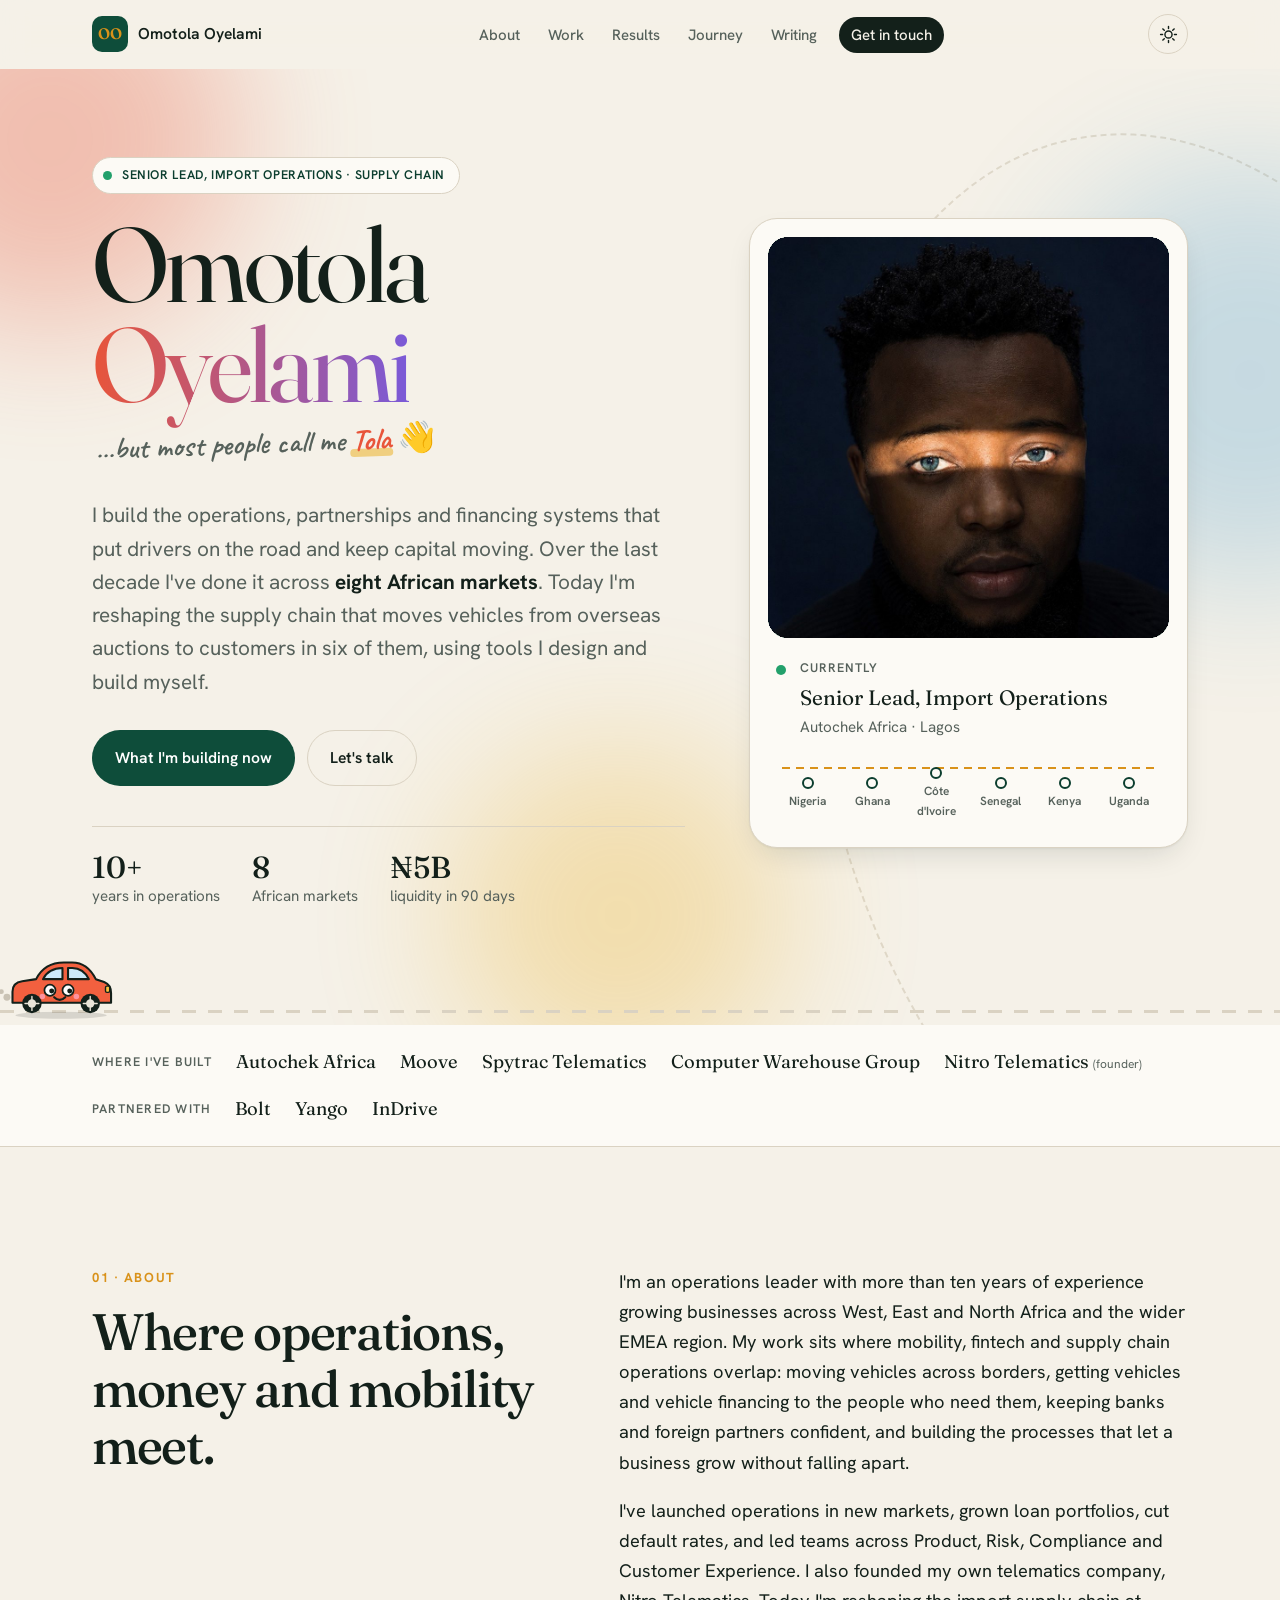
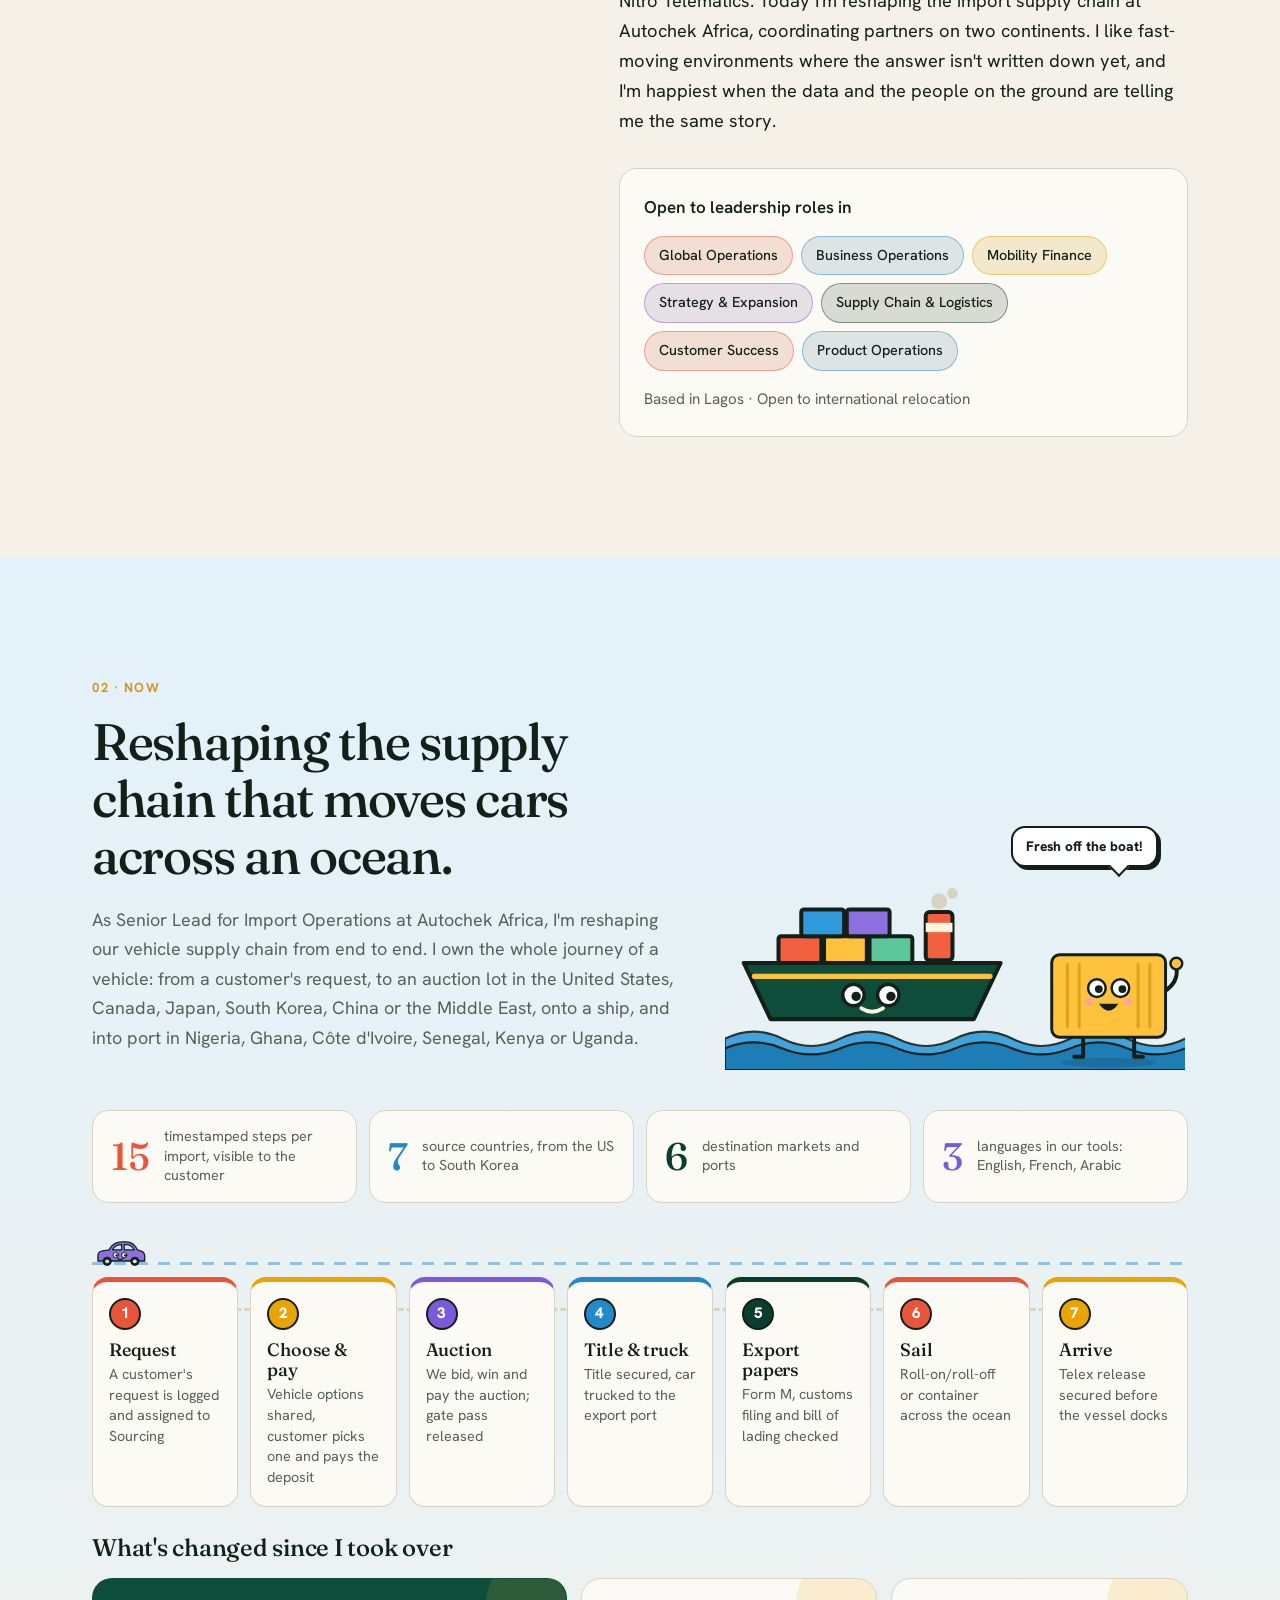
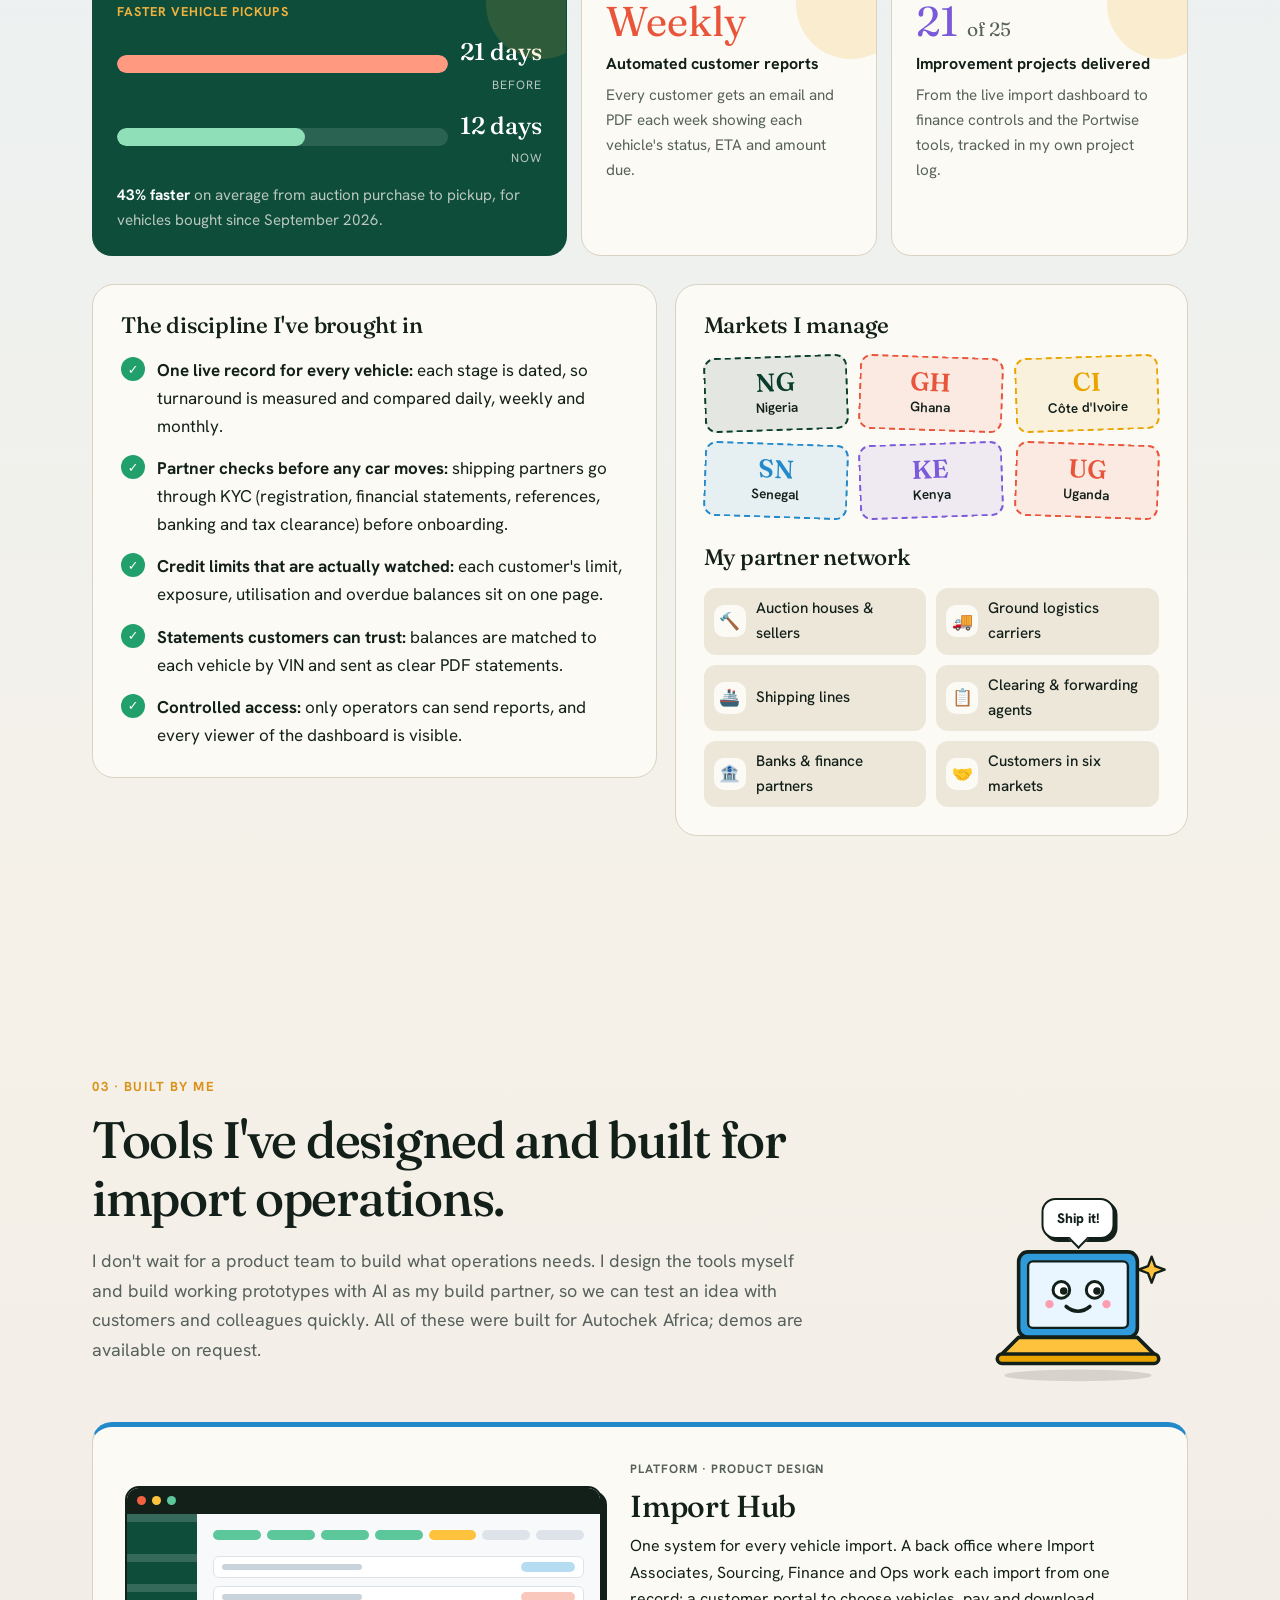
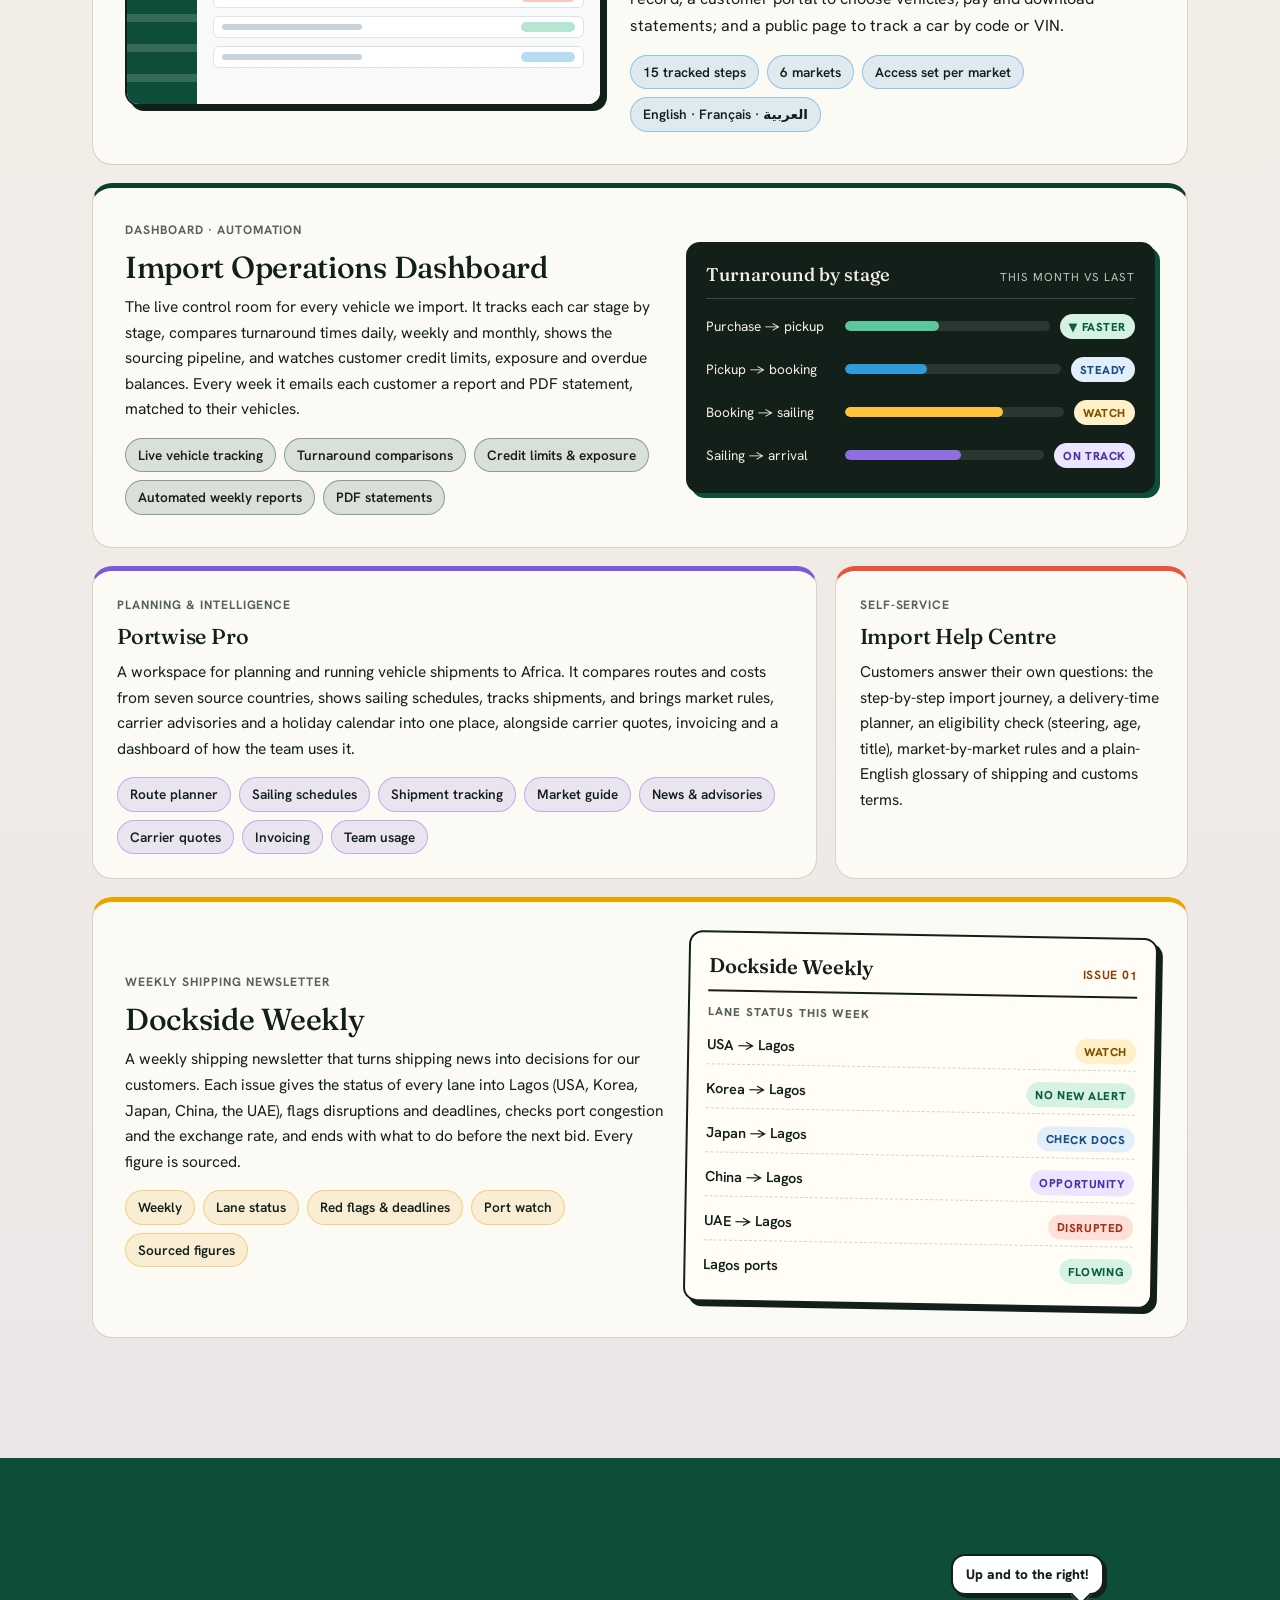
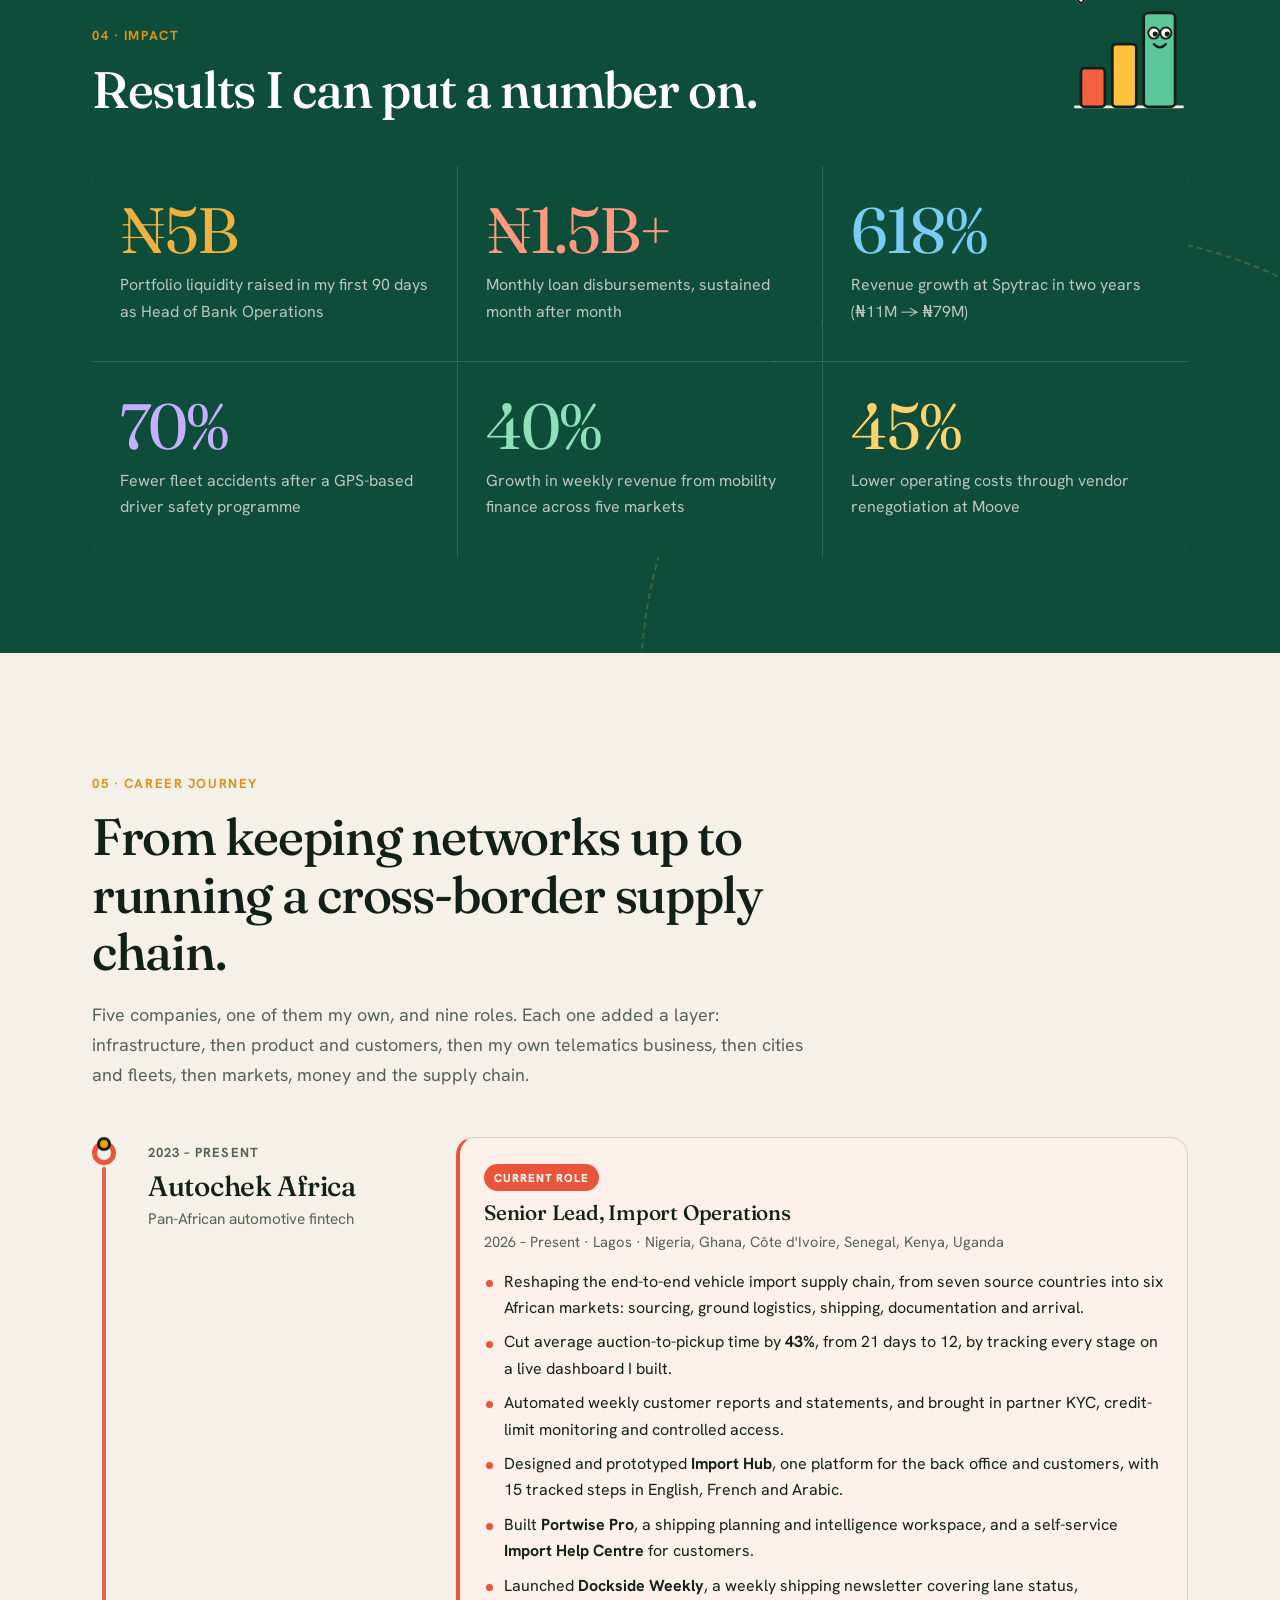
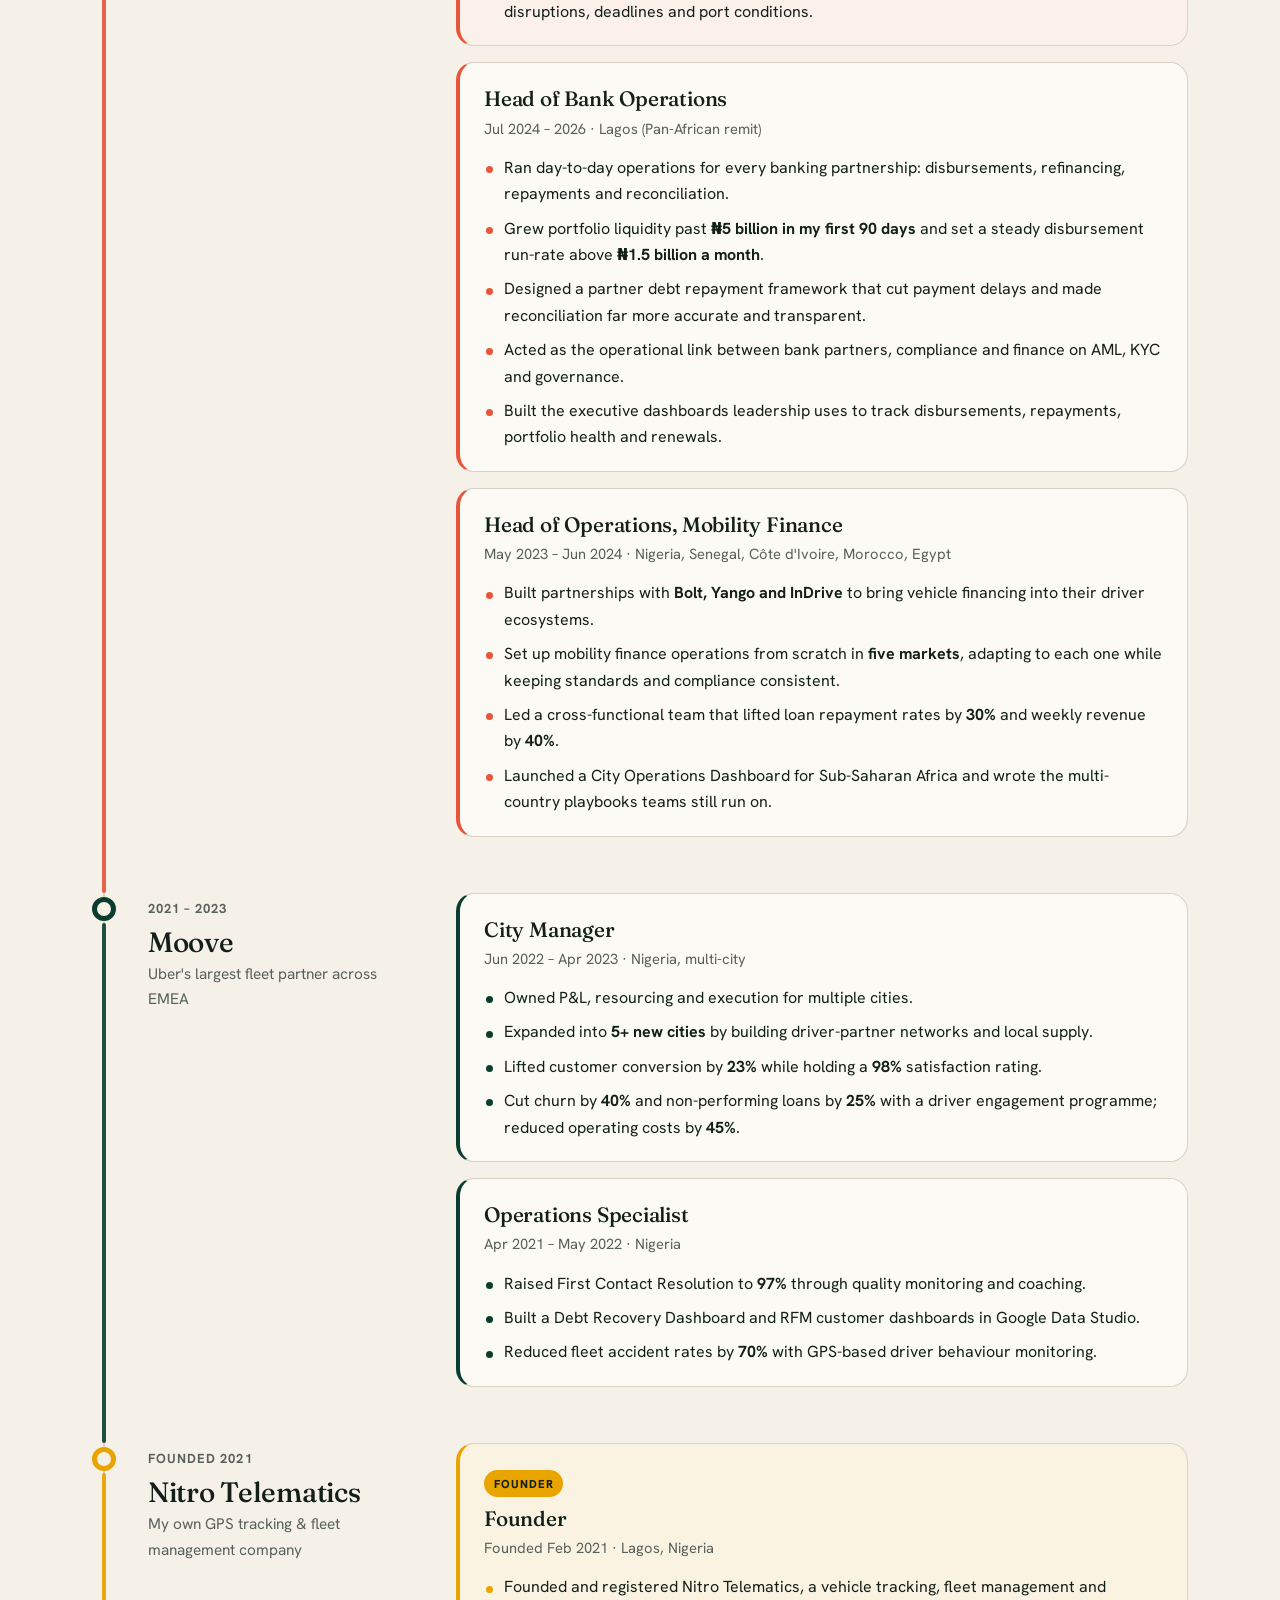
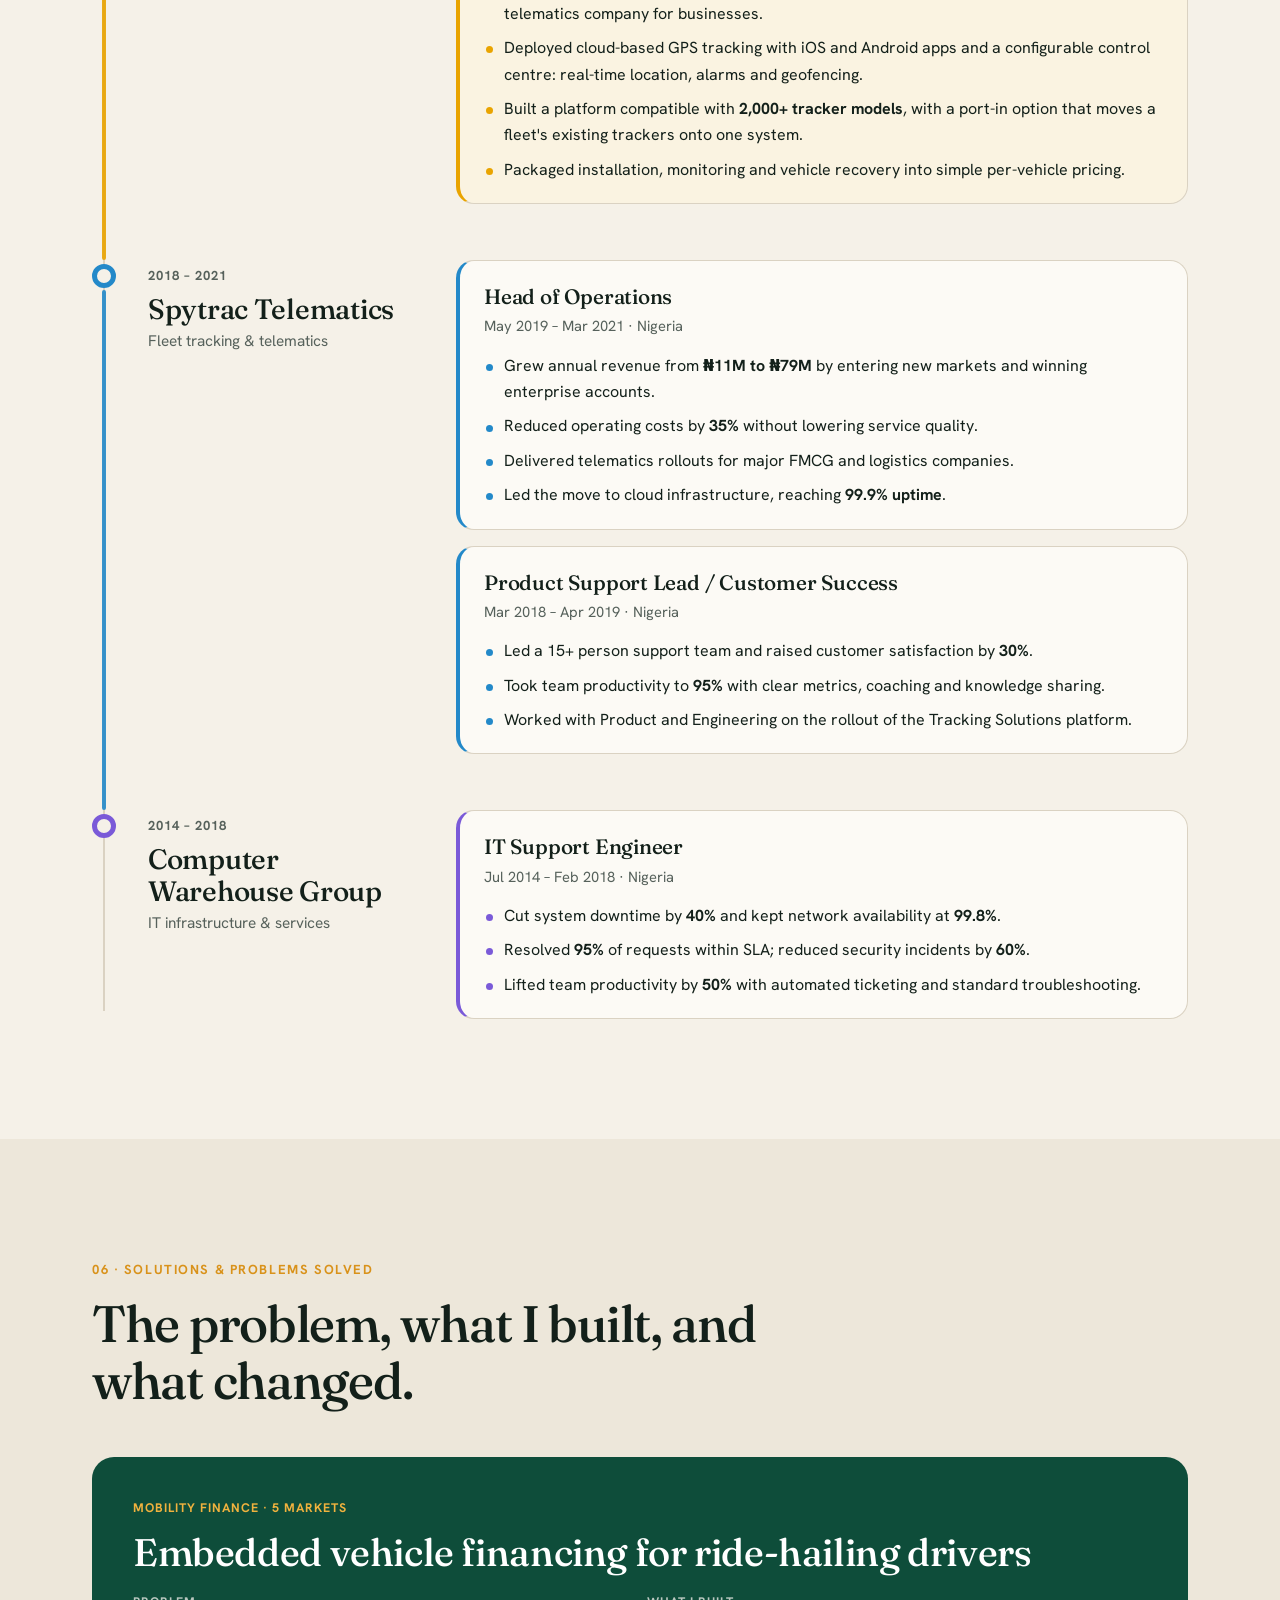
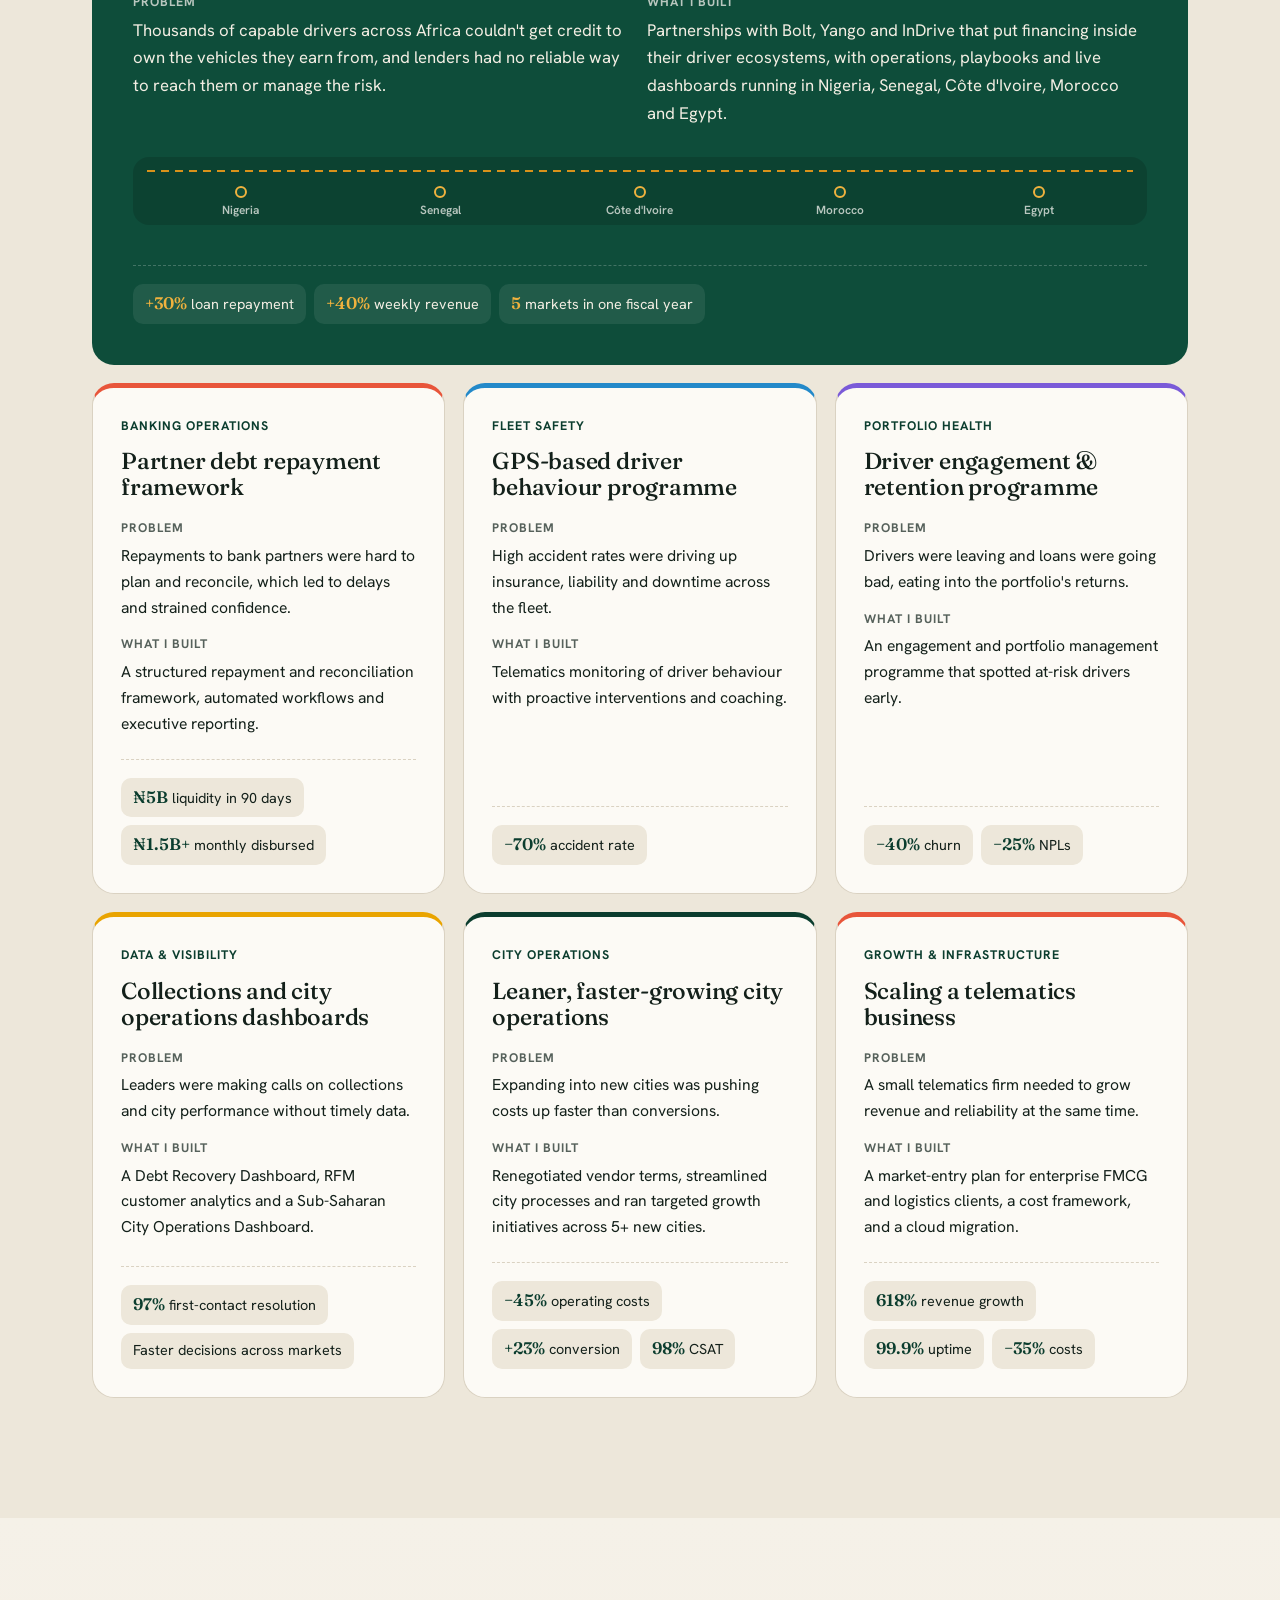
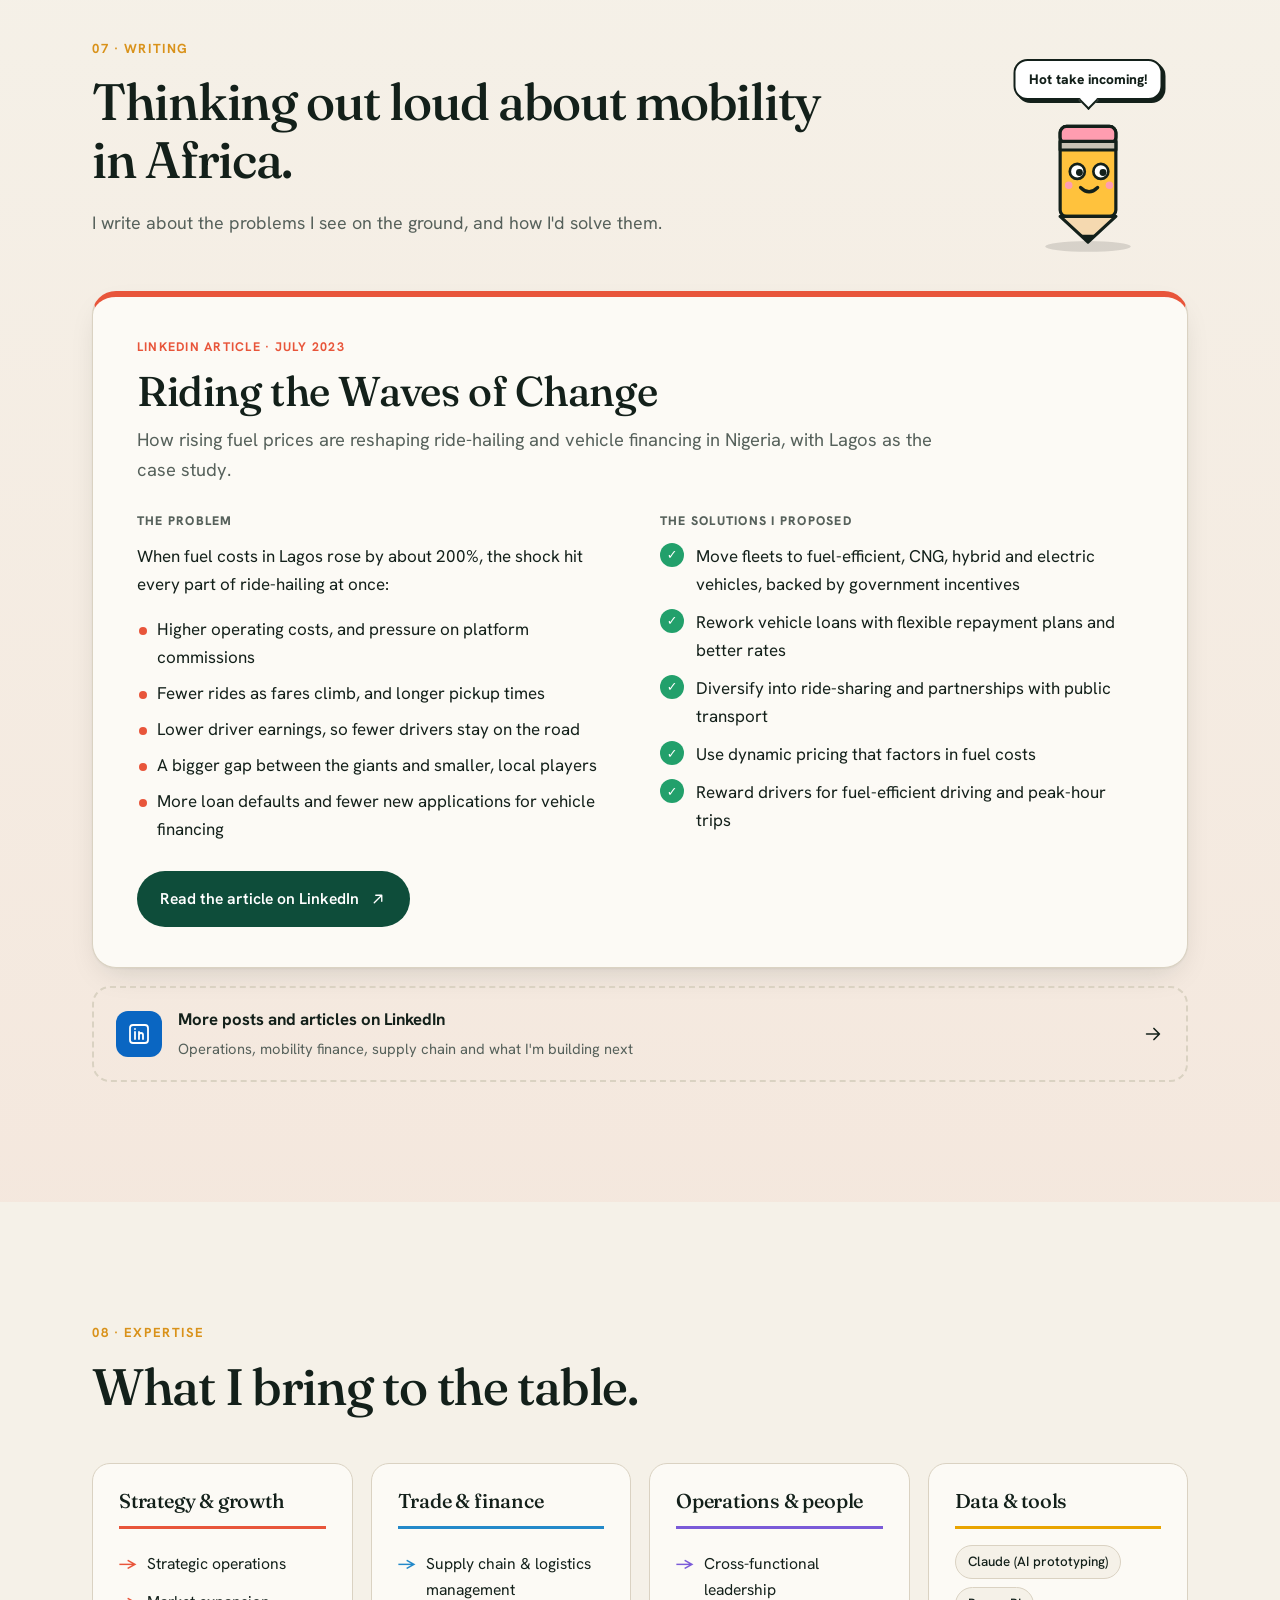
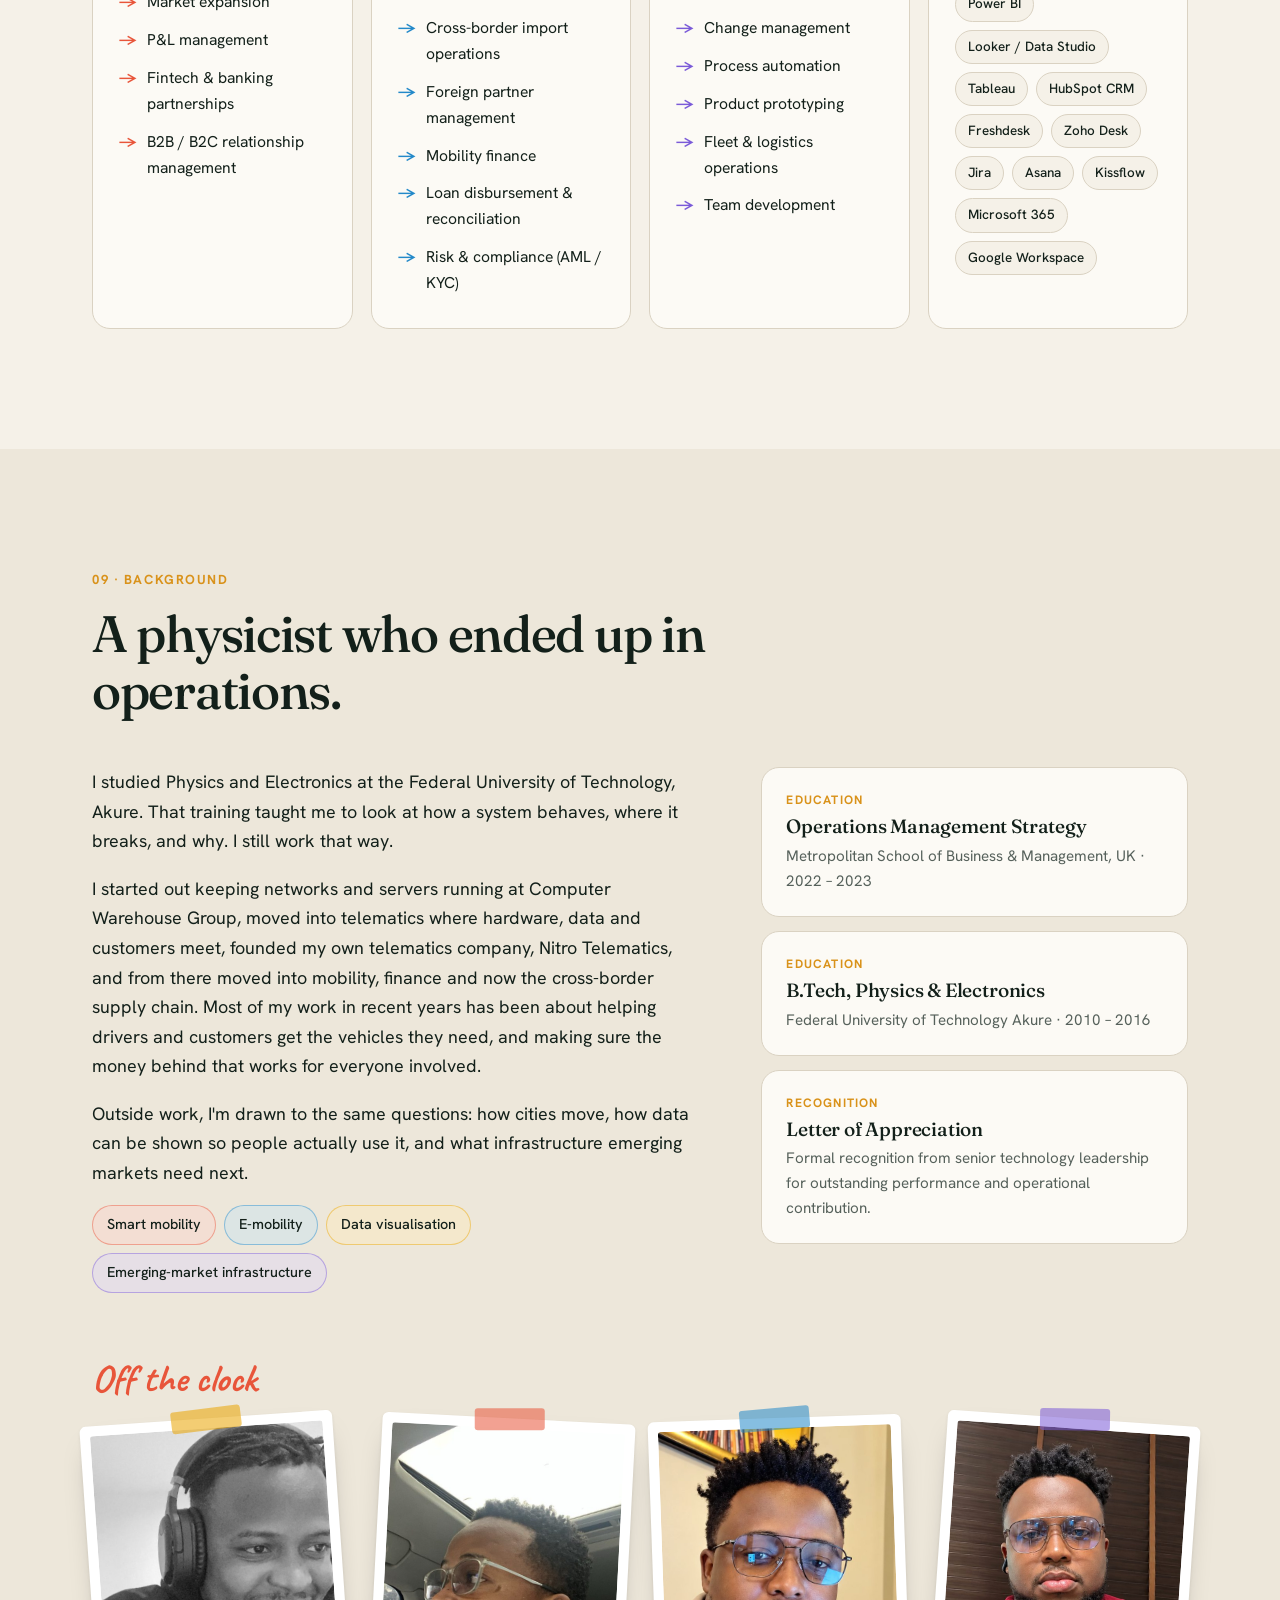
==== index.html @ c5e07f37 "Shorten top menu to five items Co-Authored-By: Claude Opus 5.5 <noreply@anthropic.com> Claude-Sessio" ====
<!doctype html>
<html lang="en">
<head>
  <meta charset="utf-8" />
  <meta name="viewport" content="width=device-width, initial-scale=1" />
  <title>Omotola (Tola) Oyelami | Operations & Mobility Finance Executive</title>
  <meta name="description" content="Omotola (Tola) Oyelami is reshaping the vehicle import supply chain across six African markets, and has spent 10+ years building operations, partnerships and mobility financing across eight African markets." />
  <meta name="author" content="Omotola Oyelami" />
  <link rel="canonical" href="https://www.tolaoyelami.org/" />
  <meta name="theme-color" content="#0E4D3A" />

  <!-- Social preview (LinkedIn, WhatsApp, X). If the site moves to a new address, update og:url and og:image. -->
  <meta property="og:type" content="profile" />
  <meta property="og:title" content="Omotola (Tola) Oyelami | Operations & Mobility Finance Executive" />
  <meta property="og:description" content="Senior Lead, Import Operations, reshaping the vehicle supply chain into Africa. Founder of Nitro Telematics. 10+ years across eight African markets." />
  <meta property="og:url" content="https://www.tolaoyelami.org/" />
  <meta property="og:image" content="https://www.tolaoyelami.org/assets/og-image.png" />
  <meta property="og:image:width" content="1200" />
  <meta property="og:image:height" content="630" />
  <meta name="twitter:card" content="summary_large_image" />

  <link rel="icon" href="assets/favicon.svg" type="image/svg+xml" />
  <link rel="preconnect" href="https://fonts.googleapis.com" />
  <link rel="preconnect" href="https://fonts.gstatic.com" crossorigin />
  <link href="https://fonts.googleapis.com/css2?family=Fraunces:opsz,wght@9..144,400;9..144,500;9..144,600&family=Hanken+Grotesk:wght@400;500;600;700;800&family=Caveat:wght@600;700&display=swap" rel="stylesheet" />
  <link rel="stylesheet" href="styles.css" />

  <script type="application/ld+json">
  {
    "@context": "https://schema.org",
    "@type": "Person",
    "name": "Omotola Oyelami",
    "alternateName": "Tola Oyelami",
    "jobTitle": "Senior Lead, Import Operations",
    "worksFor": { "@type": "Organization", "name": "Autochek Africa" },
    "address": { "@type": "PostalAddress", "addressLocality": "Lagos", "addressCountry": "NG" },
    "alumniOf": [
      { "@type": "CollegeOrUniversity", "name": "Federal University of Technology Akure" },
      { "@type": "EducationalOrganization", "name": "Metropolitan School of Business & Management, UK" }
    ],
    "sameAs": ["https://www.linkedin.com/in/tola-oyelami-4100b162"]
  }
  </script>
  <script>
    try { var t = localStorage.getItem('theme'); if (t) document.documentElement.setAttribute('data-theme', t); } catch (e) {}
  </script>
</head>
<body>
  <a class="skip" href="#main">Skip to content</a>

  <!-- ================= NAV ================= -->
  <header class="nav" id="top">
    <div class="progress" aria-hidden="true"><span id="progress"></span></div>
    <div class="wrap nav__inner">
      <a href="#top" class="brand" aria-label="Omotola Oyelami, back to top">
        <span class="brand__mark" aria-hidden="true">OO</span>
        <span class="brand__name">Omotola Oyelami</span>
      </a>
      <nav aria-label="Primary">
        <ul class="nav__links" id="navlinks">
          <li><a href="#about">About</a></li>
          <li><a href="#now">Work</a></li>
          <li><a href="#impact">Results</a></li>
          <li><a href="#journey">Journey</a></li>
          <li><a href="#writing">Writing</a></li>
          <li><a href="#contact" class="nav__cta">Get in touch</a></li>
        </ul>
      </nav>
      <div class="nav__tools">
        <button class="icon-btn" id="themeToggle" aria-label="Switch colour theme" title="Switch theme">
          <svg class="i-sun" viewBox="0 0 24 24" aria-hidden="true"><circle cx="12" cy="12" r="4.5"/><path d="M12 2v2.5M12 19.5V22M2 12h2.5M19.5 12H22M4.9 4.9l1.8 1.8M17.3 17.3l1.8 1.8M4.9 19.1l1.8-1.8M17.3 6.7l1.8-1.8"/></svg>
          <svg class="i-moon" viewBox="0 0 24 24" aria-hidden="true"><path d="M20 14.5A8.5 8.5 0 0 1 9.5 4a8.5 8.5 0 1 0 10.5 10.5z"/></svg>
        </button>
        <button class="icon-btn menu-btn" id="menuBtn" aria-label="Open menu" aria-expanded="false" aria-controls="navlinks">
          <svg viewBox="0 0 24 24" aria-hidden="true"><path d="M4 7h16M4 12h16M4 17h16"/></svg>
        </button>
      </div>
    </div>
  </header>

  <main id="main">
    <!-- ================= HERO ================= -->
    <section class="hero">
      <div class="blob blob--coral" aria-hidden="true"></div>
      <div class="blob blob--sky" aria-hidden="true"></div>
      <div class="blob blob--sun" aria-hidden="true"></div>

      <div class="wrap hero__grid">
        <div class="hero__copy">
          <p class="eyebrow reveal"><span class="eyebrow__dot"></span>Senior Lead, Import Operations · Supply Chain</p>
          <h1 class="hero__title reveal">Omotola<br /><span class="hero__title-accent">Oyelami</span></h1>
          <p class="nickname reveal" aria-label="Most people call me Tola">…but most people call me <b>Tola</b> <span class="wave-hand" aria-hidden="true">👋</span></p>
          <p class="hero__lead reveal">
            I build the operations, partnerships and financing systems that put drivers on the road
            and keep capital moving. Over the last decade I've done it across <strong>eight African markets</strong>.
            Today I'm reshaping the supply chain that moves vehicles from overseas auctions to customers in six of them, using tools I design and build myself.
          </p>
          <div class="hero__actions reveal">
            <a href="#now" class="btn btn--primary">What I'm building now</a>
            <a href="#contact" class="btn btn--ghost">Let's talk</a>
          </div>
          <ul class="hero__facts reveal" aria-label="At a glance">
            <li><strong>10+</strong> years in operations</li>
            <li><strong>8</strong> African markets</li>
            <li><strong>₦5B</strong> liquidity in 90 days</li>
          </ul>
        </div>

        <aside class="hero__card reveal" aria-label="Profile">
          <div class="portrait">
            <!-- Add your photo as assets/portrait.jpg (square, at least 800×800) and it shows here automatically. -->
            <img src="assets/portrait.jpg" alt="Portrait of Omotola Oyelami" width="800" height="800" onerror="this.remove()" />
            <span class="portrait__fallback" aria-hidden="true">OO</span>
          </div>
          <div class="now">
            <span class="now__dot" aria-hidden="true"></span>
            <div>
              <p class="now__label">Currently</p>
              <p class="now__role">Senior Lead, Import Operations</p>
              <p class="now__org">Autochek Africa · Lagos</p>
            </div>
          </div>
          <ul class="route-mini" aria-label="Import markets">
            <li>Nigeria</li><li>Ghana</li><li>Côte d'Ivoire</li><li>Senegal</li><li>Kenya</li><li>Uganda</li>
          </ul>
        </aside>
      </div>

      <!-- Road with a little car driving across -->
      <div class="road" aria-hidden="true">
        <div class="road__car">
          <svg class="char" viewBox="0 0 170 100">
            <ellipse cx="88" cy="94" rx="66" ry="5" fill="rgba(0,0,0,.12)"/>
            <g class="puff"><circle cx="10" cy="68" r="5" fill="#C9C2B4"/><circle cx="2" cy="60" r="3.5" fill="#C9C2B4"/></g>
            <path d="M18 76 V60 Q18 47 32 45 L52 42 Q64 18 92 18 H104 Q126 18 138 42 L150 46 Q160 50 160 62 V76 Z" fill="#F2603F" stroke="#13201A" stroke-width="3" stroke-linejoin="round"/>
            <path d="M62 42 Q70 26 90 26 V42 Z" fill="#CDEBFA" stroke="#13201A" stroke-width="3" stroke-linejoin="round"/>
            <path d="M98 42 V26 H104 Q120 26 128 42 Z" fill="#CDEBFA" stroke="#13201A" stroke-width="3" stroke-linejoin="round"/>
            <g class="eyes"><circle cx="72" cy="58" r="8" fill="#fff" stroke="#13201A" stroke-width="2.5"/><circle cx="74.5" cy="59" r="3.6" fill="#13201A"/><circle cx="98" cy="58" r="8" fill="#fff" stroke="#13201A" stroke-width="2.5"/><circle cx="100.5" cy="59" r="3.6" fill="#13201A"/></g>
            <path d="M78 68 Q86 76 94 68" stroke="#13201A" stroke-width="3" fill="none" stroke-linecap="round"/>
            <circle cx="61" cy="67" r="4" fill="#FF9DB0" opacity=".85"/><circle cx="110" cy="67" r="4" fill="#FF9DB0" opacity=".85"/>
            <rect x="152" y="52" width="6" height="9" rx="2" fill="#FFC23D" stroke="#13201A" stroke-width="2"/>
            <g class="wheel"><circle cx="46" cy="77" r="14" fill="#13201A"/><circle cx="46" cy="77" r="6" fill="#E9E4D8"/><path d="M46 67v20M36 77h20" stroke="#E9E4D8" stroke-width="2"/></g>
            <g class="wheel"><circle cx="130" cy="77" r="14" fill="#13201A"/><circle cx="130" cy="77" r="6" fill="#E9E4D8"/><path d="M130 67v20M120 77h20" stroke="#E9E4D8" stroke-width="2"/></g>
          </svg>
        </div>
      </div>
    </section>

    <!-- ================= WHERE I'VE WORKED ================= -->
    <section class="strip" aria-label="Organisations">
      <div class="wrap strip__inner">
        <div class="strip__group">
          <span class="strip__label">Where I've built</span>
          <ul class="strip__list">
            <li>Autochek Africa</li>
            <li>Moove</li>
            <li>Spytrac Telematics</li>
            <li>Computer Warehouse Group</li>
            <li>Nitro Telematics <small>(founder)</small></li>
          </ul>
        </div>
        <div class="strip__group">
          <span class="strip__label">Partnered with</span>
          <ul class="strip__list">
            <li>Bolt</li><li>Yango</li><li>InDrive</li>
          </ul>
        </div>
      </div>
    </section>

    <!-- ================= ABOUT ================= -->
    <section class="section" id="about">
      <div class="wrap about">
        <div class="section__head">
          <p class="kicker">01 · About</p>
          <h2 class="reveal">Where operations, money and mobility meet.</h2>
        </div>
        <div class="about__body">
          <p class="reveal">
            I'm an operations leader with more than ten years of experience growing businesses across
            West, East and North Africa and the wider EMEA region. My work sits where mobility, fintech
            and supply chain operations overlap: moving vehicles across borders, getting vehicles and
            vehicle financing to the people who need them, keeping banks and foreign partners confident, and building the processes that let
            a business grow without falling apart.
          </p>
          <p class="reveal">
            I've launched operations in new markets, grown loan portfolios, cut default rates, and led
            teams across Product, Risk, Compliance and Customer Experience. I also founded my own
            telematics company, Nitro Telematics. Today I'm reshaping the import supply chain at Autochek
            Africa, coordinating partners on two continents. I like fast-moving environments
            where the answer isn't written down yet, and I'm happiest when the data and the people on the
            ground are telling me the same story.
          </p>
          <div class="seeking reveal">
            <p class="seeking__title">Open to leadership roles in</p>
            <ul class="tags tags--colour">
              <li>Global Operations</li>
              <li>Business Operations</li>
              <li>Mobility Finance</li>
              <li>Strategy &amp; Expansion</li>
              <li>Supply Chain &amp; Logistics</li>
              <li>Customer Success</li>
              <li>Product Operations</li>
            </ul>
            <p class="seeking__note">Based in Lagos · Open to international relocation</p>
          </div>
        </div>
      </div>
    </section>

    <!-- ================= NOW: IMPORT OPERATIONS ================= -->
    <section class="section now-section" id="now">
      <div class="wrap">
        <div class="now-head">
          <div class="section__head">
            <p class="kicker">02 · Now</p>
            <h2 class="reveal">Reshaping the supply chain that moves cars across an ocean.</h2>
            <p class="section__intro reveal">
              As Senior Lead for Import Operations at Autochek Africa, I'm reshaping our vehicle supply chain
              from end to end. I own the whole journey of a vehicle: from a customer's request, to an auction lot in the United States, Canada, Japan, South Korea,
              China or the Middle East, onto a ship, and into port in Nigeria, Ghana, Côte d'Ivoire,
              Senegal, Kenya or Uganda.
            </p>
          </div>

          <!-- Ship + container characters -->
          <div class="harbour" aria-hidden="true">
            <div class="bubble bubble--harbour">Fresh off the boat!</div>
            <svg class="char ship" viewBox="0 0 220 120">
              <g class="smoke"><circle cx="160" cy="10" r="6" fill="#D8D2C4"/><circle cx="170" cy="4" r="4" fill="#D8D2C4"/></g>
              <rect x="150" y="18" width="20" height="36" rx="3" fill="#F2603F" stroke="#13201A" stroke-width="3"/>
              <rect x="150" y="26" width="20" height="7" fill="#FFF4DC"/>
              <rect x="40" y="36" width="32" height="20" rx="2" fill="#F2603F" stroke="#13201A" stroke-width="3"/>
              <rect x="74" y="36" width="32" height="20" rx="2" fill="#FFC23D" stroke="#13201A" stroke-width="3"/>
              <rect x="108" y="36" width="32" height="20" rx="2" fill="#5CC79A" stroke="#13201A" stroke-width="3"/>
              <rect x="57" y="16" width="32" height="20" rx="2" fill="#2F9BDB" stroke="#13201A" stroke-width="3"/>
              <rect x="91" y="16" width="32" height="20" rx="2" fill="#8E6FE0" stroke="#13201A" stroke-width="3"/>
              <path d="M14 56 H206 L186 98 H34 Z" fill="#0E4D3A" stroke="#13201A" stroke-width="3" stroke-linejoin="round"/>
              <path d="M22 66 H198" stroke="#FFC23D" stroke-width="4"/>
              <g class="eyes"><circle cx="96" cy="80" r="8" fill="#fff" stroke="#13201A" stroke-width="2.5"/><circle cx="98" cy="81" r="3.5" fill="#13201A"/><circle cx="122" cy="80" r="8" fill="#fff" stroke="#13201A" stroke-width="2.5"/><circle cx="124" cy="81" r="3.5" fill="#13201A"/></g>
              <path d="M102 90 Q110 95 118 90" stroke="#FFF4DC" stroke-width="3" fill="none" stroke-linecap="round"/>
            </svg>
            <svg class="waves" viewBox="0 0 440 40" preserveAspectRatio="none">
              <g class="wave wave--back"><path d="M0 14 Q27.5 2 55 14 T110 14 T165 14 T220 14 T275 14 T330 14 T385 14 T440 14 T495 14 T550 14 V40 H0 Z" fill="#2F9BDB" opacity=".9"/></g>
              <g class="wave wave--front"><path d="M0 22 Q27.5 12 55 22 T110 22 T165 22 T220 22 T275 22 T330 22 T385 22 T440 22 T495 22 T550 22 V40 H0 Z" fill="#1F7DB5"/></g>
            </svg>
            <svg class="char boxy" viewBox="0 0 150 130">
              <ellipse cx="72" cy="124" rx="48" ry="5" fill="rgba(0,0,0,.12)"/>
              <path d="M46 98 v20 h-9 M98 98 v20 h9" stroke="#13201A" stroke-width="4" stroke-linecap="round" stroke-linejoin="round" fill="none"/>
              <g class="wave-arm"><path d="M128 52 Q144 42 141 26" stroke="#13201A" stroke-width="4" fill="none" stroke-linecap="round"/><circle cx="141" cy="23" r="6" fill="#FFC23D" stroke="#13201A" stroke-width="2.5"/></g>
              <rect x="14" y="14" width="116" height="84" rx="8" fill="#FFC23D" stroke="#13201A" stroke-width="3"/>
              <path d="M30 24v64M42 24v64M102 24v64M114 24v64" stroke="#E0A21A" stroke-width="3"/>
              <g class="eyes"><circle cx="60" cy="48" r="9" fill="#fff" stroke="#13201A" stroke-width="2.5"/><circle cx="62" cy="49" r="4" fill="#13201A"/><circle cx="84" cy="48" r="9" fill="#fff" stroke="#13201A" stroke-width="2.5"/><circle cx="86" cy="49" r="4" fill="#13201A"/></g>
              <path d="M62 64 Q72 78 82 64 Z" fill="#13201A"/>
              <circle cx="52" cy="62" r="4" fill="#FF9DB0" opacity=".85"/><circle cx="92" cy="62" r="4" fill="#FF9DB0" opacity=".85"/>
            </svg>
          </div>
        </div>

        <ul class="now-stats">
          <li class="reveal"><b>15</b><span>timestamped steps per import, visible to the customer</span></li>
          <li class="reveal"><b>7</b><span>source countries, from the US to South Korea</span></li>
          <li class="reveal"><b>6</b><span>destination markets and ports</span></li>
          <li class="reveal"><b>3</b><span>languages in our tools: English, French, Arabic</span></li>
        </ul>

        <div class="pipe-road" aria-hidden="true">
          <div class="pipe-road__car">
            <svg class="char" viewBox="0 0 170 100">
              <path d="M18 76 V60 Q18 47 32 45 L52 42 Q64 18 92 18 H104 Q126 18 138 42 L150 46 Q160 50 160 62 V76 Z" fill="#8E6FE0" stroke="#13201A" stroke-width="4" stroke-linejoin="round"/>
              <path d="M62 42 Q70 26 90 26 V42 Z" fill="#CDEBFA" stroke="#13201A" stroke-width="3.5"/>
              <path d="M98 42 V26 H104 Q120 26 128 42 Z" fill="#CDEBFA" stroke="#13201A" stroke-width="3.5"/>
              <circle cx="72" cy="58" r="8" fill="#fff" stroke="#13201A" stroke-width="3"/><circle cx="74.5" cy="59" r="3.6" fill="#13201A"/>
              <circle cx="98" cy="58" r="8" fill="#fff" stroke="#13201A" stroke-width="3"/><circle cx="100.5" cy="59" r="3.6" fill="#13201A"/>
              <path d="M78 68 Q86 76 94 68" stroke="#13201A" stroke-width="3.5" fill="none" stroke-linecap="round"/>
              <g class="wheel"><circle cx="46" cy="77" r="14" fill="#13201A"/><circle cx="46" cy="77" r="6" fill="#E9E4D8"/></g>
              <g class="wheel"><circle cx="130" cy="77" r="14" fill="#13201A"/><circle cx="130" cy="77" r="6" fill="#E9E4D8"/></g>
            </svg>
          </div>
        </div>

        <!-- The pipeline -->
        <ol class="pipeline">
          <li class="pipe reveal" style="--c: var(--coral)"><span class="pipe__n">1</span><h3>Request</h3><p>A customer's request is logged and assigned to Sourcing</p></li>
          <li class="pipe reveal" style="--c: var(--sun)"><span class="pipe__n">2</span><h3>Choose &amp; pay</h3><p>Vehicle options shared, customer picks one and pays the deposit</p></li>
          <li class="pipe reveal" style="--c: var(--plum)"><span class="pipe__n">3</span><h3>Auction</h3><p>We bid, win and pay the auction; gate pass released</p></li>
          <li class="pipe reveal" style="--c: var(--sky)"><span class="pipe__n">4</span><h3>Title &amp; truck</h3><p>Title secured, car trucked to the export port</p></li>
          <li class="pipe reveal" style="--c: var(--green-ink)"><span class="pipe__n">5</span><h3>Export papers</h3><p>Form M, customs filing and bill of lading checked</p></li>
          <li class="pipe reveal" style="--c: var(--coral)"><span class="pipe__n">6</span><h3>Sail</h3><p>Roll-on/roll-off or container across the ocean</p></li>
          <li class="pipe reveal" style="--c: var(--sun)"><span class="pipe__n">7</span><h3>Arrive</h3><p>Telex release secured before the vessel docks</p></li>
        </ol>

        <div class="wins">
          <h3 class="wins__title reveal">What's changed since I took over</h3>
          <div class="wins__grid">
            <article class="win win--big reveal">
              <p class="win__label">Faster vehicle pickups</p>
              <div class="win__compare" aria-label="Average days from auction purchase to pickup: 21 days before, 12 days after">
                <div class="win__bar"><span class="win__bar-fill win__bar-fill--before" style="--w: 100%"></span><b>21 days</b><small>before</small></div>
                <div class="win__bar"><span class="win__bar-fill win__bar-fill--after" style="--w: 57%"></span><b>12 days</b><small>now</small></div>
              </div>
              <p class="win__note"><strong>43% faster</strong> on average from auction purchase to pickup, for vehicles bought since September 2026.</p>
            </article>
            <article class="win reveal">
              <p class="win__num">Weekly</p>
              <p class="win__label">Automated customer reports</p>
              <p class="win__note">Every customer gets an email and PDF each week showing each vehicle's status, ETA and amount due.</p>
            </article>
            <article class="win reveal">
              <p class="win__num">21 <span>of 25</span></p>
              <p class="win__label">Improvement projects delivered</p>
              <p class="win__note">From the live import dashboard to finance controls and the Portwise tools, tracked in my own project log.</p>
            </article>
          </div>
        </div>

        <div class="now-grid">
          <div class="now-card reveal">
<h3>The discipline I've brought in</h3>
            <ul class="checks">
              <li><strong>One live record for every vehicle:</strong> each stage is dated, so turnaround is measured and compared daily, weekly and monthly.</li>
              <li><strong>Partner checks before any car moves:</strong> shipping partners go through KYC (registration, financial statements, references, banking and tax clearance) before onboarding.</li>
              <li><strong>Credit limits that are actually watched:</strong> each customer's limit, exposure, utilisation and overdue balances sit on one page.</li>
              <li><strong>Statements customers can trust:</strong> balances are matched to each vehicle by VIN and sent as clear PDF statements.</li>
              <li><strong>Controlled access:</strong> only operators can send reports, and every viewer of the dashboard is visible.</li>
            </ul>
          </div>

          <div class="now-card reveal">
            <h3>Markets I manage</h3>
            <ul class="stamps">
              <li style="--c: var(--green-ink)"><b>NG</b>Nigeria</li>
              <li style="--c: var(--coral)"><b>GH</b>Ghana</li>
              <li style="--c: var(--sun)"><b>CI</b>Côte d'Ivoire</li>
              <li style="--c: var(--sky)"><b>SN</b>Senegal</li>
              <li style="--c: var(--plum)"><b>KE</b>Kenya</li>
              <li style="--c: var(--coral)"><b>UG</b>Uganda</li>
            </ul>
            <h3 class="now-card__sub">My partner network</h3>
            <ul class="partners">
              <li><span>🔨</span>Auction houses &amp; sellers</li>
              <li><span>🚚</span>Ground logistics carriers</li>
              <li><span>🚢</span>Shipping lines</li>
              <li><span>📋</span>Clearing &amp; forwarding agents</li>
              <li><span>🏦</span>Banks &amp; finance partners</li>
              <li><span>🤝</span>Customers in six markets</li>
            </ul>
          </div>
        </div>
      </div>
    </section>

    <!-- ================= BUILT BY ME ================= -->
    <section class="section built" id="built">
      <div class="wrap">
        <div class="built-head">
          <div class="section__head">
            <p class="kicker">03 · Built by me</p>
            <h2 class="reveal">Tools I've designed and built for import operations.</h2>
            <p class="section__intro reveal">
              I don't wait for a product team to build what operations needs. I design the tools myself and
              build working prototypes with AI as my build partner, so we can test an idea with customers and
              colleagues quickly. All of these were built for Autochek Africa; demos are available on request.
            </p>
          </div>
          <div class="laptop" aria-hidden="true">
            <div class="bubble">Ship it!</div>
            <svg class="char" viewBox="0 0 160 120">
              <ellipse cx="80" cy="114" rx="62" ry="5" fill="rgba(0,0,0,.12)"/>
              <rect x="30" y="10" width="100" height="72" rx="8" fill="#2F9BDB" stroke="#13201A" stroke-width="3"/>
              <rect x="38" y="18" width="84" height="56" rx="4" fill="#E9F6FF" stroke="#13201A" stroke-width="2"/>
              <g class="eyes"><circle cx="66" cy="42" r="7" fill="#fff" stroke="#13201A" stroke-width="2.5"/><circle cx="68" cy="43" r="3.2" fill="#13201A"/><circle cx="94" cy="42" r="7" fill="#fff" stroke="#13201A" stroke-width="2.5"/><circle cx="96" cy="43" r="3.2" fill="#13201A"/></g>
              <path d="M70 56 Q80 64 90 56" stroke="#13201A" stroke-width="3" fill="none" stroke-linecap="round"/>
              <circle cx="56" cy="54" r="3.5" fill="#FF9DB0"/><circle cx="104" cy="54" r="3.5" fill="#FF9DB0"/>
              <path d="M14 98 L30 82 H130 L146 98 Z" fill="#FFC23D" stroke="#13201A" stroke-width="3" stroke-linejoin="round"/>
              <rect x="12" y="96" width="136" height="8" rx="4" fill="#E9A400" stroke="#13201A" stroke-width="3"/>
              <g class="spark"><path d="M142 14 l3 8 8 3 -8 3 -3 8 -3 -8 -8 -3 8 -3 Z" fill="#FFC23D" stroke="#13201A" stroke-width="2"/></g>
            </svg>
          </div>
        </div>

        <div class="tools">
          <article class="tool tool--feature reveal" style="--c: var(--sky)">
            <div class="tool__thumb" aria-hidden="true">
              <div class="mock">
                <div class="mock__bar"><i></i><i></i><i></i></div>
                <div class="mock__body mock__body--hub">
                  <div class="mock__side"></div>
                  <div class="mock__main">
                    <div class="mock__steps"><b></b><b></b><b></b><b></b><b class="on"></b><b class="todo"></b><b class="todo"></b></div>
                    <div class="mock__rows"><span></span><span></span><span></span><span></span></div>
                  </div>
                </div>
              </div>
            </div>
            <div class="tool__body">
              <p class="tool__tag">Platform · Product design</p>
              <h3>Import Hub</h3>
              <p>One system for every vehicle import. A back office where Import Associates, Sourcing, Finance and Ops work each import from one record; a customer portal to choose vehicles, pay and download statements; and a public page to track a car by code or VIN.</p>
              <ul class="tool__chips"><li>15 tracked steps</li><li>6 markets</li><li>Access set per market</li><li>English · Français · العربية</li></ul>
            </div>
          </article>

          <article class="tool tool--dash reveal" style="--c: var(--green-ink)">
            <div class="tool__body">
              <p class="tool__tag">Dashboard · Automation</p>
              <h3>Import Operations Dashboard</h3>
              <p>The live control room for every vehicle we import. It tracks each car stage by stage, compares turnaround times daily, weekly and monthly, shows the sourcing pipeline, and watches customer credit limits, exposure and overdue balances. Every week it emails each customer a report and PDF statement, matched to their vehicles.</p>
              <ul class="tool__chips"><li>Live vehicle tracking</li><li>Turnaround comparisons</li><li>Credit limits &amp; exposure</li><li>Automated weekly reports</li><li>PDF statements</li></ul>
            </div>
            <div class="dash-mock" aria-hidden="true">
              <div class="dash-mock__head"><b>Turnaround by stage</b><span>This month vs last</span></div>
              <ul>
                <li><span>Purchase → pickup</span><i style="--w: 46%; --c2: #5CC79A"></i><em class="st st--ok">▼ faster</em></li>
                <li><span>Pickup → booking</span><i style="--w: 38%; --c2: #2F9BDB"></i><em class="st st--check">steady</em></li>
                <li><span>Booking → sailing</span><i style="--w: 72%; --c2: #FFC23D"></i><em class="st st--watch">watch</em></li>
                <li><span>Sailing → arrival</span><i style="--w: 58%; --c2: #8E6FE0"></i><em class="st st--opp">on track</em></li>
              </ul>
            </div>
          </article>

          <article class="tool tool--wide reveal" style="--c: var(--plum)">
            <p class="tool__tag">Planning &amp; intelligence</p>
            <h3>Portwise Pro</h3>
            <p>A workspace for planning and running vehicle shipments to Africa. It compares routes and costs from seven source countries, shows sailing schedules, tracks shipments, and brings market rules, carrier advisories and a holiday calendar into one place, alongside carrier quotes, invoicing and a dashboard of how the team uses it.</p>
            <ul class="tool__chips"><li>Route planner</li><li>Sailing schedules</li><li>Shipment tracking</li><li>Market guide</li><li>News &amp; advisories</li><li>Carrier quotes</li><li>Invoicing</li><li>Team usage</li></ul>
          </article>

          <article class="tool reveal" style="--c: var(--coral)">
            <p class="tool__tag">Self-service</p>
            <h3>Import Help Centre</h3>
            <p>Customers answer their own questions: the step-by-step import journey, a delivery-time planner, an eligibility check (steering, age, title), market-by-market rules and a plain-English glossary of shipping and customs terms.</p>
          </article>

          <article class="tool tool--news reveal" style="--c: var(--sun)">
            <div class="tool__body">
              <p class="tool__tag">Weekly shipping newsletter</p>
              <h3>Dockside Weekly</h3>
              <p>A weekly shipping newsletter that turns shipping news into decisions for our customers. Each issue gives the status of every lane into Lagos (USA, Korea, Japan, China, the UAE), flags disruptions and deadlines, checks port congestion and the exchange rate, and ends with what to do before the next bid. Every figure is sourced.</p>
              <ul class="tool__chips"><li>Weekly</li><li>Lane status</li><li>Red flags &amp; deadlines</li><li>Port watch</li><li>Sourced figures</li></ul>
            </div>
            <div class="news-mock" aria-hidden="true">
              <div class="news-mock__head"><b>Dockside Weekly</b><span>Issue 01</span></div>
              <p class="news-mock__kicker">Lane status this week</p>
              <ul>
                <li><span>USA → Lagos</span><em class="st st--watch">Watch</em></li>
                <li><span>Korea → Lagos</span><em class="st st--ok">No new alert</em></li>
                <li><span>Japan → Lagos</span><em class="st st--check">Check docs</em></li>
                <li><span>China → Lagos</span><em class="st st--opp">Opportunity</em></li>
                <li><span>UAE → Lagos</span><em class="st st--bad">Disrupted</em></li>
                <li><span>Lagos ports</span><em class="st st--ok">Flowing</em></li>
              </ul>
            </div>
          </article>
        </div>
      </div>
    </section>

    <!-- ================= IMPACT NUMBERS ================= -->
    <section class="impact" id="impact">
      <div class="wrap">
        <div class="impact__head">
          <div class="section__head section__head--light">
            <p class="kicker">04 · Impact</p>
            <h2 class="reveal">Results I can put a number on.</h2>
          </div>
          <div class="chartguy" aria-hidden="true">
            <div class="bubble">Up and to the right!</div>
            <svg class="char" viewBox="0 0 130 130">
              <path d="M8 118 H124" stroke="#F3EEE3" stroke-width="3" stroke-linecap="round"/>
              <rect class="bar bar--1" x="14" y="76" width="26" height="42" rx="4" fill="#F2603F" stroke="#13201A" stroke-width="3"/>
              <rect class="bar bar--2" x="48" y="50" width="26" height="68" rx="4" fill="#FFC23D" stroke="#13201A" stroke-width="3"/>
              <g class="bar bar--3">
                <rect x="82" y="16" width="34" height="102" rx="5" fill="#5CC79A" stroke="#13201A" stroke-width="3"/>
                <g class="eyes"><circle cx="93" cy="38" r="6" fill="#fff" stroke="#13201A" stroke-width="2"/><circle cx="94.5" cy="39" r="2.8" fill="#13201A"/><circle cx="106" cy="38" r="6" fill="#fff" stroke="#13201A" stroke-width="2"/><circle cx="107.5" cy="39" r="2.8" fill="#13201A"/></g>
                <path d="M93 50 Q99.5 57 106 50" stroke="#13201A" stroke-width="2.5" fill="none" stroke-linecap="round"/>
              </g>
            </svg>
          </div>
        </div>
        <ul class="stats">
          <li class="stat reveal">
            <span class="stat__num"><span data-prefix="₦" data-count="5" data-suffix="B">₦5B</span></span>
            <span class="stat__label">Portfolio liquidity raised in my first 90 days as Head of Bank Operations</span>
          </li>
          <li class="stat reveal">
            <span class="stat__num"><span data-prefix="₦" data-count="1.5" data-decimals="1" data-suffix="B+">₦1.5B+</span></span>
            <span class="stat__label">Monthly loan disbursements, sustained month after month</span>
          </li>
          <li class="stat reveal">
            <span class="stat__num"><span data-count="618" data-suffix="%">618%</span></span>
            <span class="stat__label">Revenue growth at Spytrac in two years (₦11M → ₦79M)</span>
          </li>
          <li class="stat reveal">
            <span class="stat__num"><span data-count="70" data-suffix="%">70%</span></span>
            <span class="stat__label">Fewer fleet accidents after a GPS-based driver safety programme</span>
          </li>
          <li class="stat reveal">
            <span class="stat__num"><span data-count="40" data-suffix="%">40%</span></span>
            <span class="stat__label">Growth in weekly revenue from mobility finance across five markets</span>
          </li>
          <li class="stat reveal">
            <span class="stat__num"><span data-count="45" data-suffix="%">45%</span></span>
            <span class="stat__label">Lower operating costs through vendor renegotiation at Moove</span>
          </li>
        </ul>
      </div>
    </section>

    <!-- ================= JOURNEY ================= -->
    <section class="section" id="journey">
      <div class="wrap">
        <div class="section__head">
          <p class="kicker">05 · Career journey</p>
          <h2 class="reveal">From keeping networks up to running a cross-border supply chain.</h2>
          <p class="section__intro reveal">Five companies, one of them my own, and nine roles. Each one added a layer: infrastructure, then product and customers, then my own telematics business, then cities and fleets, then markets, money and the supply chain.</p>
        </div>

        <ol class="route">
          <!-- Autochek -->
          <li class="stop" style="--c: var(--coral)">
            <div class="stop__company">
              <span class="stop__years">2023 – Present</span>
              <h3>Autochek Africa</h3>
              <p class="stop__desc">Pan-African automotive fintech</p>
            </div>
            <div class="stop__roles">
              <article class="role role--now reveal">
                <header>
                  <span class="role__badge">Current role</span>
                  <h4>Senior Lead, Import Operations</h4>
                  <p class="role__meta">2026 – Present · Lagos · Nigeria, Ghana, Côte d'Ivoire, Senegal, Kenya, Uganda</p>
                </header>
                <ul>
                  <li>Reshaping the end-to-end vehicle import supply chain, from seven source countries into six African markets: sourcing, ground logistics, shipping, documentation and arrival.</li>
                  <li>Cut average auction-to-pickup time by <strong>43%</strong>, from 21 days to 12, by tracking every stage on a live dashboard I built.</li>
                  <li>Automated weekly customer reports and statements, and brought in partner KYC, credit-limit monitoring and controlled access.</li>
                  <li>Designed and prototyped <strong>Import Hub</strong>, one platform for the back office and customers, with 15 tracked steps in English, French and Arabic.</li>
                  <li>Built <strong>Portwise Pro</strong>, a shipping planning and intelligence workspace, and a self-service <strong>Import Help Centre</strong> for customers.</li>
                  <li>Launched <strong>Dockside Weekly</strong>, a weekly shipping newsletter covering lane status, disruptions, deadlines and port conditions.</li>
                </ul>
              </article>
              <article class="role reveal">
                <header>
                  <h4>Head of Bank Operations</h4>
                  <p class="role__meta">Jul 2024 – 2026 · Lagos (Pan-African remit)</p>
                </header>
                <ul>
                  <li>Ran day-to-day operations for every banking partnership: disbursements, refinancing, repayments and reconciliation.</li>
                  <li>Grew portfolio liquidity past <strong>₦5 billion in my first 90 days</strong> and set a steady disbursement run-rate above <strong>₦1.5 billion a month</strong>.</li>
                  <li>Designed a partner debt repayment framework that cut payment delays and made reconciliation far more accurate and transparent.</li>
                  <li>Acted as the operational link between bank partners, compliance and finance on AML, KYC and governance.</li>
                  <li>Built the executive dashboards leadership uses to track disbursements, repayments, portfolio health and renewals.</li>
                </ul>
              </article>
              <article class="role reveal">
                <header>
                  <h4>Head of Operations, Mobility Finance</h4>
                  <p class="role__meta">May 2023 – Jun 2024 · Nigeria, Senegal, Côte d'Ivoire, Morocco, Egypt</p>
                </header>
                <ul>
                  <li>Built partnerships with <strong>Bolt, Yango and InDrive</strong> to bring vehicle financing into their driver ecosystems.</li>
                  <li>Set up mobility finance operations from scratch in <strong>five markets</strong>, adapting to each one while keeping standards and compliance consistent.</li>
                  <li>Led a cross-functional team that lifted loan repayment rates by <strong>30%</strong> and weekly revenue by <strong>40%</strong>.</li>
                  <li>Launched a City Operations Dashboard for Sub-Saharan Africa and wrote the multi-country playbooks teams still run on.</li>
                </ul>
              </article>
            </div>
          </li>

          <!-- Moove -->
          <li class="stop" style="--c: var(--green-ink)">
            <div class="stop__company">
              <span class="stop__years">2021 – 2023</span>
              <h3>Moove</h3>
              <p class="stop__desc">Uber's largest fleet partner across EMEA</p>
            </div>
            <div class="stop__roles">
              <article class="role reveal">
                <header>
                  <h4>City Manager</h4>
                  <p class="role__meta">Jun 2022 – Apr 2023 · Nigeria, multi-city</p>
                </header>
                <ul>
                  <li>Owned P&amp;L, resourcing and execution for multiple cities.</li>
                  <li>Expanded into <strong>5+ new cities</strong> by building driver-partner networks and local supply.</li>
                  <li>Lifted customer conversion by <strong>23%</strong> while holding a <strong>98%</strong> satisfaction rating.</li>
                  <li>Cut churn by <strong>40%</strong> and non-performing loans by <strong>25%</strong> with a driver engagement programme; reduced operating costs by <strong>45%</strong>.</li>
                </ul>
              </article>
              <article class="role reveal">
                <header>
                  <h4>Operations Specialist</h4>
                  <p class="role__meta">Apr 2021 – May 2022 · Nigeria</p>
                </header>
                <ul>
                  <li>Raised First Contact Resolution to <strong>97%</strong> through quality monitoring and coaching.</li>
                  <li>Built a Debt Recovery Dashboard and RFM customer dashboards in Google Data Studio.</li>
                  <li>Reduced fleet accident rates by <strong>70%</strong> with GPS-based driver behaviour monitoring.</li>
                </ul>
              </article>
            </div>
          </li>

          <!-- Nitro Telematics -->
          <li class="stop" style="--c: var(--sun)">
            <div class="stop__company">
              <span class="stop__years">Founded 2021</span>
              <h3>Nitro Telematics</h3>
              <p class="stop__desc">My own GPS tracking &amp; fleet management company</p>
            </div>
            <div class="stop__roles">
              <article class="role role--founder reveal">
                <header>
                  <span class="role__badge role__badge--founder">Founder</span>
                  <h4>Founder</h4>
                  <p class="role__meta">Founded Feb 2021 · Lagos, Nigeria</p>
                </header>
                <ul>
                  <li>Founded and registered Nitro Telematics, a vehicle tracking, fleet management and telematics company for businesses.</li>
                  <li>Deployed cloud-based GPS tracking with iOS and Android apps and a configurable control centre: real-time location, alarms and geofencing.</li>
                  <li>Built a platform compatible with <strong>2,000+ tracker models</strong>, with a port-in option that moves a fleet's existing trackers onto one system.</li>
                  <li>Packaged installation, monitoring and vehicle recovery into simple per-vehicle pricing.</li>
                </ul>
              </article>
            </div>
          </li>

          <!-- Spytrac -->
          <li class="stop" style="--c: var(--sky)">
            <div class="stop__company">
              <span class="stop__years">2018 – 2021</span>
              <h3>Spytrac Telematics</h3>
              <p class="stop__desc">Fleet tracking &amp; telematics</p>
            </div>
            <div class="stop__roles">
              <article class="role reveal">
                <header>
                  <h4>Head of Operations</h4>
                  <p class="role__meta">May 2019 – Mar 2021 · Nigeria</p>
                </header>
                <ul>
                  <li>Grew annual revenue from <strong>₦11M to ₦79M</strong> by entering new markets and winning enterprise accounts.</li>
                  <li>Reduced operating costs by <strong>35%</strong> without lowering service quality.</li>
                  <li>Delivered telematics rollouts for major FMCG and logistics companies.</li>
                  <li>Led the move to cloud infrastructure, reaching <strong>99.9% uptime</strong>.</li>
                </ul>
              </article>
              <article class="role reveal">
                <header>
                  <h4>Product Support Lead / Customer Success</h4>
                  <p class="role__meta">Mar 2018 – Apr 2019 · Nigeria</p>
                </header>
                <ul>
                  <li>Led a 15+ person support team and raised customer satisfaction by <strong>30%</strong>.</li>
                  <li>Took team productivity to <strong>95%</strong> with clear metrics, coaching and knowledge sharing.</li>
                  <li>Worked with Product and Engineering on the rollout of the Tracking Solutions platform.</li>
                </ul>
              </article>
            </div>
          </li>

          <!-- CWG -->
          <li class="stop" style="--c: var(--plum)">
            <div class="stop__company">
              <span class="stop__years">2014 – 2018</span>
              <h3>Computer Warehouse Group</h3>
              <p class="stop__desc">IT infrastructure &amp; services</p>
            </div>
            <div class="stop__roles">
              <article class="role reveal">
                <header>
                  <h4>IT Support Engineer</h4>
                  <p class="role__meta">Jul 2014 – Feb 2018 · Nigeria</p>
                </header>
                <ul>
                  <li>Cut system downtime by <strong>40%</strong> and kept network availability at <strong>99.8%</strong>.</li>
                  <li>Resolved <strong>95%</strong> of requests within SLA; reduced security incidents by <strong>60%</strong>.</li>
                  <li>Lifted team productivity by <strong>50%</strong> with automated ticketing and standard troubleshooting.</li>
                </ul>
              </article>
            </div>
          </li>
        </ol>
      </div>
    </section>

    <!-- ================= SOLUTIONS / CASE STUDIES ================= -->
    <section class="section section--tint" id="solutions">
      <div class="wrap">
        <div class="section__head">
          <p class="kicker">06 · Solutions &amp; problems solved</p>
          <h2 class="reveal">The problem, what I built, and what changed.</h2>
        </div>

        <div class="cases">
          <article class="case case--feature reveal">
            <p class="case__tag">Mobility finance · 5 markets</p>
            <h3>Embedded vehicle financing for ride-hailing drivers</h3>
            <dl>
              <div><dt>Problem</dt><dd>Thousands of capable drivers across Africa couldn't get credit to own the vehicles they earn from, and lenders had no reliable way to reach them or manage the risk.</dd></div>
              <div><dt>What I built</dt><dd>Partnerships with Bolt, Yango and InDrive that put financing inside their driver ecosystems, with operations, playbooks and live dashboards running in Nigeria, Senegal, Côte d'Ivoire, Morocco and Egypt.</dd></div>
            </dl>
            <ul class="route-mini case__route" aria-label="Markets">
              <li>Nigeria</li><li>Senegal</li><li>Côte d'Ivoire</li><li>Morocco</li><li>Egypt</li>
            </ul>
            <ul class="case__results">
              <li><strong>+30%</strong> loan repayment</li>
              <li><strong>+40%</strong> weekly revenue</li>
              <li><strong>5</strong> markets in one fiscal year</li>
            </ul>
          </article>

          <article class="case reveal" style="--c: var(--coral)">
            <p class="case__tag">Banking operations</p>
            <h3>Partner debt repayment framework</h3>
            <dl>
              <div><dt>Problem</dt><dd>Repayments to bank partners were hard to plan and reconcile, which led to delays and strained confidence.</dd></div>
              <div><dt>What I built</dt><dd>A structured repayment and reconciliation framework, automated workflows and executive reporting.</dd></div>
            </dl>
            <ul class="case__results">
              <li><strong>₦5B</strong> liquidity in 90 days</li>
              <li><strong>₦1.5B+</strong> monthly disbursed</li>
            </ul>
          </article>

          <article class="case reveal" style="--c: var(--sky)">
            <p class="case__tag">Fleet safety</p>
            <h3>GPS-based driver behaviour programme</h3>
            <dl>
              <div><dt>Problem</dt><dd>High accident rates were driving up insurance, liability and downtime across the fleet.</dd></div>
              <div><dt>What I built</dt><dd>Telematics monitoring of driver behaviour with proactive interventions and coaching.</dd></div>
            </dl>
            <ul class="case__results">
              <li><strong>−70%</strong> accident rate</li>
            </ul>
          </article>

          <article class="case reveal" style="--c: var(--plum)">
            <p class="case__tag">Portfolio health</p>
            <h3>Driver engagement &amp; retention programme</h3>
            <dl>
              <div><dt>Problem</dt><dd>Drivers were leaving and loans were going bad, eating into the portfolio's returns.</dd></div>
              <div><dt>What I built</dt><dd>An engagement and portfolio management programme that spotted at-risk drivers early.</dd></div>
            </dl>
            <ul class="case__results">
              <li><strong>−40%</strong> churn</li>
              <li><strong>−25%</strong> NPLs</li>
            </ul>
          </article>

          <article class="case reveal" style="--c: var(--sun)">
            <p class="case__tag">Data &amp; visibility</p>
            <h3>Collections and city operations dashboards</h3>
            <dl>
              <div><dt>Problem</dt><dd>Leaders were making calls on collections and city performance without timely data.</dd></div>
              <div><dt>What I built</dt><dd>A Debt Recovery Dashboard, RFM customer analytics and a Sub-Saharan City Operations Dashboard.</dd></div>
            </dl>
            <ul class="case__results">
              <li><strong>97%</strong> first-contact resolution</li>
              <li>Faster decisions across markets</li>
            </ul>
          </article>

          <article class="case reveal" style="--c: var(--green-ink)">
            <p class="case__tag">City operations</p>
            <h3>Leaner, faster-growing city operations</h3>
            <dl>
              <div><dt>Problem</dt><dd>Expanding into new cities was pushing costs up faster than conversions.</dd></div>
              <div><dt>What I built</dt><dd>Renegotiated vendor terms, streamlined city processes and ran targeted growth initiatives across 5+ new cities.</dd></div>
            </dl>
            <ul class="case__results">
              <li><strong>−45%</strong> operating costs</li>
              <li><strong>+23%</strong> conversion</li>
              <li><strong>98%</strong> CSAT</li>
            </ul>
          </article>

          <article class="case reveal" style="--c: var(--coral)">
            <p class="case__tag">Growth &amp; infrastructure</p>
            <h3>Scaling a telematics business</h3>
            <dl>
              <div><dt>Problem</dt><dd>A small telematics firm needed to grow revenue and reliability at the same time.</dd></div>
              <div><dt>What I built</dt><dd>A market-entry plan for enterprise FMCG and logistics clients, a cost framework, and a cloud migration.</dd></div>
            </dl>
            <ul class="case__results">
              <li><strong>618%</strong> revenue growth</li>
              <li><strong>99.9%</strong> uptime</li>
              <li><strong>−35%</strong> costs</li>
            </ul>
          </article>
        </div>
      </div>
    </section>

    <!-- ================= WRITING ================= -->
    <section class="section writing" id="writing">
      <div class="wrap">
        <div class="writing-head">
          <div class="section__head">
            <p class="kicker">07 · Writing</p>
            <h2 class="reveal">Thinking out loud about mobility in Africa.</h2>
            <p class="section__intro reveal">I write about the problems I see on the ground, and how I'd solve them.</p>
          </div>
          <div class="pencil" aria-hidden="true">
            <div class="bubble">Hot take incoming!</div>
            <svg class="char" viewBox="0 0 140 140">
              <ellipse cx="70" cy="132" rx="40" ry="5" fill="rgba(0,0,0,.12)"/>
              <g class="pencil__body">
                <rect x="44" y="20" width="52" height="84" rx="6" fill="#FFC23D" stroke="#13201A" stroke-width="3"/>
                <rect x="44" y="20" width="52" height="16" rx="6" fill="#FF9DB0" stroke="#13201A" stroke-width="3"/>
                <rect x="44" y="34" width="52" height="8" fill="#C9C2B4" stroke="#13201A" stroke-width="3"/>
                <path d="M44 104 L70 128 L96 104 Z" fill="#F5D9B0" stroke="#13201A" stroke-width="3" stroke-linejoin="round"/>
                <path d="M63 121 L70 128 L77 121 Z" fill="#13201A"/>
                <g class="eyes"><circle cx="60" cy="62" r="7" fill="#fff" stroke="#13201A" stroke-width="2.5"/><circle cx="62" cy="63" r="3.2" fill="#13201A"/><circle cx="82" cy="62" r="7" fill="#fff" stroke="#13201A" stroke-width="2.5"/><circle cx="84" cy="63" r="3.2" fill="#13201A"/></g>
                <path d="M63 77 Q71 85 79 77" stroke="#13201A" stroke-width="3" fill="none" stroke-linecap="round"/>
                <circle cx="52" cy="75" r="3.5" fill="#FF9DB0"/><circle cx="90" cy="75" r="3.5" fill="#FF9DB0"/>
              </g>
              <path class="pencil__line" d="M16 132 q14 -10 28 0 t28 0" stroke="#2F9BDB" stroke-width="3" fill="none" stroke-linecap="round"/>
            </svg>
          </div>
        </div>

        <article class="article reveal">
          <div class="article__main">
            <p class="article__tag">LinkedIn article · July 2023</p>
            <h3>Riding the Waves of Change</h3>
            <p class="article__dek">How rising fuel prices are reshaping ride-hailing and vehicle financing in Nigeria, with Lagos as the case study.</p>
            <div class="article__cols">
              <div>
                <p class="article__label">The problem</p>
                <p>When fuel costs in Lagos rose by about 200%, the shock hit every part of ride-hailing at once:</p>
                <ul>
                  <li>Higher operating costs, and pressure on platform commissions</li>
                  <li>Fewer rides as fares climb, and longer pickup times</li>
                  <li>Lower driver earnings, so fewer drivers stay on the road</li>
                  <li>A bigger gap between the giants and smaller, local players</li>
                  <li>More loan defaults and fewer new applications for vehicle financing</li>
                </ul>
              </div>
              <div>
                <p class="article__label">The solutions I proposed</p>
                <ul class="checks checks--small">
                  <li>Move fleets to fuel-efficient, CNG, hybrid and electric vehicles, backed by government incentives</li>
                  <li>Rework vehicle loans with flexible repayment plans and better rates</li>
                  <li>Diversify into ride-sharing and partnerships with public transport</li>
                  <li>Use dynamic pricing that factors in fuel costs</li>
                  <li>Reward drivers for fuel-efficient driving and peak-hour trips</li>
                </ul>
              </div>
            </div>
            <a class="btn btn--primary" href="https://www.linkedin.com/pulse/riding-waves-change-navigating-challenges-innovations-omotola-oyelami-fwyxf" target="_blank" rel="noopener">
              Read the article on LinkedIn
              <svg viewBox="0 0 24 24" aria-hidden="true"><path d="M7 17 17 7M9 7h8v8"/></svg>
            </a>
          </div>
        </article>

        <a class="more-posts reveal" href="https://www.linkedin.com/in/tola-oyelami-4100b162/recent-activity/all/" target="_blank" rel="noopener">
          <span class="more-posts__icon" aria-hidden="true"><svg viewBox="0 0 24 24"><rect x="3" y="3" width="18" height="18" rx="3"/><path d="M8 10v7M8 7v.01M12 17v-4a2 2 0 0 1 4 0v4M12 10v7"/></svg></span>
          <span><b>More posts and articles on LinkedIn</b><small>Operations, mobility finance, supply chain and what I'm building next</small></span>
          <svg class="more-posts__arrow" viewBox="0 0 24 24" aria-hidden="true"><path d="M5 12h14M13 6l6 6-6 6"/></svg>
        </a>
      </div>
    </section>

    <!-- ================= EXPERTISE ================= -->
    <section class="section" id="expertise">
      <div class="wrap expertise">
        <div class="section__head">
          <p class="kicker">08 · Expertise</p>
          <h2 class="reveal">What I bring to the table.</h2>
        </div>
        <div class="expertise__grid">
          <div class="skillset reveal" style="--c: var(--coral)">
            <h3>Strategy &amp; growth</h3>
            <ul><li>Strategic operations</li><li>Market expansion</li><li>P&amp;L management</li><li>Fintech &amp; banking partnerships</li><li>B2B / B2C relationship management</li></ul>
          </div>
          <div class="skillset reveal" style="--c: var(--sky)">
            <h3>Trade &amp; finance</h3>
            <ul><li>Supply chain &amp; logistics management</li><li>Cross-border import operations</li><li>Foreign partner management</li><li>Mobility finance</li><li>Loan disbursement &amp; reconciliation</li><li>Risk &amp; compliance (AML / KYC)</li></ul>
          </div>
          <div class="skillset reveal" style="--c: var(--plum)">
            <h3>Operations &amp; people</h3>
            <ul><li>Cross-functional leadership</li><li>Change management</li><li>Process automation</li><li>Product prototyping</li><li>Fleet &amp; logistics operations</li><li>Team development</li></ul>
          </div>
          <div class="skillset reveal" style="--c: var(--sun)">
            <h3>Data &amp; tools</h3>
            <ul class="tags tags--small">
              <li>Claude (AI prototyping)</li><li>Power BI</li><li>Looker / Data Studio</li><li>Tableau</li><li>HubSpot CRM</li><li>Freshdesk</li><li>Zoho Desk</li><li>Jira</li><li>Asana</li><li>Kissflow</li><li>Microsoft 365</li><li>Google Workspace</li>
            </ul>
          </div>
        </div>
      </div>
    </section>

    <!-- ================= BACKGROUND ================= -->
    <section class="section section--tint" id="background">
      <div class="wrap background">
        <div class="section__head">
          <p class="kicker">09 · Background</p>
          <h2 class="reveal">A physicist who ended up in operations.</h2>
        </div>
        <div class="background__grid">
          <div class="background__story">
            <p class="reveal">
              I studied Physics and Electronics at the Federal University of Technology, Akure. That
              training taught me to look at how a system behaves, where it breaks, and why. I still
              work that way.
            </p>
            <p class="reveal">
              I started out keeping networks and servers running at Computer Warehouse Group, moved
              into telematics where hardware, data and customers meet, founded my own telematics company,
              Nitro Telematics, and from there moved into mobility, finance and now the cross-border supply chain. Most of my work in recent years has been about helping
              drivers and customers get the vehicles they need, and making sure the money behind that
              works for everyone involved.
            </p>

            <!--
              FAMILY / PERSONAL: write a few sentences here and remove the comment markers.
              For example: who you share your life with, what home looks like, what keeps you grounded.
              <p class="reveal">...</p>
            -->

            <p class="reveal">
              Outside work, I'm drawn to the same questions: how cities move, how data can be shown
              so people actually use it, and what infrastructure emerging markets need next.
            </p>
            <ul class="tags tags--colour">
              <li>Smart mobility</li><li>E-mobility</li><li>Data visualisation</li><li>Emerging-market infrastructure</li>
            </ul>
          </div>

          <aside class="credentials">
            <div class="cred reveal">
              <p class="cred__type">Education</p>
              <h3>Operations Management Strategy</h3>
              <p>Metropolitan School of Business &amp; Management, UK · 2022 – 2023</p>
            </div>
            <div class="cred reveal">
              <p class="cred__type">Education</p>
              <h3>B.Tech, Physics &amp; Electronics</h3>
              <p>Federal University of Technology Akure · 2010 – 2016</p>
            </div>
            <div class="cred reveal">
              <p class="cred__type">Recognition</p>
              <h3>Letter of Appreciation</h3>
              <p>Formal recognition from senior technology leadership for outstanding performance and operational contribution.</p>
            </div>
          </aside>
        </div>

        <div class="snaps-wrap">
          <h3 class="snaps-title reveal">Off the clock</h3>
          <ul class="snaps">
            <li class="snap reveal" style="--r:-4deg; --t: var(--sun)">
              <img src="assets/snap-headphones.jpg" alt="Omotola smiling with headphones on" width="600" height="750" loading="lazy" />
              <span>Headphones on, spreadsheets open</span>
            </li>
            <li class="snap reveal" style="--r:3deg; --t: var(--coral)">
              <img src="assets/snap-car.jpg" alt="Omotola in a car, glancing sideways with a playful face" width="600" height="750" loading="lazy" />
              <span>Road-testing the merchandise</span>
            </li>
            <li class="snap reveal" style="--r:-2deg; --t: var(--sky)">
              <img src="assets/snap-home.jpg" alt="Omotola at home wearing glasses" width="600" height="750" loading="lazy" />
              <span>Weekend mode (mostly)</span>
            </li>
            <li class="snap reveal" style="--r:4deg; --t: var(--plum)">
              <img src="assets/snap-red.jpg" alt="Omotola in a red T-shirt and glasses" width="600" height="750" loading="lazy" />
              <span>Waiting on a telex release</span>
            </li>
          </ul>
        </div>
      </div>
    </section>

    <!-- ================= HOW I WORK ================= -->
    <section class="section" id="principles">
      <div class="wrap">
        <div class="section__head">
          <p class="kicker">10 · How I work</p>
          <h2 class="reveal">Four habits behind the numbers.</h2>
        </div>
        <ol class="principles">
          <li class="reveal" style="--c: var(--coral)"><h3>Start with the data</h3><p>Before I change anything I build the dashboard that shows what's actually happening. Most of my wins started as a chart someone hadn't seen yet.</p></li>
          <li class="reveal" style="--c: var(--sky)"><h3>Process before scale</h3><p>Playbooks, SOPs and clean reconciliation come first. They're how one market becomes six without the quality dropping.</p></li>
          <li class="reveal" style="--c: var(--plum)"><h3>Partners are relationships</h3><p>Banks, platforms and overseas partners stay when they trust you. I'm open with them, I bring the numbers, and I do what I said I'd do.</p></li>
          <li class="reveal" style="--c: var(--green-ink)"><h3>Teams over heroes</h3><p>The results here came from Product, Risk, Compliance, CX and field teams pulling in one direction. My job is to make that easy.</p></li>
        </ol>
      </div>
    </section>

    <!-- ================= CONTACT ================= -->
    <section class="contact" id="contact">
      <div class="wrap contact__inner">
        <div class="contact__car" aria-hidden="true">
          <div class="bubble">Don't be a stranger!</div>
          <svg class="char wiggle" viewBox="0 0 170 100">
            <ellipse cx="88" cy="94" rx="66" ry="5" fill="rgba(0,0,0,.2)"/>
            <path d="M18 76 V60 Q18 47 32 45 L52 42 Q64 18 92 18 H104 Q126 18 138 42 L150 46 Q160 50 160 62 V76 Z" fill="#FFC23D" stroke="#13201A" stroke-width="3" stroke-linejoin="round"/>
            <path d="M62 42 Q70 26 90 26 V42 Z" fill="#CDEBFA" stroke="#13201A" stroke-width="3" stroke-linejoin="round"/>
            <path d="M98 42 V26 H104 Q120 26 128 42 Z" fill="#CDEBFA" stroke="#13201A" stroke-width="3" stroke-linejoin="round"/>
            <g class="eyes"><circle cx="72" cy="58" r="8" fill="#fff" stroke="#13201A" stroke-width="2.5"/><circle cx="74.5" cy="58" r="3.6" fill="#13201A"/><circle cx="98" cy="58" r="8" fill="#fff" stroke="#13201A" stroke-width="2.5"/><circle cx="100.5" cy="58" r="3.6" fill="#13201A"/></g>
            <path d="M76 67 Q86 78 96 67 Z" fill="#13201A"/>
            <circle cx="61" cy="67" r="4" fill="#FF9DB0" opacity=".9"/><circle cx="110" cy="67" r="4" fill="#FF9DB0" opacity=".9"/>
            <rect x="152" y="52" width="6" height="9" rx="2" fill="#fff" stroke="#13201A" stroke-width="2"/>
            <circle cx="46" cy="77" r="14" fill="#13201A"/><circle cx="46" cy="77" r="6" fill="#E9E4D8"/>
            <circle cx="130" cy="77" r="14" fill="#13201A"/><circle cx="130" cy="77" r="6" fill="#E9E4D8"/>
          </svg>
        </div>
        <p class="kicker kicker--light">11 · Contact</p>
        <h2 class="reveal">Building something that needs to scale across markets?</h2>
        <p class="contact__lead reveal">I'm always glad to talk about operations, mobility finance, cross-border trade, or a role where I can help a team grow. The quickest way to reach me is email or LinkedIn.</p>
        <div class="contact__actions reveal">
          <a class="btn btn--amber" href="mailto:oyelamitola@gmail.com">
            <svg viewBox="0 0 24 24" aria-hidden="true"><rect x="3" y="5" width="18" height="14" rx="2"/><path d="m3 7 9 6 9-6"/></svg>
            oyelamitola@gmail.com
          </a>
          <a class="btn btn--outline-light" href="https://www.linkedin.com/in/tola-oyelami-4100b162" target="_blank" rel="noopener">
            <svg viewBox="0 0 24 24" aria-hidden="true"><rect x="3" y="3" width="18" height="18" rx="3"/><path d="M8 10v7M8 7v.01M12 17v-4a2 2 0 0 1 4 0v4M12 10v7"/></svg>
            Connect on LinkedIn
          </a>
        </div>
      </div>
    </section>
  </main>

  <footer class="footer">
    <div class="wrap footer__inner">
      <p>© <span id="year">2026</span> Omotola (Tola) Oyelami · Lagos, Nigeria</p>
      <a href="#top">Back to top ↑</a>
    </div>
  </footer>

  <script src="script.js" defer></script>
</body>
</html>
---- styles.css ----
/* ==========================================================
   Omotola Oyelami: personal site
   Colours live in :root. Change them there to restyle the site.
   ========================================================== */

:root {
  --bg: #F5F1E8;
  --surface: #FCFAF5;
  --tint: #EDE7DA;
  --ink: #13201A;
  --muted: #56615B;
  --line: #DAD2C2;
  --green: #0E4D3A;
  --green-ink: #0B3D2E;
  --amber: #D9921A;
  --teal: #2C7A7B;
  --slate: #6B7A86;
  --coral: #E8553A;
  --sky: #2389C9;
  --sun: #E9A400;
  --plum: #7A5AD8;
  --sky-tint: #E3F1FA;
  --on-dark: #F3EEE3;
  --on-dark-muted: #B9C7BF;
  --shadow: 0 1px 2px rgba(19, 32, 26, .05), 0 12px 32px -12px rgba(19, 32, 26, .18);

  --serif: "Fraunces", Georgia, "Times New Roman", serif;
  --sans: "Hanken Grotesk", system-ui, -apple-system, "Segoe UI", Roboto, sans-serif;
  --radius: 18px;
  --wrap: 1160px;
  color-scheme: light;
}

@media (prefers-color-scheme: dark) {
  :root:not([data-theme="light"]) {
    --bg: #0C1411;
    --surface: #121D19;
    --tint: #101915;
    --ink: #ECE7DC;
    --muted: #9DA9A2;
    --line: #23322C;
    --green: #0F3F31;
    --green-ink: #5CC79A;
    --amber: #F0B23E;
    --teal: #4FB3B3;
    --slate: #93A3AF;
    --coral: #FF7A5C;
    --sky: #5DB8F0;
    --sun: #FFC23D;
    --plum: #A98BFF;
    --sky-tint: #0D1C24;
    --shadow: 0 1px 2px rgba(0, 0, 0, .3), 0 16px 40px -16px rgba(0, 0, 0, .6);
    color-scheme: dark;
  }
}
:root[data-theme="dark"] {
  --bg: #0C1411;
  --surface: #121D19;
  --tint: #101915;
  --ink: #ECE7DC;
  --muted: #9DA9A2;
  --line: #23322C;
  --green: #0F3F31;
  --green-ink: #5CC79A;
  --amber: #F0B23E;
  --teal: #4FB3B3;
  --slate: #93A3AF;
  --coral: #FF7A5C;
  --sky: #5DB8F0;
  --sun: #FFC23D;
  --plum: #A98BFF;
  --sky-tint: #0D1C24;
  --shadow: 0 1px 2px rgba(0, 0, 0, .3), 0 16px 40px -16px rgba(0, 0, 0, .6);
  color-scheme: dark;
}

/* ---------- base ---------- */
*, *::before, *::after { box-sizing: border-box; }
html { scroll-behavior: smooth; scroll-padding-top: 84px; -webkit-text-size-adjust: 100%; }
body {
  margin: 0;
  background: var(--bg);
  color: var(--ink);
  font-family: var(--sans);
  font-size: 1.0625rem;
  line-height: 1.65;
  -webkit-font-smoothing: antialiased;
  overflow-x: hidden;
}
img { max-width: 100%; display: block; }
a { color: inherit; }
h1, h2, h3, h4 { font-family: var(--serif); font-weight: 500; line-height: 1.12; margin: 0; letter-spacing: -0.01em; }
p { margin: 0 0 1em; }
ul, ol { margin: 0; padding: 0; list-style: none; }
strong { font-weight: 700; }
svg { fill: none; stroke: currentColor; stroke-width: 1.8; stroke-linecap: round; stroke-linejoin: round; }
::selection { background: var(--amber); color: #13201A; }
:focus-visible { outline: 2px solid var(--amber); outline-offset: 3px; border-radius: 6px; }

.wrap { max-width: var(--wrap); margin: 0 auto; padding: 0 16px; }
@media (min-width: 720px) { .wrap { padding: 0 32px; } }

.skip { position: absolute; left: -999px; top: 8px; background: var(--ink); color: var(--bg); padding: 8px 14px; border-radius: 8px; z-index: 100; }
.skip:focus { left: 8px; }

/* ---------- nav ---------- */
.nav {
  position: sticky; top: 0; z-index: 50;
  background: color-mix(in srgb, var(--bg) 82%, transparent);
  backdrop-filter: saturate(1.4) blur(14px);
  -webkit-backdrop-filter: saturate(1.4) blur(14px);
  border-bottom: 1px solid transparent;
  transition: border-color .3s ease;
}
.nav.is-scrolled { border-bottom-color: var(--line); }
.nav__inner { display: flex; align-items: center; justify-content: space-between; height: 68px; gap: 16px; }
.brand { display: flex; align-items: center; gap: 10px; text-decoration: none; font-weight: 600; }
.brand__mark {
  display: grid; place-items: center; width: 36px; height: 36px; border-radius: 10px;
  background: var(--green); color: var(--amber); font-family: var(--serif); font-size: .95rem; letter-spacing: .02em;
}
.brand__name { font-size: .98rem; }
.nav__links { display: flex; align-items: center; gap: 4px; }
.nav__links a { text-decoration: none; font-size: .94rem; font-weight: 500; padding: 8px 12px; border-radius: 999px; color: var(--muted); transition: color .2s, background .2s; }
.nav__links a:hover { color: var(--ink); background: var(--tint); }
.nav__links a.nav__cta { color: var(--bg); background: var(--ink); margin-left: 6px; }
.nav__links a.nav__cta:hover { background: var(--green); color: #fff; }
.nav__tools { display: flex; gap: 6px; }
.icon-btn {
  width: 40px; height: 40px; display: grid; place-items: center; border-radius: 999px;
  border: 1px solid var(--line); background: transparent; color: var(--ink); cursor: pointer;
}
.icon-btn svg { width: 19px; height: 19px; }
.icon-btn:hover { background: var(--tint); }
.i-moon { display: none; }
:root[data-theme="dark"] .i-sun { display: none; }
:root[data-theme="dark"] .i-moon { display: block; }
@media (prefers-color-scheme: dark) {
  :root:not([data-theme="light"]) .i-sun { display: none; }
  :root:not([data-theme="light"]) .i-moon { display: block; }
}
.menu-btn { display: none; }

@media (max-width: 900px) {
  .brand__name { display: none; }
  .menu-btn { display: grid; }
  .nav__links {
    position: absolute; top: 68px; left: 0; right: 0;
    flex-direction: column; align-items: stretch; gap: 2px;
    padding: 12px 16px 20px; background: var(--bg); border-bottom: 1px solid var(--line);
    transform: translateY(-8px); opacity: 0; visibility: hidden; transition: all .2s ease;
  }
  .nav__links.is-open { transform: none; opacity: 1; visibility: visible; }
  .nav__links a { display: block; padding: 12px 14px; font-size: 1rem; }
  .nav__links a.nav__cta { margin: 8px 0 0; text-align: center; }
  .nav__inner { justify-content: space-between; }
}

/* ---------- buttons ---------- */
.btn {
  display: inline-flex; align-items: center; justify-content: center; gap: 10px;
  padding: 14px 22px; border-radius: 999px; font-weight: 600; font-size: .98rem;
  text-decoration: none; border: 1.5px solid transparent; transition: transform .2s, background .2s, color .2s, border-color .2s;
}
.btn svg { width: 19px; height: 19px; }
.btn:hover { transform: translateY(-2px); }
.btn--primary { background: var(--green); color: #fff; }
.btn--primary:hover { background: var(--ink); color: var(--bg); }
.btn--ghost { border-color: var(--line); color: var(--ink); }
.btn--ghost:hover { border-color: var(--ink); }
.btn--amber { background: var(--amber); color: #13201A; }
.btn--amber:hover { background: #fff; }
.btn--outline-light { border-color: rgba(255,255,255,.35); color: var(--on-dark); }
.btn--outline-light:hover { border-color: var(--on-dark); }

/* ---------- hero ---------- */
.hero { padding: 56px 0 72px; position: relative; overflow: hidden; }
.hero::before {
  /* road-line motif */
  content: ""; position: absolute; right: -22%; top: 6%; width: 58%; height: 120%;
  border: 2px dashed var(--line); border-radius: 50%; transform: rotate(-12deg); pointer-events: none; opacity: .8;
}
.hero__grid { display: grid; gap: 48px; align-items: center; position: relative; }
@media (min-width: 960px) { .hero__grid { grid-template-columns: 1.35fr 1fr; gap: 64px; } .hero { padding: 88px 0 104px; } }
.eyebrow { font-size: .86rem; letter-spacing: .08em; text-transform: uppercase; font-weight: 600; color: var(--green-ink); margin-bottom: 20px; }
.hero__title { font-size: clamp(3.2rem, 11vw, 6.6rem); line-height: .95; letter-spacing: -0.035em; font-weight: 400; margin-bottom: 28px; }
.hero__lead { font-size: clamp(1.1rem, 2.2vw, 1.3rem); color: var(--muted); max-width: 34em; line-height: 1.6; }
.hero__actions { display: flex; flex-wrap: wrap; gap: 12px; margin: 32px 0 40px; }
.hero__facts { display: flex; flex-wrap: wrap; gap: 12px 32px; padding-top: 24px; border-top: 1px solid var(--line); font-size: .95rem; color: var(--muted); }
.hero__facts strong { display: block; font-family: var(--serif); font-weight: 500; font-size: 1.9rem; color: var(--ink); line-height: 1.1; }

.hero__card {
  background: var(--surface); border: 1px solid var(--line); border-radius: 28px; padding: 18px;
  box-shadow: var(--shadow); max-width: 440px; width: 100%; justify-self: center;
}
.portrait {
  position: relative; aspect-ratio: 1 / 1; border-radius: 20px; overflow: hidden;
  background:
    radial-gradient(circle at 30% 25%, rgba(217,146,26,.35), transparent 55%),
    linear-gradient(150deg, #0E4D3A, #082A20);
  display: grid; place-items: center;
}
.portrait img { position: absolute; inset: 0; width: 100%; height: 100%; object-fit: cover; z-index: 1; }
.portrait__fallback { font-family: var(--serif); font-size: clamp(5rem, 18vw, 8.5rem); color: #F0B23E; letter-spacing: -.04em; opacity: .95; }
.now { display: flex; gap: 14px; align-items: flex-start; padding: 20px 8px 14px; }
.now__dot { width: 10px; height: 10px; border-radius: 50%; background: #22A06B; margin-top: 7px; flex: none; box-shadow: 0 0 0 0 rgba(34,160,107,.6); animation: pulse 2.4s infinite; }
@keyframes pulse { 0% { box-shadow: 0 0 0 0 rgba(34,160,107,.55); } 70% { box-shadow: 0 0 0 10px rgba(34,160,107,0); } 100% { box-shadow: 0 0 0 0 rgba(34,160,107,0); } }
.now__label { font-size: .78rem; letter-spacing: .08em; text-transform: uppercase; color: var(--muted); margin: 0; font-weight: 600; }
.now__role { font-family: var(--serif); font-size: 1.3rem; margin: 2px 0 0; }
.now__org { color: var(--muted); margin: 0; font-size: .95rem; }
.route-mini { display: flex; align-items: center; padding: 6px 8px 8px; position: relative; justify-content: space-between; }
.route-mini::before { content: ""; position: absolute; left: 14px; right: 14px; top: 13px; height: 2px; background: repeating-linear-gradient(90deg, var(--amber) 0 8px, transparent 8px 14px); }
.route-mini li { position: relative; padding-top: 22px; font-size: .74rem; font-weight: 600; color: var(--muted); text-align: center; flex: 1; }
.route-mini li::before { content: ""; position: absolute; top: 7px; left: 50%; transform: translateX(-50%); width: 12px; height: 12px; border-radius: 50%; background: var(--surface); border: 2.5px solid var(--green-ink); }

/* ---------- strip ---------- */
.strip { border-block: 1px solid var(--line); background: var(--surface); }
.strip__inner { display: flex; flex-wrap: wrap; align-items: center; justify-content: space-between; gap: 16px 40px; padding-block: 22px; }
.strip__group { display: flex; flex-wrap: wrap; align-items: center; gap: 10px 24px; }
.strip__label { font-size: .78rem; letter-spacing: .1em; text-transform: uppercase; color: var(--muted); font-weight: 600; }
.strip__list { display: flex; flex-wrap: wrap; gap: 8px 24px; font-family: var(--serif); font-size: 1.15rem; }
.strip__list li { white-space: nowrap; }
@media (max-width: 900px) { .strip__inner { flex-direction: column; align-items: flex-start; } }

/* ---------- sections ---------- */
.section { padding: 88px 0; }
@media (min-width: 960px) { .section { padding: 120px 0; } }
.section--tint { background: var(--tint); }
.section__head { margin-bottom: 48px; max-width: 760px; }
.section__head h2 { font-size: clamp(2rem, 5vw, 3.2rem); letter-spacing: -0.025em; }
.section__intro { color: var(--muted); font-size: 1.12rem; margin-top: 20px; max-width: 40em; }
.kicker { font-size: .82rem; letter-spacing: .12em; text-transform: uppercase; font-weight: 700; color: var(--amber); margin-bottom: 14px; }
.kicker--light { color: #F0B23E; }

/* about */
.about { display: grid; gap: 24px; }
@media (min-width: 960px) { .about { grid-template-columns: 1fr 1.25fr; gap: 72px; } .about .section__head { margin-bottom: 0; } }
.about__body > p { font-size: 1.14rem; }
.seeking { margin-top: 32px; padding: 24px; border-radius: var(--radius); background: var(--surface); border: 1px solid var(--line); }
.seeking__title { font-weight: 600; margin-bottom: 14px; }
.seeking__note { margin: 16px 0 0; color: var(--muted); font-size: .95rem; }
.tags { display: flex; flex-wrap: wrap; gap: 8px; }
.tags li { padding: 7px 14px; border-radius: 999px; border: 1px solid var(--line); font-size: .9rem; font-weight: 500; background: var(--bg); }
.tags--small li { font-size: .84rem; padding: 5px 12px; }

/* impact */
.impact { background: var(--green); color: var(--on-dark); padding: 96px 0; position: relative; overflow: hidden; }
.impact::after { content: ""; position: absolute; inset: auto -20% -60% auto; width: 70%; aspect-ratio: 1; border-radius: 50%; border: 2px dashed rgba(240,178,62,.22); pointer-events: none; }
.section__head--light h2 { color: #fff; }
.stats { display: grid; gap: 1px; background: rgba(255,255,255,.14); border-radius: var(--radius); overflow: hidden; grid-template-columns: 1fr; position: relative; z-index: 1; }
@media (min-width: 640px) { .stats { grid-template-columns: repeat(2, 1fr); } }
@media (min-width: 1000px) { .stats { grid-template-columns: repeat(3, 1fr); } }
.stat { background: var(--green); padding: 32px 28px 36px; display: flex; flex-direction: column; gap: 10px; }
.stat__num { font-family: var(--serif); font-size: clamp(2.8rem, 6vw, 4rem); line-height: 1; color: #F0B23E; letter-spacing: -0.03em; font-variant-numeric: tabular-nums; }
.stat__label { color: var(--on-dark-muted); font-size: 1rem; max-width: 24em; }

/* journey: route map */
.route { position: relative; }
.route::before { content: ""; position: absolute; left: 11px; top: 8px; bottom: 8px; width: 2px; background: var(--line); }
.stop { position: relative; padding-left: 44px; padding-bottom: 56px; display: grid; gap: 20px; }
.stop:last-child { padding-bottom: 0; }
.stop::before { /* station */
  content: ""; position: absolute; left: 0; top: 4px; width: 24px; height: 24px; border-radius: 50%;
  background: var(--bg); border: 5px solid var(--c);
}
.stop::after { /* coloured line segment */
  content: ""; position: absolute; left: 10px; top: 30px; bottom: 0; width: 4px; border-radius: 4px; background: var(--c); opacity: .9;
}
.stop:last-child::after { display: none; }
@media (min-width: 960px) {
  .stop { grid-template-columns: 260px 1fr; gap: 48px; padding-left: 56px; }
  .stop__company { position: sticky; top: 100px; align-self: start; }
}
.stop__years { font-size: .82rem; letter-spacing: .08em; text-transform: uppercase; font-weight: 700; color: var(--muted); }
.stop__company h3 { font-size: 1.75rem; margin: 6px 0 4px; }
.stop__desc { color: var(--muted); margin: 0; font-size: .96rem; }
.stop__roles { display: grid; gap: 16px; }
.role { background: var(--surface); border: 1px solid var(--line); border-radius: var(--radius); padding: 24px 24px 20px; border-left: 4px solid var(--c); }
.role h4 { font-size: 1.3rem; }
.role__meta { color: var(--muted); font-size: .92rem; margin: 6px 0 14px; }
.role ul { display: grid; gap: 8px; }
.role li { position: relative; padding-left: 20px; font-size: 1rem; }
.role li::before { content: ""; position: absolute; left: 2px; top: .7em; width: 7px; height: 7px; border-radius: 50%; background: var(--c); }

/* solutions / cases */
.cases { display: grid; gap: 18px; }
@media (min-width: 720px) { .cases { grid-template-columns: repeat(2, 1fr); } .case--feature { grid-column: 1 / -1; } }
@media (min-width: 1060px) { .cases { grid-template-columns: repeat(3, 1fr); } .case--feature { grid-column: 1 / -1; }
  .case--feature dl { grid-template-columns: 1fr 1fr; gap: 32px; } }
.case {
  background: var(--surface); border: 1px solid var(--line); border-radius: 22px; padding: 28px;
  display: flex; flex-direction: column; transition: transform .25s, box-shadow .25s;
}
.case:hover { transform: translateY(-4px); box-shadow: var(--shadow); }
.case__tag { font-size: .78rem; letter-spacing: .08em; text-transform: uppercase; font-weight: 700; color: var(--green-ink); margin-bottom: 12px; }
.case h3 { font-size: 1.45rem; margin-bottom: 18px; }
.case dl { margin: 0 0 22px; display: grid; gap: 14px; }
.case dt { font-size: .78rem; letter-spacing: .08em; text-transform: uppercase; color: var(--muted); font-weight: 700; }
.case dd { margin: 4px 0 0; font-size: .98rem; }
.case__results { margin-top: auto; display: flex; flex-wrap: wrap; gap: 8px; padding-top: 18px; border-top: 1px dashed var(--line); }
.case__results li { font-size: .9rem; background: var(--tint); padding: 6px 12px; border-radius: 10px; }
.case__results strong { color: var(--green-ink); font-family: var(--serif); font-weight: 600; font-size: 1.05rem; }
.case--feature { background: var(--green); color: var(--on-dark); border-color: transparent; }
.case--feature .case__tag { color: #F0B23E; }
.case--feature h3 { font-size: clamp(1.6rem, 3vw, 2.4rem); color: #fff; }
.case--feature dd { font-size: 1.05rem; }
.case--feature dt { color: var(--on-dark-muted); }
.case--feature .case__results { border-top-color: rgba(255,255,255,.22); }
.case--feature .case__results li { background: rgba(255,255,255,.08); }
.case--feature .case__results strong { color: #F0B23E; }
@media (min-width: 1060px) { .case--feature { padding: 40px; } .case--feature .case__results { margin-top: 12px; } }

/* expertise */
.expertise__grid { display: grid; gap: 18px; }
@media (min-width: 720px) { .expertise__grid { grid-template-columns: repeat(2, 1fr); } }
@media (min-width: 1060px) { .expertise__grid { grid-template-columns: repeat(4, 1fr); } }
.skillset { padding: 26px; border-radius: var(--radius); border: 1px solid var(--line); background: var(--surface); }
.skillset h3 { font-size: 1.25rem; margin-bottom: 16px; padding-bottom: 14px; border-bottom: 1px solid var(--line); }
.skillset > ul:not(.tags) li { padding: 6px 0; font-size: .98rem; display: flex; gap: 10px; align-items: baseline; }
.skillset > ul:not(.tags) li::before { content: "→"; color: var(--amber); font-weight: 700; }

/* background */
.background__grid { display: grid; gap: 40px; }
@media (min-width: 960px) { .background__grid { grid-template-columns: 1.4fr 1fr; gap: 72px; } }
.background__story p { font-size: 1.12rem; }
.background__story .tags { margin-top: 8px; }
.credentials { display: grid; gap: 14px; align-content: start; }
.cred { background: var(--surface); border: 1px solid var(--line); border-radius: var(--radius); padding: 22px 24px; }
.cred__type { font-size: .76rem; letter-spacing: .1em; text-transform: uppercase; color: var(--amber); font-weight: 700; margin-bottom: 6px; }
.cred h3 { font-size: 1.2rem; margin-bottom: 6px; }
.cred p:last-child { margin: 0; color: var(--muted); font-size: .95rem; }

/* principles */
.principles { display: grid; gap: 1px; background: var(--line); border: 1px solid var(--line); border-radius: var(--radius); overflow: hidden; counter-reset: p; }
@media (min-width: 720px) { .principles { grid-template-columns: repeat(2, 1fr); } }
@media (min-width: 1060px) { .principles { grid-template-columns: repeat(4, 1fr); } }
.principles li { background: var(--bg); padding: 30px 26px; counter-increment: p; }
.principles li::before { content: "0" counter(p); display: block; font-family: var(--serif); font-size: 2.4rem; color: var(--amber); line-height: 1; margin-bottom: 18px; }
.principles h3 { font-size: 1.3rem; margin-bottom: 10px; }
.principles p { color: var(--muted); margin: 0; font-size: .98rem; }

/* contact */
.contact { background: var(--green); color: var(--on-dark); padding: 104px 0; text-align: center; position: relative; overflow: hidden; }
.contact::before { content: ""; position: absolute; left: 50%; top: 50%; width: 900px; height: 900px; transform: translate(-50%, -50%); border-radius: 50%; border: 2px dashed rgba(240,178,62,.18); pointer-events: none; }
.contact__inner { position: relative; max-width: 820px; }
.contact h2 { font-size: clamp(2rem, 5.5vw, 3.5rem); color: #fff; letter-spacing: -0.025em; }
.contact__lead { color: var(--on-dark-muted); font-size: 1.15rem; margin: 22px auto 36px; max-width: 34em; }
.contact__actions { display: flex; flex-wrap: wrap; gap: 12px; justify-content: center; }
.contact__actions .btn { max-width: 100%; }
@media (max-width: 420px) { .contact__actions .btn { width: 100%; font-size: .92rem; padding: 14px 16px; } }

/* footer */
.footer { padding: 28px 0; border-top: 1px solid var(--line); font-size: .92rem; color: var(--muted); }
.footer__inner { display: flex; flex-wrap: wrap; justify-content: space-between; gap: 12px; }
.footer p { margin: 0; }
.footer a { text-decoration: none; }
.footer a:hover { color: var(--ink); }

/* ---------- reveal animation (only when JS is on and motion is allowed) ---------- */
.js .reveal { opacity: 0; transform: translateY(18px); transition: opacity .7s ease, transform .7s cubic-bezier(.2,.7,.2,1); }
.js .reveal.is-in { opacity: 1; transform: none; }
@media (prefers-reduced-motion: reduce) {
  html { scroll-behavior: auto; }
  .js .reveal { opacity: 1; transform: none; transition: none; }
  .now__dot { animation: none; }
  .btn:hover, .case:hover { transform: none; }
}

/* ---------- print: a clean one-pager if someone prints the site ---------- */
@media print {
  .nav, .hero__actions, .hero::before, .contact::before, .impact::after, .icon-btn, .footer a { display: none !important; }
  body { background: #fff; color: #000; font-size: 11pt; }
  .section, .impact, .contact, .hero { padding: 24px 0; background: #fff !important; color: #000 !important; }
  .stat, .case, .case--feature { background: #fff !important; color: #000 !important; break-inside: avoid; }
  .stat__num, .stat__label, .contact h2, .section__head--light h2 { color: #000 !important; }
  .js .reveal { opacity: 1 !important; transform: none !important; }
}

/* markets route inside the featured case */
.case__route { margin: 8px 0 28px; padding: 22px 8px 4px; border-radius: 16px; background: rgba(0,0,0,.14); }
.case__route li { color: var(--on-dark-muted); }
.case__route li::before { background: var(--green); border-color: #F0B23E; }

@media (max-width: 959px) { .hero::before { display: none; } }

/* ==========================================================
   Colour, characters & the "Now" section
   ========================================================== */

/* hero colour blobs */
.hero { padding-bottom: 0 !important; }
.hero__grid { margin-bottom: 24px; }
.blob { position: absolute; border-radius: 50%; filter: blur(70px); opacity: .32; pointer-events: none; }
.blob--coral { width: 380px; height: 380px; background: var(--coral); top: -120px; left: -140px; }
.blob--sky { width: 420px; height: 420px; background: var(--sky); top: 10%; right: -180px; opacity: .22; }
.blob--sun { width: 340px; height: 340px; background: var(--sun); bottom: -60px; left: 35%; opacity: .25; }
:root[data-theme="dark"] .blob { opacity: .14; }
@media (prefers-color-scheme: dark) { :root:not([data-theme="light"]) .blob { opacity: .14; } }

.eyebrow { display: inline-flex; align-items: center; gap: 10px; background: var(--surface); border: 1px solid var(--line); padding: 7px 14px 7px 10px; border-radius: 999px; letter-spacing: .05em; font-size: .78rem; }
.eyebrow__dot { width: 9px; height: 9px; border-radius: 50%; background: #22A06B; flex: none; animation: pulse 2.4s infinite; }
.hero__title-accent { background: linear-gradient(90deg, var(--coral), var(--plum)); -webkit-background-clip: text; background-clip: text; color: transparent; }
.hero__lead strong { color: var(--ink); }

/* characters: shared */
.char { display: block; width: 100%; height: auto; fill: none; stroke: none; overflow: visible; }
.bubble {
  position: absolute; z-index: 3; background: #fff; color: #13201A; font-weight: 800; font-size: .86rem;
  padding: 7px 13px; border-radius: 14px; border: 2.5px solid #13201A; box-shadow: 3px 3px 0 #13201A;
  white-space: nowrap; animation: float 3s ease-in-out infinite;
}
.bubble::after {
  content: ""; position: absolute; left: 22px; bottom: -9px; width: 14px; height: 14px; background: #fff;
  border-right: 2.5px solid #13201A; border-bottom: 2.5px solid #13201A; transform: rotate(45deg);
}

/* hero road + driving car */
.road { position: relative; height: 92px; }
.road::before { content: ""; position: absolute; left: 0; right: 0; bottom: 12px; border-bottom: 3px dashed var(--line); }
.road__car { position: absolute; left: 0; bottom: 6px; width: 118px; animation: drive 17s linear infinite; }

/* strip bottom border sits right under the road */
.strip { border-top: 0; }

/* colourful tags */
.tags--colour li { border-color: color-mix(in srgb, var(--c) 45%, transparent); background: color-mix(in srgb, var(--c) 12%, var(--bg)); }
.tags--colour li:nth-child(5n+1) { --c: var(--coral); }
.tags--colour li:nth-child(5n+2) { --c: var(--sky); }
.tags--colour li:nth-child(5n+3) { --c: var(--sun); }
.tags--colour li:nth-child(5n+4) { --c: var(--plum); }
.tags--colour li:nth-child(5n+5) { --c: var(--green-ink); }

/* ---------- NOW section ---------- */
.now-section { background: linear-gradient(180deg, var(--sky-tint), var(--bg)); position: relative; overflow: hidden; }
.now-head { display: grid; gap: 24px; align-items: end; margin-bottom: 40px; }
.now-head .section__head { margin-bottom: 0; }
@media (min-width: 960px) { .now-head { grid-template-columns: 1.25fr 1fr; gap: 48px; } }
.harbour { position: relative; height: 250px; max-width: 460px; width: 100%; justify-self: center; }
.harbour .ship { position: absolute; left: 0; bottom: 22px; width: 64%; animation: bob 3.4s ease-in-out infinite; transform-origin: 50% 90%; }
.harbour .waves { position: absolute; left: 0; right: 0; bottom: 0; width: 100%; height: 48px; }
.harbour .boxy { position: absolute; right: 0; bottom: 2px; width: 32%; animation: hop 2.6s ease-in-out infinite; }
.bubble--harbour { right: 6%; top: 6px; }
.bubble--harbour::after { left: auto; right: 30px; }

.pipeline { display: grid; gap: 12px; margin-bottom: 28px; counter-reset: none; position: relative; }
@media (min-width: 640px) { .pipeline { grid-template-columns: repeat(2, 1fr); } }
@media (min-width: 900px) { .pipeline { grid-template-columns: repeat(4, 1fr); } }
@media (min-width: 1100px) {
  .pipeline { grid-template-columns: repeat(7, 1fr); }
  .pipeline::before { content: ""; position: absolute; left: 4%; right: 4%; top: 31px; border-top: 3px dashed var(--line); z-index: 0; }
}
.pipe { position: relative; z-index: 1; background: var(--surface); border: 1px solid var(--line); border-top: 5px solid var(--c); border-radius: 16px; padding: 16px 16px 18px; }
.pipe__n { display: grid; place-items: center; width: 32px; height: 32px; border-radius: 50%; background: var(--c); color: #fff; font-weight: 800; font-size: .95rem; margin-bottom: 10px; border: 2.5px solid #13201A; }
.pipe h3 { font-size: 1.12rem; margin-bottom: 4px; }
.pipe p { margin: 0; font-size: .9rem; color: var(--muted); line-height: 1.45; }

.now-grid { display: grid; gap: 18px; }
@media (min-width: 960px) { .now-grid { grid-template-columns: 1.1fr 1fr; } }
.now-card { background: var(--surface); border: 1px solid var(--line); border-radius: 22px; padding: 28px; }
.now-card h3 { font-size: 1.4rem; margin-bottom: 18px; }
.now-card__sub { margin-top: 28px; }
.checks { display: grid; gap: 14px; }
.checks li { position: relative; padding-left: 36px; }
.checks li::before { content: "✓"; position: absolute; left: 0; top: 1px; width: 24px; height: 24px; border-radius: 50%; display: grid; place-items: center; background: #22A06B; color: #fff; font-weight: 800; font-size: .8rem; }
.stamps { display: grid; grid-template-columns: repeat(3, 1fr); gap: 12px; }
.stamps li {
  border: 2.5px dashed var(--c); border-radius: 12px; padding: 10px 8px; text-align: center; font-size: .85rem; font-weight: 600;
  background: color-mix(in srgb, var(--c) 10%, var(--surface)); transform: rotate(-2deg); transition: transform .25s;
}
.stamps li:nth-child(even) { transform: rotate(2deg); }
.stamps li:hover { transform: rotate(0) scale(1.06); }
.stamps b { display: block; font-family: var(--serif); font-size: 1.6rem; font-weight: 600; color: var(--c); line-height: 1.1; }
.partners { display: grid; grid-template-columns: repeat(auto-fit, minmax(190px, 1fr)); gap: 10px; }
.partners li { display: flex; align-items: center; gap: 10px; font-size: .95rem; font-weight: 500; padding: 8px 10px; border-radius: 12px; background: var(--tint); }
.partners span { width: 32px; height: 32px; display: grid; place-items: center; border-radius: 10px; background: var(--surface); font-size: 1.05rem; flex: none; }

/* ---------- impact: colourful numbers + chart character ---------- */
.impact__head { display: flex; justify-content: space-between; align-items: flex-end; gap: 24px; margin-bottom: 48px; }
.impact__head .section__head { margin-bottom: 0; }
.chartguy { position: relative; width: 120px; flex: none; margin-top: 44px; }
.chartguy .bubble { right: 70%; top: -44px; }
.chartguy .bubble::after { left: auto; right: 14px; }
@media (max-width: 640px) { .chartguy { width: 90px; } .chartguy .bubble { font-size: .76rem; right: 40%; } }
.stat:nth-child(6n+1) .stat__num { color: #F0B23E; }
.stat:nth-child(6n+2) .stat__num { color: #FF9A80; }
.stat:nth-child(6n+3) .stat__num { color: #7CCBF5; }
.stat:nth-child(6n+4) .stat__num { color: #C4B0FF; }
.stat:nth-child(6n+5) .stat__num { color: #8FE0B8; }
.stat:nth-child(6n+6) .stat__num { color: #FFD36B; }
.bar--1, .bar--2 { transform-box: fill-box; transform-origin: 50% 100%; animation: grow 2.4s ease-in-out infinite alternate; }
.bar--2 { animation-delay: .4s; }
.bar--3 { animation: hop 2.4s ease-in-out infinite; }

/* ---------- journey: current-role badge ---------- */
.role--now { background: color-mix(in srgb, var(--coral) 6%, var(--surface)); }
.role__badge { display: inline-block; font-size: .72rem; font-weight: 800; letter-spacing: .08em; text-transform: uppercase; color: #fff; background: var(--coral); padding: 4px 10px; border-radius: 999px; margin-bottom: 10px; }

/* ---------- colour accents on cards ---------- */
.case[style*="--c"] { border-top: 5px solid var(--c); }
.skillset h3 { border-bottom: 3px solid var(--c, var(--line)); }
.skillset > ul:not(.tags) li::before { color: var(--c, var(--amber)); }
.principles li::before { color: var(--c, var(--amber)); }

/* ---------- contact car ---------- */
.contact__car { position: relative; width: 150px; margin: 36px auto 28px; animation: hop 2.8s ease-in-out infinite; }
.contact__car .bubble { left: 50%; top: -48px; transform: translateX(-50%); animation: none; }
.contact__car .bubble::after { left: calc(50% - 7px); }
.contact__car:hover .wiggle { animation: wiggle .5s ease-in-out 2; }

/* ---------- animations ---------- */
.wheel { transform-box: fill-box; transform-origin: center; animation: spin .7s linear infinite; }
.puff { transform-box: fill-box; transform-origin: center; animation: puff 1s ease-out infinite; }
.smoke { transform-box: fill-box; transform-origin: center; animation: smoke 2.6s ease-out infinite; }
.eyes { transform-box: fill-box; transform-origin: center; animation: blink 5s infinite; }
.wave-arm { transform-box: view-box; transform-origin: 128px 52px; animation: wave .9s ease-in-out infinite alternate; }
@keyframes drive { from { transform: translateX(-160px); } to { transform: translateX(100vw); } }
@keyframes spin { to { transform: rotate(360deg); } }
@keyframes puff { 0% { opacity: .9; transform: translateX(0) scale(.8); } 100% { opacity: 0; transform: translateX(-14px) scale(1.5); } }
@keyframes smoke { 0% { opacity: .9; transform: translateY(0) scale(.8); } 100% { opacity: 0; transform: translateY(-16px) scale(1.6); } }
@keyframes blink { 0%, 92%, 100% { transform: scaleY(1); } 95% { transform: scaleY(.1); } }
@keyframes wave { from { transform: rotate(-14deg); } to { transform: rotate(16deg); } }
@keyframes bob { 0%, 100% { transform: translateY(0) rotate(0); } 50% { transform: translateY(-7px) rotate(-1.5deg); } }
@keyframes hop { 0%, 100% { transform: translateY(0); } 50% { transform: translateY(-7px); } }
@keyframes float { 0%, 100% { transform: translateY(0); } 50% { transform: translateY(-4px); } }
@keyframes grow { from { transform: scaleY(.72); } to { transform: scaleY(1); } }
@keyframes wiggle { 0%, 100% { transform: rotate(0); } 25% { transform: rotate(-5deg); } 75% { transform: rotate(5deg); } }

@media (prefers-reduced-motion: reduce) {
  .road__car, .wheel, .puff, .smoke, .eyes, .wave-arm, .harbour .ship, .harbour .boxy, .bubble,
  .bar--1, .bar--2, .bar--3, .contact__car, .contact__car:hover .wiggle, .eyebrow__dot { animation: none !important; }
  .road__car { left: 6%; }
}
@media print { .road, .harbour, .chartguy, .contact__car, .blob { display: none !important; } }
.now-grid { align-items: start; }
.contact__car { width: 180px; }

/* ---------- Now: mini stats ---------- */
.now-stats { display: grid; grid-template-columns: repeat(2, 1fr); gap: 12px; margin-bottom: 28px; }
@media (min-width: 900px) { .now-stats { grid-template-columns: repeat(4, 1fr); } }
.now-stats li { background: var(--surface); border: 1px solid var(--line); border-radius: 16px; padding: 16px 18px; display: flex; gap: 14px; align-items: center; }
.now-stats b { font-family: var(--serif); font-size: 2.4rem; line-height: 1; font-weight: 500; }
.now-stats li:nth-child(1) b { color: var(--coral); }
.now-stats li:nth-child(2) b { color: var(--sky); }
.now-stats li:nth-child(3) b { color: var(--green-ink); }
.now-stats li:nth-child(4) b { color: var(--plum); }
.now-stats span { font-size: .9rem; color: var(--muted); line-height: 1.35; }

/* ---------- Built by me ---------- */
.built { background: linear-gradient(180deg, var(--bg), color-mix(in srgb, var(--plum) 7%, var(--bg))); }
.built-head { display: grid; gap: 24px; align-items: end; margin-bottom: 40px; }
.built-head .section__head { margin-bottom: 0; }
@media (min-width: 960px) { .built-head { grid-template-columns: 1fr 220px; gap: 48px; } }
.laptop { position: relative; width: 190px; justify-self: center; margin-top: 40px; animation: hop 3s ease-in-out infinite; }
.laptop .bubble { left: 50%; top: -42px; transform: translateX(-50%); animation: none; }
.laptop .bubble::after { left: calc(50% - 7px); }
.spark { transform-box: fill-box; transform-origin: center; animation: twinkle 1.6s ease-in-out infinite; }
@keyframes twinkle { 0%, 100% { transform: scale(.7) rotate(0); opacity: .6; } 50% { transform: scale(1.1) rotate(20deg); opacity: 1; } }

.tools { display: grid; gap: 18px; }
@media (min-width: 720px) { .tools { grid-template-columns: repeat(2, 1fr); } .tool--feature { grid-column: 1 / -1; } }
@media (min-width: 1060px) { .tools { grid-template-columns: repeat(3, 1fr); } .tool--feature { grid-column: span 2; grid-row: span 2; } }
.tool { background: var(--surface); border: 1px solid var(--line); border-top: 5px solid var(--c); border-radius: 20px; padding: 24px; transition: transform .25s, box-shadow .25s; }
.tool:hover { transform: translateY(-4px); box-shadow: var(--shadow); }
.tool h3 { font-size: 1.35rem; margin-bottom: 10px; }
.tool p { font-size: .97rem; margin: 0; }
.tool__tag { font-size: .76rem !important; letter-spacing: .08em; text-transform: uppercase; font-weight: 700; color: var(--muted); margin-bottom: 10px !important; }
.tool--feature { display: grid; gap: 22px; align-content: start; }
.tool--feature h3 { font-size: clamp(1.6rem, 3vw, 2.2rem); }
.tool--feature .tool__body > p:not(.tool__tag) { font-size: 1.05rem; }
.tool__chips { display: flex; flex-wrap: wrap; gap: 8px; margin-top: 16px; }
.tool__chips li { font-size: .85rem; font-weight: 600; padding: 5px 12px; border-radius: 999px; background: color-mix(in srgb, var(--c) 14%, var(--surface)); border: 1px solid color-mix(in srgb, var(--c) 40%, transparent); }

/* mock app screenshot drawn in CSS */
.mock { border: 2.5px solid #13201A; border-radius: 14px; overflow: hidden; background: #fff; box-shadow: 5px 5px 0 #13201A; }
.mock__bar { height: 26px; background: #13201A; display: flex; gap: 6px; align-items: center; padding: 0 10px; }
.mock__bar i { width: 9px; height: 9px; border-radius: 50%; background: #F2603F; }
.mock__bar i:nth-child(2) { background: #FFC23D; } .mock__bar i:nth-child(3) { background: #5CC79A; }
.mock__body--hub { display: grid; grid-template-columns: 70px 1fr; min-height: 190px; }
.mock__side { background: #0E4D3A; background-image: repeating-linear-gradient(180deg, transparent 0 22px, rgba(255,255,255,.16) 22px 30px); background-position: 0 18px; }
.mock__main { padding: 16px; display: grid; gap: 16px; align-content: start; background: #F7F9FB; }
.mock__steps { display: flex; gap: 6px; align-items: center; }
.mock__steps b { flex: 1; height: 10px; border-radius: 5px; background: #5CC79A; }
.mock__steps b.on { background: #FFC23D; animation: float 1.6s ease-in-out infinite; }
.mock__steps b.todo { background: #DDE3E8; }
.mock__rows { display: grid; gap: 8px; }
.mock__rows span { height: 22px; border-radius: 6px; background: #fff; border: 1.5px solid #DDE3E8; position: relative; }
.mock__rows span::before { content: ""; position: absolute; left: 8px; top: 7px; width: 38%; height: 6px; border-radius: 3px; background: #C9D3DB; }
.mock__rows span::after { content: ""; position: absolute; right: 8px; top: 5px; width: 54px; height: 10px; border-radius: 5px; background: color-mix(in srgb, #2F9BDB 35%, #fff); }
.mock__rows span:nth-child(2)::after { background: color-mix(in srgb, #F2603F 35%, #fff); }
.mock__rows span:nth-child(3)::after { background: color-mix(in srgb, #5CC79A 45%, #fff); }

@media (prefers-reduced-motion: reduce) { .laptop, .spark, .mock__steps b.on { animation: none !important; } .tool:hover { transform: none; } }
@media print { .laptop { display: none !important; } }
@media (min-width: 1060px) {
  .tool--feature { grid-row: auto; grid-template-columns: 1.05fr 1fr; align-items: center; gap: 28px; }
  .tool--feature h3 { font-size: 1.9rem; }
  .tool--feature .tool__body > p:not(.tool__tag) { font-size: 1rem; }
}
/* portfolio with three platforms: Hub full width, Portwise Pro wide + Help Centre */
@media (min-width: 720px) { .tool--wide { grid-column: 1 / -1; } }
@media (min-width: 1060px) {
  .tool--feature { grid-column: 1 / -1; grid-template-columns: 1fr 1.1fr; padding: 32px; }
  .tool--wide { grid-column: span 2; }
}

/* newsletter card */
@media (min-width: 720px) { .tool--news { grid-column: 1 / -1; } }
.tool--news { display: grid; gap: 22px; align-items: center; }
@media (min-width: 900px) { .tool--news { grid-template-columns: 1.15fr 1fr; padding: 32px; } }
.tool--news h3 { font-size: clamp(1.5rem, 2.6vw, 1.9rem); }
.news-mock { background: #FFFDF6; color: #13201A; border: 2.5px solid #13201A; border-radius: 14px; box-shadow: 5px 5px 0 #13201A; padding: 16px 18px; transform: rotate(1deg); }
.news-mock__head { display: flex; justify-content: space-between; align-items: baseline; border-bottom: 2px solid #13201A; padding-bottom: 8px; margin-bottom: 10px; }
.news-mock__head b { font-family: var(--serif); font-size: 1.25rem; font-weight: 600; }
.news-mock__head span { font-size: .75rem; font-weight: 700; letter-spacing: .06em; text-transform: uppercase; color: #8A3D0B; }
.news-mock__kicker { font-size: .72rem !important; font-weight: 800; letter-spacing: .1em; text-transform: uppercase; color: #56615B; margin: 0 0 6px !important; }
.news-mock ul { display: grid; gap: 6px; }
.news-mock li { display: flex; justify-content: space-between; align-items: center; gap: 10px; font-size: .9rem; font-weight: 600; padding: 6px 0; border-bottom: 1px dashed #DAD2C2; }
.news-mock li:last-child { border-bottom: 0; }
.st { font-style: normal; font-size: .72rem; font-weight: 800; letter-spacing: .05em; text-transform: uppercase; padding: 3px 9px; border-radius: 999px; white-space: nowrap; }
.st--ok { background: #D6F2E4; color: #0B5D3B; }
.st--watch { background: #FFF0C7; color: #7A5200; }
.st--check { background: #E3EEFB; color: #164E86; }
.st--opp { background: #ECE5FF; color: #4B2FA8; }
.st--bad { background: #FFE0D9; color: #A3301A; }

/* ==========================================================
   Flow & motion
   ========================================================== */
/* scroll progress */
.progress { position: absolute; left: 0; right: 0; bottom: -1px; height: 3px; pointer-events: none; }
.progress span { display: block; height: 100%; width: 100%; transform-origin: 0 50%; transform: scaleX(0); background: linear-gradient(90deg, var(--coral), var(--sun), var(--sky), var(--plum)); }

/* drifting colour blobs and shimmering surname */
.blob--coral { animation: drift1 18s ease-in-out infinite alternate; }
.blob--sky { animation: drift2 22s ease-in-out infinite alternate; }
.blob--sun { animation: drift3 20s ease-in-out infinite alternate; }
@keyframes drift1 { to { transform: translate(120px, 60px) scale(1.15); } }
@keyframes drift2 { to { transform: translate(-90px, 80px) scale(.9); } }
@keyframes drift3 { to { transform: translate(-140px, -40px) scale(1.2); } }
.hero__title-accent { background-image: linear-gradient(90deg, var(--coral), var(--plum), var(--sky), var(--coral)); background-size: 300% 100%; animation: shimmer 9s linear infinite; }
@keyframes shimmer { to { background-position: 300% 0; } }

/* flowing dashed routes */
.route-mini::before { background-size: 14px 2px; animation: dashflow .9s linear infinite; }
@keyframes dashflow { to { background-position: 14px 0; } }
.road::before { border: 0; height: 3px; background: repeating-linear-gradient(90deg, var(--line) 0 14px, transparent 14px 26px); background-size: 26px 3px; animation: roadflow 1.2s linear infinite reverse; }
@keyframes roadflow { to { background-position: 26px 0; } }

/* ocean waves rolling */
.wave { animation: roll 4s linear infinite; }
.wave--front { animation-duration: 2.8s; animation-direction: reverse; }
@keyframes roll { from { transform: translateX(0); } to { transform: translateX(-110px); } }

/* little car on the import pipeline */
.pipe-road { position: relative; height: 40px; margin-bottom: 6px; }
.pipe-road::before { content: ""; position: absolute; left: 0; right: 0; bottom: 6px; height: 3px; background: repeating-linear-gradient(90deg, color-mix(in srgb, var(--sky) 45%, transparent) 0 12px, transparent 12px 22px); background-size: 22px 3px; animation: roadflow 1s linear infinite reverse; }
.pipe-road__car { position: absolute; bottom: 2px; left: 0; width: 56px; animation: pipecar 14s ease-in-out infinite; }
@keyframes pipecar {
  0% { left: 0; transform: scaleX(1); }
  46% { left: calc(100% - 56px); transform: scaleX(1); }
  50% { left: calc(100% - 56px); transform: scaleX(-1); }
  96% { left: 0; transform: scaleX(-1); }
  100% { left: 0; transform: scaleX(1); }
}
.pipe { transition: transform .25s; }
.pipe:hover { transform: translateY(-4px) rotate(-1deg); }
.pipe__n { animation: pop 2.8s ease-in-out infinite; }
.pipe:nth-child(2) .pipe__n { animation-delay: .4s; } .pipe:nth-child(3) .pipe__n { animation-delay: .8s; }
.pipe:nth-child(4) .pipe__n { animation-delay: 1.2s; } .pipe:nth-child(5) .pipe__n { animation-delay: 1.6s; }
.pipe:nth-child(6) .pipe__n { animation-delay: 2s; } .pipe:nth-child(7) .pipe__n { animation-delay: 2.4s; }
@keyframes pop { 0%, 80%, 100% { transform: scale(1); } 88% { transform: scale(1.25); } }

/* a glowing dot travels down the career route */
.route::after { content: ""; position: absolute; left: 5px; top: 0; width: 14px; height: 14px; border-radius: 50%; background: var(--sun); border: 3px solid #13201A; animation: travel 10s ease-in-out infinite; z-index: 2; }
@keyframes travel { 0% { top: 0; } 100% { top: calc(100% - 14px); } }
@media (min-width: 960px) { .route::after { left: 5px; } }

/* Import Hub mock: progress moves along the steps */
.mock__steps b { animation: stepfill 7s linear infinite; }
.mock__steps b:nth-child(1) { animation-delay: 0s; } .mock__steps b:nth-child(2) { animation-delay: .5s; }
.mock__steps b:nth-child(3) { animation-delay: 1s; } .mock__steps b:nth-child(4) { animation-delay: 1.5s; }
.mock__steps b:nth-child(5) { animation-delay: 2s; } .mock__steps b:nth-child(6) { animation-delay: 2.5s; }
.mock__steps b:nth-child(7) { animation-delay: 3s; }
@keyframes stepfill { 0% { background: #DDE3E8; } 6%, 80% { background: #5CC79A; } 90%, 100% { background: #DDE3E8; } }
.mock__steps b.on, .mock__steps b.todo { animation: stepfill 7s linear infinite; }
.mock__steps b.on { animation-delay: 2s; } .mock__steps b.todo:nth-child(6) { animation-delay: 2.5s; } .mock__steps b.todo:nth-child(7) { animation-delay: 3s; }
.mock__rows span { overflow: hidden; }
.mock__rows span:nth-child(odd)::before { animation: shimmerbar 2.4s ease-in-out infinite; }
@keyframes shimmerbar { 50% { width: 52%; } }

/* newsletter mock: statuses pulse one after another */
.news-mock { animation: sway 6s ease-in-out infinite; }
@keyframes sway { 0%, 100% { transform: rotate(1deg); } 50% { transform: rotate(-1deg) translateY(-3px); } }
.st { animation: pop 3.6s ease-in-out infinite; }
.news-mock li:nth-child(2) .st { animation-delay: .6s; } .news-mock li:nth-child(3) .st { animation-delay: 1.2s; }
.news-mock li:nth-child(4) .st { animation-delay: 1.8s; } .news-mock li:nth-child(5) .st { animation-delay: 2.4s; }
.news-mock li:nth-child(6) .st { animation-delay: 3s; }

/* stamps wobble on their own now and then */
.stamps li { animation: wobble 5s ease-in-out infinite; }
.stamps li:nth-child(2n) { animation-delay: 1.2s; } .stamps li:nth-child(3n) { animation-delay: 2.4s; }
@keyframes wobble { 0%, 85%, 100% { rotate: 0deg; } 90% { rotate: 4deg; } 95% { rotate: -3deg; } }

/* cards lift and tilt a touch on hover */
.now-stats li, .skillset, .cred { transition: transform .25s, box-shadow .25s; }
.now-stats li:hover, .skillset:hover, .cred:hover { transform: translateY(-4px); box-shadow: var(--shadow); }

/* staggered reveal (delay set in script.js) */
.js .reveal { transition-delay: var(--d, 0ms); }

@media (prefers-reduced-motion: reduce) {
  .blob, .hero__title-accent, .route-mini::before, .road::before, .wave, .pipe-road::before, .pipe-road__car, .pipe__n,
  .route::after, .mock__steps b, .mock__rows span::before, .news-mock, .st, .stamps li { animation: none !important; }
  .route::after { display: none; }
  .pipe:hover, .now-stats li:hover, .skillset:hover, .cred:hover { transform: none; }
}
@media print { .progress, .pipe-road, .route::after { display: none !important; } }

/* ---------- portrait + polaroid snaps ---------- */
.portrait img { transition: transform .6s ease; }
.hero__card:hover .portrait img { transform: scale(1.04); }

.snaps-wrap { margin-top: 64px; }
.snaps-title { font-family: "Caveat", var(--serif); font-size: 2.4rem; font-weight: 700; color: var(--coral); margin-bottom: 18px; transform: rotate(-2deg); display: inline-block; }
.snaps { display: grid; grid-template-columns: repeat(2, 1fr); gap: 22px 18px; }
@media (min-width: 900px) { .snaps { grid-template-columns: repeat(4, 1fr); gap: 28px; } }
.snap {
  position: relative; background: #fff; padding: 10px 10px 14px; border-radius: 6px;
  box-shadow: 0 2px 4px rgba(0,0,0,.08), 0 14px 30px -14px rgba(0,0,0,.35);
  transform: rotate(var(--r, 0deg)); transition: transform .35s cubic-bezier(.2,.7,.2,1), box-shadow .35s;
  animation: snapfloat 6s ease-in-out infinite;
}
.snap:nth-child(2) { animation-delay: -1.5s; } .snap:nth-child(3) { animation-delay: -3s; } .snap:nth-child(4) { animation-delay: -4.5s; }
@keyframes snapfloat { 0%, 100% { translate: 0 0; } 50% { translate: 0 -6px; } }
.snap::before { /* tape */
  content: ""; position: absolute; top: -10px; left: 50%; width: 70px; height: 22px; transform: translateX(-50%) rotate(-3deg);
  background: color-mix(in srgb, var(--t) 55%, transparent); border-radius: 3px; z-index: 1;
}
.snap img { width: 100%; height: auto; aspect-ratio: 4 / 5; object-fit: cover; border-radius: 3px; display: block; }
.snap span { display: block; font-family: "Caveat", cursive; font-size: 1.35rem; font-weight: 600; line-height: 1.15; color: #2B313B; text-align: center; margin-top: 10px; }
.snap:hover { transform: rotate(0deg) scale(1.05); z-index: 2; box-shadow: 0 4px 8px rgba(0,0,0,.1), 0 24px 44px -16px rgba(0,0,0,.45); }
.js .snap.reveal { transform: rotate(var(--r, 0deg)) translateY(18px); }
.js .snap.reveal.is-in { transform: rotate(var(--r, 0deg)); }
.js .snap.reveal.is-in:hover { transform: rotate(0deg) scale(1.05); }
@media (prefers-reduced-motion: reduce) { .snap { animation: none !important; } .snap:hover, .js .snap.reveal.is-in:hover { transform: rotate(var(--r, 0deg)); } .hero__card:hover .portrait img { transform: none; } }
@media print { .snaps-wrap { display: none; } }

/* ---------- Wins since taking over import operations ---------- */
.wins { margin: 8px 0 28px; }
.wins__title { font-size: 1.5rem; margin-bottom: 16px; }
.wins__grid { display: grid; gap: 14px; }
@media (min-width: 900px) { .wins__grid { grid-template-columns: 1.6fr 1fr 1fr; } }
.win { background: var(--surface); border: 1px solid var(--line); border-radius: 20px; padding: 22px 24px; position: relative; overflow: hidden; }
.win::after { content: ""; position: absolute; right: -30px; top: -30px; width: 110px; height: 110px; border-radius: 50%; background: color-mix(in srgb, var(--sun) 16%, transparent); }
.win--big { background: var(--green); color: var(--on-dark); border-color: transparent; }
.win--big::after { background: rgba(240,178,62,.14); }
.win__label { font-weight: 700; margin: 0 0 6px; font-size: 1rem; }
.win--big .win__label { color: #F0B23E; text-transform: uppercase; letter-spacing: .08em; font-size: .8rem; }
.win__num { font-family: var(--serif); font-size: 2.6rem; line-height: 1; margin: 0 0 8px; color: var(--coral); }
.win:nth-child(3) .win__num { color: var(--plum); }
.win__num span { font-size: 1.2rem; color: var(--muted); }
.win__note { margin: 0; font-size: .95rem; color: var(--muted); }
.win--big .win__note { color: var(--on-dark-muted); margin-top: 14px; }
.win--big .win__note strong { color: #fff; }
.win__compare { display: grid; gap: 10px; margin-top: 10px; }
.win__bar { display: grid; grid-template-columns: 1fr auto; align-items: center; gap: 4px 12px; position: relative; }
.win__bar b { font-family: var(--serif); font-size: 1.5rem; font-weight: 500; color: #fff; grid-column: 2; grid-row: 1; }
.win__bar small { grid-column: 2; grid-row: 2; font-size: .75rem; text-transform: uppercase; letter-spacing: .08em; color: var(--on-dark-muted); text-align: right; }
.win__bar-fill { grid-column: 1; grid-row: 1 / span 2; height: 18px; border-radius: 999px; background: rgba(255,255,255,.12); position: relative; overflow: hidden; }
.win__bar-fill::before { content: ""; position: absolute; inset: 0; width: var(--w); border-radius: 999px; transform-origin: 0 50%; }
.win__bar-fill--before::before { background: #FF9A80; }
.win__bar-fill--after::before { background: #8FE0B8; }
.js .win--big .win__bar-fill::before { transform: scaleX(0); transition: transform 1.4s cubic-bezier(.2,.7,.2,1) .3s; }
.js .win--big.is-in .win__bar-fill::before { transform: scaleX(1); }

/* ---------- dashboard card ---------- */
@media (min-width: 720px) { .tool--dash { grid-column: 1 / -1; } }
.tool--dash { display: grid; gap: 22px; align-items: center; }
@media (min-width: 900px) { .tool--dash { grid-template-columns: 1.15fr 1fr; padding: 32px; } }
.tool--dash h3 { font-size: clamp(1.5rem, 2.6vw, 1.9rem); }
.dash-mock { background: #13201A; color: #F3EEE3; border: 2.5px solid #13201A; border-radius: 14px; box-shadow: 5px 5px 0 #0E4D3A; padding: 16px 18px; }
.dash-mock__head { display: flex; justify-content: space-between; align-items: baseline; border-bottom: 1px solid rgba(255,255,255,.18); padding-bottom: 8px; margin-bottom: 8px; }
.dash-mock__head b { font-family: var(--serif); font-weight: 500; font-size: 1.15rem; }
.dash-mock__head span { font-size: .72rem; text-transform: uppercase; letter-spacing: .08em; color: #B9C7BF; }
.dash-mock ul { display: grid; gap: 4px; }
.dash-mock li { display: grid; grid-template-columns: 9.5em 1fr auto; gap: 10px; align-items: center; font-size: .85rem; padding: 7px 0; }
.dash-mock li i { height: 10px; border-radius: 999px; background: rgba(255,255,255,.1); position: relative; overflow: hidden; }
.dash-mock li i::before { content: ""; position: absolute; inset: 0; width: var(--w); background: var(--c2); border-radius: 999px; animation: barpulse 3.2s ease-in-out infinite; transform-origin: 0 50%; }
.dash-mock li:nth-child(2) i::before { animation-delay: .5s; } .dash-mock li:nth-child(3) i::before { animation-delay: 1s; } .dash-mock li:nth-child(4) i::before { animation-delay: 1.5s; }
@keyframes barpulse { 0%, 100% { transform: scaleX(1); } 50% { transform: scaleX(.86); } }
@media (max-width: 480px) { .dash-mock li { grid-template-columns: 1fr auto; } .dash-mock li i { grid-column: 1 / -1; grid-row: 2; } }
@media (prefers-reduced-motion: reduce) { .dash-mock li i::before { animation: none !important; } .js .win--big .win__bar-fill::before { transform: none; transition: none; } }

/* nickname note under the name */
.hero__title { margin-bottom: 10px; }
.nickname { font-family: "Caveat", cursive; font-size: clamp(1.5rem, 3vw, 1.9rem); font-weight: 600; color: var(--muted); margin: 0 0 24px 4px; transform: rotate(-2deg); transform-origin: left center; display: inline-block; }
.nickname b { color: var(--coral); font-weight: 700; position: relative; }
.nickname b::after { content: ""; position: absolute; left: -2px; right: -2px; bottom: 2px; height: 8px; background: color-mix(in srgb, var(--sun) 45%, transparent); z-index: -1; border-radius: 4px; }
.wave-hand { display: inline-block; transform-origin: 70% 70%; animation: wavehand 2.6s ease-in-out infinite; }
@keyframes wavehand { 0%, 60%, 100% { transform: rotate(0); } 10%, 30% { transform: rotate(16deg); } 20%, 40% { transform: rotate(-8deg); } }
.js .nickname.reveal { transform: rotate(-2deg) translateY(18px); }
.js .nickname.reveal.is-in { transform: rotate(-2deg); }
@media (prefers-reduced-motion: reduce) { .wave-hand { animation: none; } }

/* founder role */
.strip__list small { font-family: var(--sans); font-size: .75rem; color: var(--muted); }
.role--founder { background: color-mix(in srgb, var(--sun) 8%, var(--surface)); }
.role__badge--founder { background: var(--sun); color: #13201A; }

/* ---------- Writing ---------- */
.writing { background: linear-gradient(180deg, var(--bg), color-mix(in srgb, var(--coral) 6%, var(--bg))); }
.writing-head { display: grid; gap: 24px; align-items: end; margin-bottom: 36px; }
.writing-head .section__head { margin-bottom: 0; }
@media (min-width: 960px) { .writing-head { grid-template-columns: 1fr 200px; gap: 48px; } }
.pencil { position: relative; width: 150px; justify-self: center; margin-top: 44px; }
.pencil .bubble { left: 50%; top: -46px; transform: translateX(-50%); animation: none; }
.pencil .bubble::after { left: calc(50% - 7px); }
.pencil__body { transform-box: view-box; transform-origin: 70px 128px; animation: scribble 1.8s ease-in-out infinite; }
@keyframes scribble { 0%, 100% { transform: rotate(-6deg); } 50% { transform: rotate(6deg) translateX(4px); } }
.pencil__line { stroke-dasharray: 90; stroke-dashoffset: 90; animation: draw 1.8s ease-in-out infinite; }
@keyframes draw { 0% { stroke-dashoffset: 90; } 60%, 100% { stroke-dashoffset: 0; } }

.article { background: var(--surface); border: 1px solid var(--line); border-top: 6px solid var(--coral); border-radius: 24px; padding: 28px; box-shadow: var(--shadow); }
@media (min-width: 900px) { .article { padding: 40px 44px; } }
.article__tag { font-size: .78rem; letter-spacing: .1em; text-transform: uppercase; font-weight: 700; color: var(--coral); margin-bottom: 10px; }
.article h3 { font-size: clamp(1.8rem, 4vw, 2.6rem); margin-bottom: 10px; }
.article__dek { font-size: 1.15rem; color: var(--muted); max-width: 44em; margin-bottom: 26px; }
.article__cols { display: grid; gap: 24px; margin-bottom: 28px; }
@media (min-width: 900px) { .article__cols { grid-template-columns: 1fr 1fr; gap: 40px; } }
.article__label { font-size: .78rem; letter-spacing: .1em; text-transform: uppercase; font-weight: 800; color: var(--muted); margin-bottom: 10px; }
.article__cols ul:not(.checks) { display: grid; gap: 8px; }
.article__cols ul:not(.checks) li { position: relative; padding-left: 20px; }
.article__cols ul:not(.checks) li::before { content: ""; position: absolute; left: 2px; top: .7em; width: 8px; height: 8px; border-radius: 50%; background: var(--coral); }
.checks--small { gap: 10px; }
.article .btn svg { width: 18px; height: 18px; }
.more-posts { display: flex; align-items: center; gap: 16px; margin-top: 18px; padding: 18px 22px; border-radius: 18px; text-decoration: none; border: 2px dashed var(--line); transition: border-color .2s, transform .2s, background .2s; }
.more-posts:hover { border-color: var(--sky); background: var(--surface); transform: translateY(-2px); }
.more-posts__icon { width: 46px; height: 46px; border-radius: 12px; background: #0A66C2; color: #fff; display: grid; place-items: center; flex: none; }
.more-posts__icon svg { width: 24px; height: 24px; }
.more-posts b { display: block; font-size: 1.05rem; }
.more-posts small { color: var(--muted); font-size: .92rem; }
.more-posts__arrow { width: 22px; height: 22px; margin-left: auto; flex: none; transition: transform .2s; }
.more-posts:hover .more-posts__arrow { transform: translateX(4px); }
@media (max-width: 960px) { .nav__links a { padding: 8px 9px; } }
@media (prefers-reduced-motion: reduce) { .pencil__body, .pencil__line { animation: none !important; } .pencil__line { stroke-dashoffset: 0; } }
@media print { .pencil { display: none !important; } }
/* keep the menu on one line at laptop widths */
.nav__links a { white-space: nowrap; }
@media (max-width: 1000px) and (min-width: 901px) { .brand__name { display: none; } }
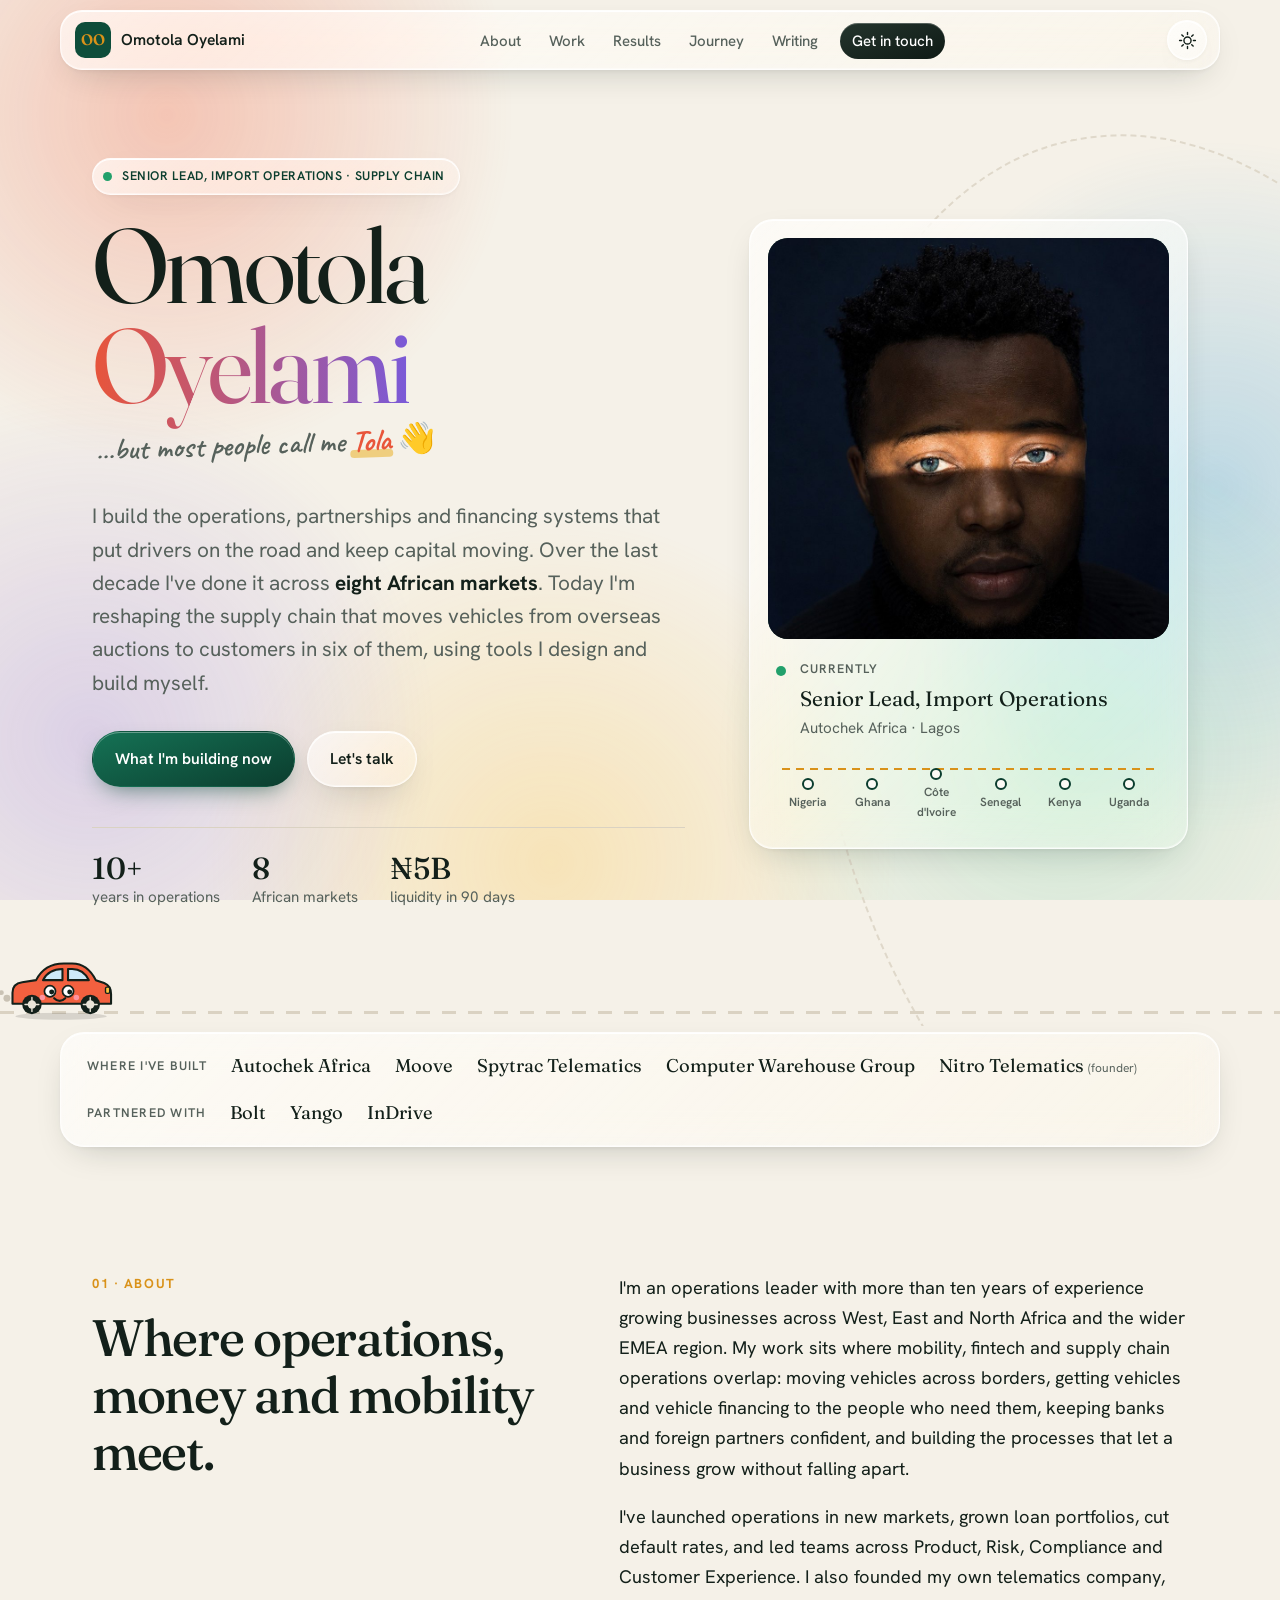
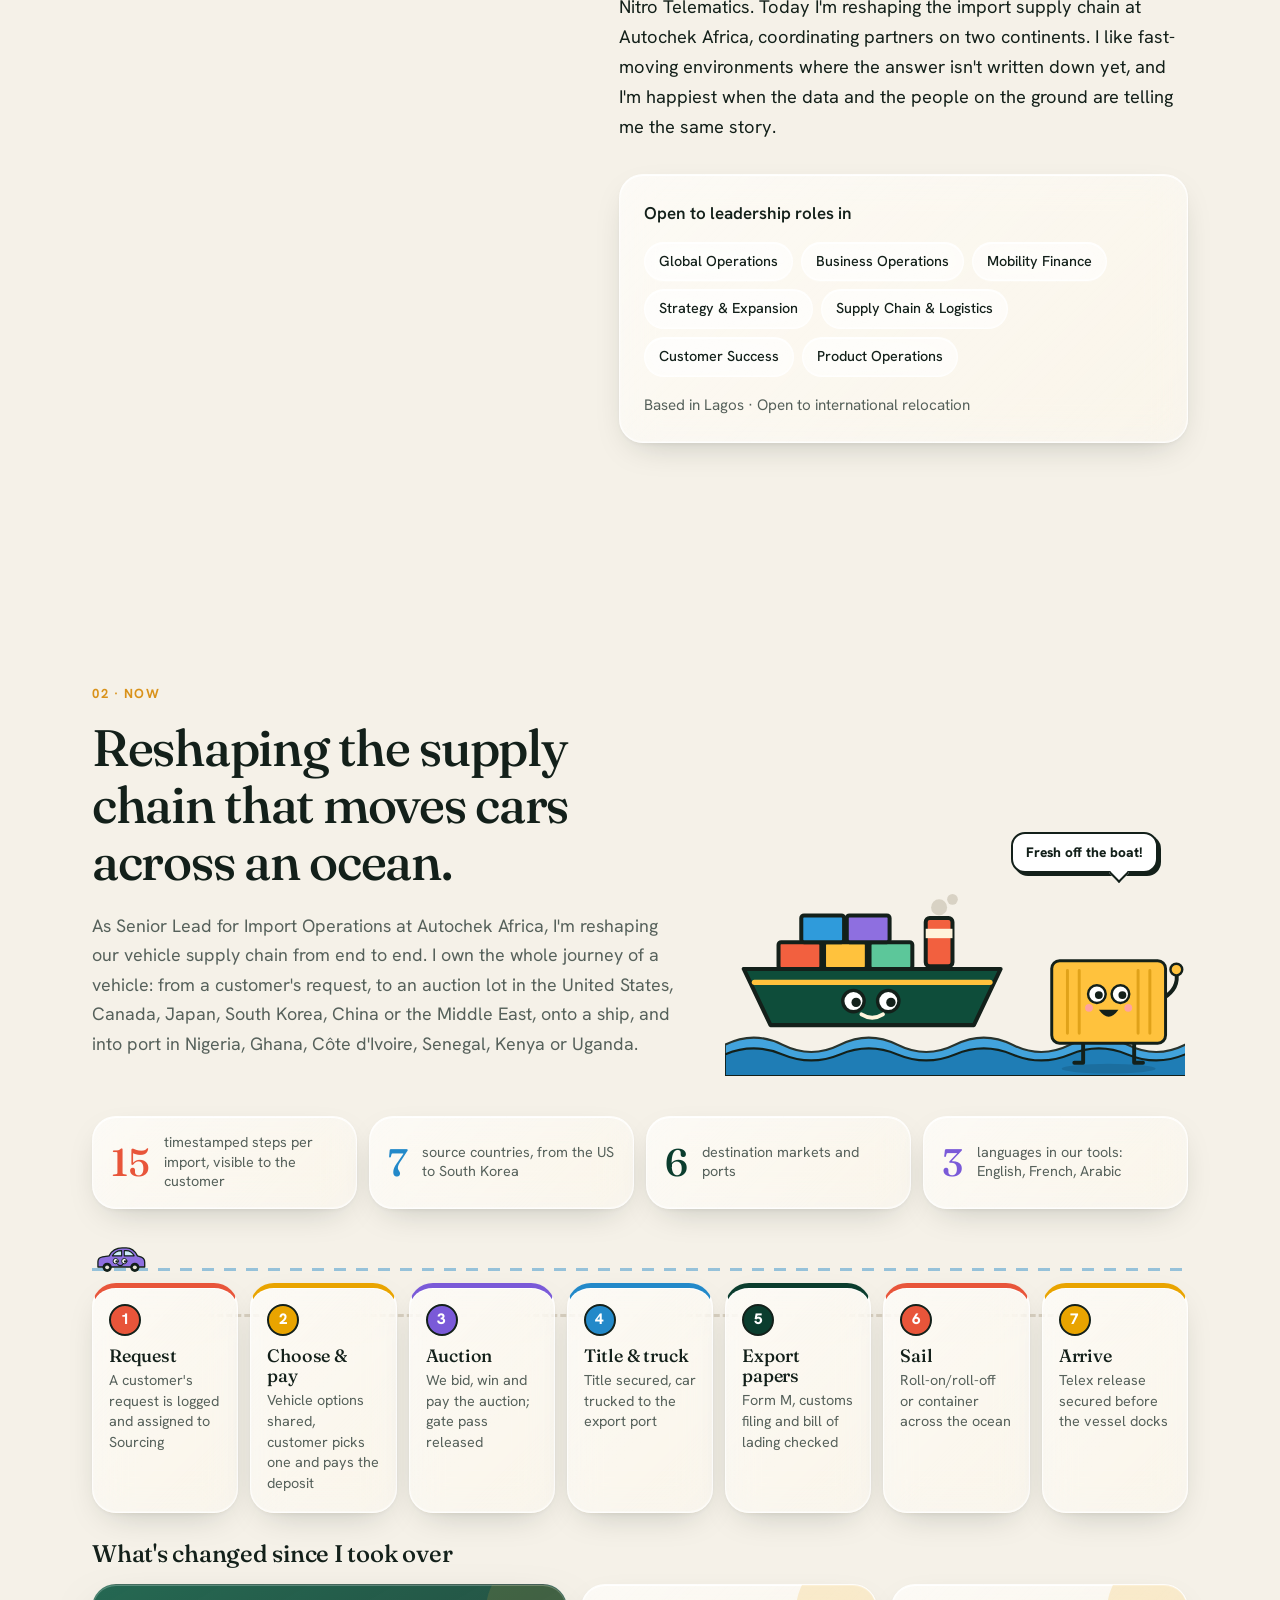
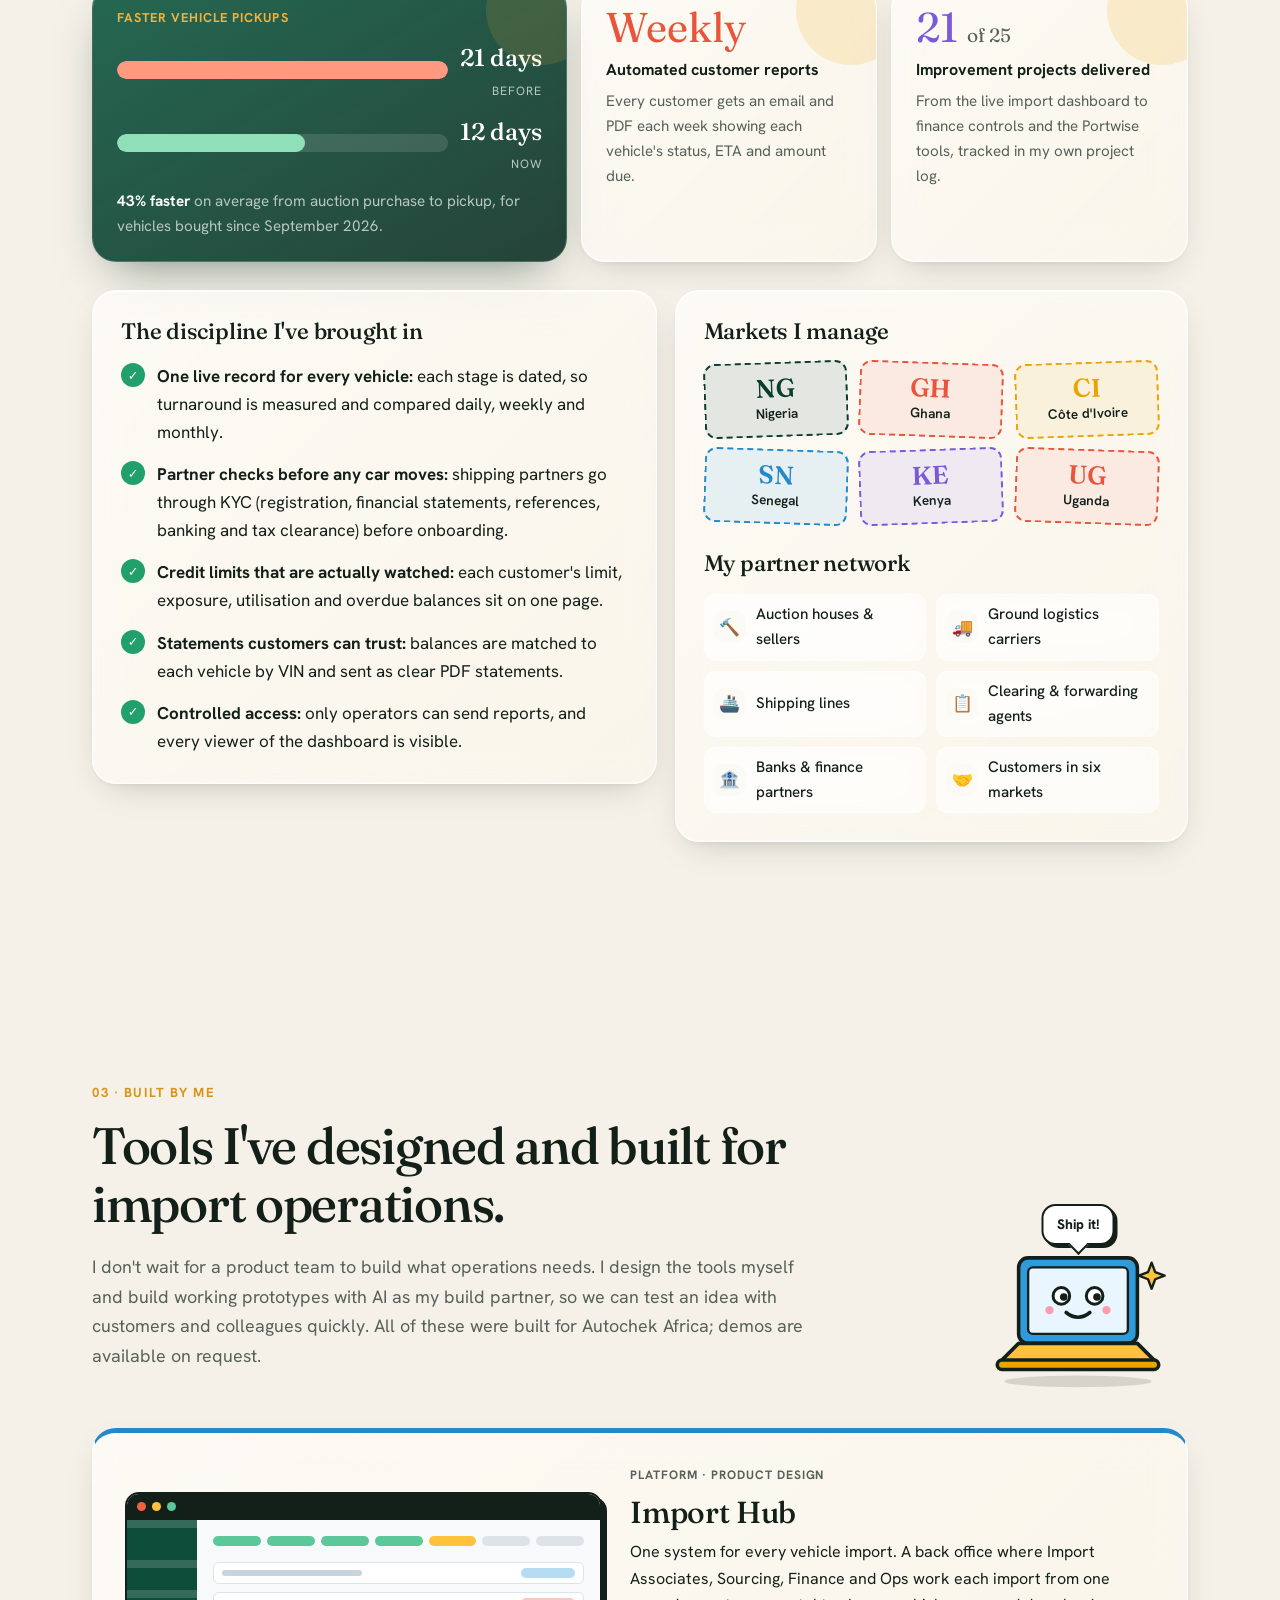
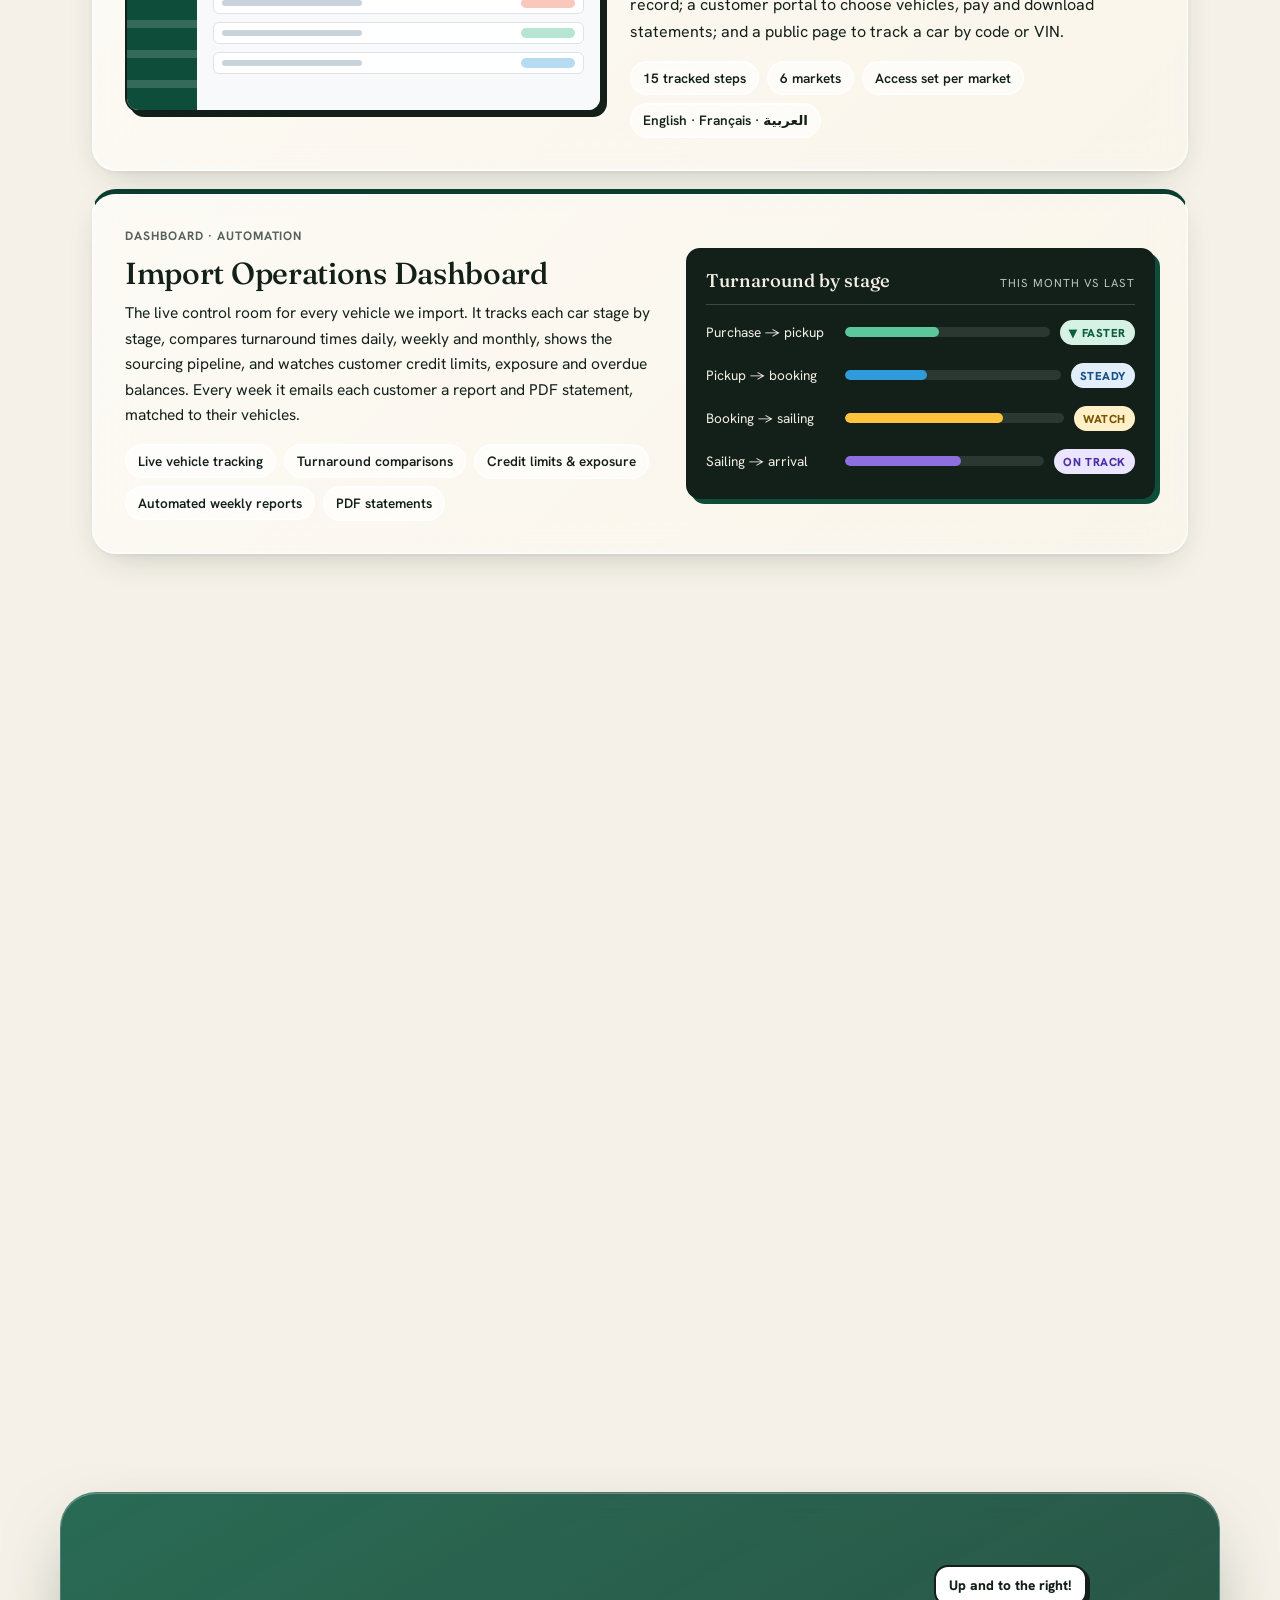
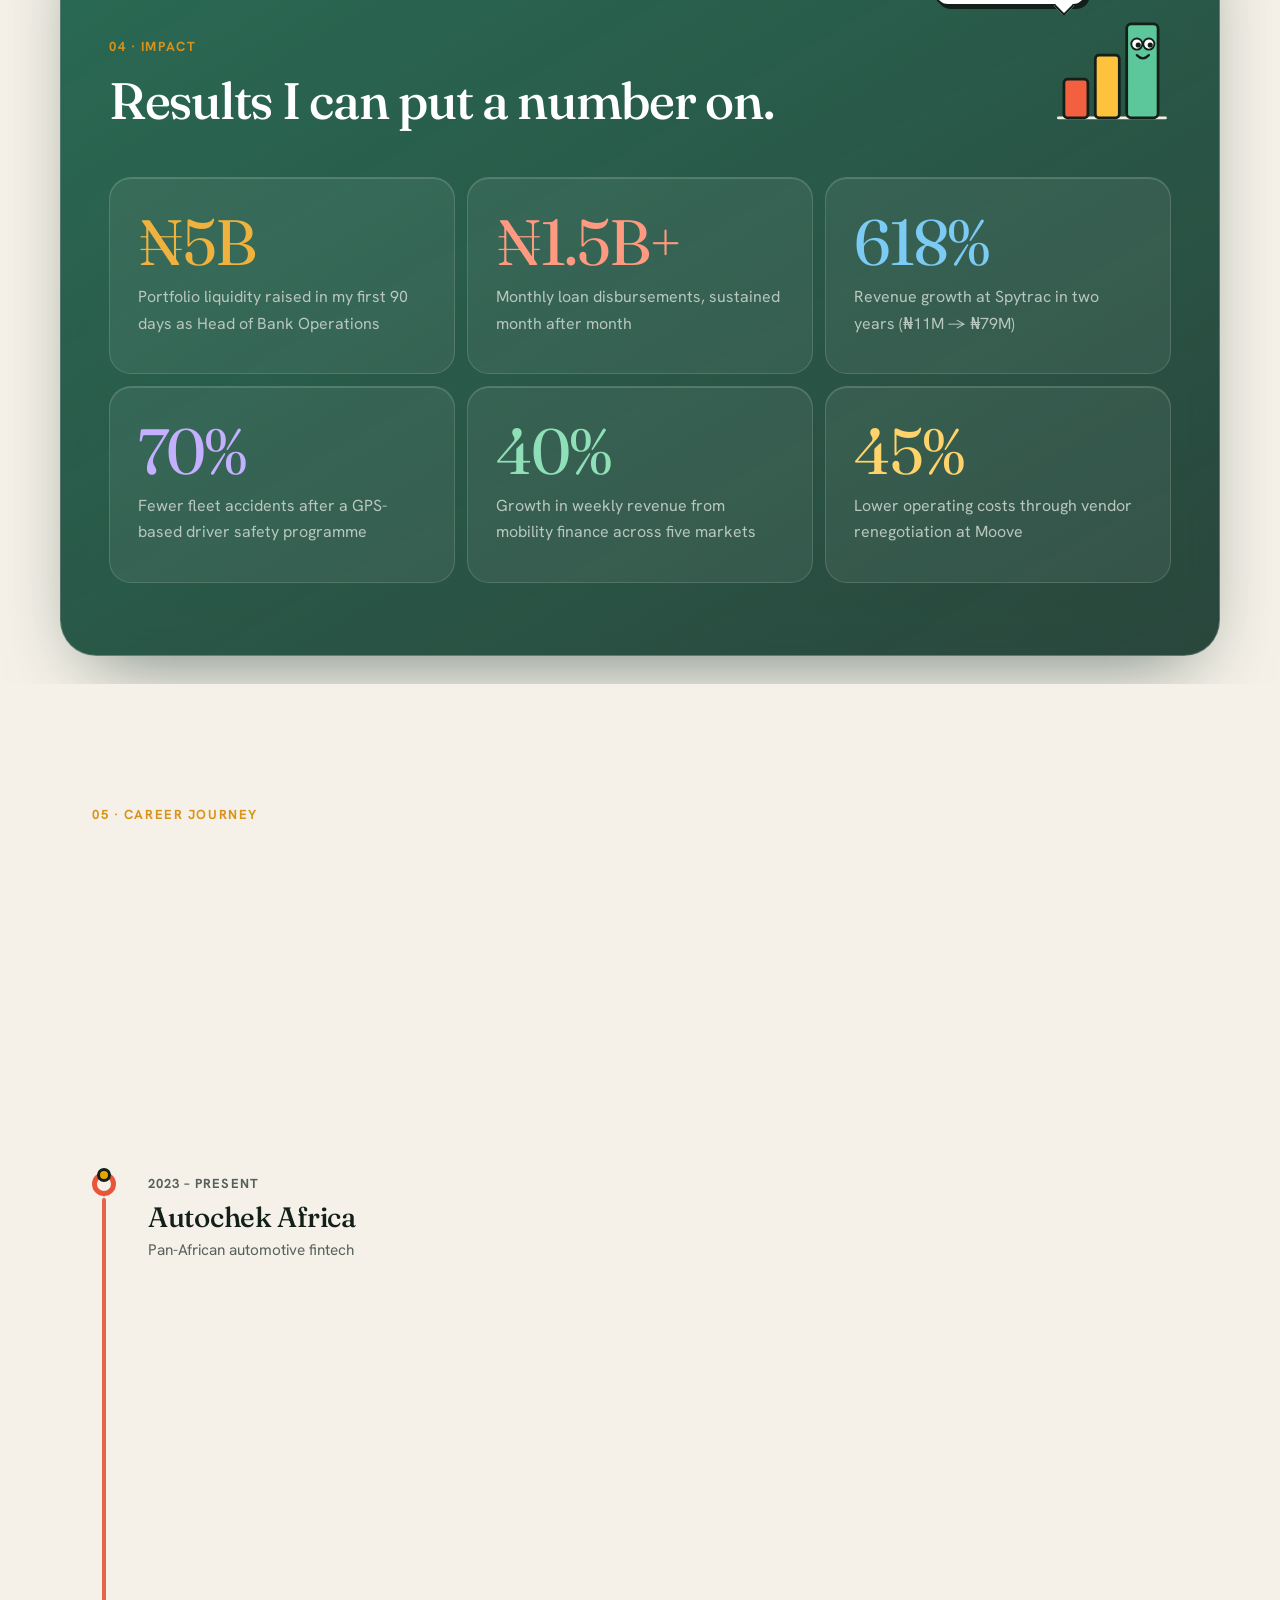
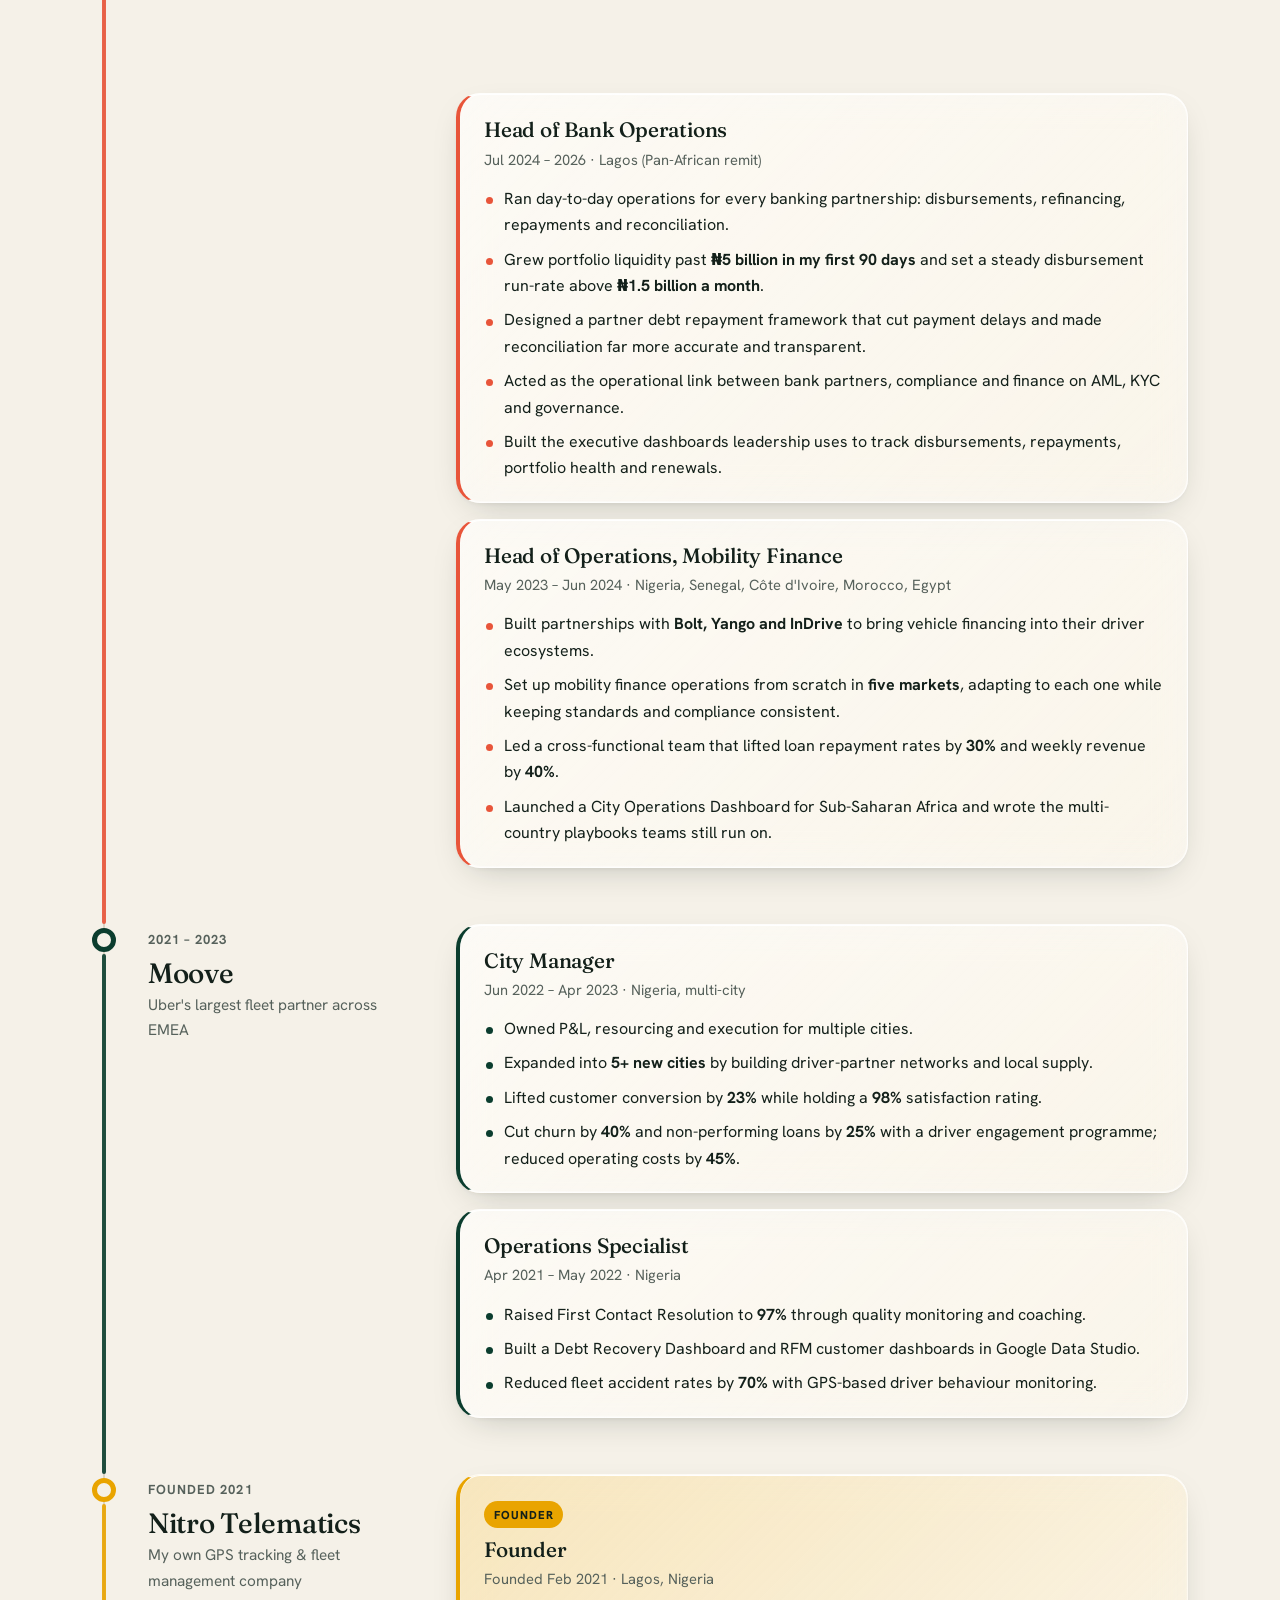
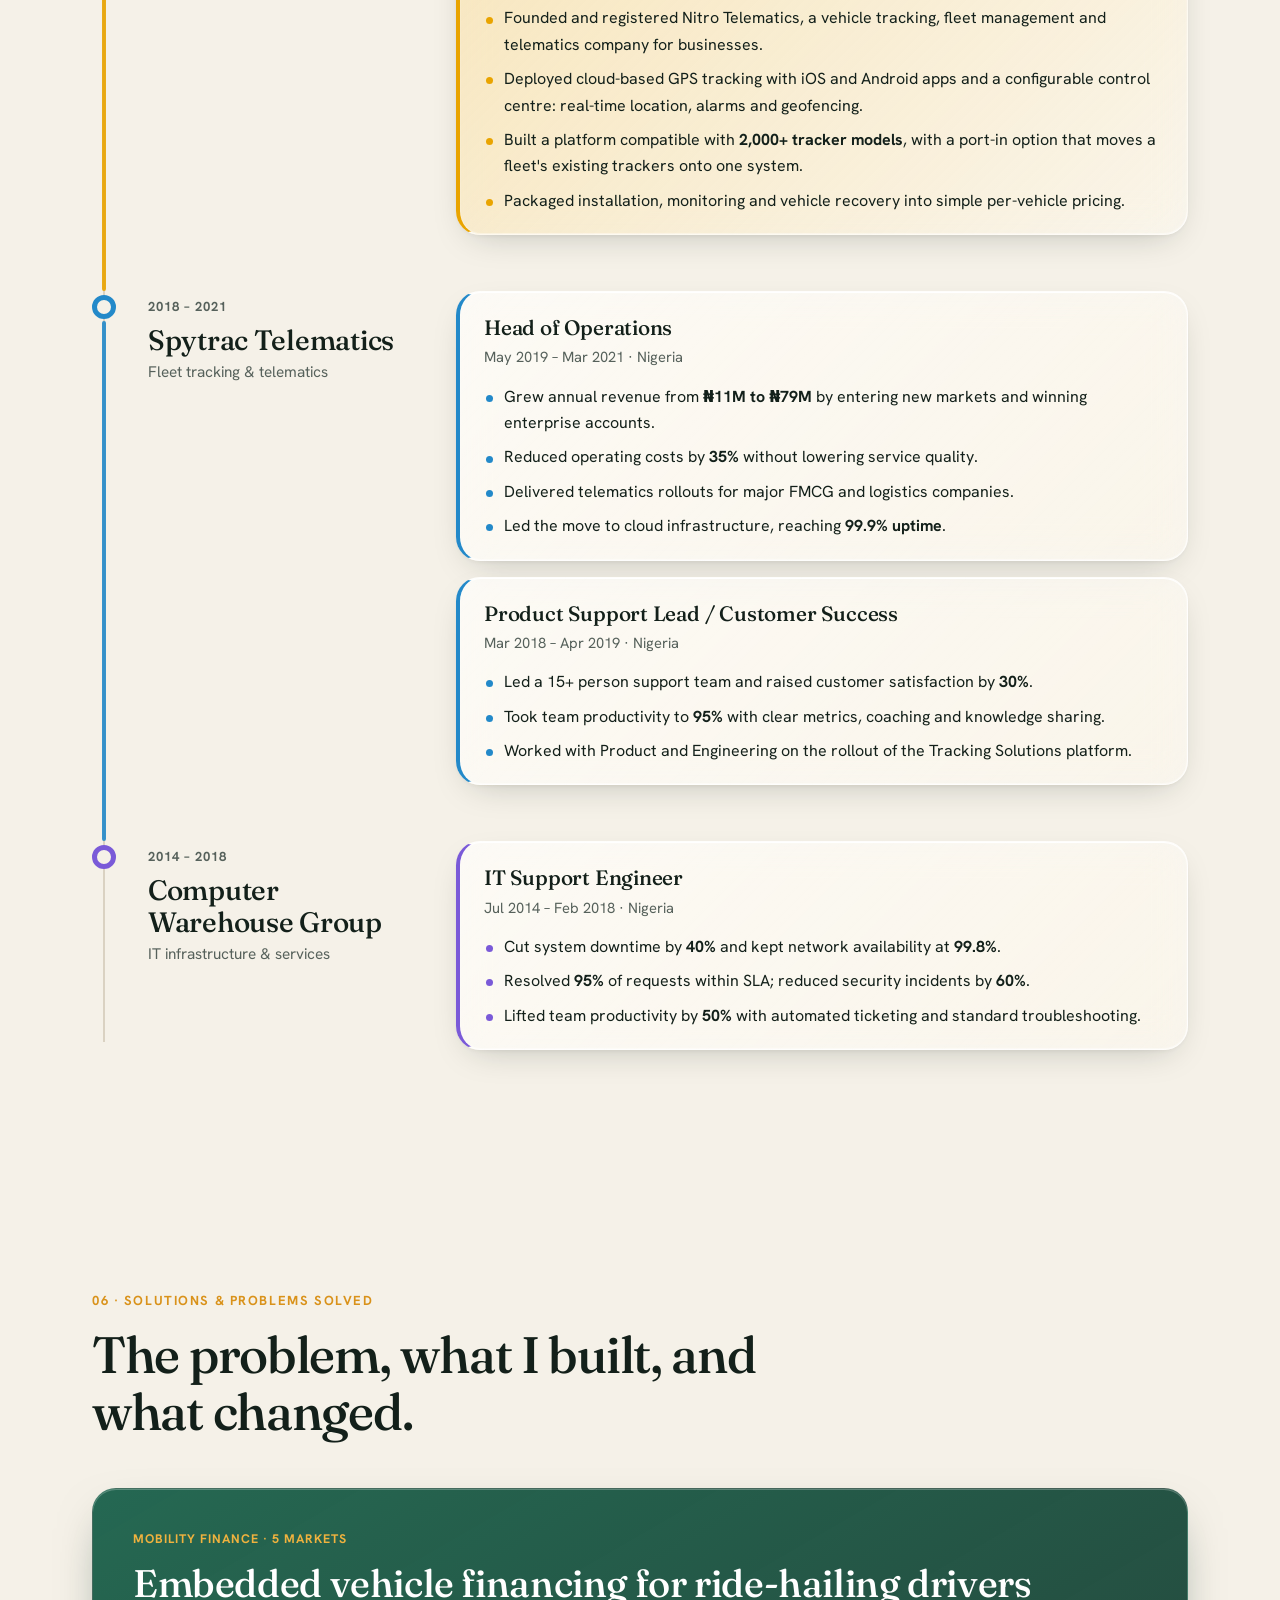
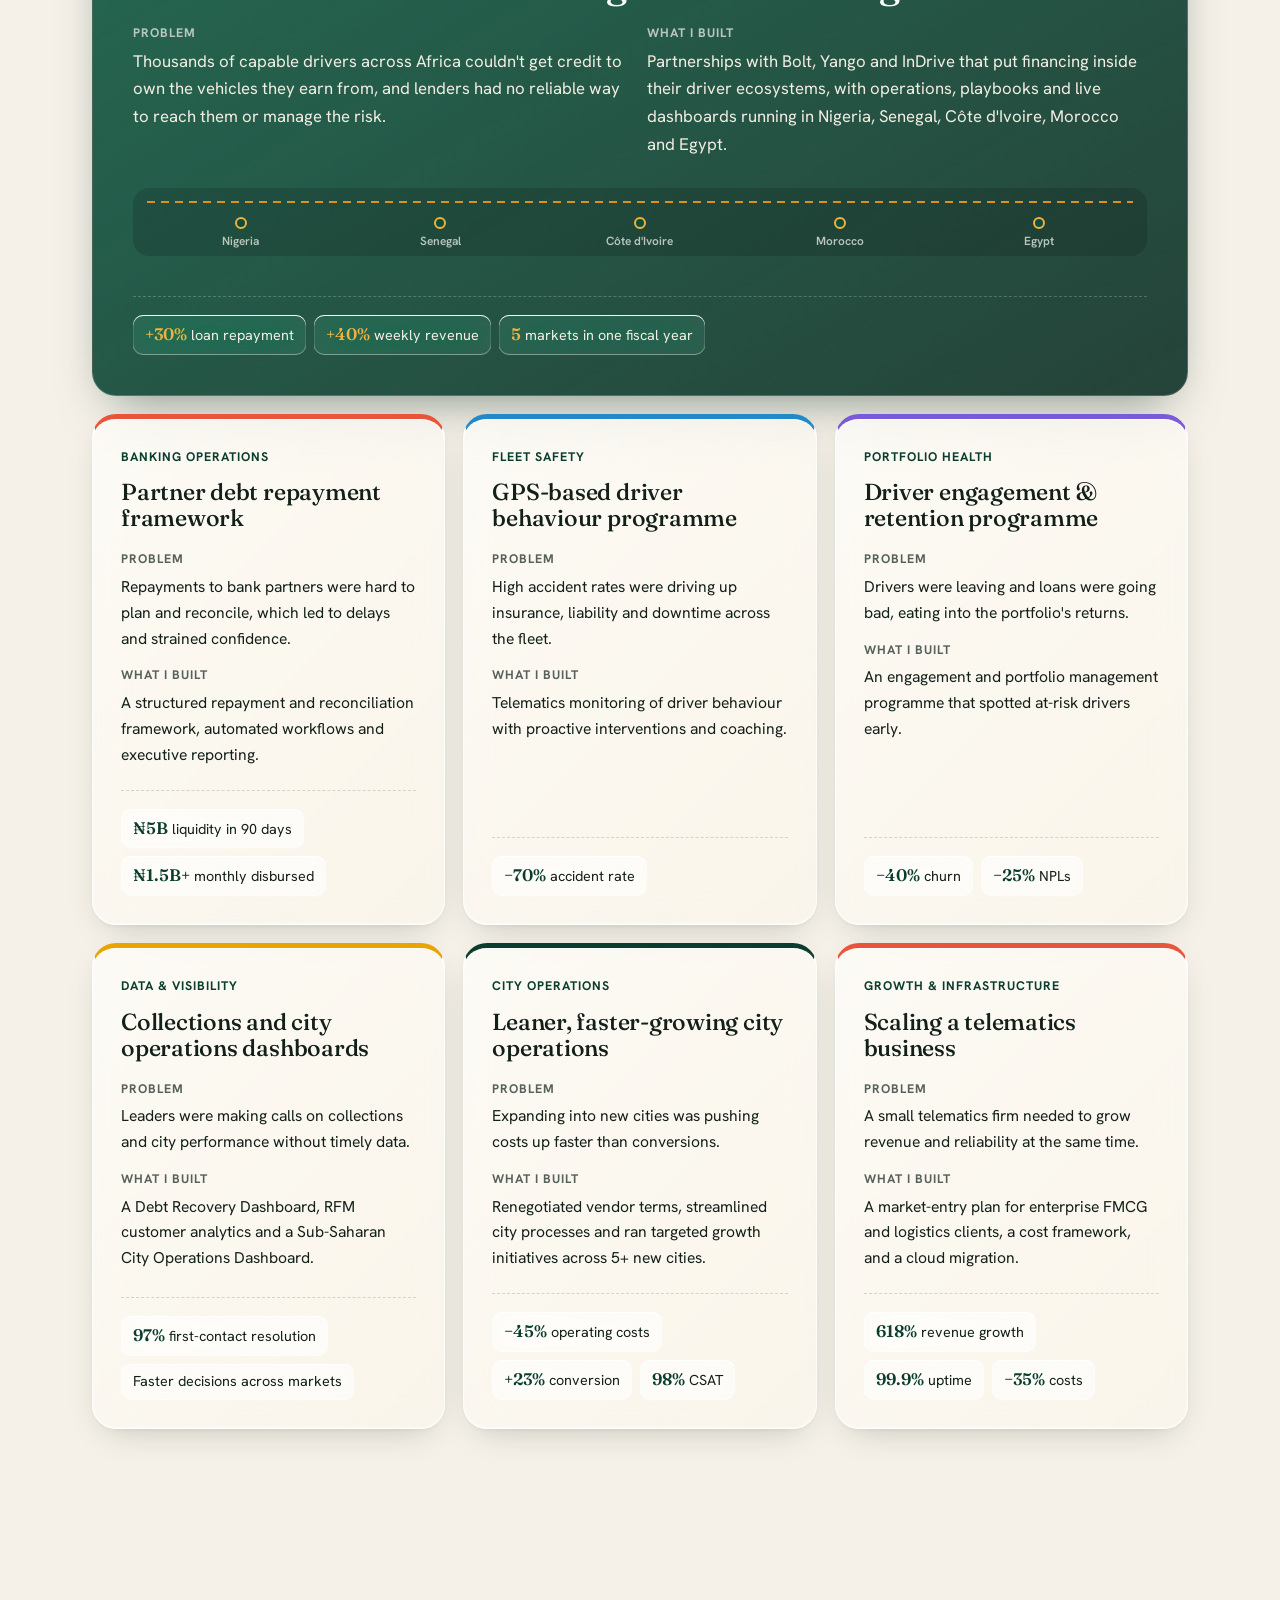
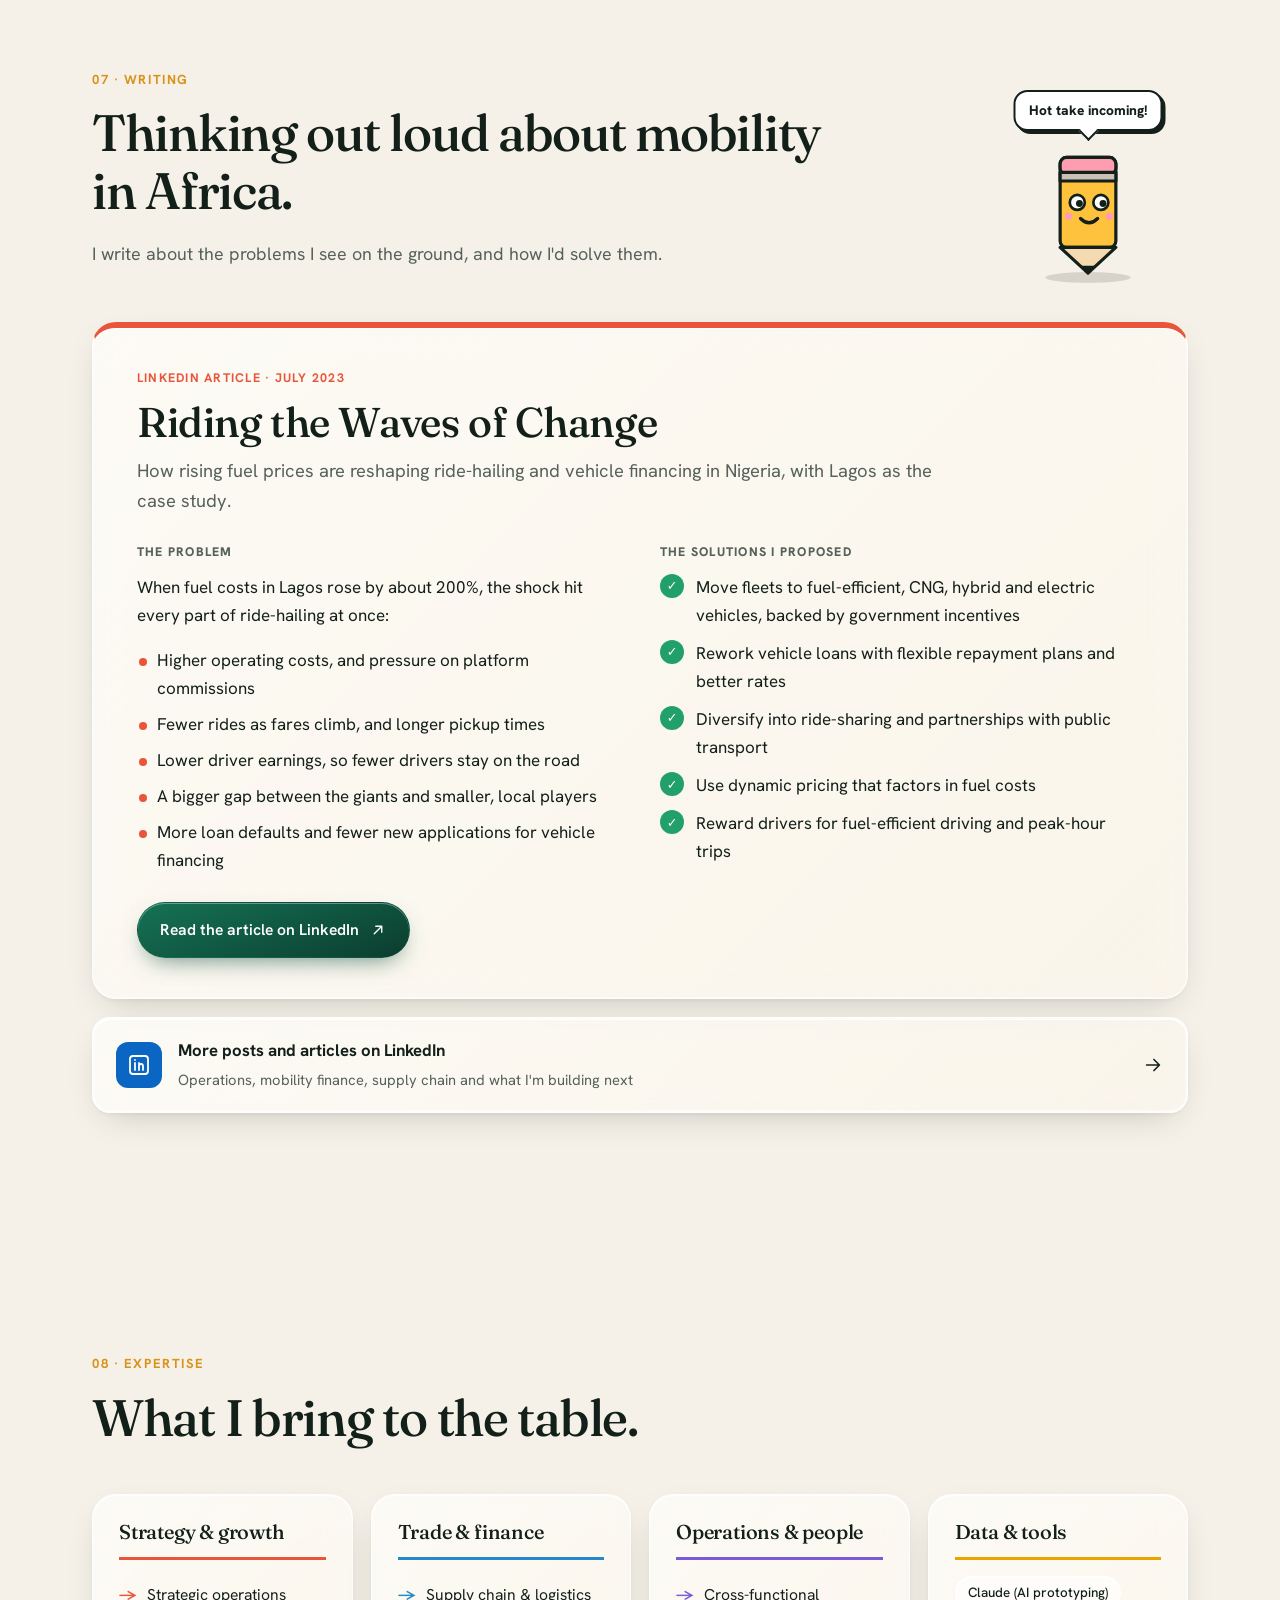
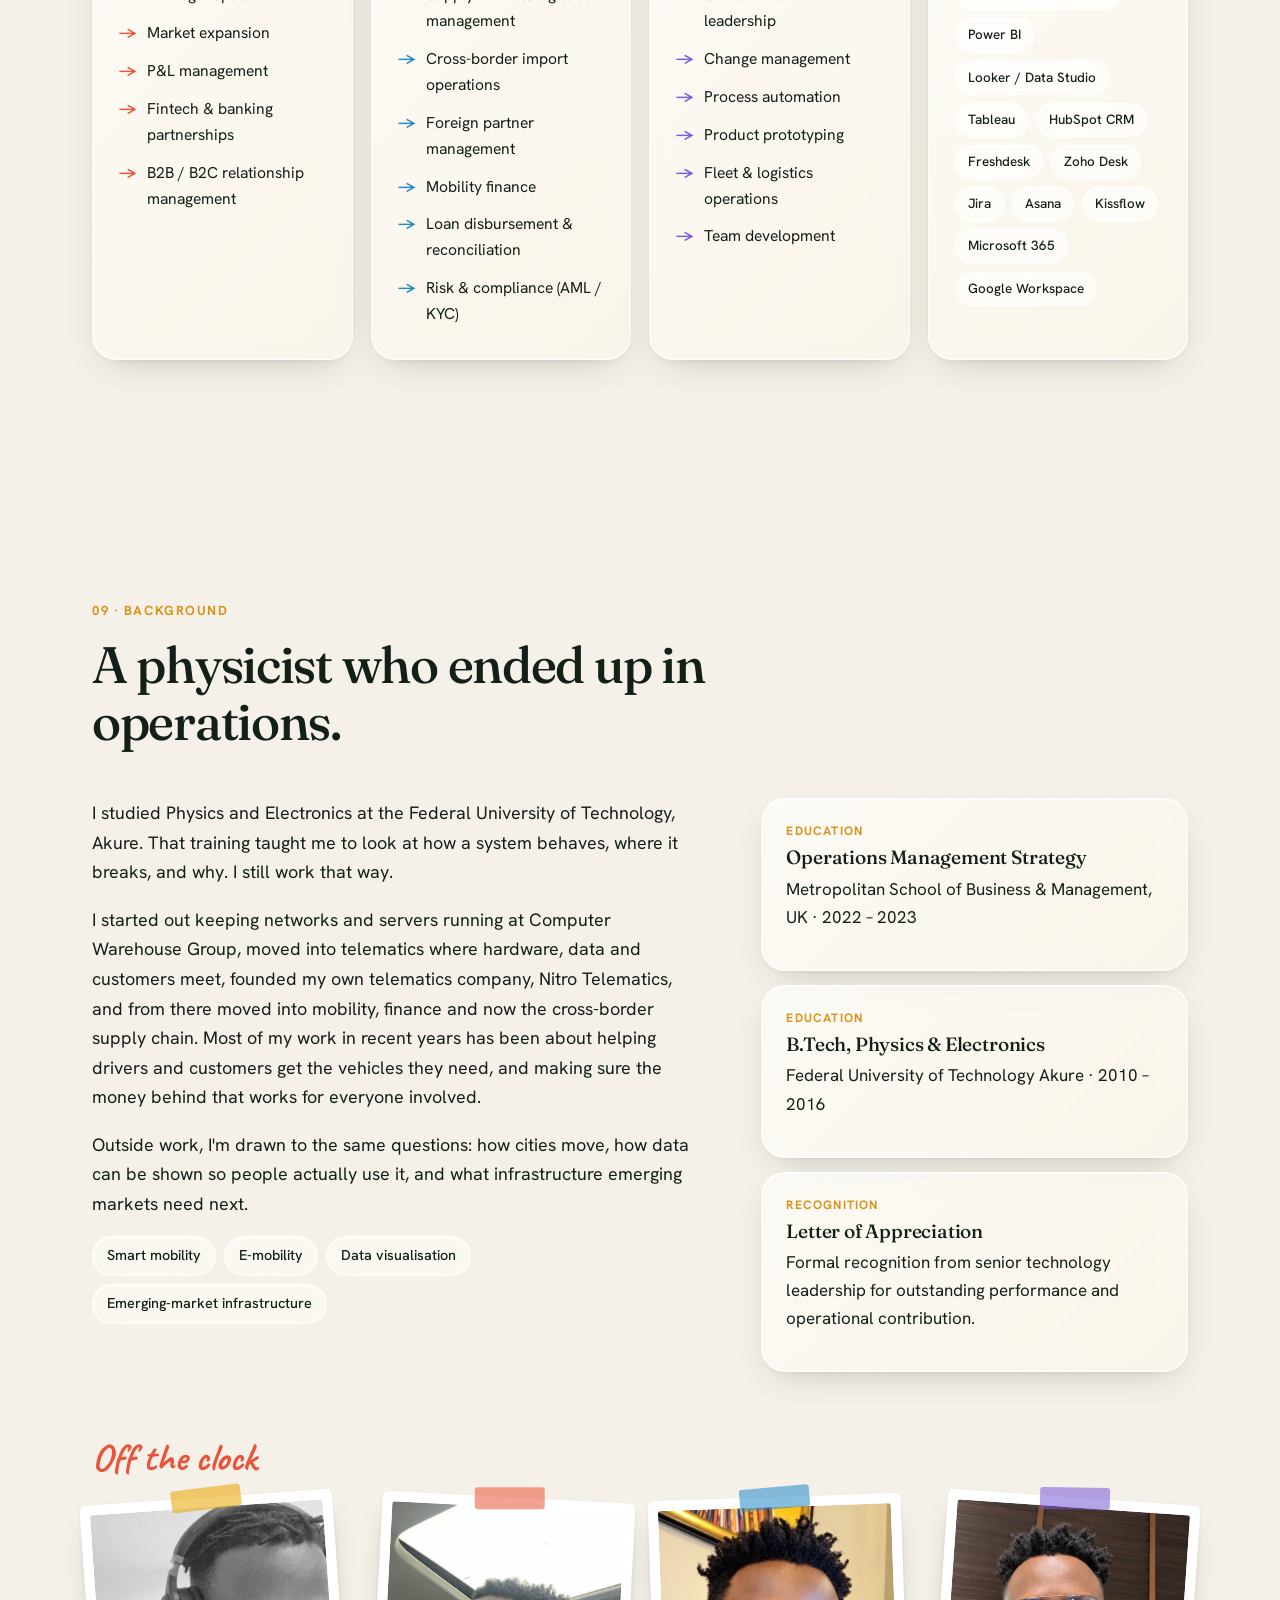
==== commit 1758c0a0: "Liquid glass redesign Frosted translucent cards, floating glass menu, moving colour backdrop, deep g" ====
--- a/index.html
+++ b/index.html
@@ -46,6 +46,8 @@
   </script>
 </head>
 <body>
+  <!-- Liquid glass backdrop: slow-moving colour that the glass surfaces blur -->
+  <div class="liquid-bg" aria-hidden="true"><i></i><i></i><i></i><i></i><i></i></div>
   <a class="skip" href="#main">Skip to content</a>
 
   <!-- ================= NAV ================= -->
--- a/styles.css
+++ b/styles.css
@@ -847,3 +847,144 @@
 /* keep the menu on one line at laptop widths */
 .nav__links a { white-space: nowrap; }
 @media (max-width: 1000px) and (min-width: 901px) { .brand__name { display: none; } }
+
+/* ==========================================================
+   LIQUID GLASS
+   Frosted, translucent surfaces over a slowly moving colour field.
+   ========================================================== */
+:root {
+  --glass-fill: linear-gradient(135deg, rgba(255,255,255,.66), rgba(255,255,255,.30));
+  --glass-border: rgba(255,255,255,.75);
+  --glass-shadow: 0 12px 36px -16px rgba(19,32,26,.28), 0 2px 6px -2px rgba(19,32,26,.08);
+  --glass-inset: inset 0 1px 0 rgba(255,255,255,.95), inset 0 -1px 0 rgba(255,255,255,.3), inset 0 0 0 1px rgba(255,255,255,.12);
+  --glass-blur: blur(18px) saturate(175%);
+  --glass-chip: rgba(255,255,255,.5);
+}
+@media (prefers-color-scheme: dark) {
+  :root:not([data-theme="light"]) {
+    --glass-fill: linear-gradient(135deg, rgba(46,66,59,.58), rgba(16,26,22,.38));
+    --glass-border: rgba(255,255,255,.13);
+    --glass-shadow: 0 14px 40px -16px rgba(0,0,0,.7);
+    --glass-inset: inset 0 1px 0 rgba(255,255,255,.16), inset 0 -1px 0 rgba(255,255,255,.04);
+    --glass-chip: rgba(255,255,255,.07);
+  }
+}
+:root[data-theme="dark"] {
+  --glass-fill: linear-gradient(135deg, rgba(46,66,59,.58), rgba(16,26,22,.38));
+  --glass-border: rgba(255,255,255,.13);
+  --glass-shadow: 0 14px 40px -16px rgba(0,0,0,.7);
+  --glass-inset: inset 0 1px 0 rgba(255,255,255,.16), inset 0 -1px 0 rgba(255,255,255,.04);
+  --glass-chip: rgba(255,255,255,.07);
+}
+
+/* colour field behind everything */
+.liquid-bg { position: fixed; inset: 0; z-index: -1; overflow: hidden; pointer-events: none; }
+.liquid-bg i { position: absolute; width: 62vmax; height: 62vmax; border-radius: 50%; opacity: .55; will-change: transform; }
+.liquid-bg i:nth-child(1) { background: radial-gradient(circle, rgba(242,96,63,.55), transparent 62%); top: -22vmax; left: -18vmax; animation: lq1 26s ease-in-out infinite alternate; }
+.liquid-bg i:nth-child(2) { background: radial-gradient(circle, rgba(47,155,219,.5), transparent 62%); top: 10vh; right: -26vmax; animation: lq2 30s ease-in-out infinite alternate; }
+.liquid-bg i:nth-child(3) { background: radial-gradient(circle, rgba(255,194,61,.5), transparent 62%); bottom: -28vmax; left: 12vw; animation: lq3 28s ease-in-out infinite alternate; }
+.liquid-bg i:nth-child(4) { background: radial-gradient(circle, rgba(142,111,224,.45), transparent 62%); top: 38vh; left: -24vmax; animation: lq4 34s ease-in-out infinite alternate; }
+.liquid-bg i:nth-child(5) { background: radial-gradient(circle, rgba(92,199,154,.45), transparent 62%); bottom: -20vmax; right: -14vmax; animation: lq5 24s ease-in-out infinite alternate; }
+@keyframes lq1 { to { transform: translate(22vw, 18vh) scale(1.15); } }
+@keyframes lq2 { to { transform: translate(-26vw, 22vh) scale(.9); } }
+@keyframes lq3 { to { transform: translate(24vw, -26vh) scale(1.2); } }
+@keyframes lq4 { to { transform: translate(30vw, -12vh) scale(1.1); } }
+@keyframes lq5 { to { transform: translate(-30vw, -20vh) scale(.95); } }
+:root[data-theme="dark"] .liquid-bg i { opacity: .32; }
+@media (prefers-color-scheme: dark) { :root:not([data-theme="light"]) .liquid-bg i { opacity: .32; } }
+.blob { display: none; }
+
+/* let the colour through the page */
+.section--tint, .now-section, .built, .writing { background: transparent; }
+
+/* ---------- the glass recipe ---------- */
+.hero__card, .seeking, .role, .case:not(.case--feature), .tool, .skillset, .cred, .now-card, .pipe,
+.now-stats li, .win:not(.win--big), .article, .more-posts, .principles li, .eyebrow, .strip__inner,
+.icon-btn, .btn--ghost, .partners li, .tags li, .tool__chips li, .case__results li {
+  background: var(--glass-fill);
+  border-color: var(--glass-border);
+  -webkit-backdrop-filter: var(--glass-blur);
+  backdrop-filter: var(--glass-blur);
+  box-shadow: var(--glass-shadow), var(--glass-inset);
+}
+.tags li, .tool__chips li, .case__results li, .partners li { background: var(--glass-chip); box-shadow: var(--glass-inset); }
+.hero__card, .seeking, .role, .case, .tool, .skillset, .cred, .now-card, .pipe, .now-stats li, .win, .article { border-radius: 24px; }
+
+/* keep the colour accents on top of the glass */
+.role { border-left-color: var(--c); }
+.case[style*="--c"], .tool, .pipe { border-top-color: var(--c); }
+.article { border-top-color: var(--coral); }
+.more-posts { border-style: solid; }
+.role--now { background: linear-gradient(135deg, color-mix(in srgb, var(--coral) 16%, rgba(255,255,255,.55)), rgba(255,255,255,.28)); }
+.role--founder { background: linear-gradient(135deg, color-mix(in srgb, var(--sun) 22%, rgba(255,255,255,.55)), rgba(255,255,255,.28)); }
+:root[data-theme="dark"] .role--now, :root[data-theme="dark"] .role--founder { background: var(--glass-fill); }
+@media (prefers-color-scheme: dark) { :root:not([data-theme="light"]) .role--now, :root:not([data-theme="light"]) .role--founder { background: var(--glass-fill); } }
+
+/* principles become separate glass tiles */
+.principles { background: transparent; border: 0; gap: 14px; overflow: visible; }
+.principles li { border: 1px solid var(--glass-border); }
+
+/* glass strip of companies */
+.strip { background: transparent; border: 0; padding: 6px 0; }
+.strip__inner { border: 1px solid var(--glass-border); border-radius: 24px; width: min(var(--wrap), calc(100% - 20px)); padding: 18px 26px; }
+
+/* ---------- floating glass menu ---------- */
+.nav { background: transparent !important; -webkit-backdrop-filter: none; backdrop-filter: none; border-bottom: 0 !important; padding-top: 10px; }
+.nav__inner {
+  width: min(var(--wrap), calc(100% - 20px)); height: 60px; padding: 0 10px 0 12px; border-radius: 22px;
+  background: var(--glass-fill); border: 1px solid var(--glass-border);
+  -webkit-backdrop-filter: blur(22px) saturate(180%); backdrop-filter: blur(22px) saturate(180%);
+  box-shadow: var(--glass-shadow), var(--glass-inset);
+}
+@media (min-width: 720px) { .nav__inner { padding: 0 12px 0 14px; } }
+.nav__links a:hover { background: rgba(255,255,255,.45); }
+.progress { position: fixed; top: 0; bottom: auto; height: 3px; z-index: 70; }
+@media (max-width: 900px) {
+  .nav__links { top: 78px; left: 10px; right: 10px; border-radius: 22px; border: 1px solid var(--glass-border);
+    background: var(--glass-fill); -webkit-backdrop-filter: blur(24px) saturate(180%); backdrop-filter: blur(24px) saturate(180%);
+    box-shadow: var(--glass-shadow), var(--glass-inset); }
+}
+html { scroll-padding-top: 90px; }
+
+/* ---------- liquid buttons ---------- */
+.btn { position: relative; overflow: hidden; isolation: isolate; }
+.btn::after { content: ""; position: absolute; inset: 0; z-index: -1; pointer-events: none;
+  background: linear-gradient(115deg, transparent 30%, rgba(255,255,255,.55) 50%, transparent 70%);
+  transform: translateX(-130%); transition: transform .8s cubic-bezier(.2,.7,.2,1); }
+.btn:hover::after { transform: translateX(130%); }
+.btn--primary { background: linear-gradient(160deg, #157255, #0B3D2E); box-shadow: 0 10px 24px -10px rgba(14,77,58,.7), inset 0 1px 0 rgba(255,255,255,.35); }
+.btn--amber { background: linear-gradient(160deg, #FFD36B, #E9A400); box-shadow: 0 10px 24px -10px rgba(233,164,0,.7), inset 0 1px 0 rgba(255,255,255,.6); }
+.btn--outline-light { background: rgba(255,255,255,.1); -webkit-backdrop-filter: blur(12px); backdrop-filter: blur(12px); border-color: rgba(255,255,255,.35); box-shadow: inset 0 1px 0 rgba(255,255,255,.3); }
+.nav__links a.nav__cta { background: linear-gradient(160deg, #24352D, #0F1A15); color: #fff; box-shadow: inset 0 1px 0 rgba(255,255,255,.25); }
+
+/* ---------- dark green glass panels: Results and Contact ---------- */
+.impact, .contact { background: transparent; padding: 28px 0; }
+.impact::after { display: none; }
+.impact > .wrap, .contact > .wrap {
+  width: min(var(--wrap), calc(100% - 20px)); border-radius: 36px; padding: 56px 22px;
+  background: linear-gradient(150deg, rgba(18,92,69,.9), rgba(8,42,32,.86));
+  -webkit-backdrop-filter: blur(22px) saturate(160%); backdrop-filter: blur(22px) saturate(160%);
+  border: 1px solid rgba(255,255,255,.2);
+  box-shadow: 0 30px 80px -30px rgba(8,42,32,.6), inset 0 1px 0 rgba(255,255,255,.28);
+  position: relative; overflow: hidden;
+}
+@media (min-width: 720px) { .impact > .wrap, .contact > .wrap { padding: 72px 48px; } }
+.contact > .wrap { max-width: var(--wrap); }
+.contact__inner { max-width: none; }
+.contact__inner > h2, .contact__inner > .contact__lead { max-width: 820px; margin-left: auto; margin-right: auto; }
+.stats { background: transparent; gap: 12px; overflow: visible; }
+.stat { background: rgba(255,255,255,.06); border: 1px solid rgba(255,255,255,.14); border-radius: 22px; box-shadow: inset 0 1px 0 rgba(255,255,255,.16); }
+.case--feature, .win--big { background: linear-gradient(150deg, rgba(18,92,69,.92), rgba(8,42,32,.88)); box-shadow: 0 20px 50px -20px rgba(8,42,32,.55), inset 0 1px 0 rgba(255,255,255,.25); border: 1px solid rgba(255,255,255,.15); }
+
+/* ---------- glare that follows the pointer (added by script.js) ---------- */
+.glare-host { position: relative; overflow: hidden; }
+.glare { position: absolute; inset: 0; border-radius: inherit; pointer-events: none; z-index: 1; opacity: 0; transition: opacity .35s;
+  background: radial-gradient(380px circle at var(--mx, 50%) var(--my, 0%), rgba(255,255,255,.32), transparent 45%); mix-blend-mode: soft-light; }
+.glare-host:hover .glare { opacity: 1; }
+
+/* older browsers without backdrop-filter: make glass more solid so text stays readable */
+@supports not ((backdrop-filter: blur(1px)) or (-webkit-backdrop-filter: blur(1px))) {
+  :root { --glass-fill: linear-gradient(135deg, rgba(255,255,255,.92), rgba(255,255,255,.82)); }
+}
+@media (prefers-reduced-motion: reduce) { .liquid-bg i { animation: none !important; } .btn::after { display: none; } }
+@media print { .liquid-bg { display: none; } }
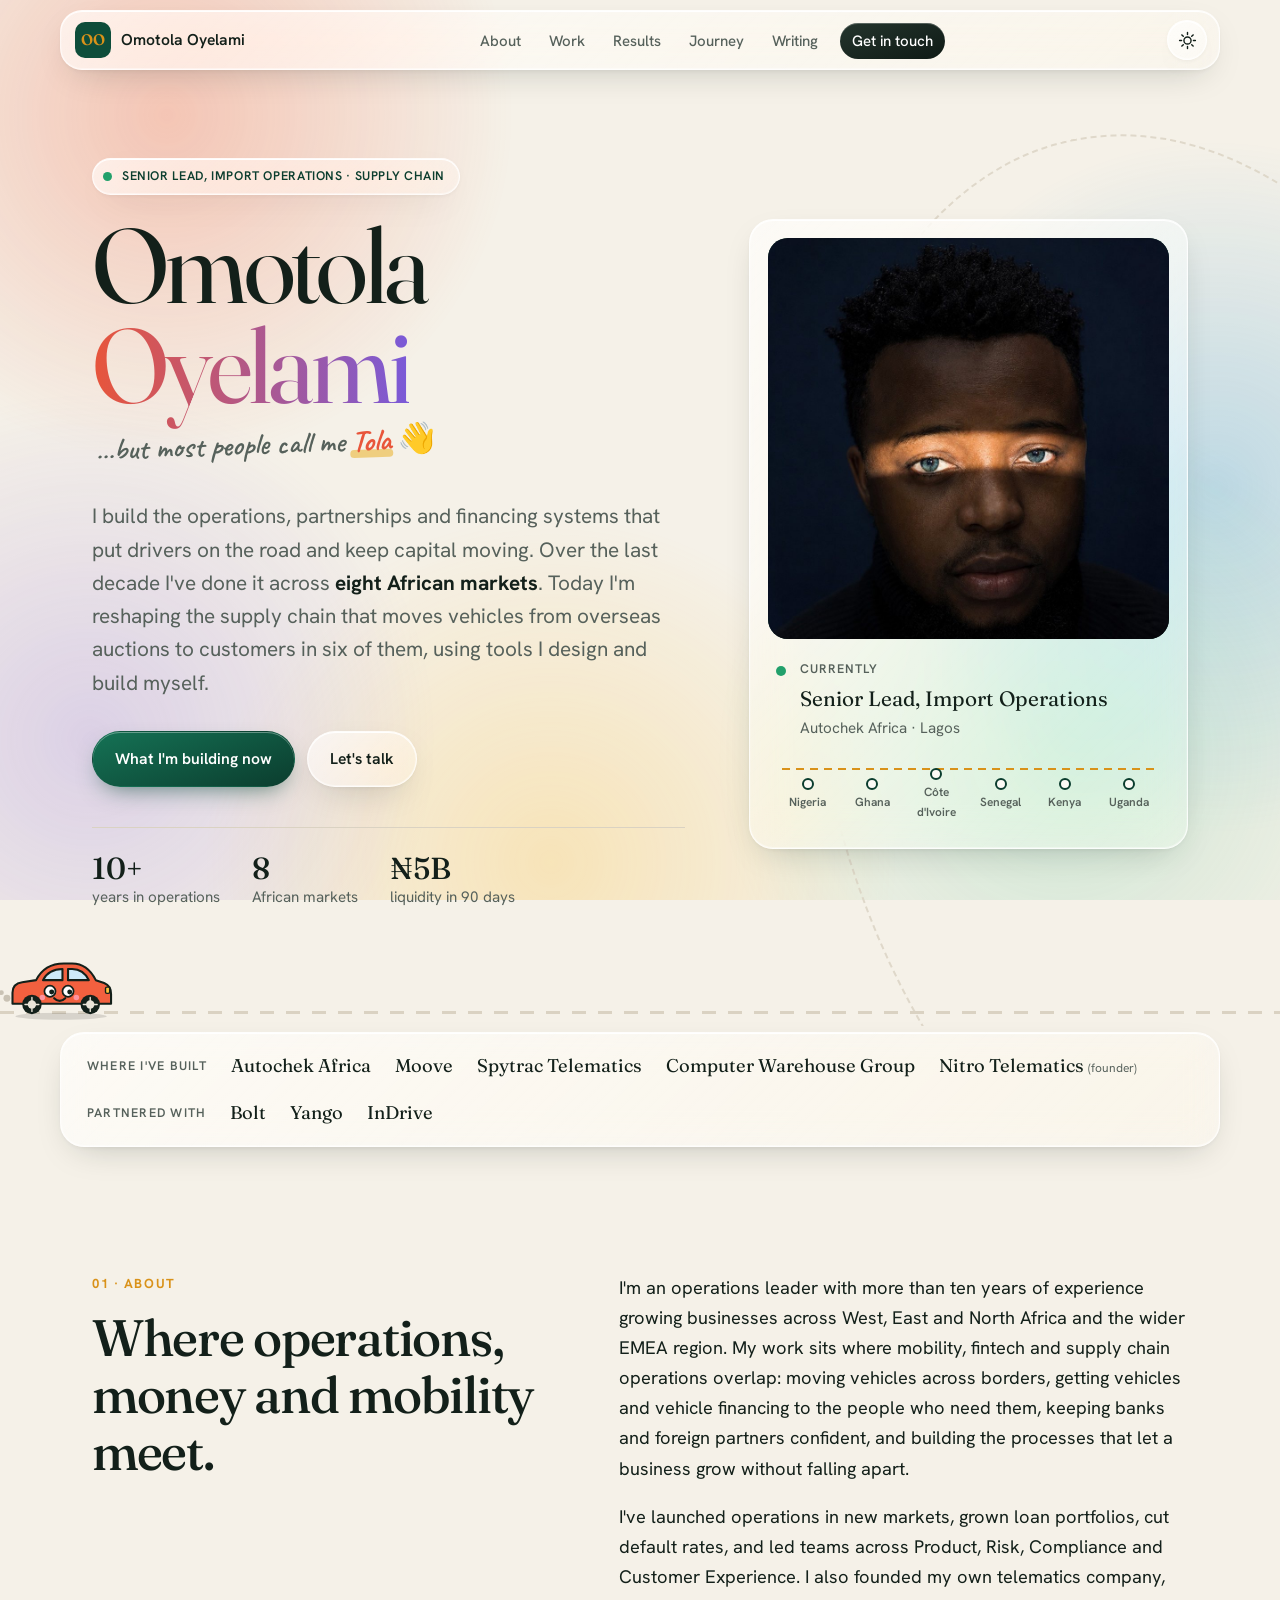
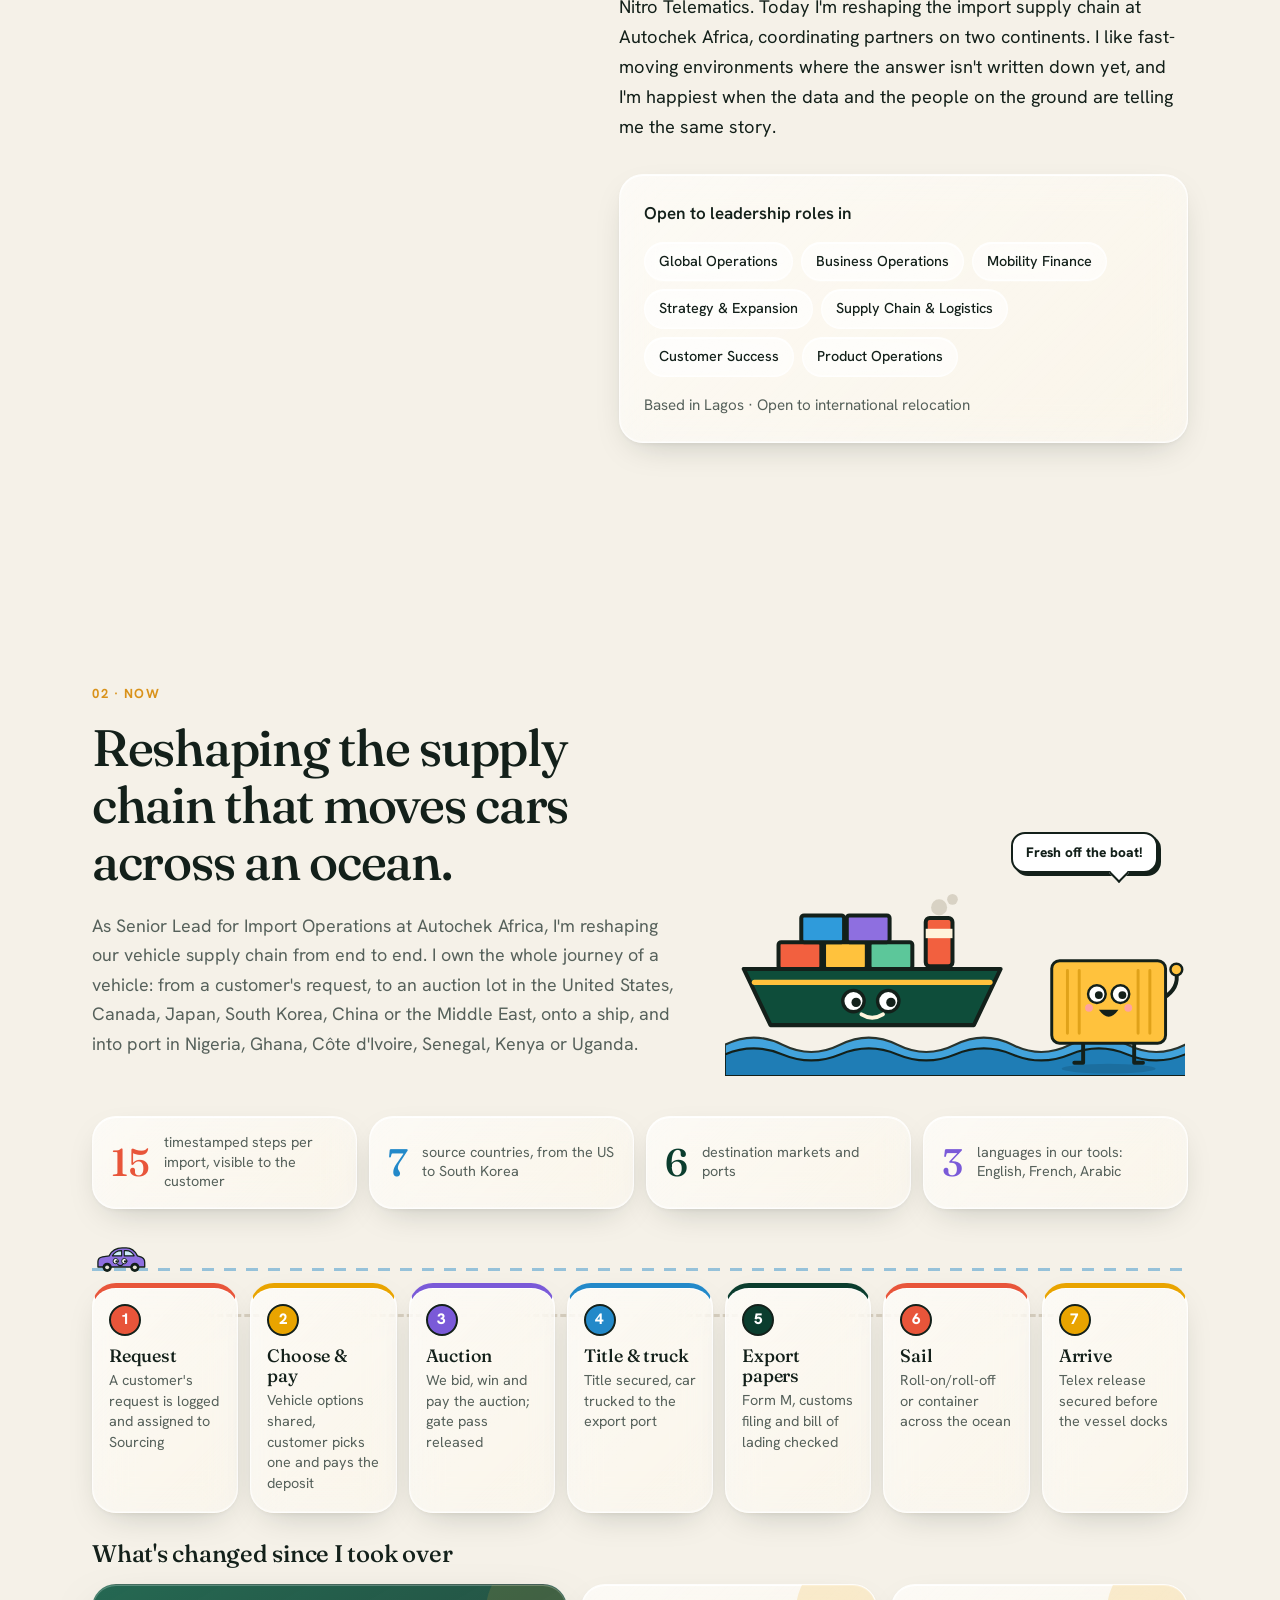
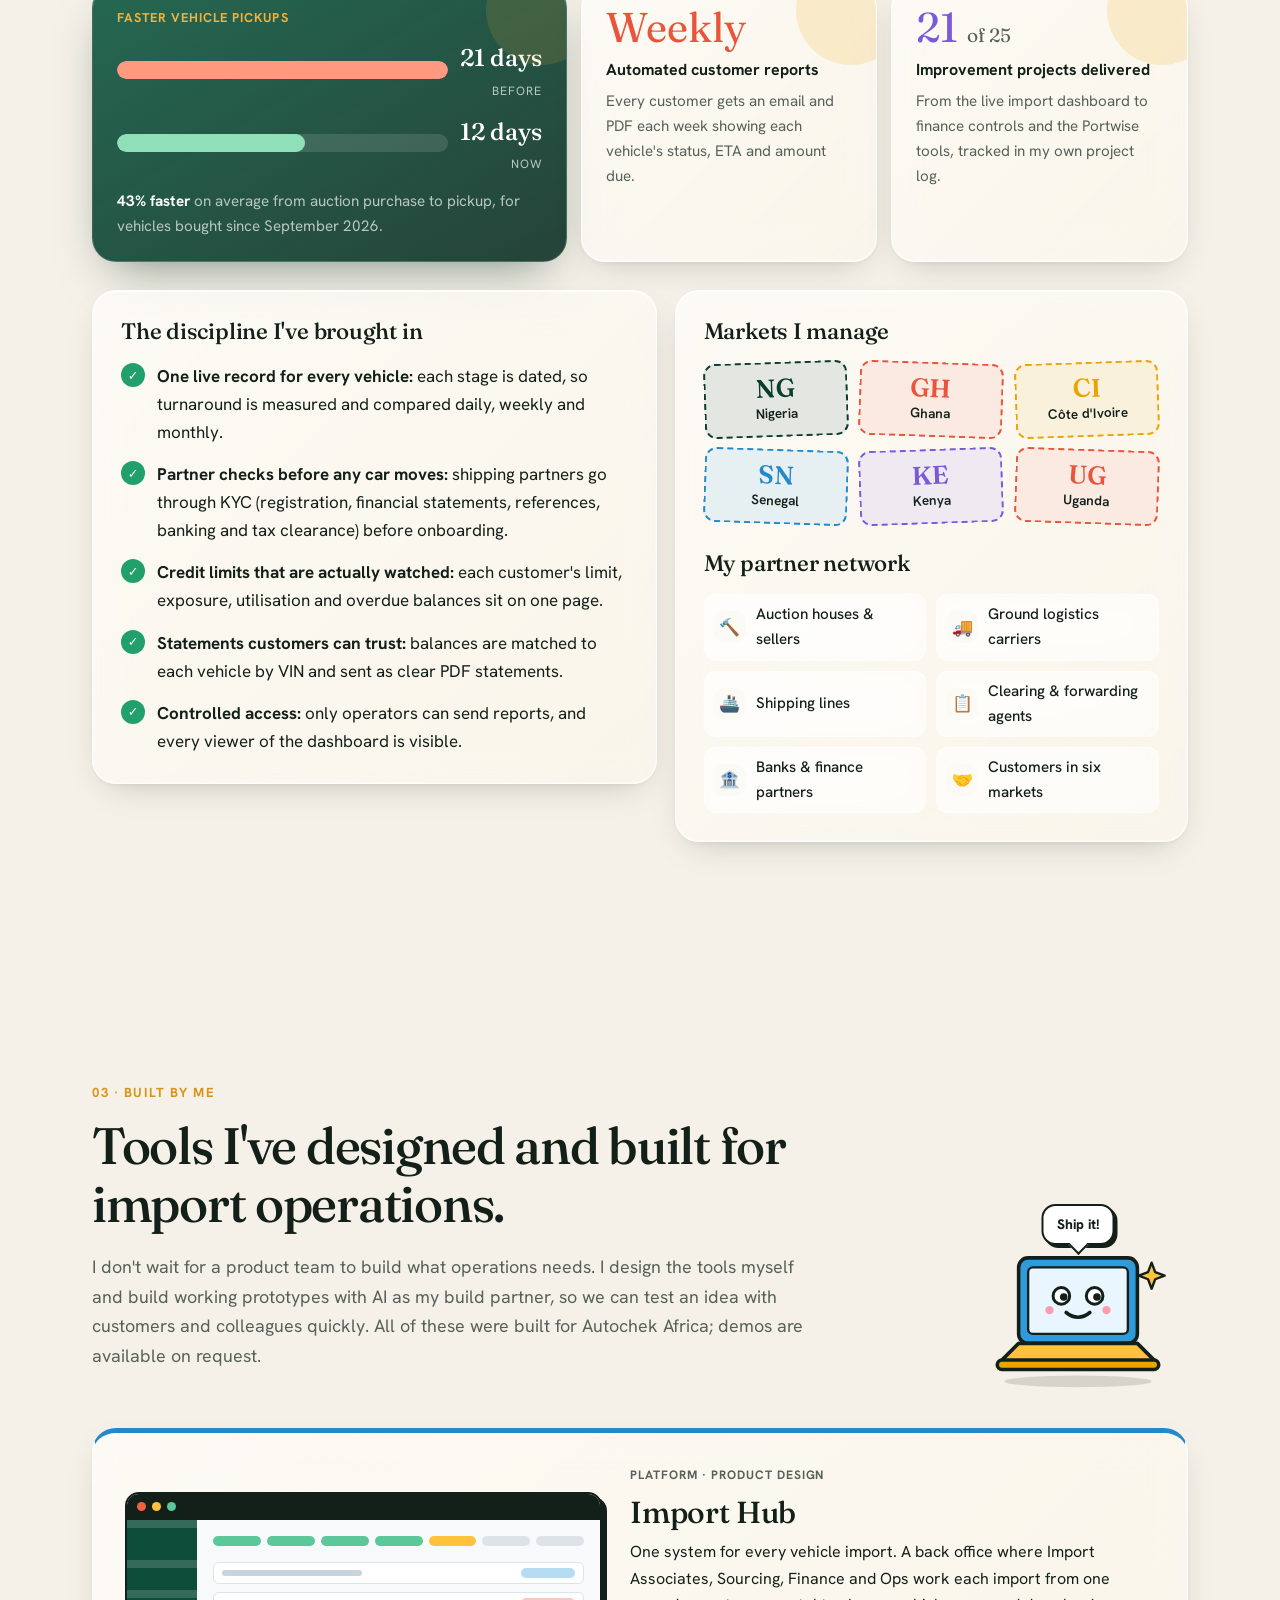
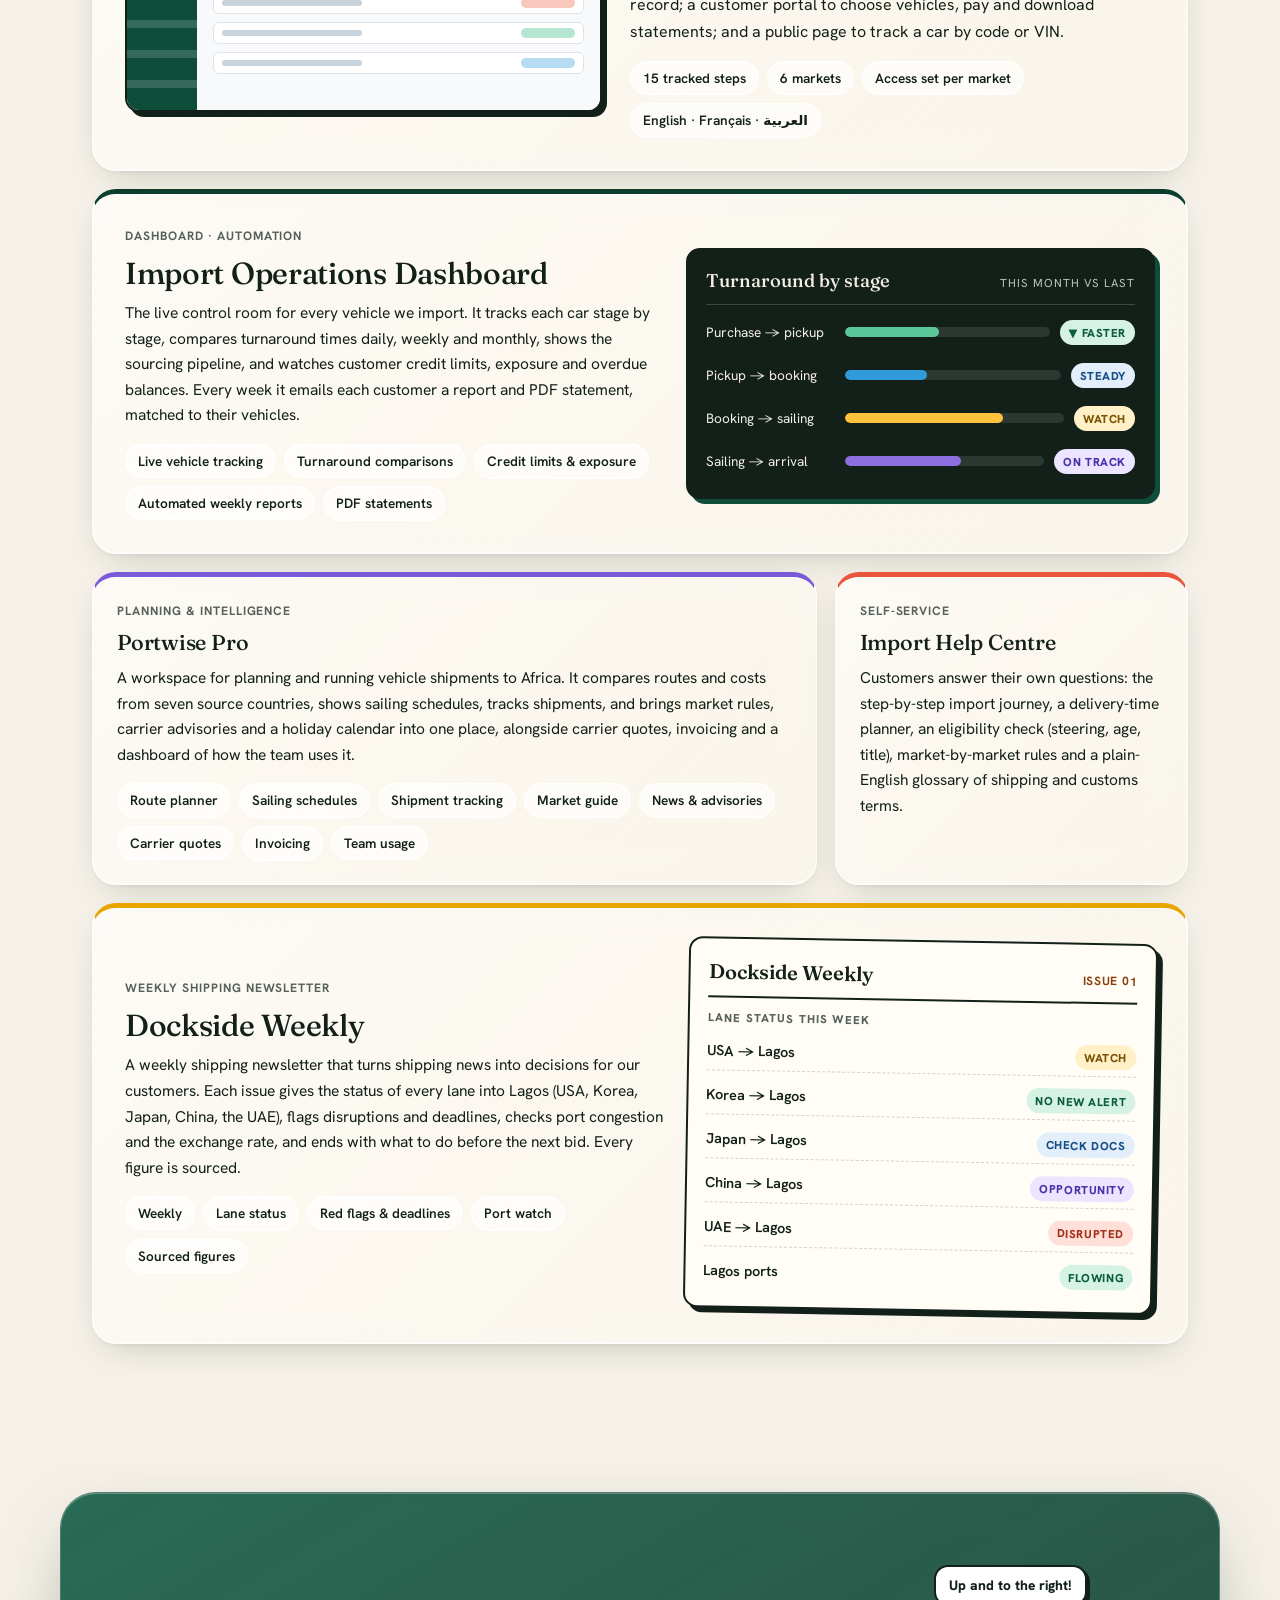
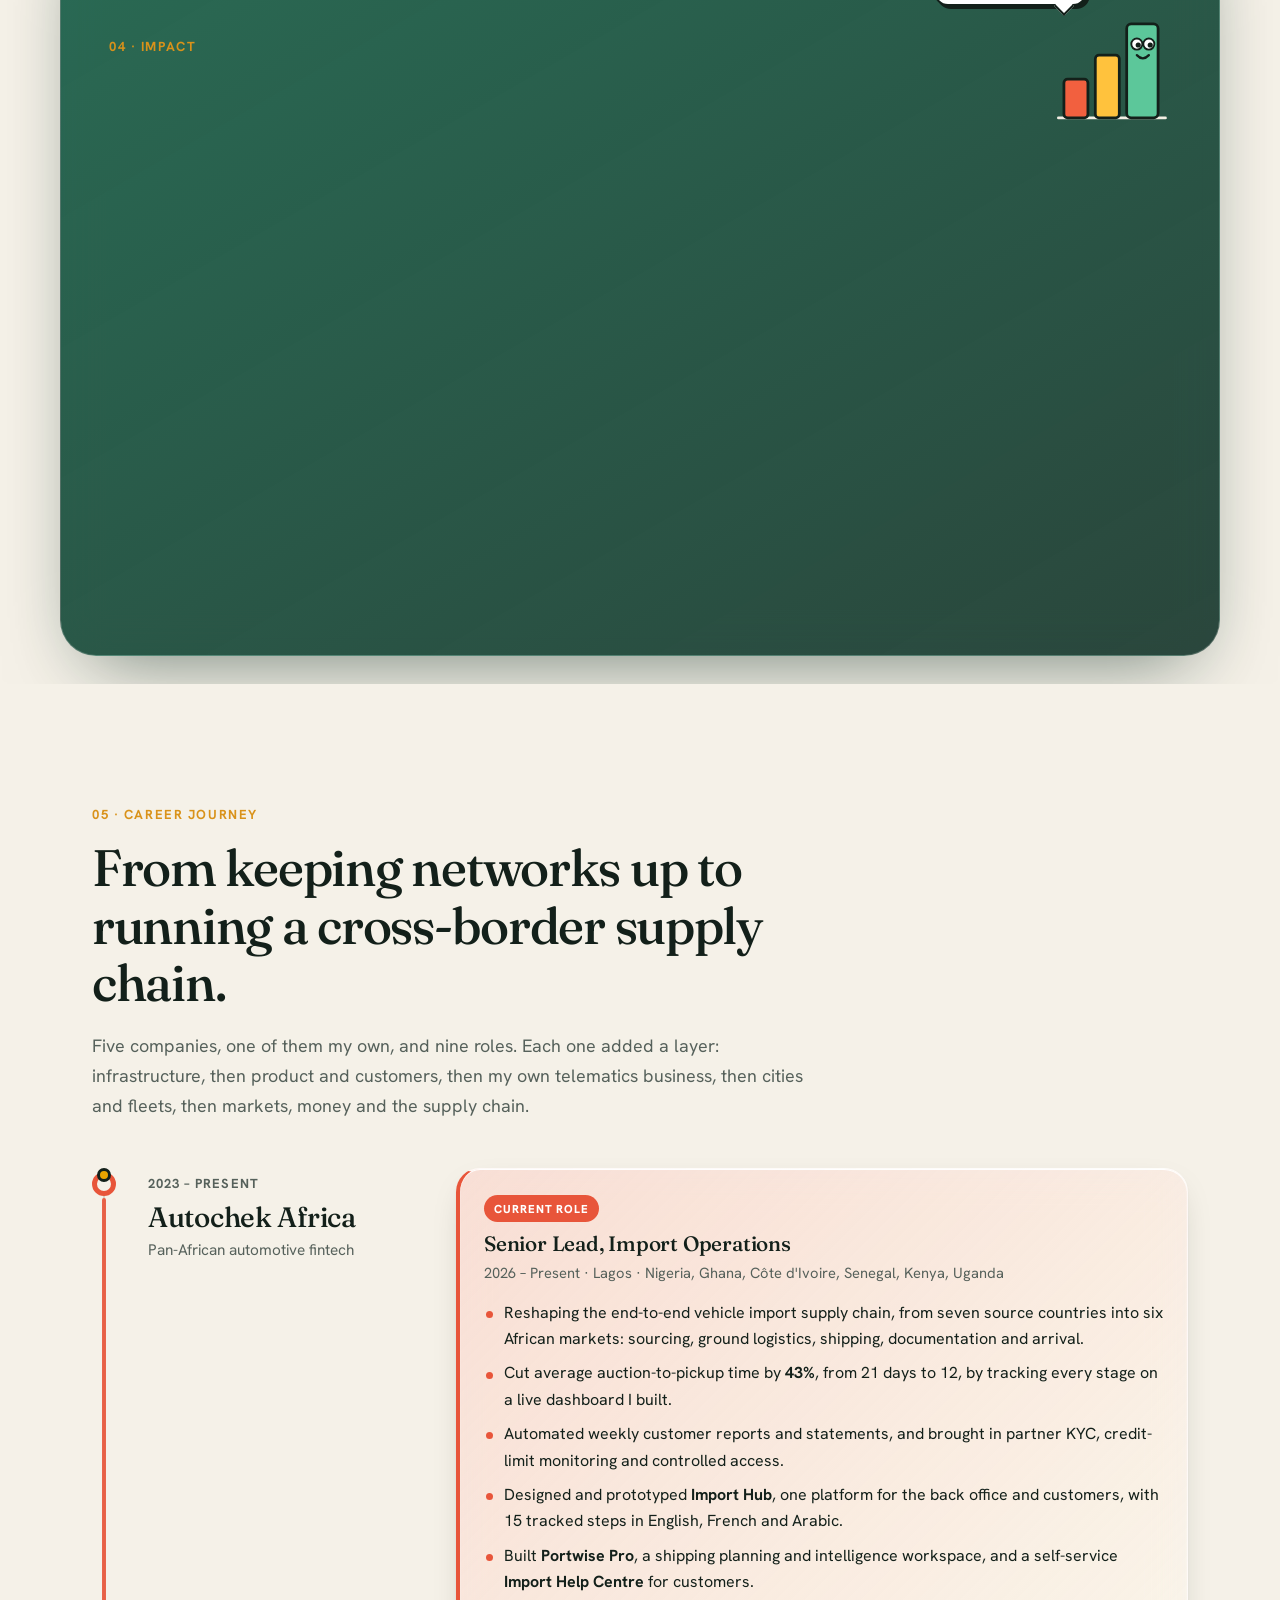
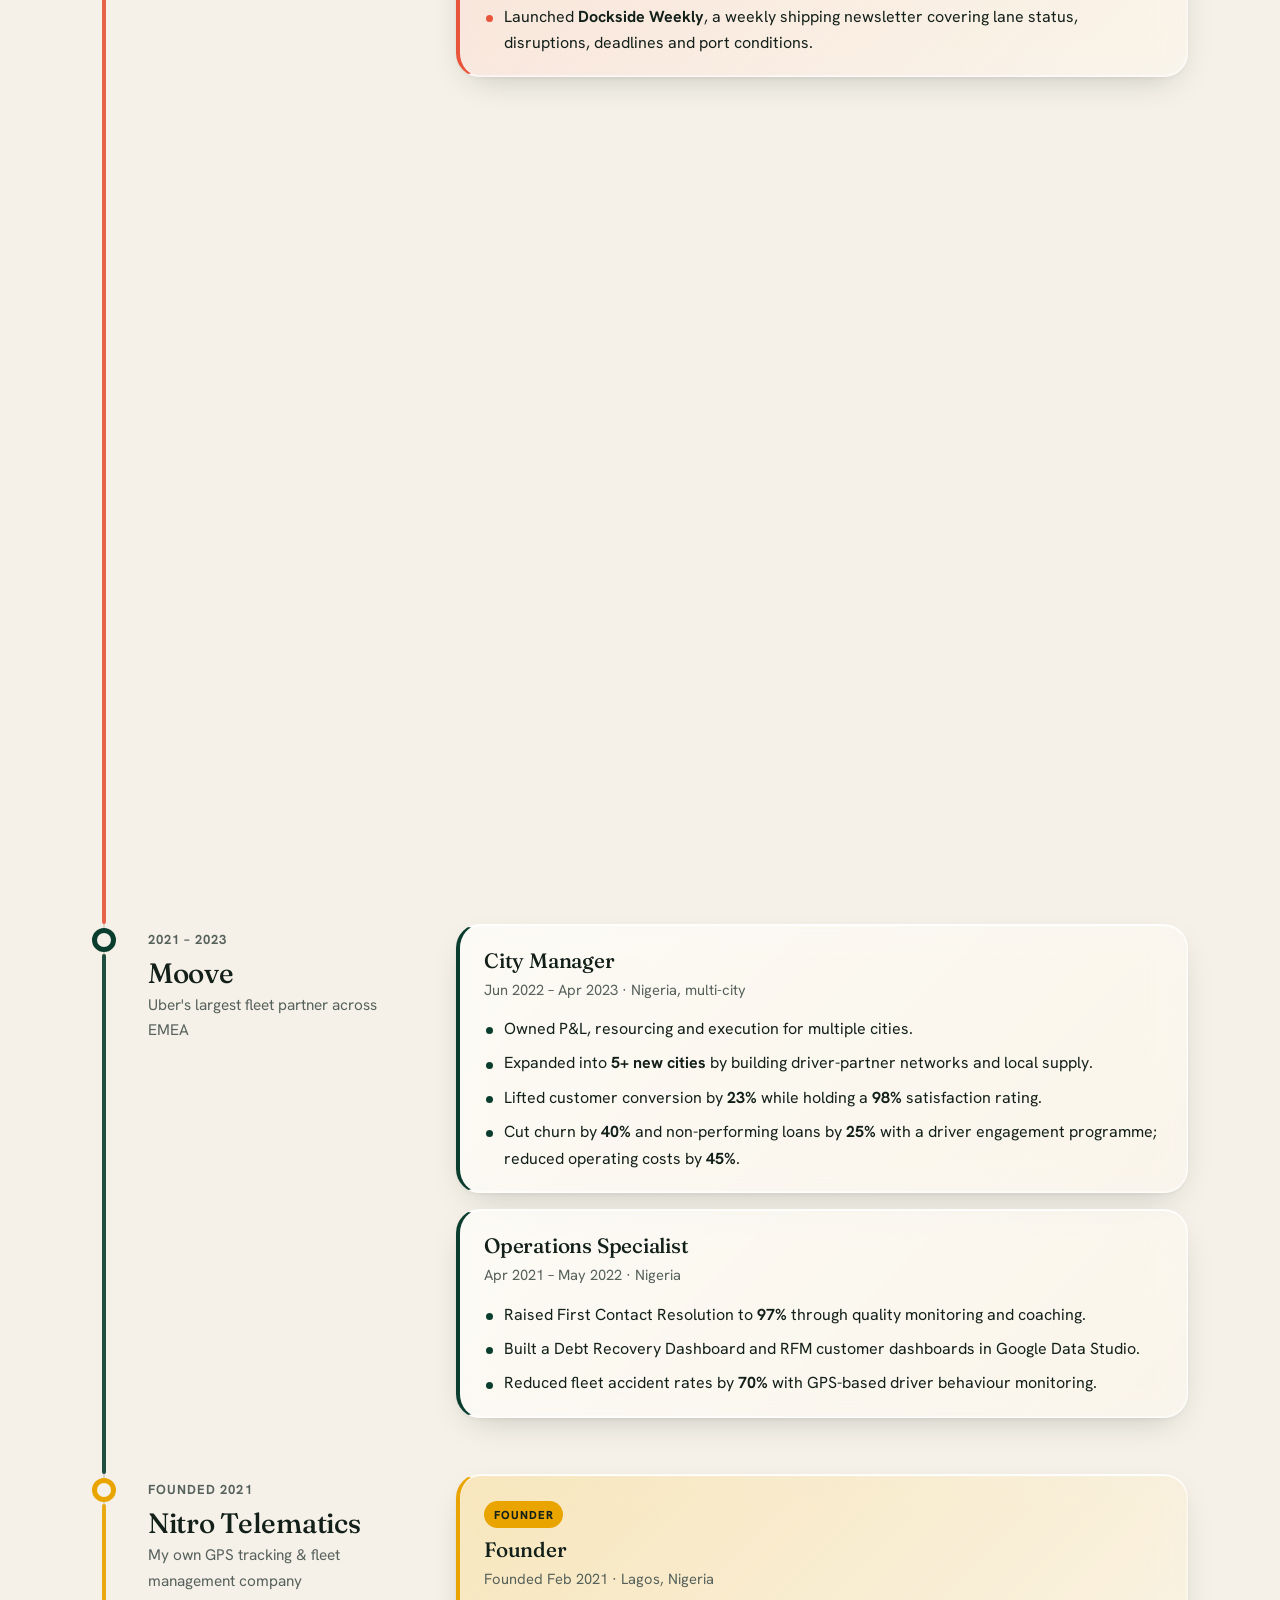
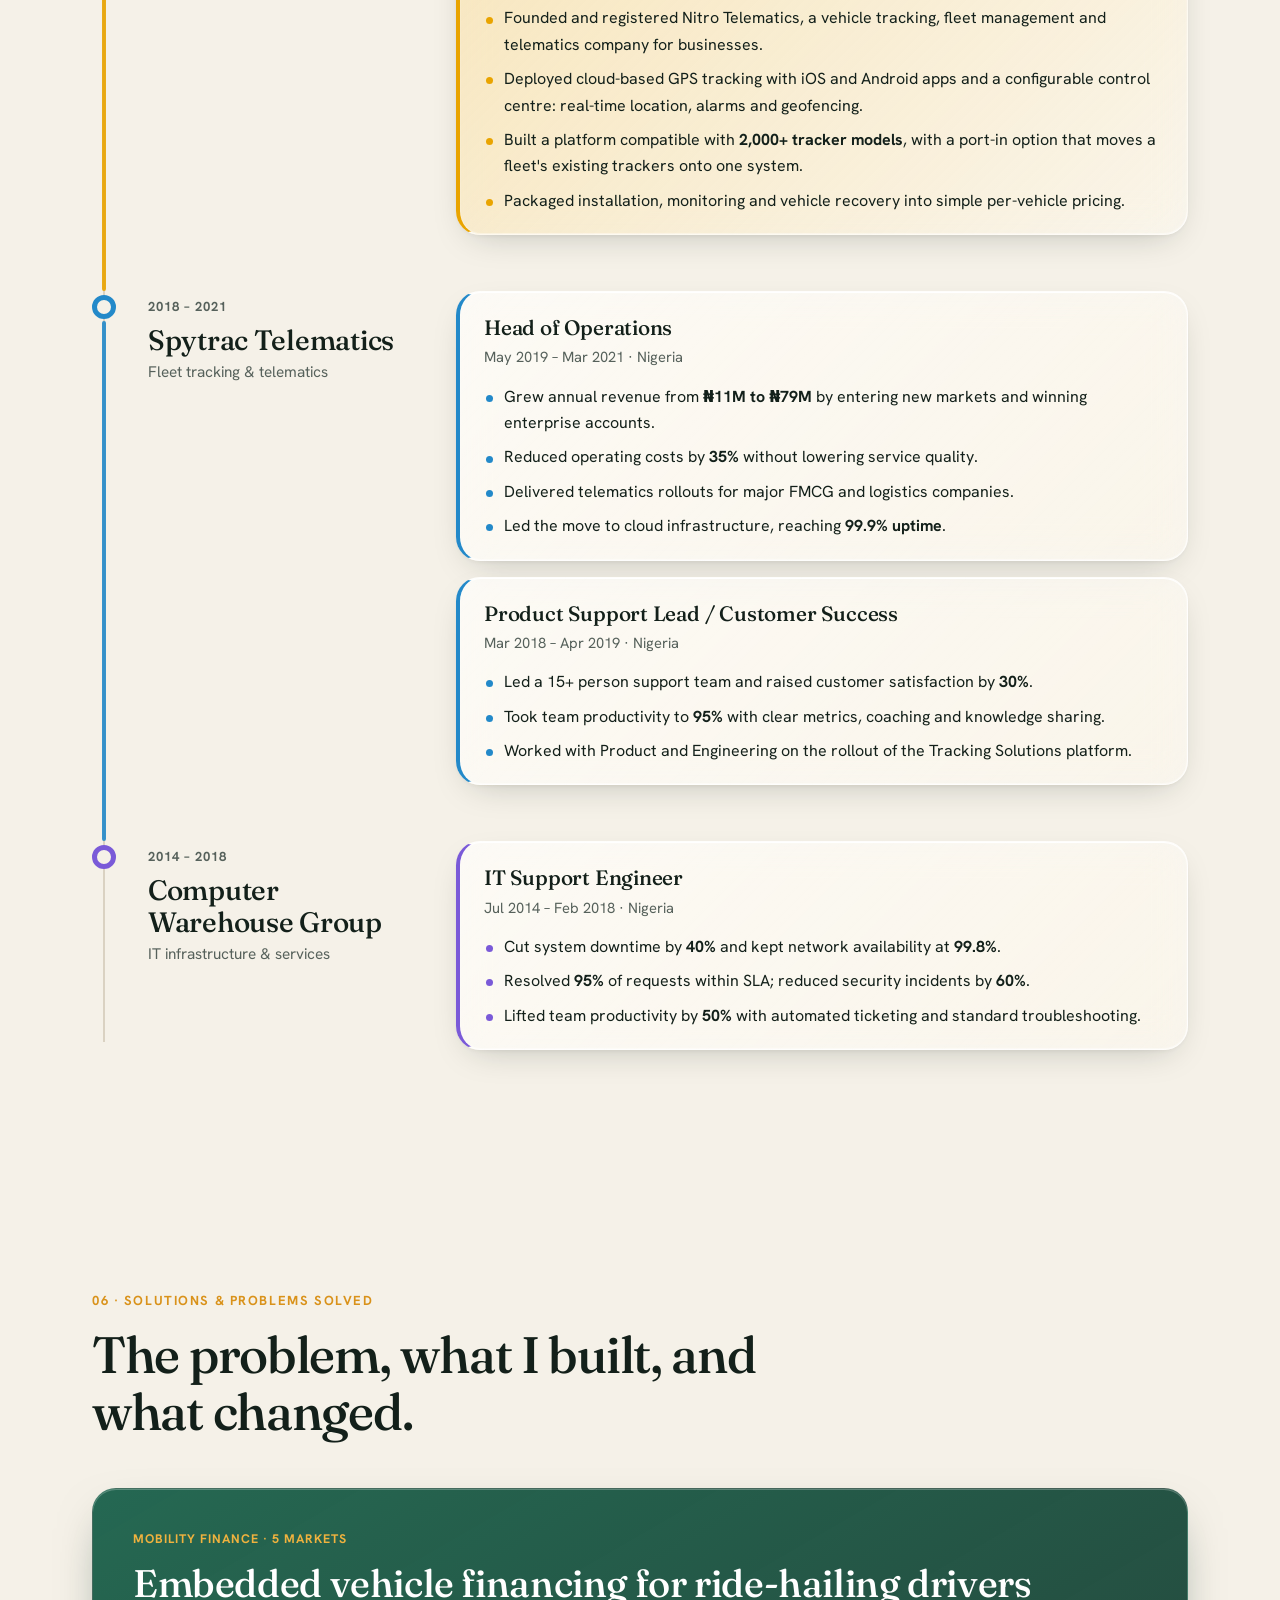
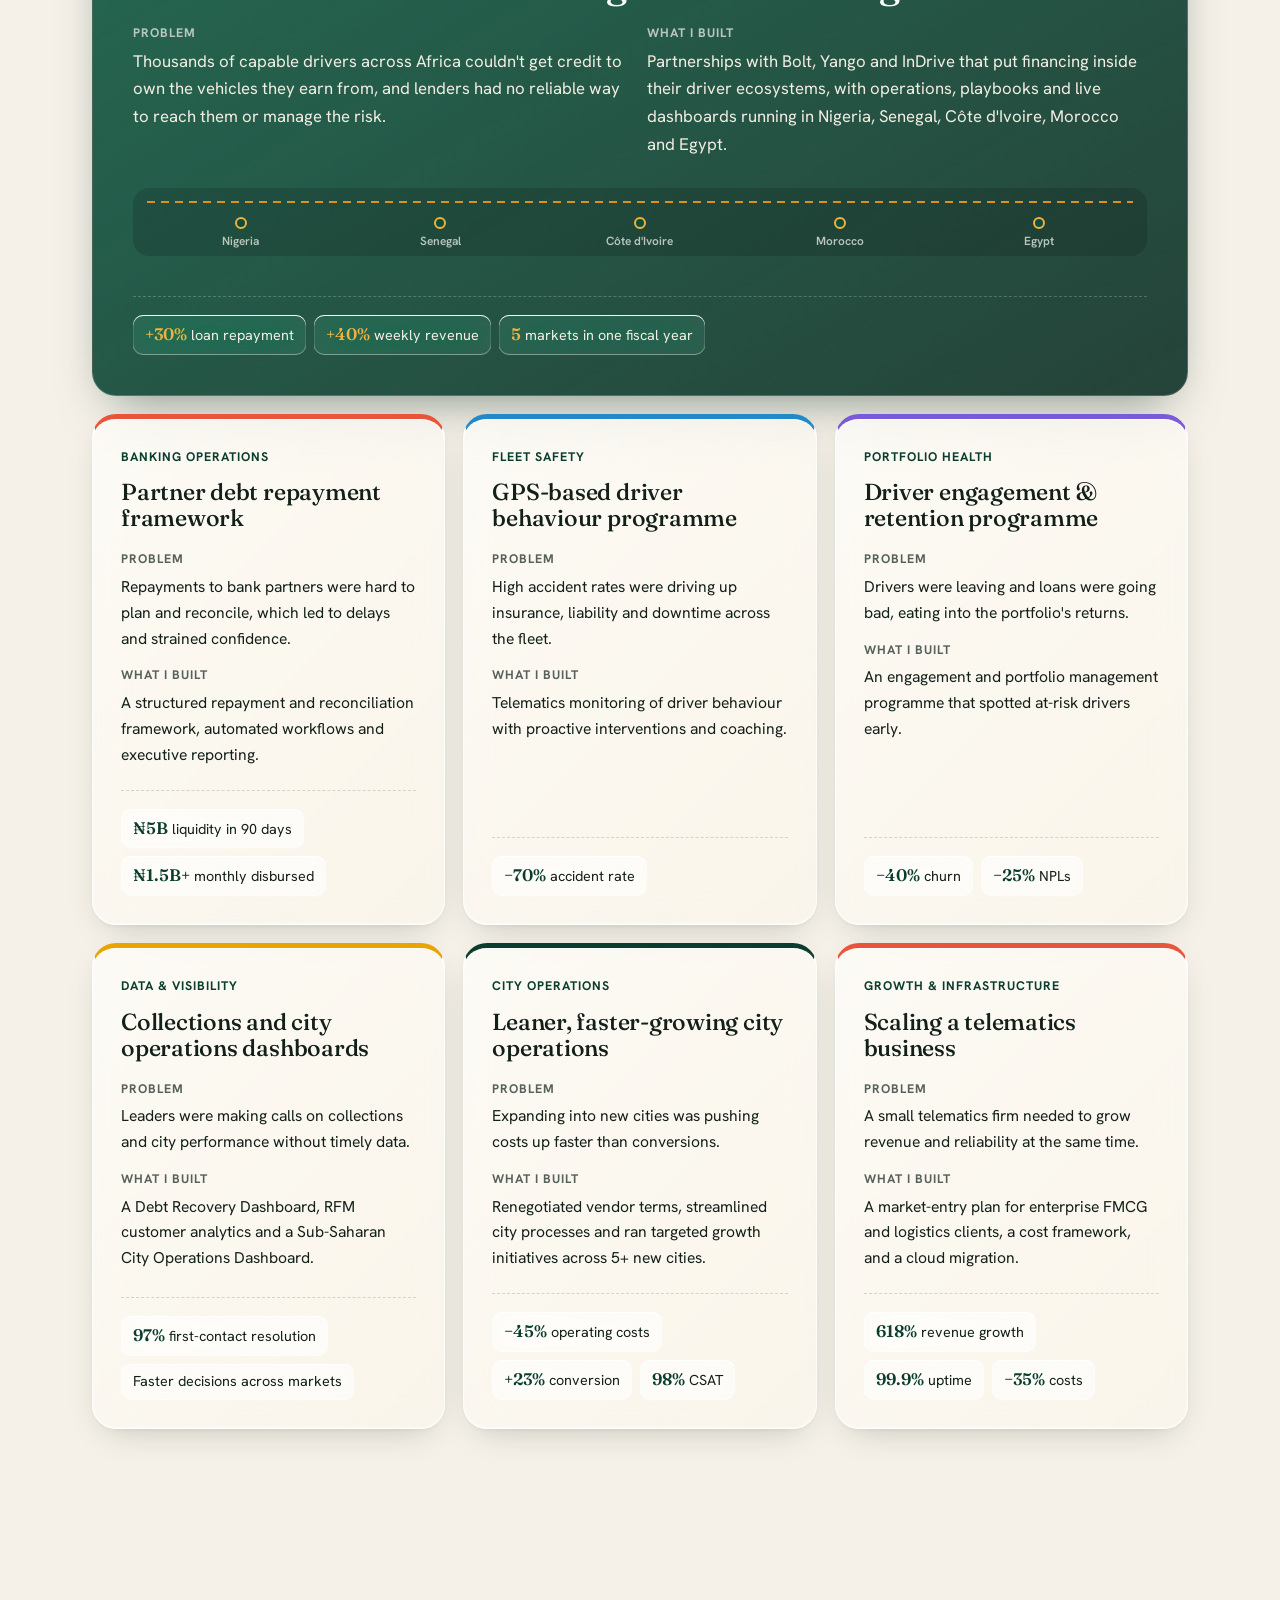
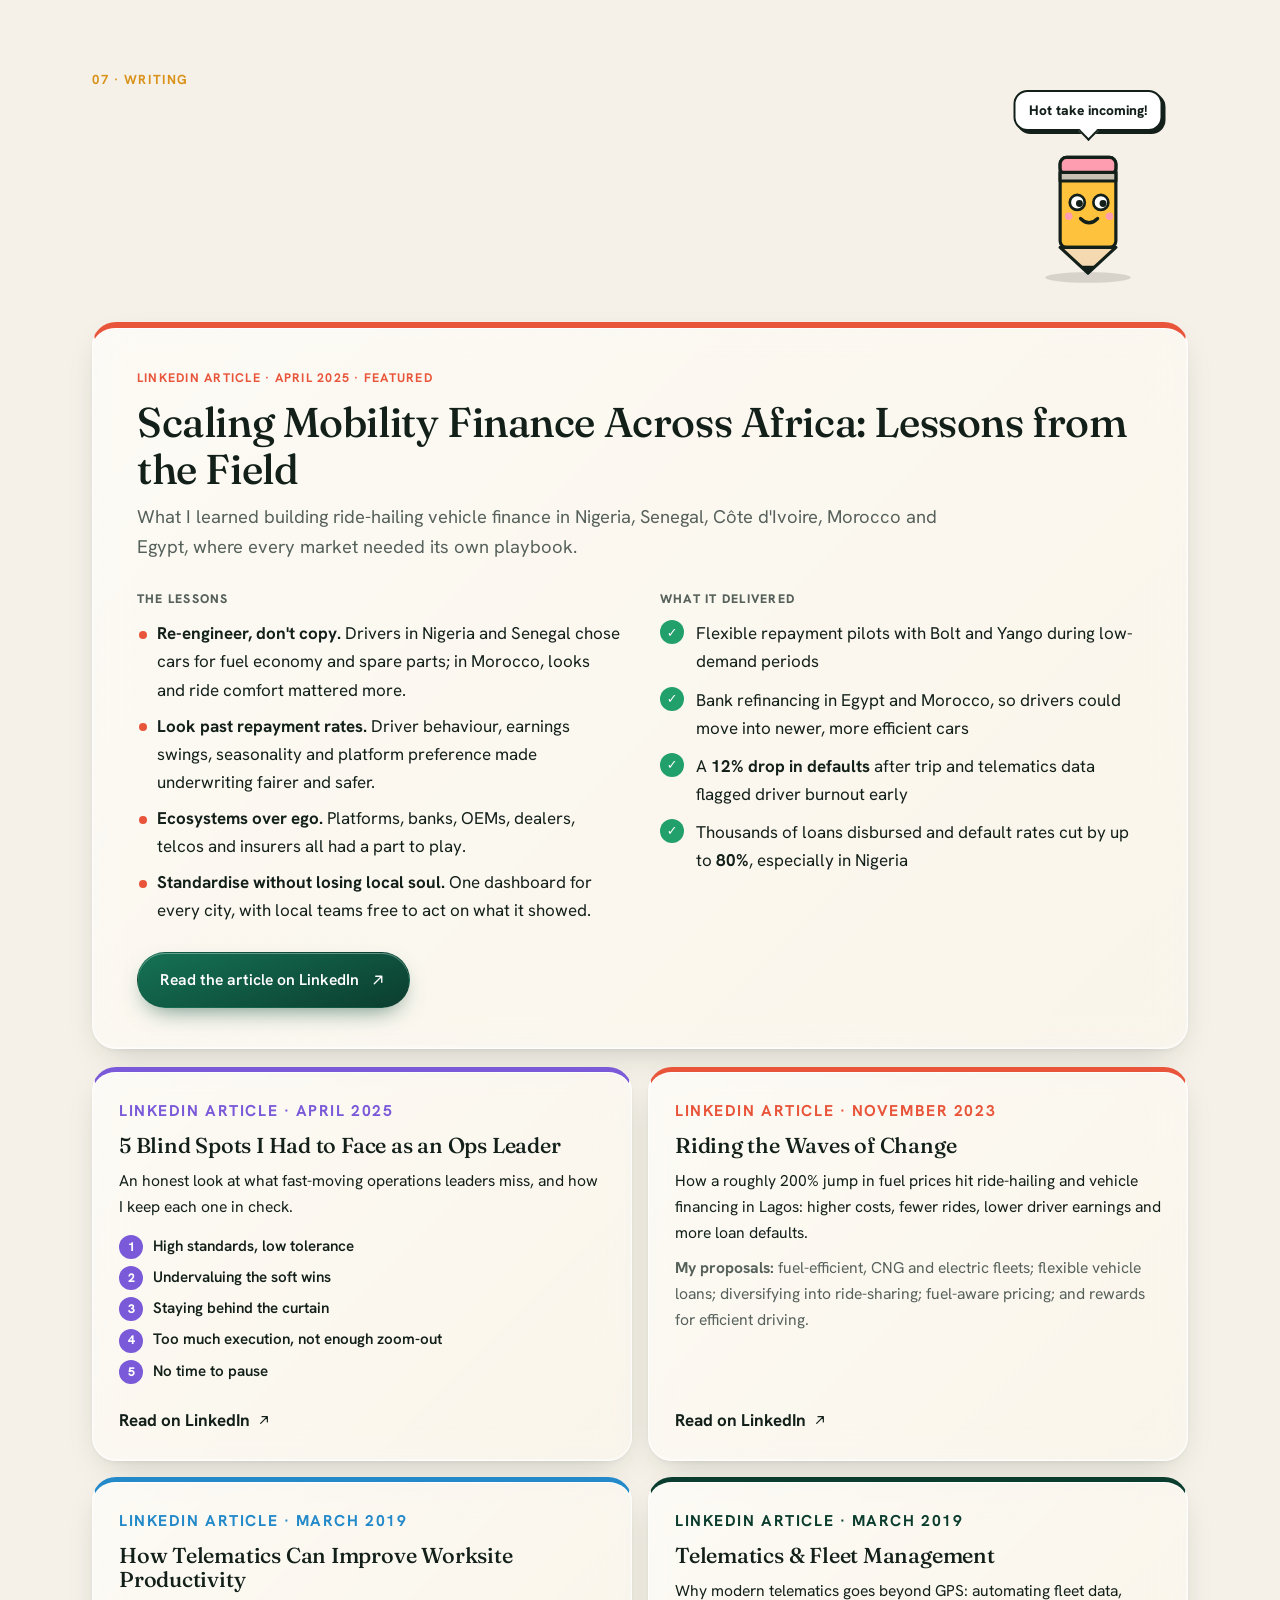
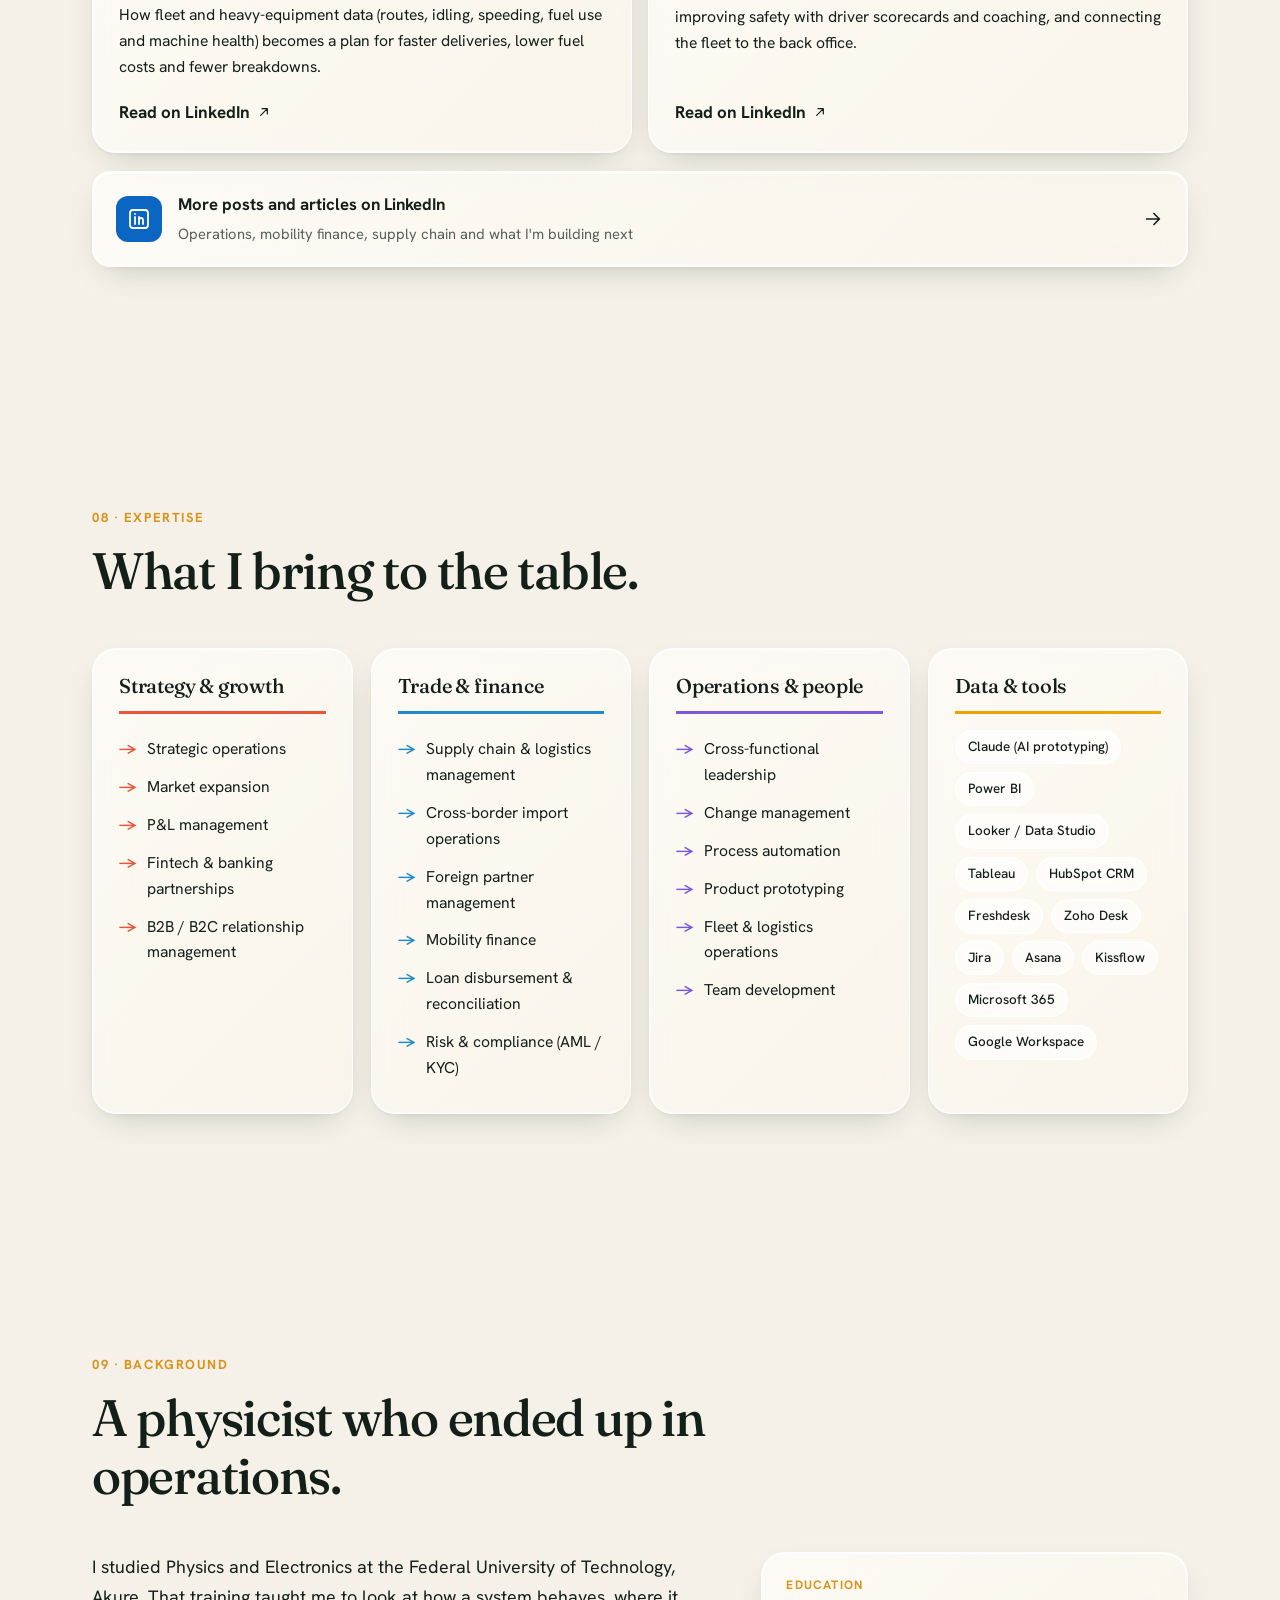
==== commit c46fc3d0: "Add all LinkedIn articles and licences & certifications Co-Authored-By: Claude Opus 5.5 <noreply@ant" ====
--- a/index.html
+++ b/index.html
@@ -825,38 +825,70 @@
 
         <article class="article reveal">
           <div class="article__main">
-            <p class="article__tag">LinkedIn article · July 2023</p>
-            <h3>Riding the Waves of Change</h3>
-            <p class="article__dek">How rising fuel prices are reshaping ride-hailing and vehicle financing in Nigeria, with Lagos as the case study.</p>
+            <p class="article__tag">LinkedIn article · April 2025 · Featured</p>
+            <h3>Scaling Mobility Finance Across Africa: Lessons from the Field</h3>
+            <p class="article__dek">What I learned building ride-hailing vehicle finance in Nigeria, Senegal, Côte d'Ivoire, Morocco and Egypt, where every market needed its own playbook.</p>
             <div class="article__cols">
               <div>
-                <p class="article__label">The problem</p>
-                <p>When fuel costs in Lagos rose by about 200%, the shock hit every part of ride-hailing at once:</p>
+                <p class="article__label">The lessons</p>
                 <ul>
-                  <li>Higher operating costs, and pressure on platform commissions</li>
-                  <li>Fewer rides as fares climb, and longer pickup times</li>
-                  <li>Lower driver earnings, so fewer drivers stay on the road</li>
-                  <li>A bigger gap between the giants and smaller, local players</li>
-                  <li>More loan defaults and fewer new applications for vehicle financing</li>
+                  <li><strong>Re-engineer, don't copy.</strong> Drivers in Nigeria and Senegal chose cars for fuel economy and spare parts; in Morocco, looks and ride comfort mattered more.</li>
+                  <li><strong>Look past repayment rates.</strong> Driver behaviour, earnings swings, seasonality and platform preference made underwriting fairer and safer.</li>
+                  <li><strong>Ecosystems over ego.</strong> Platforms, banks, OEMs, dealers, telcos and insurers all had a part to play.</li>
+                  <li><strong>Standardise without losing local soul.</strong> One dashboard for every city, with local teams free to act on what it showed.</li>
                 </ul>
               </div>
               <div>
-                <p class="article__label">The solutions I proposed</p>
+                <p class="article__label">What it delivered</p>
                 <ul class="checks checks--small">
-                  <li>Move fleets to fuel-efficient, CNG, hybrid and electric vehicles, backed by government incentives</li>
-                  <li>Rework vehicle loans with flexible repayment plans and better rates</li>
-                  <li>Diversify into ride-sharing and partnerships with public transport</li>
-                  <li>Use dynamic pricing that factors in fuel costs</li>
-                  <li>Reward drivers for fuel-efficient driving and peak-hour trips</li>
+                  <li>Flexible repayment pilots with Bolt and Yango during low-demand periods</li>
+                  <li>Bank refinancing in Egypt and Morocco, so drivers could move into newer, more efficient cars</li>
+                  <li>A <strong>12% drop in defaults</strong> after trip and telematics data flagged driver burnout early</li>
+                  <li>Thousands of loans disbursed and default rates cut by up to <strong>80%</strong>, especially in Nigeria</li>
                 </ul>
               </div>
             </div>
-            <a class="btn btn--primary" href="https://www.linkedin.com/pulse/riding-waves-change-navigating-challenges-innovations-omotola-oyelami-fwyxf" target="_blank" rel="noopener">
-              Read the article on LinkedIn
-              <svg viewBox="0 0 24 24" aria-hidden="true"><path d="M7 17 17 7M9 7h8v8"/></svg>
-            </a>
+            <a class="btn btn--primary" href="https://www.linkedin.com/pulse/scaling-mobility-finance-across-africa-lessons-from-field-oyelami-ehaff" target="_blank" rel="noopener">Read the article on LinkedIn <svg viewBox="0 0 24 24" aria-hidden="true"><path d="M7 17 17 7M9 7h8v8"/></svg></a>
           </div>
         </article>
+
+        <div class="posts">
+          <article class="post reveal" style="--c: var(--plum)">
+            <p class="article__tag">LinkedIn article · April 2025</p>
+            <h3>5 Blind Spots I Had to Face as an Ops Leader</h3>
+            <p>An honest look at what fast-moving operations leaders miss, and how I keep each one in check.</p>
+            <ol class="post__list">
+              <li>High standards, low tolerance</li>
+              <li>Undervaluing the soft wins</li>
+              <li>Staying behind the curtain</li>
+              <li>Too much execution, not enough zoom-out</li>
+              <li>No time to pause</li>
+            </ol>
+            <a class="post__link" href="https://www.linkedin.com/pulse/5-blind-spots-i-had-face-ops-leader-omotola-oyelami-exsnf" target="_blank" rel="noopener">Read on LinkedIn <svg viewBox="0 0 24 24" aria-hidden="true"><path d="M7 17 17 7M9 7h8v8"/></svg></a>
+          </article>
+
+          <article class="post reveal" style="--c: var(--coral)">
+            <p class="article__tag">LinkedIn article · November 2023</p>
+            <h3>Riding the Waves of Change</h3>
+            <p>How a roughly 200% jump in fuel prices hit ride-hailing and vehicle financing in Lagos: higher costs, fewer rides, lower driver earnings and more loan defaults.</p>
+            <p class="post__solution"><strong>My proposals:</strong> fuel-efficient, CNG and electric fleets; flexible vehicle loans; diversifying into ride-sharing; fuel-aware pricing; and rewards for efficient driving.</p>
+            <a class="post__link" href="https://www.linkedin.com/pulse/riding-waves-change-navigating-challenges-innovations-omotola-oyelami-fwyxf" target="_blank" rel="noopener">Read on LinkedIn <svg viewBox="0 0 24 24" aria-hidden="true"><path d="M7 17 17 7M9 7h8v8"/></svg></a>
+          </article>
+
+          <article class="post reveal" style="--c: var(--sky)">
+            <p class="article__tag">LinkedIn article · March 2019</p>
+            <h3>How Telematics Can Improve Worksite Productivity</h3>
+            <p>How fleet and heavy-equipment data (routes, idling, speeding, fuel use and machine health) becomes a plan for faster deliveries, lower fuel costs and fewer breakdowns.</p>
+            <a class="post__link" href="https://www.linkedin.com/pulse/how-telematics-can-improve-worksite-productivity-omotola-oyelami" target="_blank" rel="noopener">Read on LinkedIn <svg viewBox="0 0 24 24" aria-hidden="true"><path d="M7 17 17 7M9 7h8v8"/></svg></a>
+          </article>
+
+          <article class="post reveal" style="--c: var(--green-ink)">
+            <p class="article__tag">LinkedIn article · March 2019</p>
+            <h3>Telematics &amp; Fleet Management</h3>
+            <p>Why modern telematics goes beyond GPS: automating fleet data, improving safety with driver scorecards and coaching, and connecting the fleet to the back office.</p>
+            <a class="post__link" href="https://www.linkedin.com/pulse/telematics-fleet-management-omotola-oyelami" target="_blank" rel="noopener">Read on LinkedIn <svg viewBox="0 0 24 24" aria-hidden="true"><path d="M7 17 17 7M9 7h8v8"/></svg></a>
+          </article>
+        </div>
 
         <a class="more-posts reveal" href="https://www.linkedin.com/in/tola-oyelami-4100b162/recent-activity/all/" target="_blank" rel="noopener">
           <span class="more-posts__icon" aria-hidden="true"><svg viewBox="0 0 24 24"><rect x="3" y="3" width="18" height="18" rx="3"/><path d="M8 10v7M8 7v.01M12 17v-4a2 2 0 0 1 4 0v4M12 10v7"/></svg></span>
@@ -950,6 +982,23 @@
               <p>Formal recognition from senior technology leadership for outstanding performance and operational contribution.</p>
             </div>
           </aside>
+        </div>
+
+        <div class="certs-wrap">
+          <h3 class="certs-title reveal">Licences &amp; certifications</h3>
+          <ul class="certs">
+            <li class="cert cert--li reveal"><span class="cert__badge" aria-hidden="true">in</span><div><h4>Operations Strategy for Business</h4><p>LinkedIn Learning · PMI-registered course</p></div><time>Aug 2024</time></li>
+            <li class="cert cert--ud reveal"><span class="cert__badge" aria-hidden="true">U</span><div><h4>AI and Operations Management &amp; Strategic Management 2.0</h4><p>Udemy</p></div><time>Jun 2024</time></li>
+            <li class="cert cert--al reveal"><span class="cert__badge" aria-hidden="true">A</span><div><h4>Strategic Management: Corporate Strategy</h4><p>Alison · Score 80%</p></div><time>Jan 2021</time></li>
+            <li class="cert cert--ud reveal"><span class="cert__badge" aria-hidden="true">U</span><div><h4>Introduction to Service Management with ITIL 4</h4><p>Udemy</p></div><time>Jan 2021</time></li>
+            <li class="cert cert--li reveal"><span class="cert__badge" aria-hidden="true">in</span><div><h4>Learning G Suite Administration</h4><p>LinkedIn Learning · CompTIA CEUs</p></div><time>Jul 2020</time></li>
+            <li class="cert cert--li reveal"><span class="cert__badge" aria-hidden="true">in</span><div><h4>Business Acumen for Project Managers</h4><p>LinkedIn Learning · PMI PDUs</p></div><time>Jul 2020</time></li>
+            <li class="cert cert--li reveal"><span class="cert__badge" aria-hidden="true">in</span><div><h4>Change Management Foundations</h4><p>LinkedIn Learning</p></div><time>Jul 2020</time></li>
+            <li class="cert cert--li reveal"><span class="cert__badge" aria-hidden="true">in</span><div><h4>Strategic Thinking</h4><p>LinkedIn Learning</p></div><time>Jun 2020</time></li>
+            <li class="cert cert--li reveal"><span class="cert__badge" aria-hidden="true">in</span><div><h4>Creating Your IT Strategy</h4><p>LinkedIn Learning</p></div><time>Jun 2020</time></li>
+            <li class="cert cert--al reveal"><span class="cert__badge" aria-hidden="true">A</span><div><h4>Diploma in Operations Management</h4><p>Alison · Score 97%</p></div><time>2019</time></li>
+            <li class="cert cert--pm reveal"><span class="cert__badge" aria-hidden="true">PM</span><div><h4>Project Management Professional</h4><p>PMP Institute (PMPI) Nigeria</p></div><time>Jul 2017</time></li>
+          </ul>
         </div>
 
         <div class="snaps-wrap">
--- a/styles.css
+++ b/styles.css
@@ -988,3 +988,37 @@
 }
 @media (prefers-reduced-motion: reduce) { .liquid-bg i { animation: none !important; } .btn::after { display: none; } }
 @media print { .liquid-bg { display: none; } }
+
+/* ---------- more writing: article grid ---------- */
+.posts { display: grid; gap: 16px; margin-top: 18px; }
+@media (min-width: 760px) { .posts { grid-template-columns: repeat(2, 1fr); } }
+.post { display: flex; flex-direction: column; gap: 10px; padding: 26px; border-radius: 24px; border: 1px solid var(--glass-border); border-top: 5px solid var(--c);
+  background: var(--glass-fill); -webkit-backdrop-filter: var(--glass-blur); backdrop-filter: var(--glass-blur); box-shadow: var(--glass-shadow), var(--glass-inset); }
+.post .article__tag { color: var(--c); margin-bottom: 0; }
+.post h3 { font-size: 1.35rem; }
+.post p { margin: 0; font-size: .98rem; }
+.post__list { padding-left: 0; counter-reset: bs; display: grid; gap: 6px; margin: 4px 0; }
+.post__list li { counter-increment: bs; display: flex; gap: 10px; align-items: baseline; font-weight: 600; font-size: .95rem; }
+.post__list li::before { content: counter(bs); flex: none; width: 24px; height: 24px; border-radius: 50%; display: grid; place-items: center; font-size: .78rem; font-weight: 800; color: #fff; background: var(--c); }
+.post__solution { color: var(--muted); }
+.post__link { margin-top: auto; padding-top: 8px; display: inline-flex; align-items: center; gap: 6px; font-weight: 700; text-decoration: none; color: var(--ink); }
+.post__link svg { width: 16px; height: 16px; transition: transform .2s; }
+.post__link:hover svg { transform: translate(2px, -2px); }
+.article__cols ul:not(.checks) li strong { color: var(--ink); }
+
+/* ---------- licences & certifications ---------- */
+.certs-wrap { margin-top: 56px; }
+.certs-title { font-size: 1.6rem; margin-bottom: 18px; }
+.certs { display: grid; gap: 12px; }
+@media (min-width: 720px) { .certs { grid-template-columns: repeat(2, 1fr); } }
+@media (min-width: 1060px) { .certs { grid-template-columns: repeat(3, 1fr); } }
+.cert { display: grid; grid-template-columns: auto 1fr; gap: 6px 14px; align-items: start; padding: 16px 18px; border-radius: 18px; border: 1px solid var(--glass-border);
+  background: var(--glass-fill); -webkit-backdrop-filter: var(--glass-blur); backdrop-filter: var(--glass-blur); box-shadow: var(--glass-shadow), var(--glass-inset); }
+.cert__badge { grid-row: span 2; width: 42px; height: 42px; border-radius: 12px; display: grid; place-items: center; font-weight: 800; font-size: .9rem; color: #fff; box-shadow: inset 0 1px 0 rgba(255,255,255,.35); }
+.cert--li .cert__badge { background: #0A66C2; }
+.cert--ud .cert__badge { background: #A435F0; }
+.cert--al .cert__badge { background: #1B9E5A; }
+.cert--pm .cert__badge { background: var(--coral); }
+.cert h4 { font-family: var(--serif); font-size: 1.05rem; font-weight: 500; line-height: 1.25; margin: 0; }
+.cert p { margin: 2px 0 0; font-size: .86rem; color: var(--muted); }
+.cert time { grid-column: 2; font-size: .78rem; font-weight: 700; letter-spacing: .06em; text-transform: uppercase; color: var(--muted); }
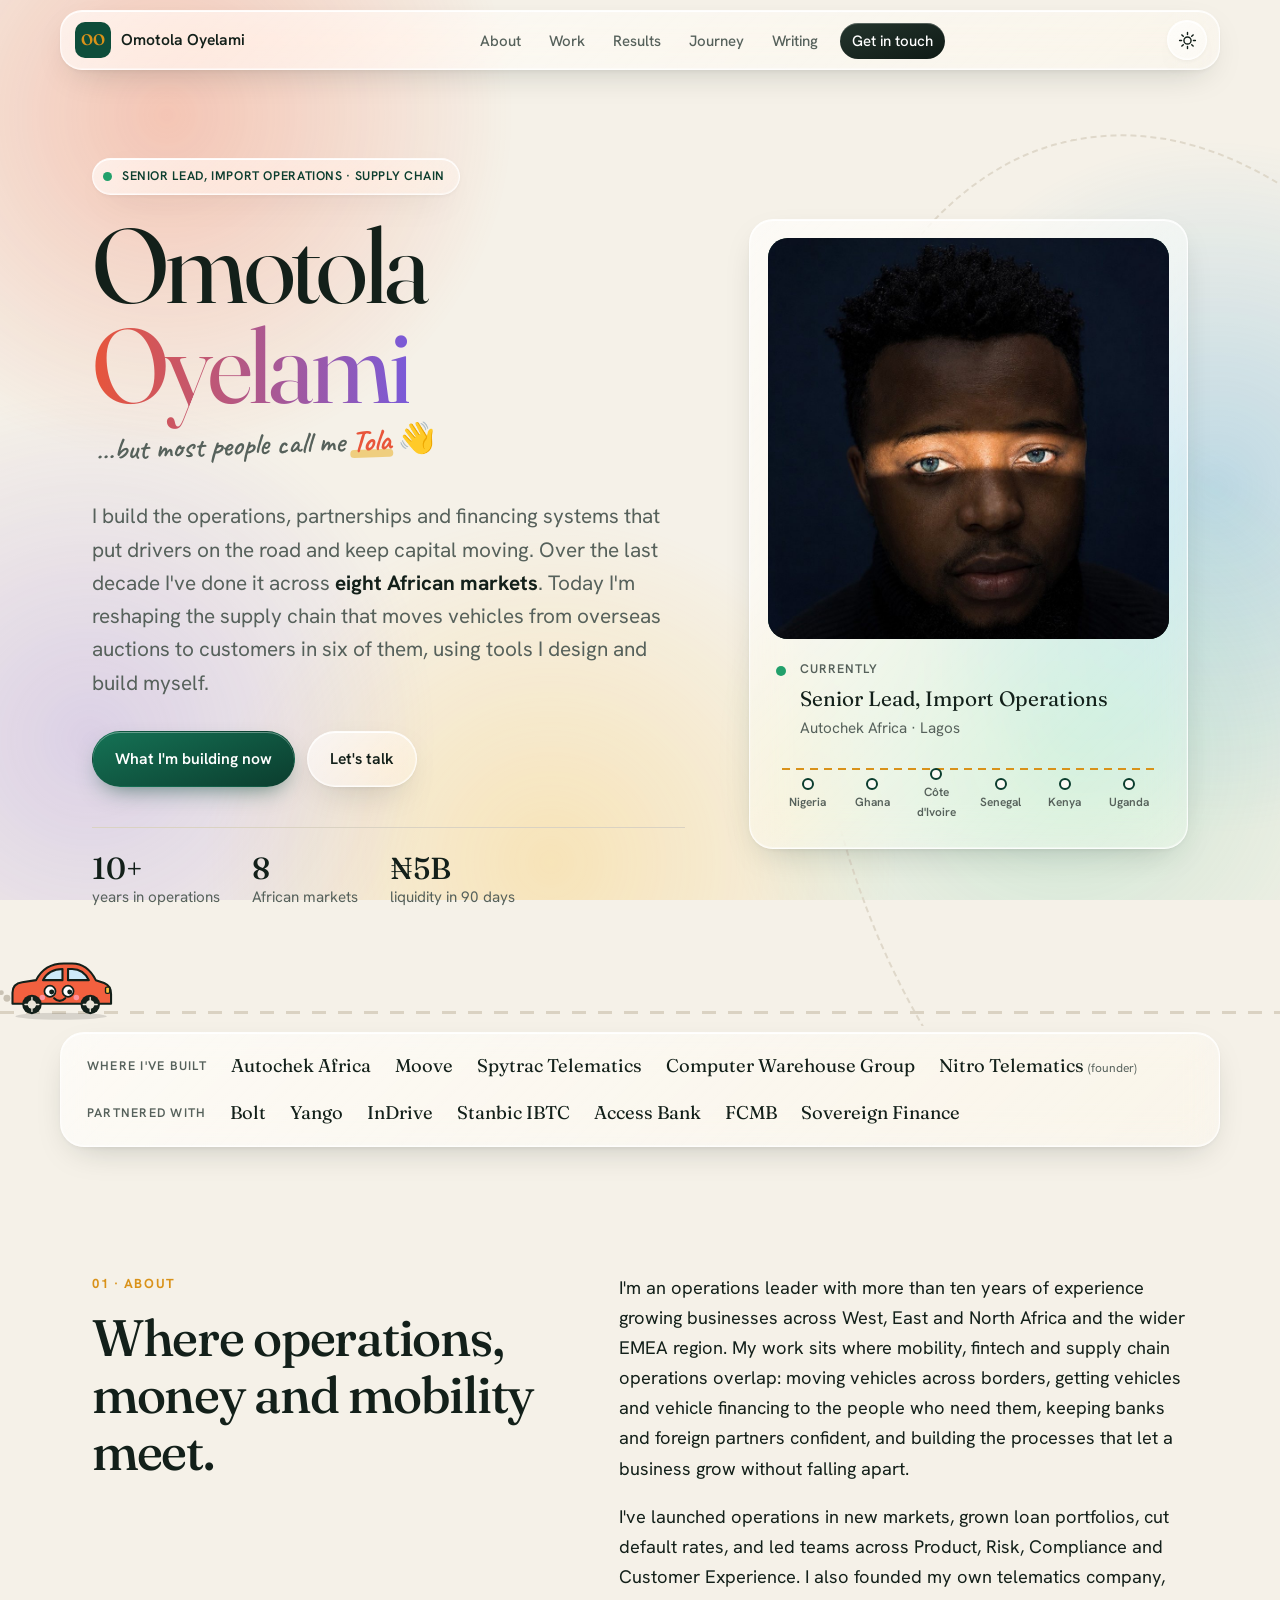
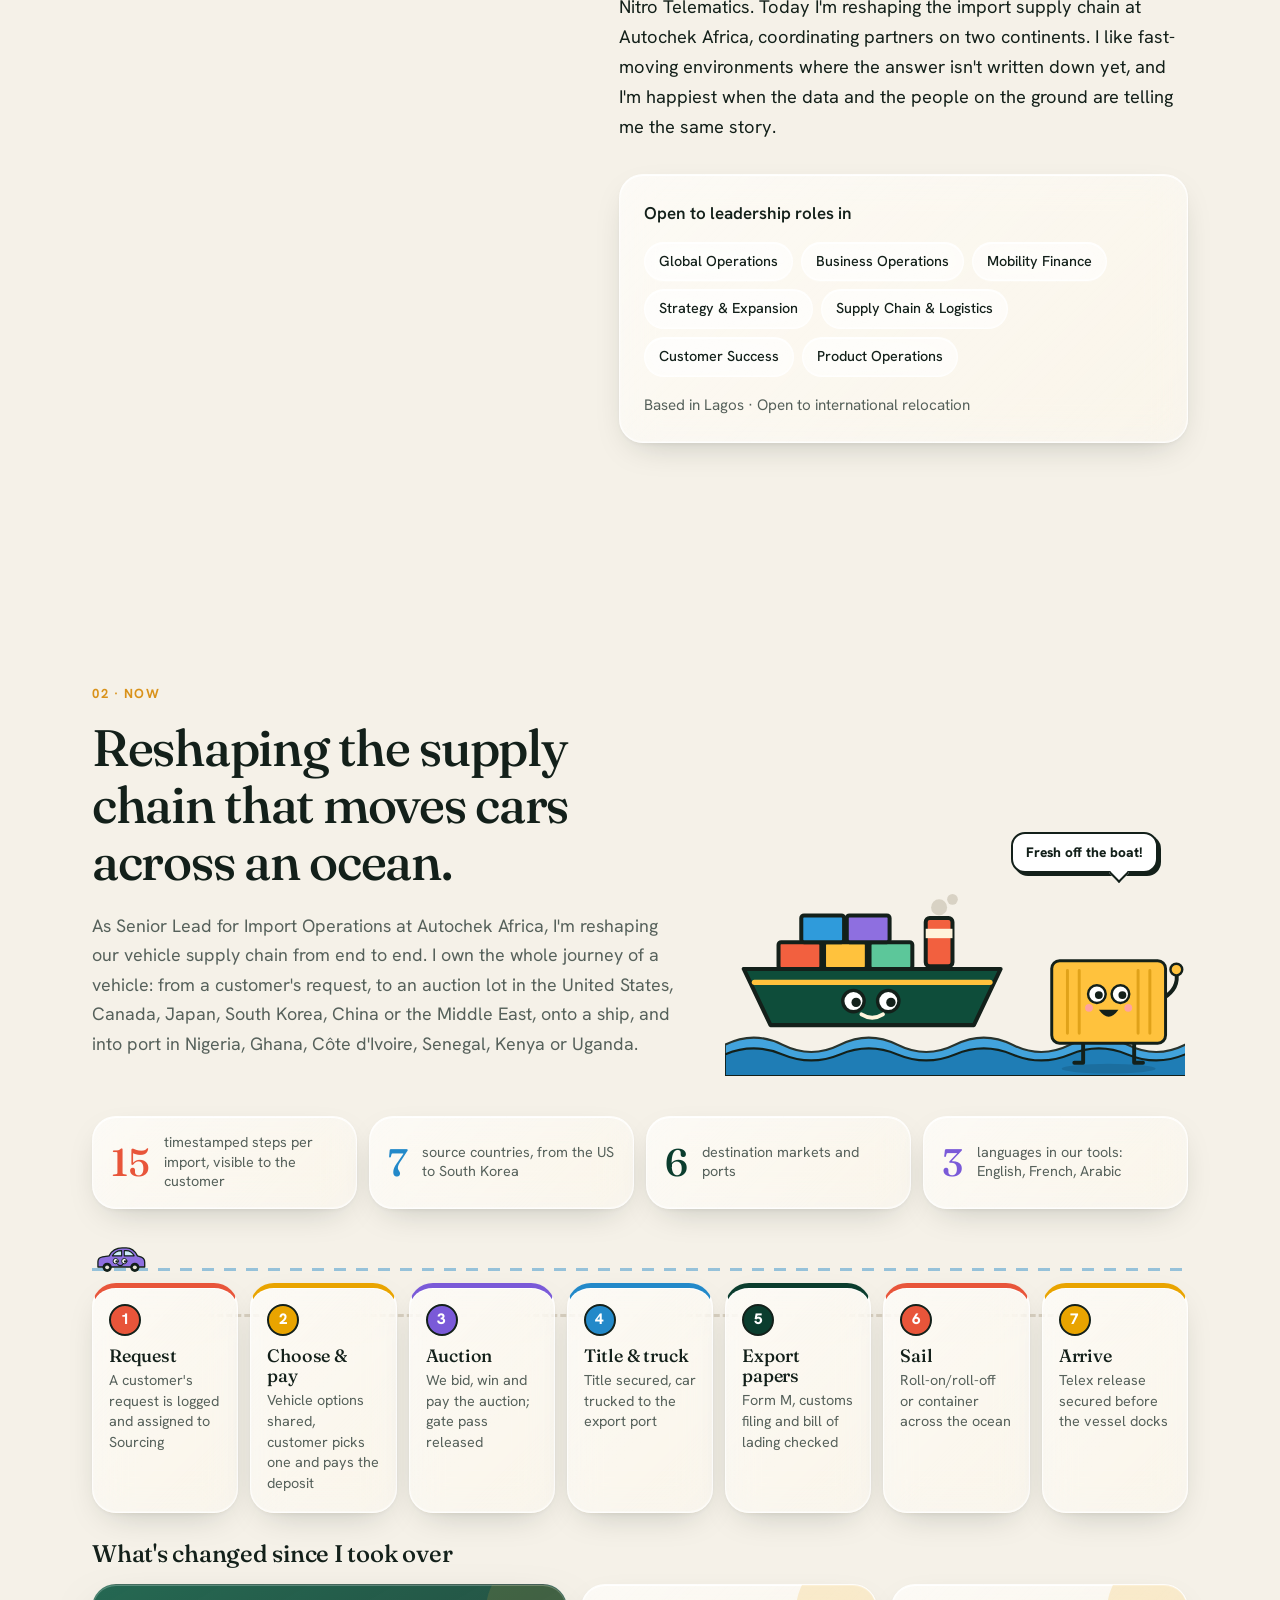
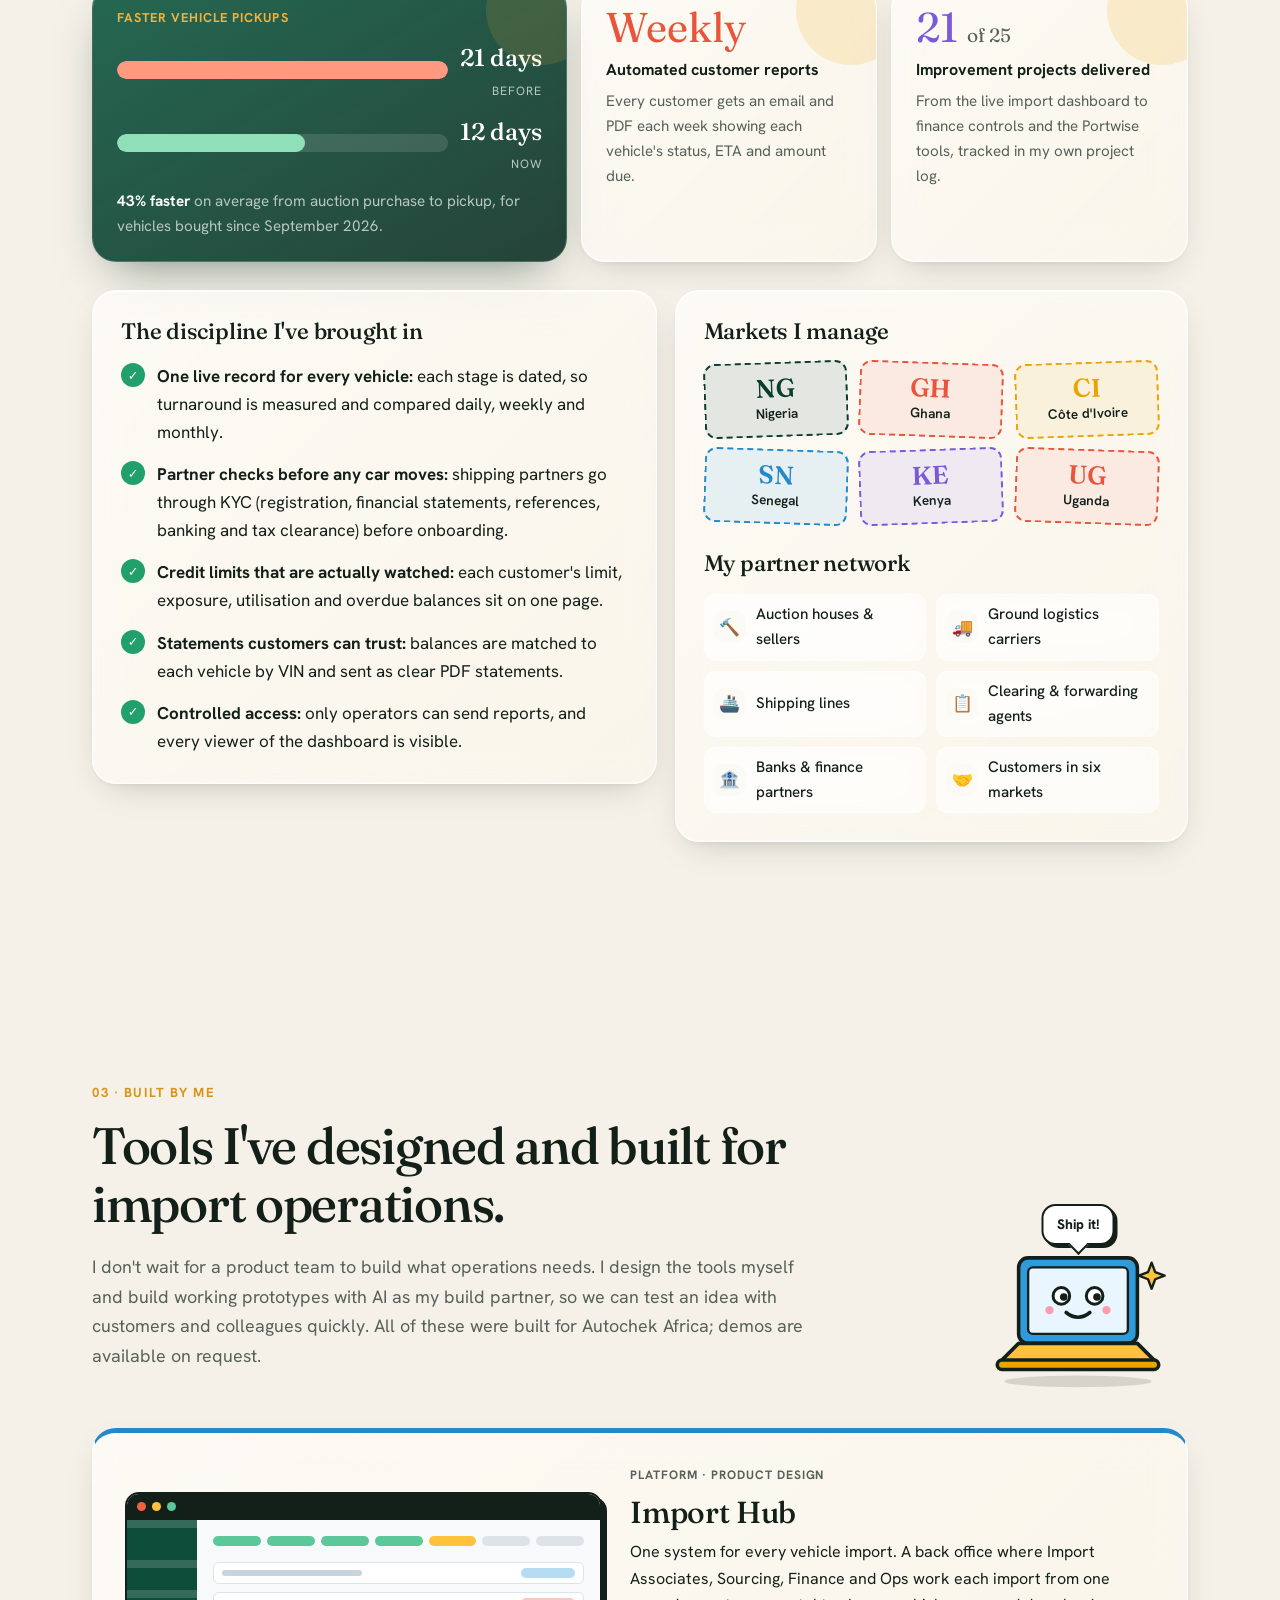
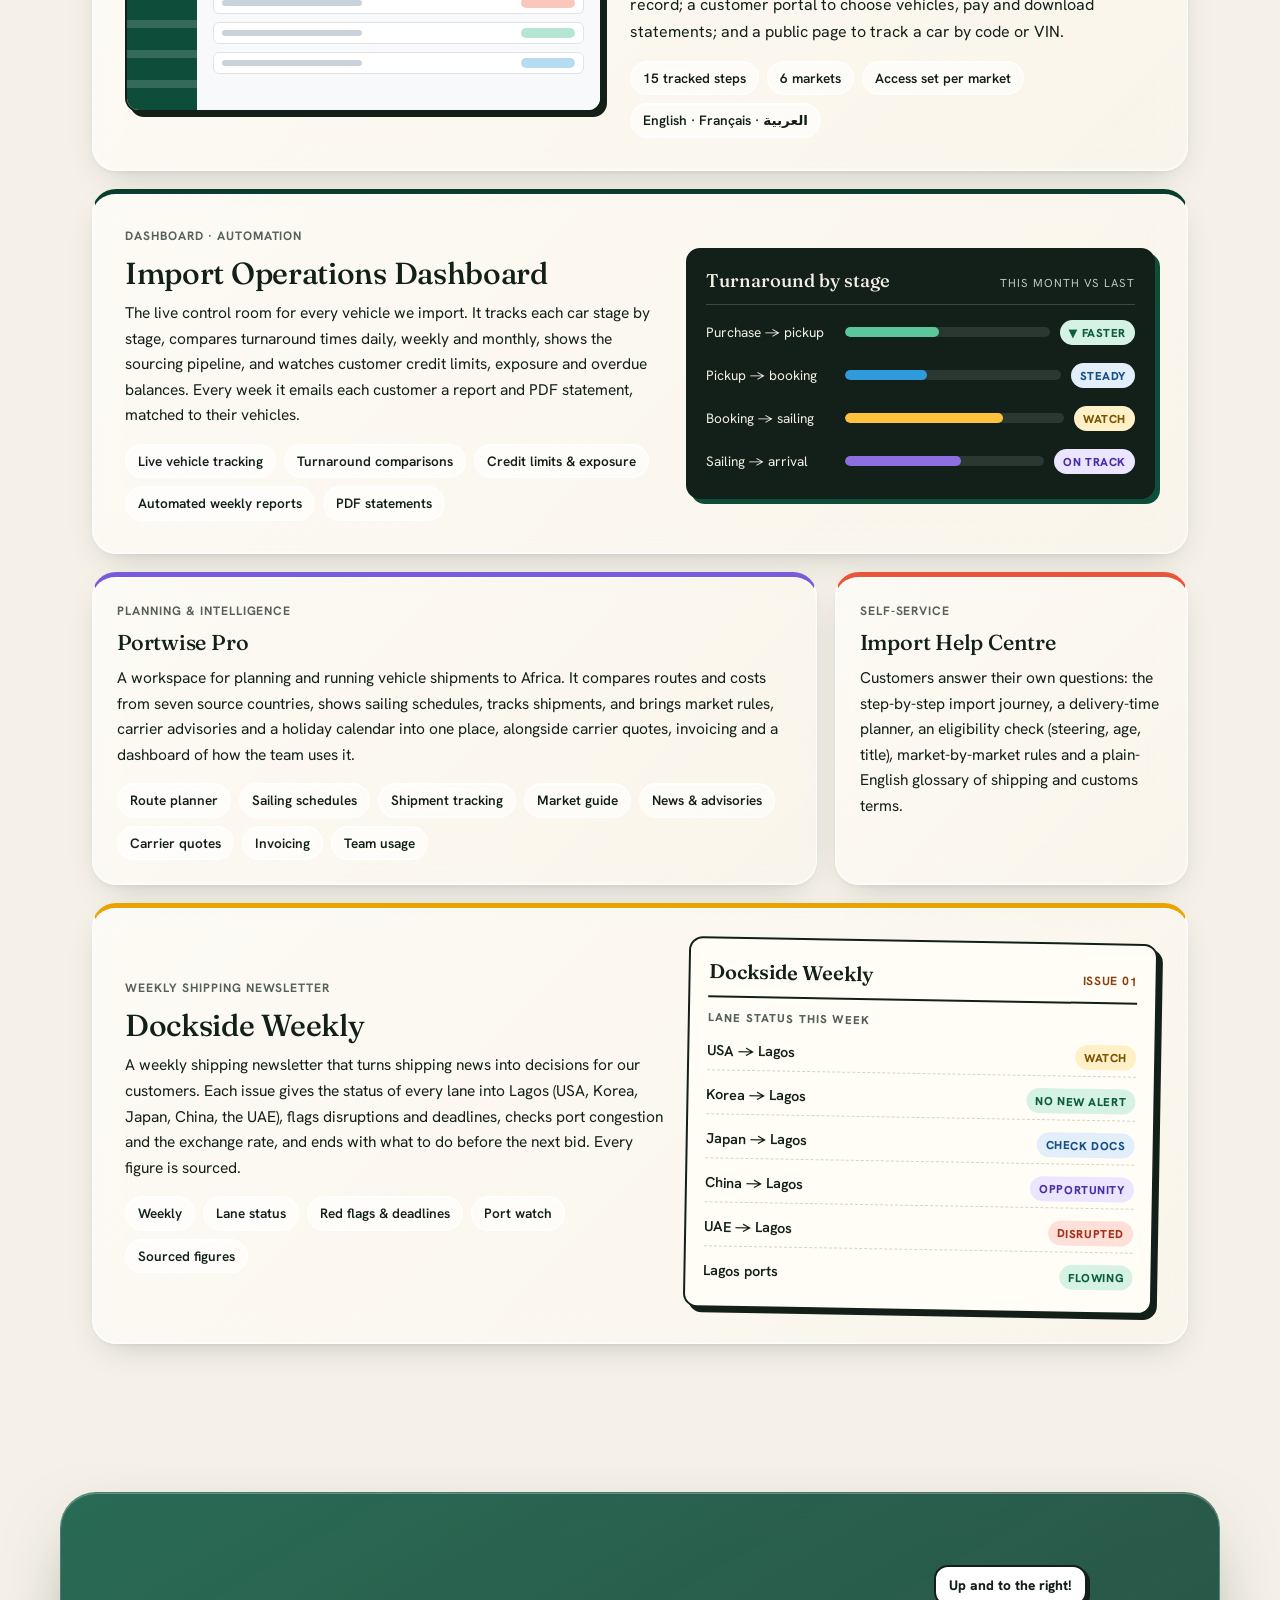
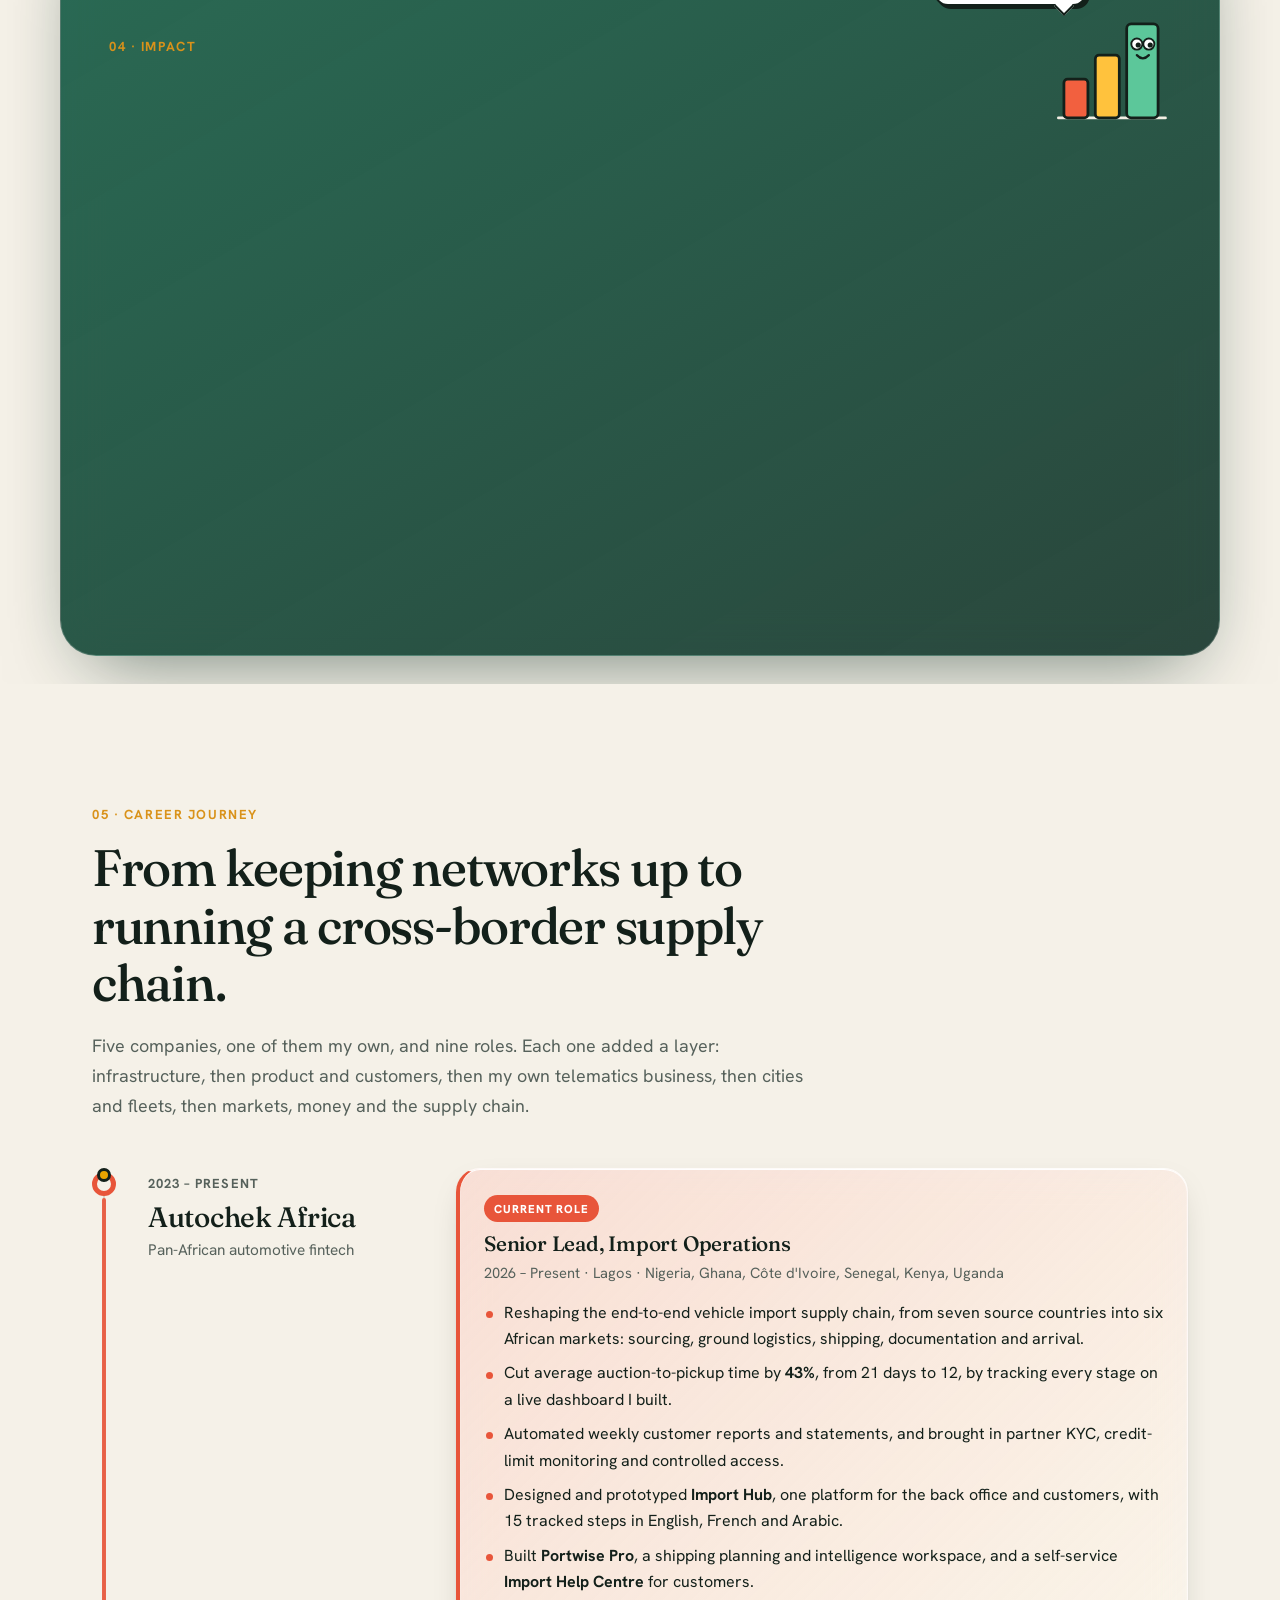
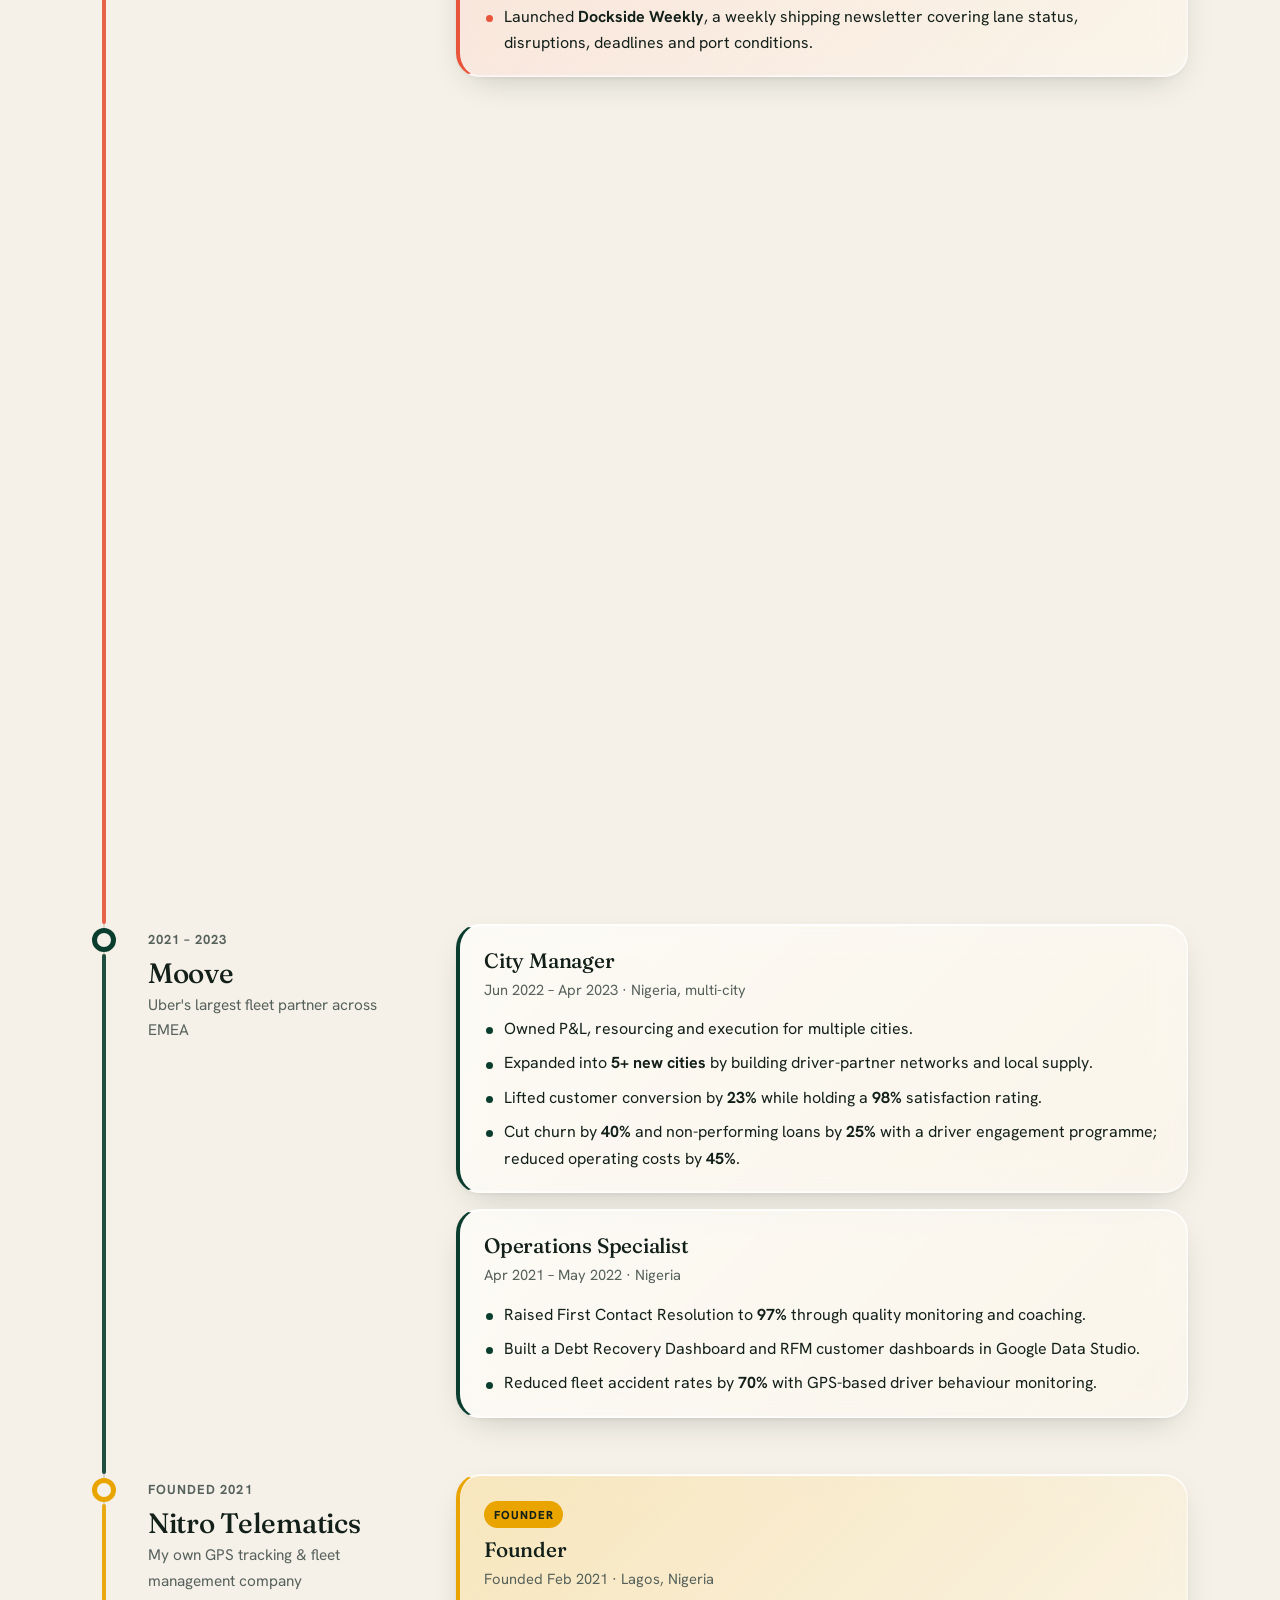
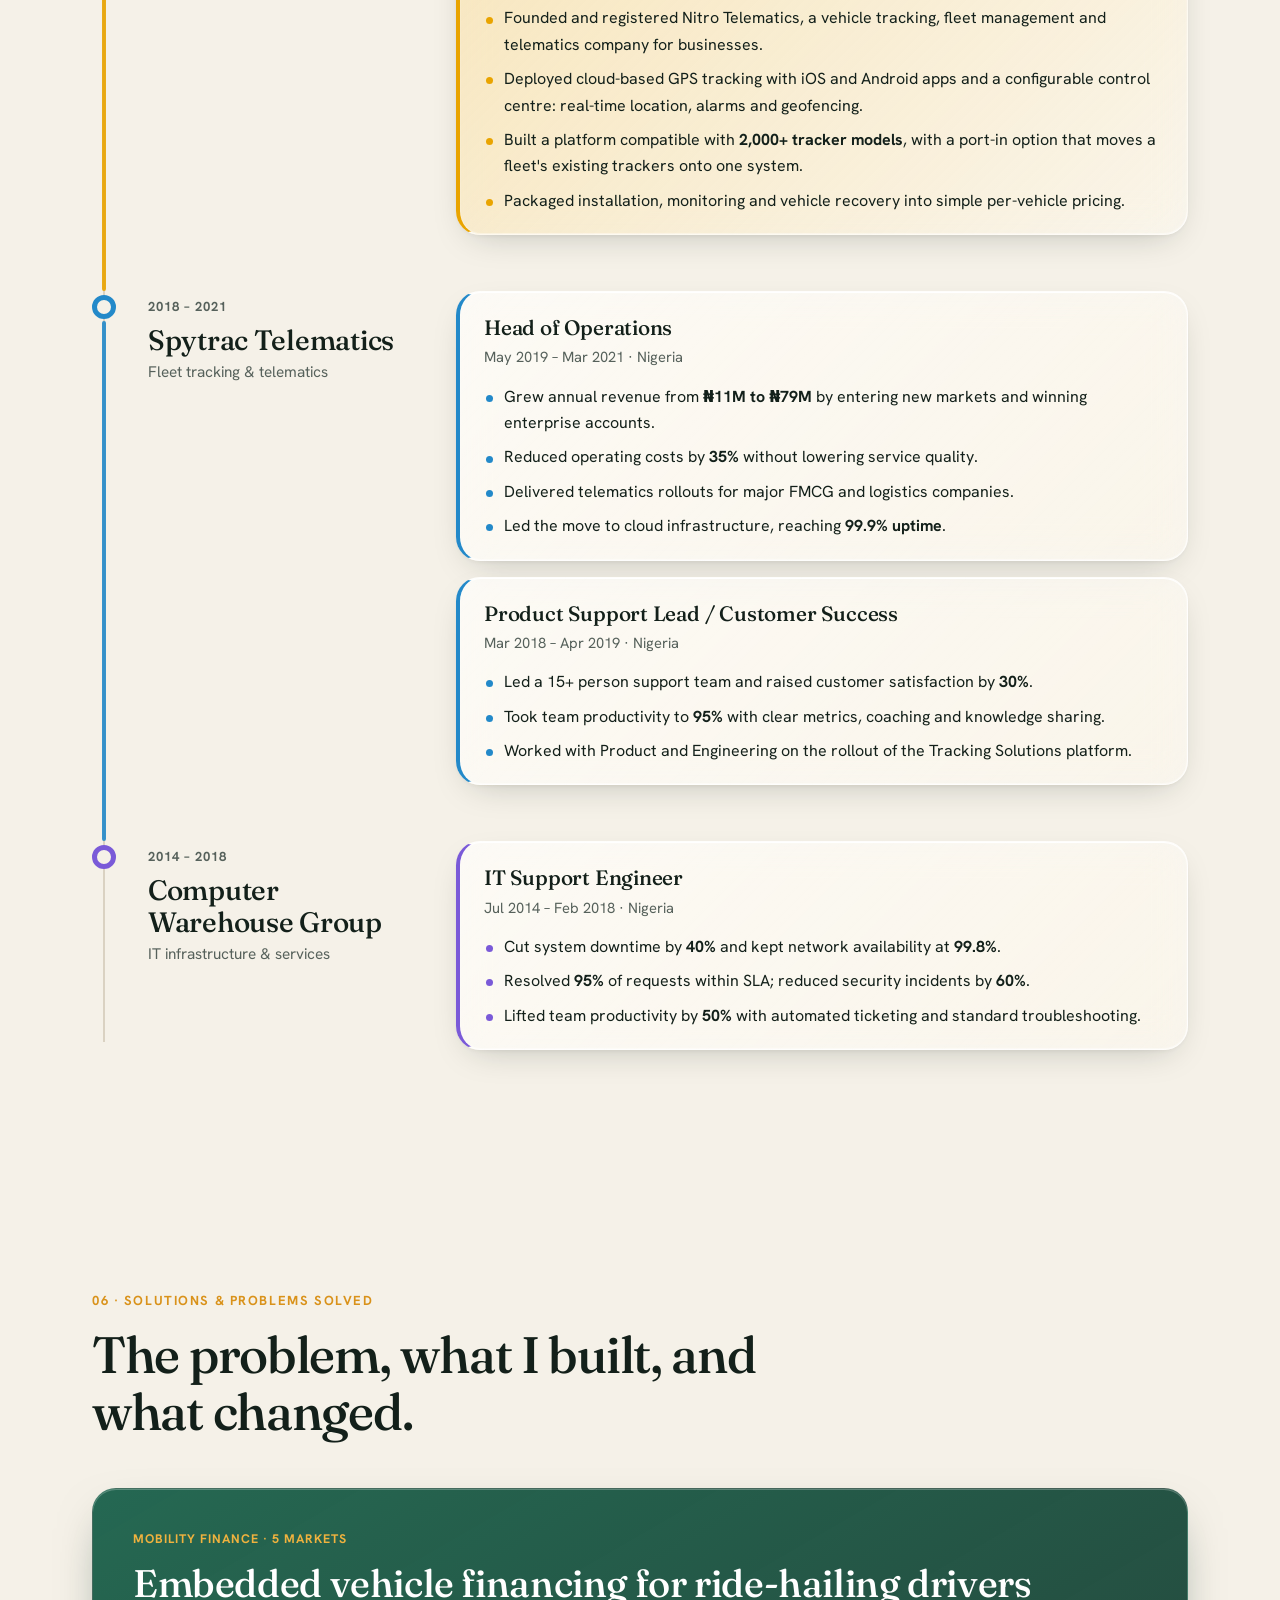
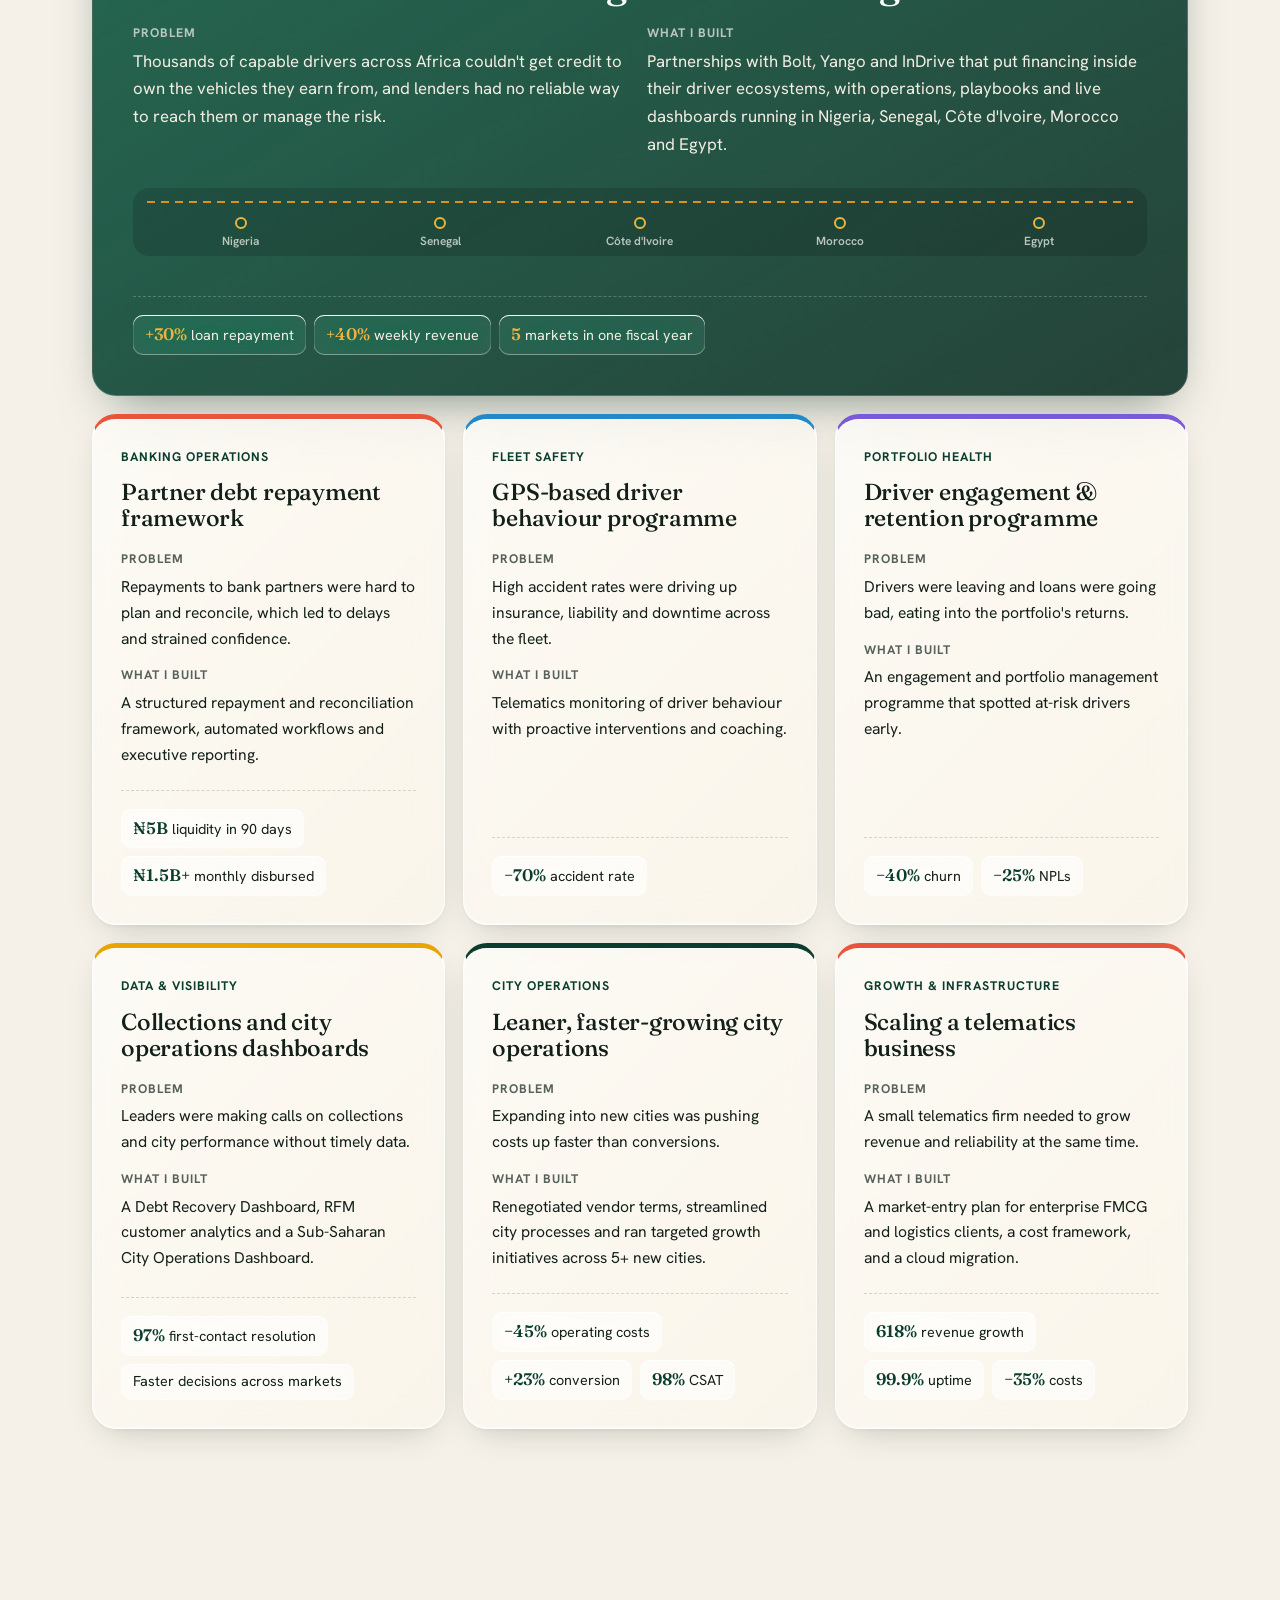
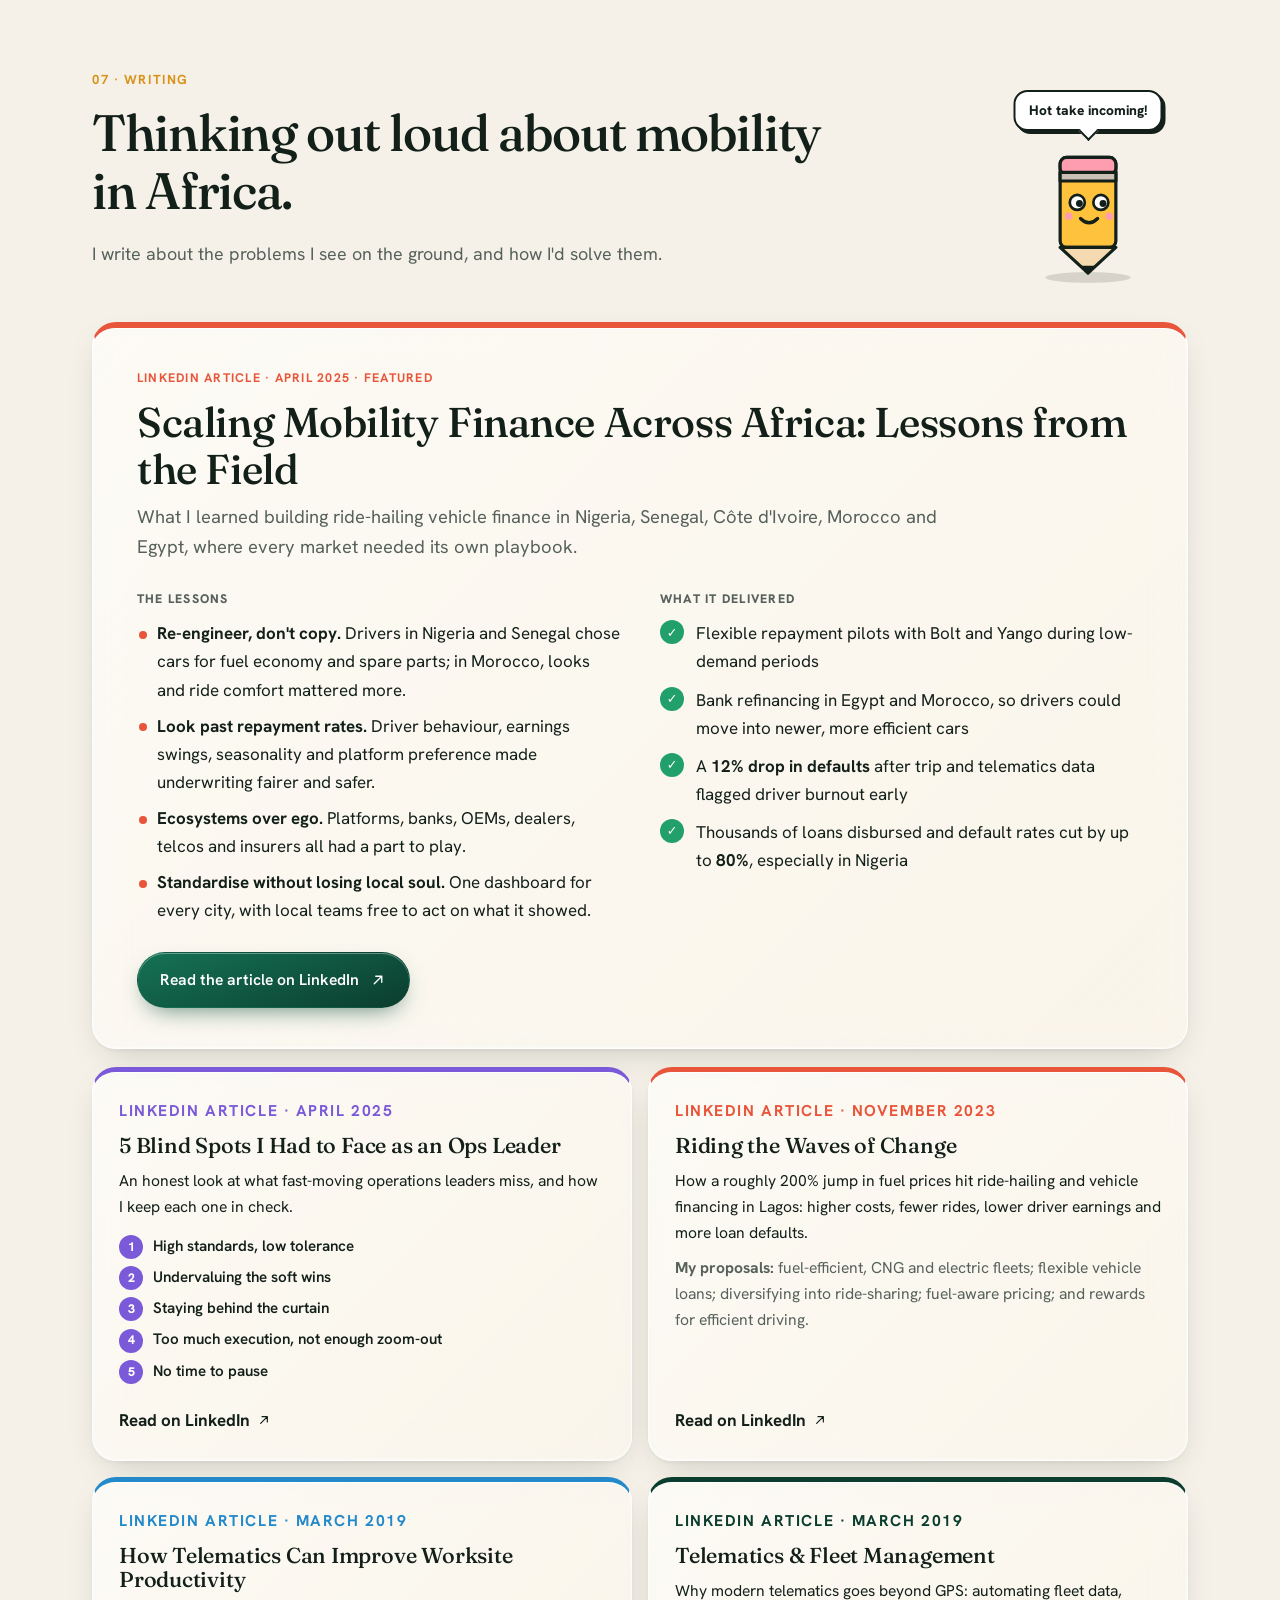
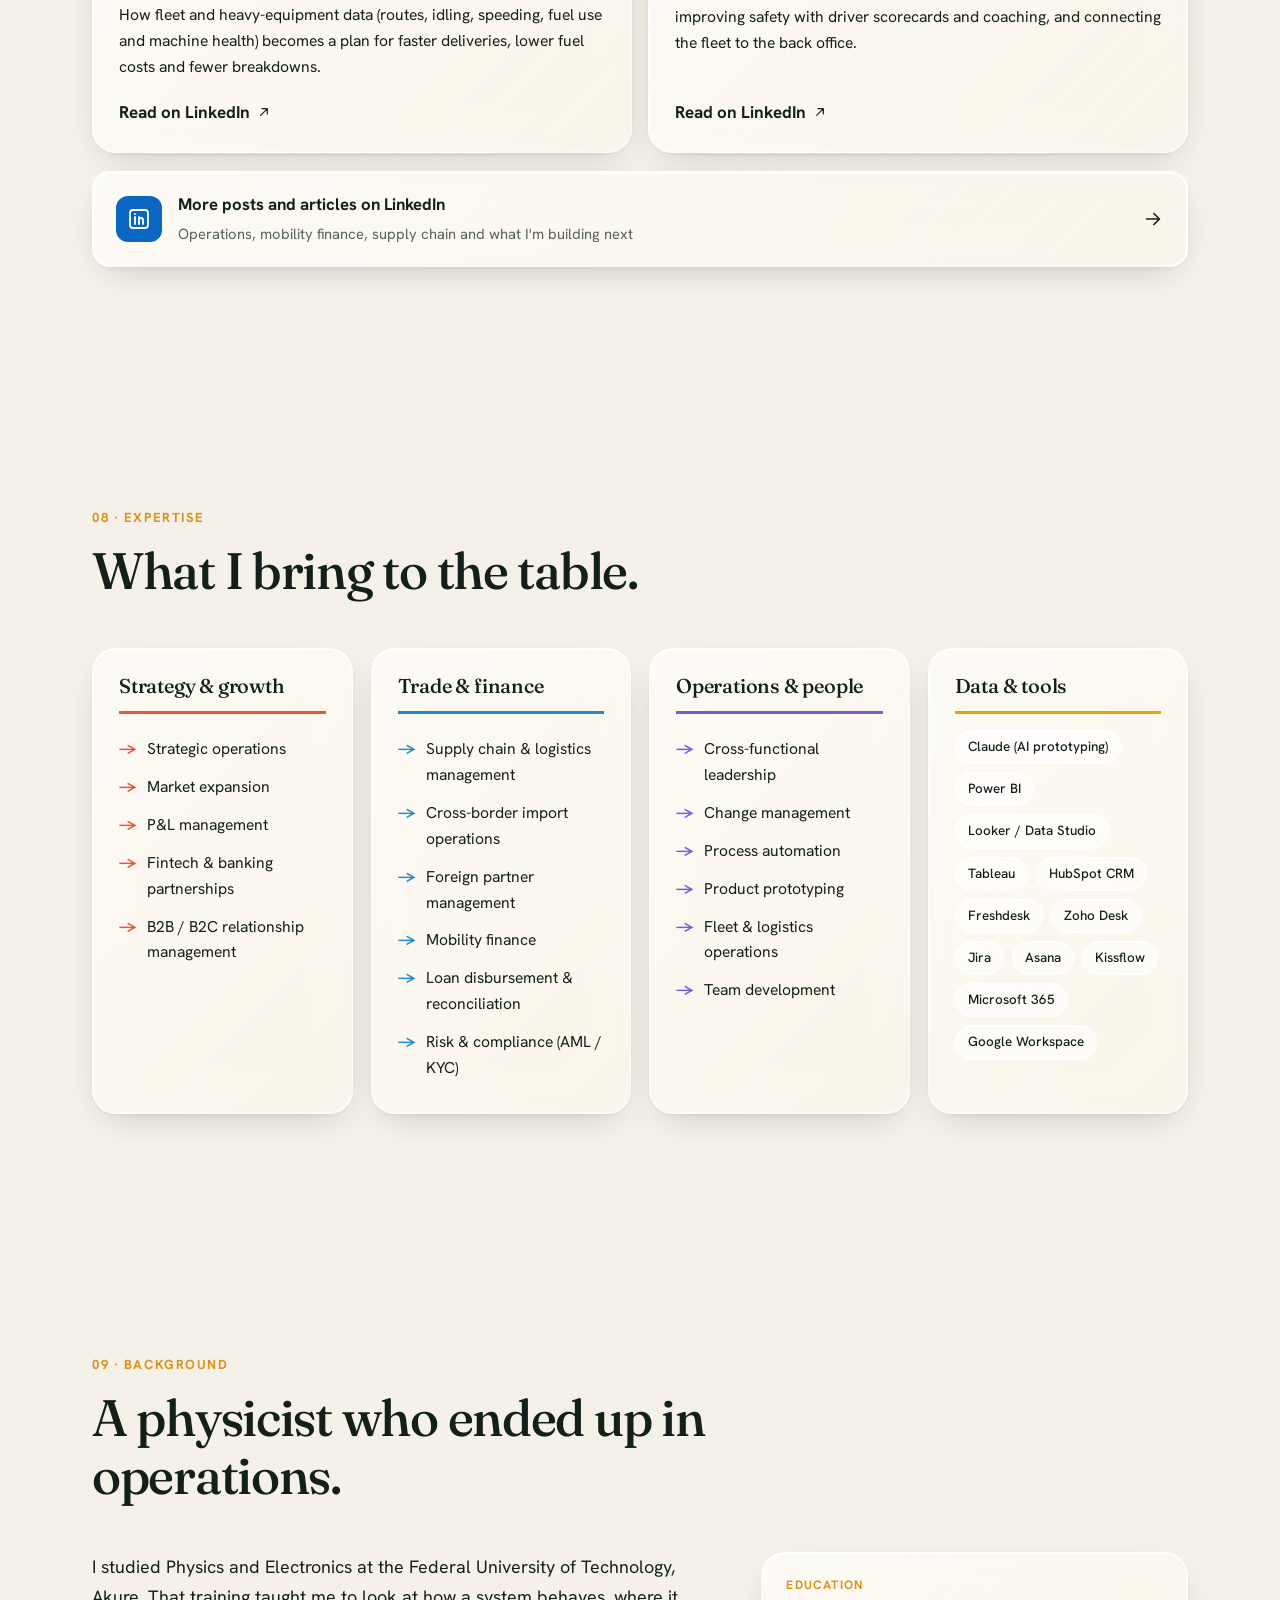
==== commit 383fed45: "Add LinkedIn recommendations and bank partners Co-Authored-By: Claude Opus 5.5 <noreply@anthropic.co" ====
--- a/index.html
+++ b/index.html
@@ -164,7 +164,7 @@
         <div class="strip__group">
           <span class="strip__label">Partnered with</span>
           <ul class="strip__list">
-            <li>Bolt</li><li>Yango</li><li>InDrive</li>
+            <li>Bolt</li><li>Yango</li><li>InDrive</li><li>Stanbic IBTC</li><li>Access Bank</li><li>FCMB</li><li>Sovereign Finance</li>
           </ul>
         </div>
       </div>
@@ -1041,6 +1041,47 @@
       </div>
     </section>
 
+    <!-- ================= KIND WORDS ================= -->
+    <section class="section kind" id="kind-words">
+      <div class="wrap">
+        <div class="kind-head">
+          <div class="section__head">
+            <p class="kicker">11 · Kind words</p>
+            <h2 class="reveal">What people I've worked with say.</h2>
+            <p class="section__intro reveal">Recommendations from colleagues and industry partners, as written on LinkedIn.</p>
+          </div>
+          <div class="heart" aria-hidden="true">
+            <div class="bubble">Aww, thank you!</div>
+            <svg class="char" viewBox="0 0 140 130">
+              <ellipse cx="70" cy="124" rx="38" ry="5" fill="rgba(0,0,0,.12)"/>
+              <path class="heart__shape" d="M70 112 C 18 78, 8 50, 26 30 C 42 13, 62 20, 70 36 C 78 20, 98 13, 114 30 C 132 50, 122 78, 70 112 Z" fill="#F2603F" stroke="#13201A" stroke-width="3.5" stroke-linejoin="round"/>
+              <g class="eyes"><circle cx="56" cy="56" r="7" fill="#fff" stroke="#13201A" stroke-width="2.5"/><circle cx="58" cy="57" r="3.2" fill="#13201A"/><circle cx="84" cy="56" r="7" fill="#fff" stroke="#13201A" stroke-width="2.5"/><circle cx="86" cy="57" r="3.2" fill="#13201A"/></g>
+              <path d="M60 72 Q70 82 80 72" stroke="#13201A" stroke-width="3" fill="none" stroke-linecap="round"/>
+              <circle cx="46" cy="70" r="4" fill="#FF9DB0"/><circle cx="94" cy="70" r="4" fill="#FF9DB0"/>
+            </svg>
+          </div>
+        </div>
+        <div class="quotes">
+          <figure class="quote reveal" style="--c: var(--sun)">
+            <blockquote><p>Omotola is an outstanding team player. He consistently fostered a collaborative environment, making it easy for everyone to work together seamlessly and his contributions were invaluable to our team&#39;s success. I&#39;ve always been impressed by Omotola&#39;s creativity, analytical skills, and innovative thinking. He consistently brings fresh ideas to the table, which have led to significant improvements in our performance indicators.</p></blockquote>
+            <figcaption><span class="quote__avatar" aria-hidden="true">AO</span><span><b>Awe Oluwakayode</b><small>International Launcher, rescue.co</small></span><time>2023</time></figcaption>
+          </figure>
+          <figure class="quote reveal" style="--c: var(--sky)">
+            <blockquote><p>Tola Oyelami was an industry colleague in the use of Fleet telematics software suite wherein we tracked, monitored mobile assets ranging from Taxis, vehicles, school buses, trucks trailers etc. I hereby recommend him knowing fully well that he can cope effortlessly working with this tool without unnecessary mistakes.</p></blockquote>
+            <figcaption><span class="quote__avatar" aria-hidden="true">TA</span><span><b>Tosin Adefeso</b><small>Transport and Logistics Support Manager, Global Geospatial Services Limited</small></span><time>2022</time></figcaption>
+          </figure>
+          <figure class="quote reveal" style="--c: var(--plum)">
+            <blockquote><p>Omotola attention to details and savvy embrace for technology has inclined him to a more innovative approach in problem solving. I sincerely recommend this amazing team player who is quick to take ownership of processes.</p></blockquote>
+            <figcaption><span class="quote__avatar" aria-hidden="true">RA</span><span><b>Ruth Anyanwu</b><small>Executive Assistant to the CEO, Beachwood Integrated Professional Services</small></span><time>2021</time></figcaption>
+          </figure>
+          <figure class="quote reveal" style="--c: var(--coral)">
+            <blockquote><p>Omotola is a cool guy with lots of motivation and ambition towards his work. He is the guy for the big things. You are indeed privileged and lucky to have someone as ambitious as Tola in/on ur team/organization.</p></blockquote>
+            <figcaption><span class="quote__avatar" aria-hidden="true">JT</span><span><b>Jokodola Tawwab</b><small>Software Quality Assurance Tester, LSIT</small></span><time>2021</time></figcaption>
+          </figure>
+        </div>
+      </div>
+    </section>
+
     <!-- ================= CONTACT ================= -->
     <section class="contact" id="contact">
       <div class="wrap contact__inner">
@@ -1059,7 +1100,7 @@
             <circle cx="130" cy="77" r="14" fill="#13201A"/><circle cx="130" cy="77" r="6" fill="#E9E4D8"/>
           </svg>
         </div>
-        <p class="kicker kicker--light">11 · Contact</p>
+        <p class="kicker kicker--light">12 · Contact</p>
         <h2 class="reveal">Building something that needs to scale across markets?</h2>
         <p class="contact__lead reveal">I'm always glad to talk about operations, mobility finance, cross-border trade, or a role where I can help a team grow. The quickest way to reach me is email or LinkedIn.</p>
         <div class="contact__actions reveal">
--- a/styles.css
+++ b/styles.css
@@ -1022,3 +1022,28 @@
 .cert h4 { font-family: var(--serif); font-size: 1.05rem; font-weight: 500; line-height: 1.25; margin: 0; }
 .cert p { margin: 2px 0 0; font-size: .86rem; color: var(--muted); }
 .cert time { grid-column: 2; font-size: .78rem; font-weight: 700; letter-spacing: .06em; text-transform: uppercase; color: var(--muted); }
+
+/* ---------- Kind words (recommendations) ---------- */
+.kind-head { display: grid; gap: 24px; align-items: end; margin-bottom: 36px; }
+.kind-head .section__head { margin-bottom: 0; }
+@media (min-width: 960px) { .kind-head { grid-template-columns: 1fr 200px; gap: 48px; } }
+.heart { position: relative; width: 140px; justify-self: center; margin-top: 44px; }
+.heart .bubble { left: 50%; top: -46px; transform: translateX(-50%); animation: none; }
+.heart .bubble::after { left: calc(50% - 7px); }
+.heart__shape { transform-box: fill-box; transform-origin: center; animation: beat 1.6s ease-in-out infinite; }
+@keyframes beat { 0%, 60%, 100% { transform: scale(1); } 20% { transform: scale(1.08); } 40% { transform: scale(.97); } }
+.quotes { display: grid; gap: 16px; }
+@media (min-width: 820px) { .quotes { grid-template-columns: repeat(2, 1fr); } }
+.quote { margin: 0; position: relative; display: flex; flex-direction: column; justify-content: space-between; gap: 18px; padding: 30px 28px 24px; border-radius: 24px;
+  border: 1px solid var(--glass-border); border-left: 5px solid var(--c);
+  background: var(--glass-fill); -webkit-backdrop-filter: var(--glass-blur); backdrop-filter: var(--glass-blur); box-shadow: var(--glass-shadow), var(--glass-inset); }
+.quote::before { content: "\201C"; position: absolute; top: -6px; right: 22px; font-family: var(--serif); font-size: 6.5rem; line-height: 1; color: var(--c); opacity: .35; pointer-events: none; }
+.quote blockquote { margin: 0; }
+.quote blockquote p { margin: 0; font-family: var(--serif); font-size: 1.12rem; line-height: 1.55; }
+.quote figcaption { display: grid; grid-template-columns: auto 1fr auto; gap: 12px; align-items: center; padding-top: 14px; border-top: 1px dashed var(--line); }
+.quote__avatar { width: 42px; height: 42px; border-radius: 50%; display: grid; place-items: center; font-weight: 800; font-size: .85rem; color: #fff; background: var(--c); box-shadow: inset 0 1px 0 rgba(255,255,255,.35); }
+.quote figcaption b { display: block; font-size: .98rem; }
+.quote figcaption small { display: block; font-size: .84rem; color: var(--muted); line-height: 1.35; }
+.quote time { font-size: .78rem; font-weight: 700; color: var(--muted); }
+@media (prefers-reduced-motion: reduce) { .heart__shape { animation: none !important; } }
+@media print { .heart { display: none !important; } }
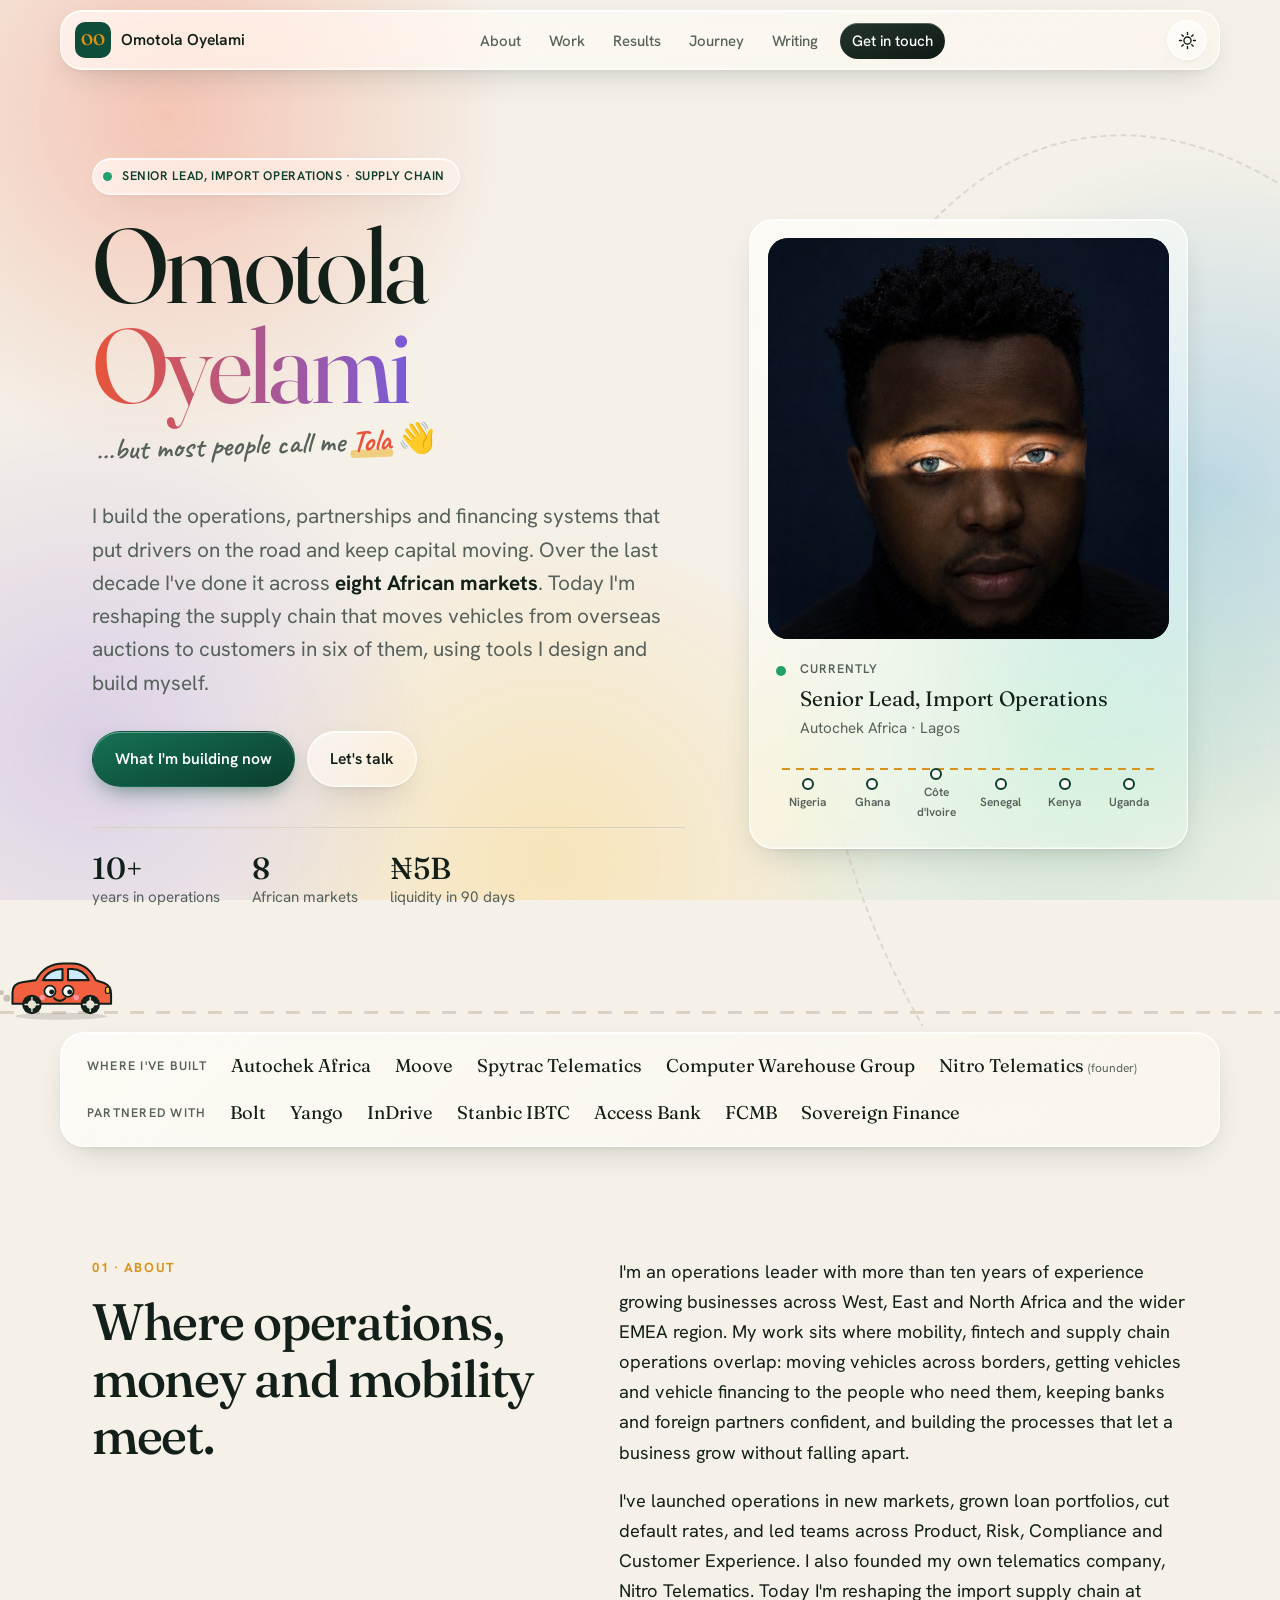
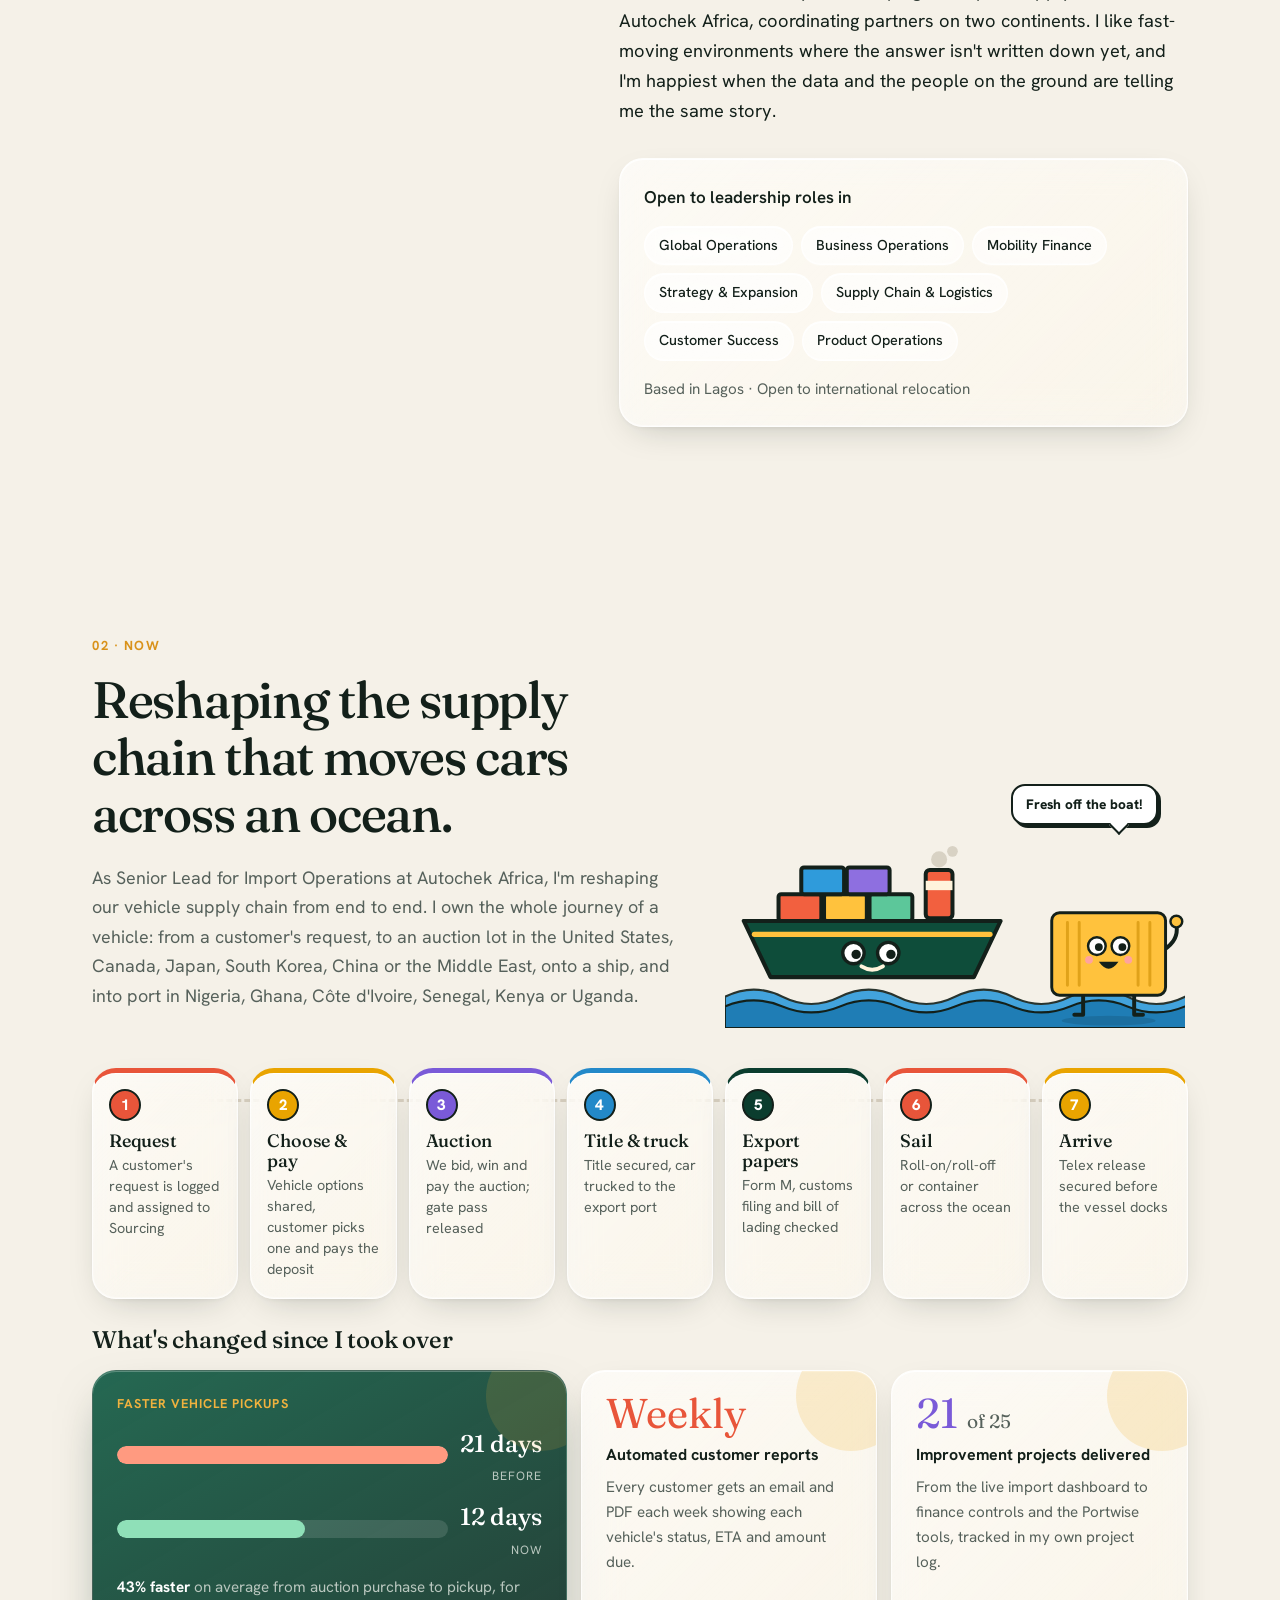
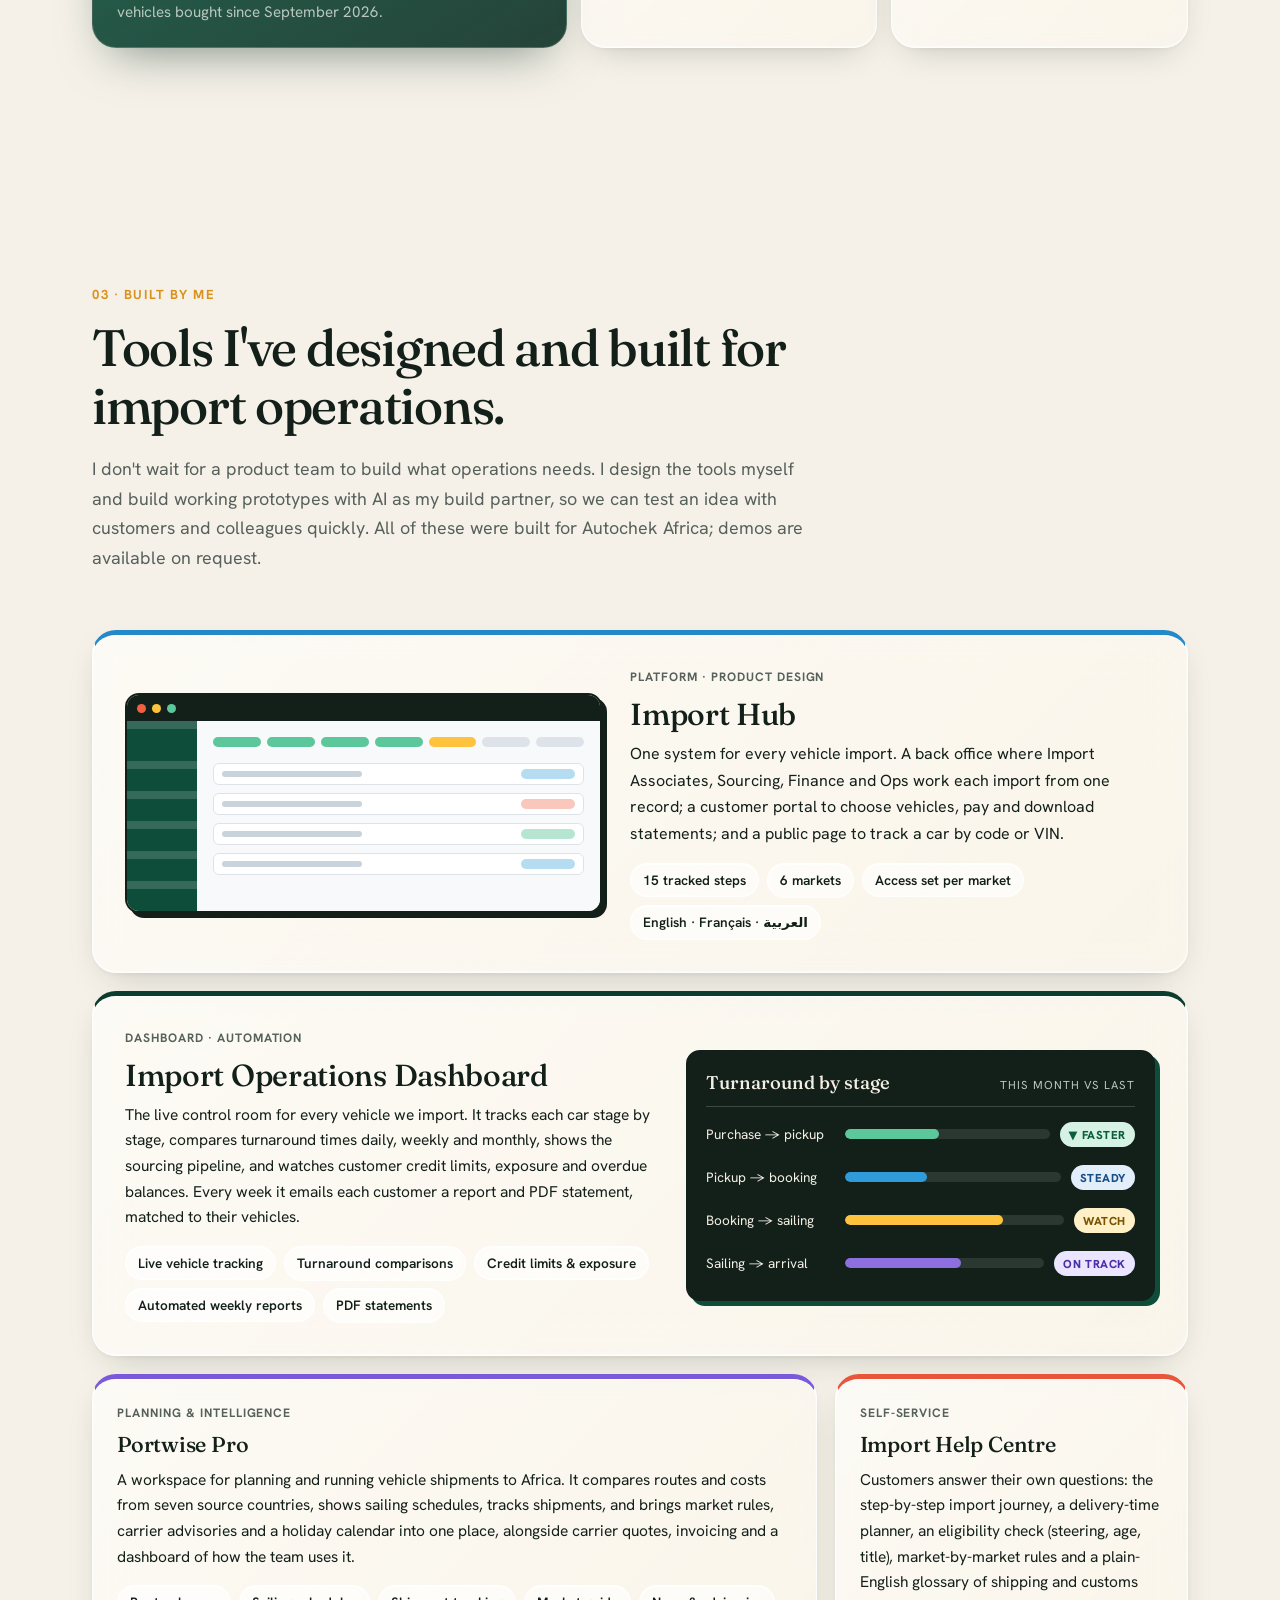
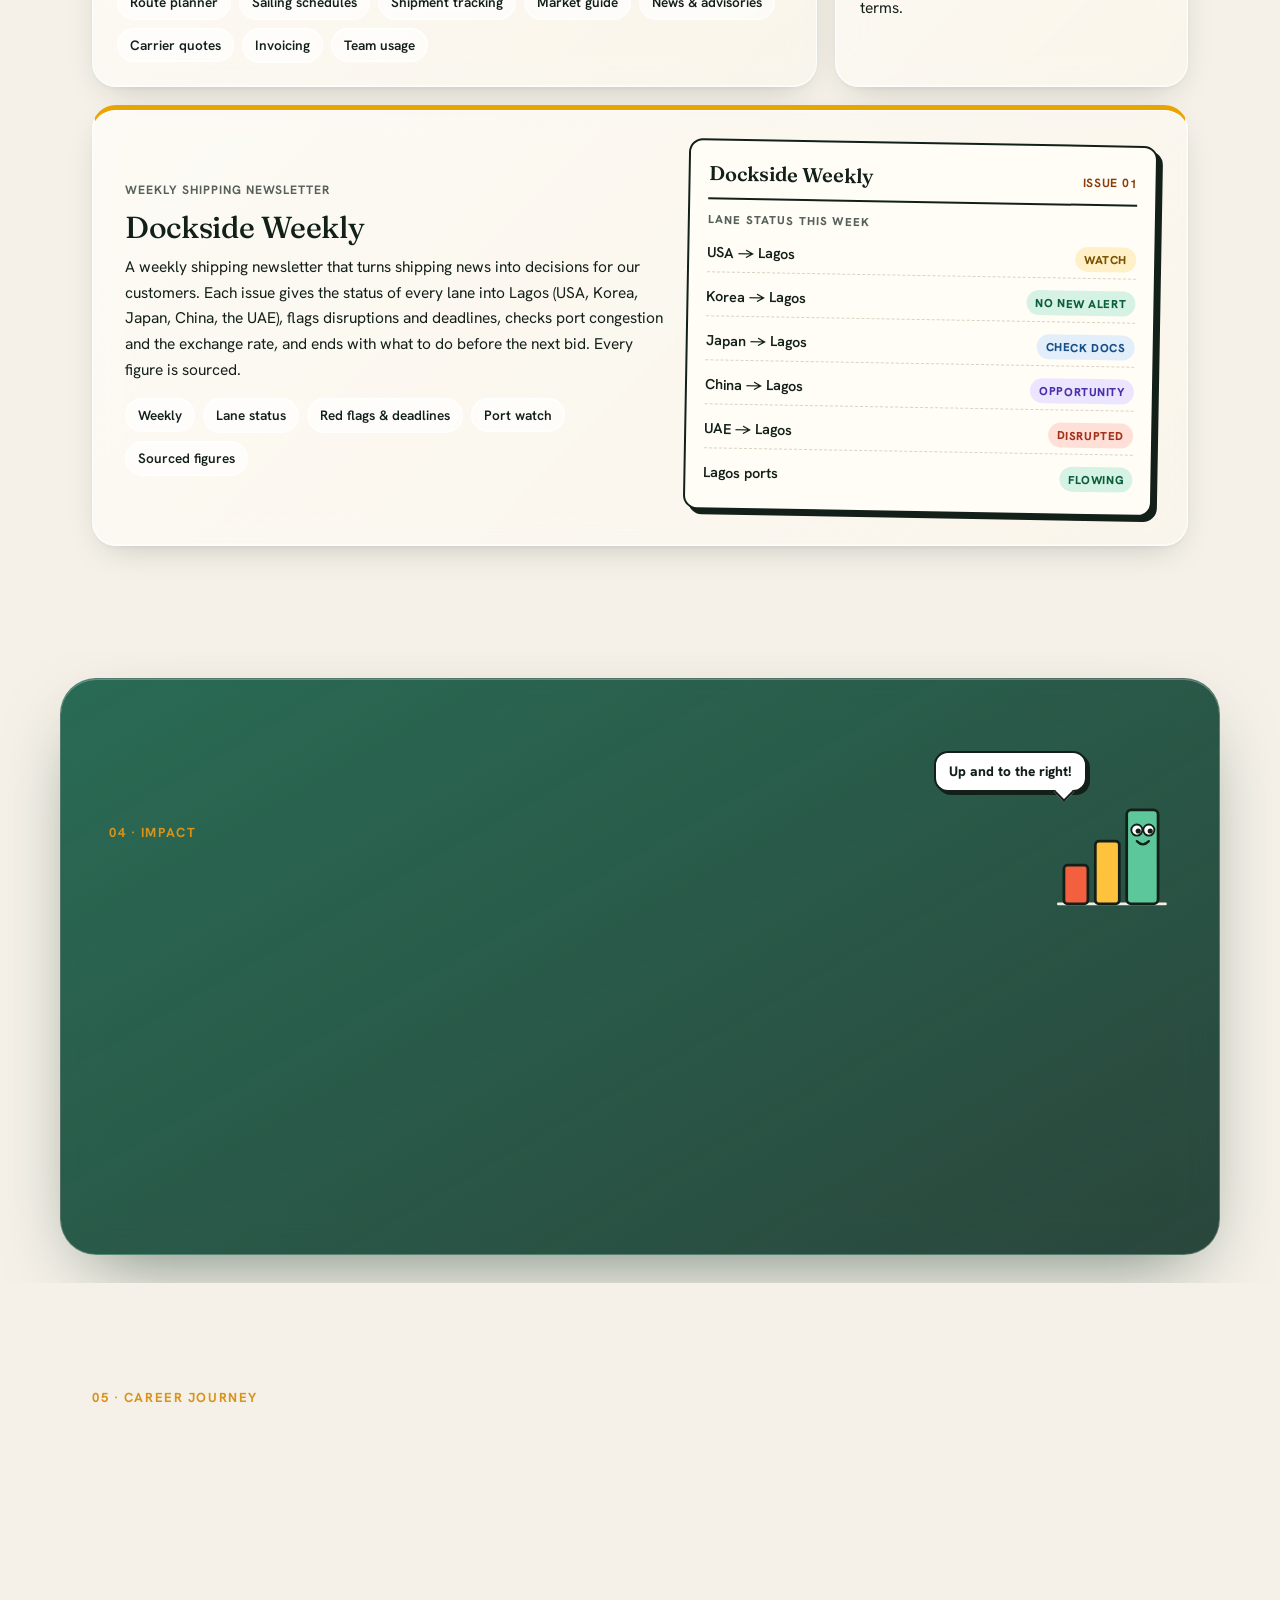
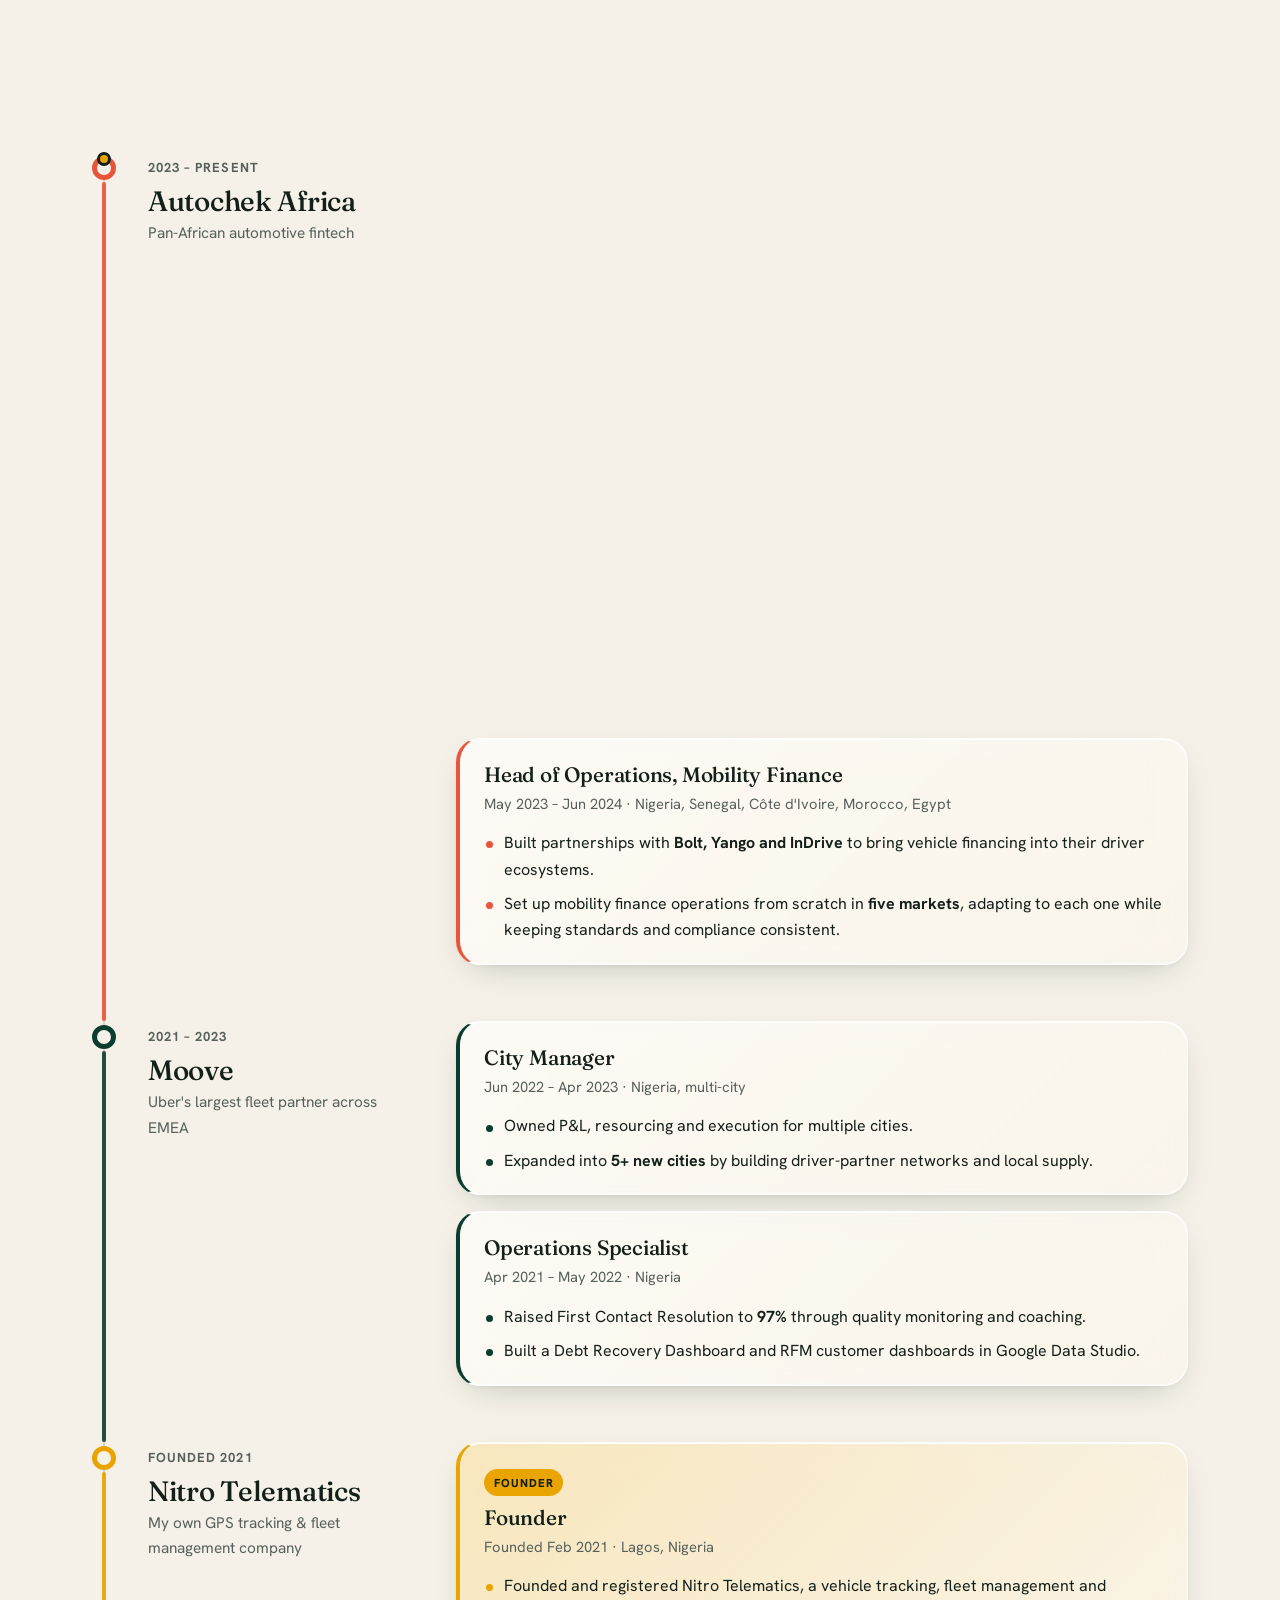
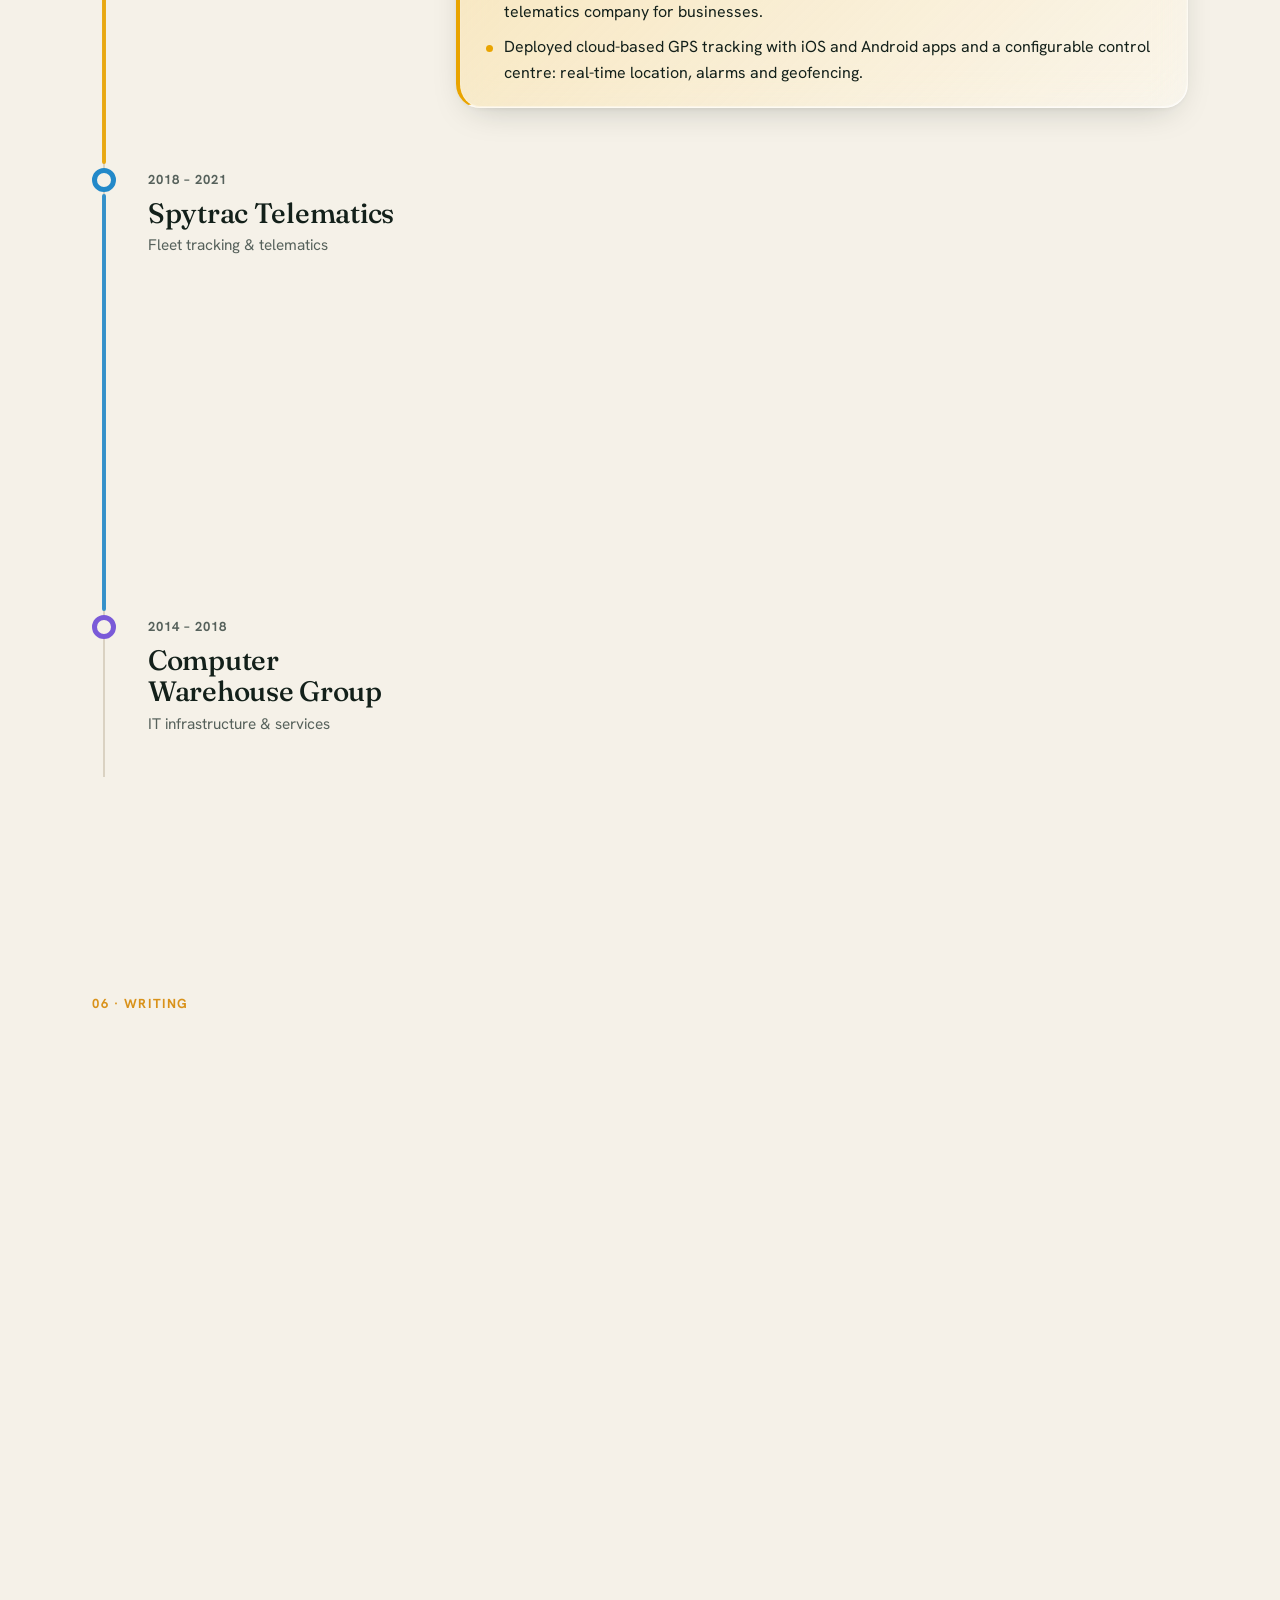
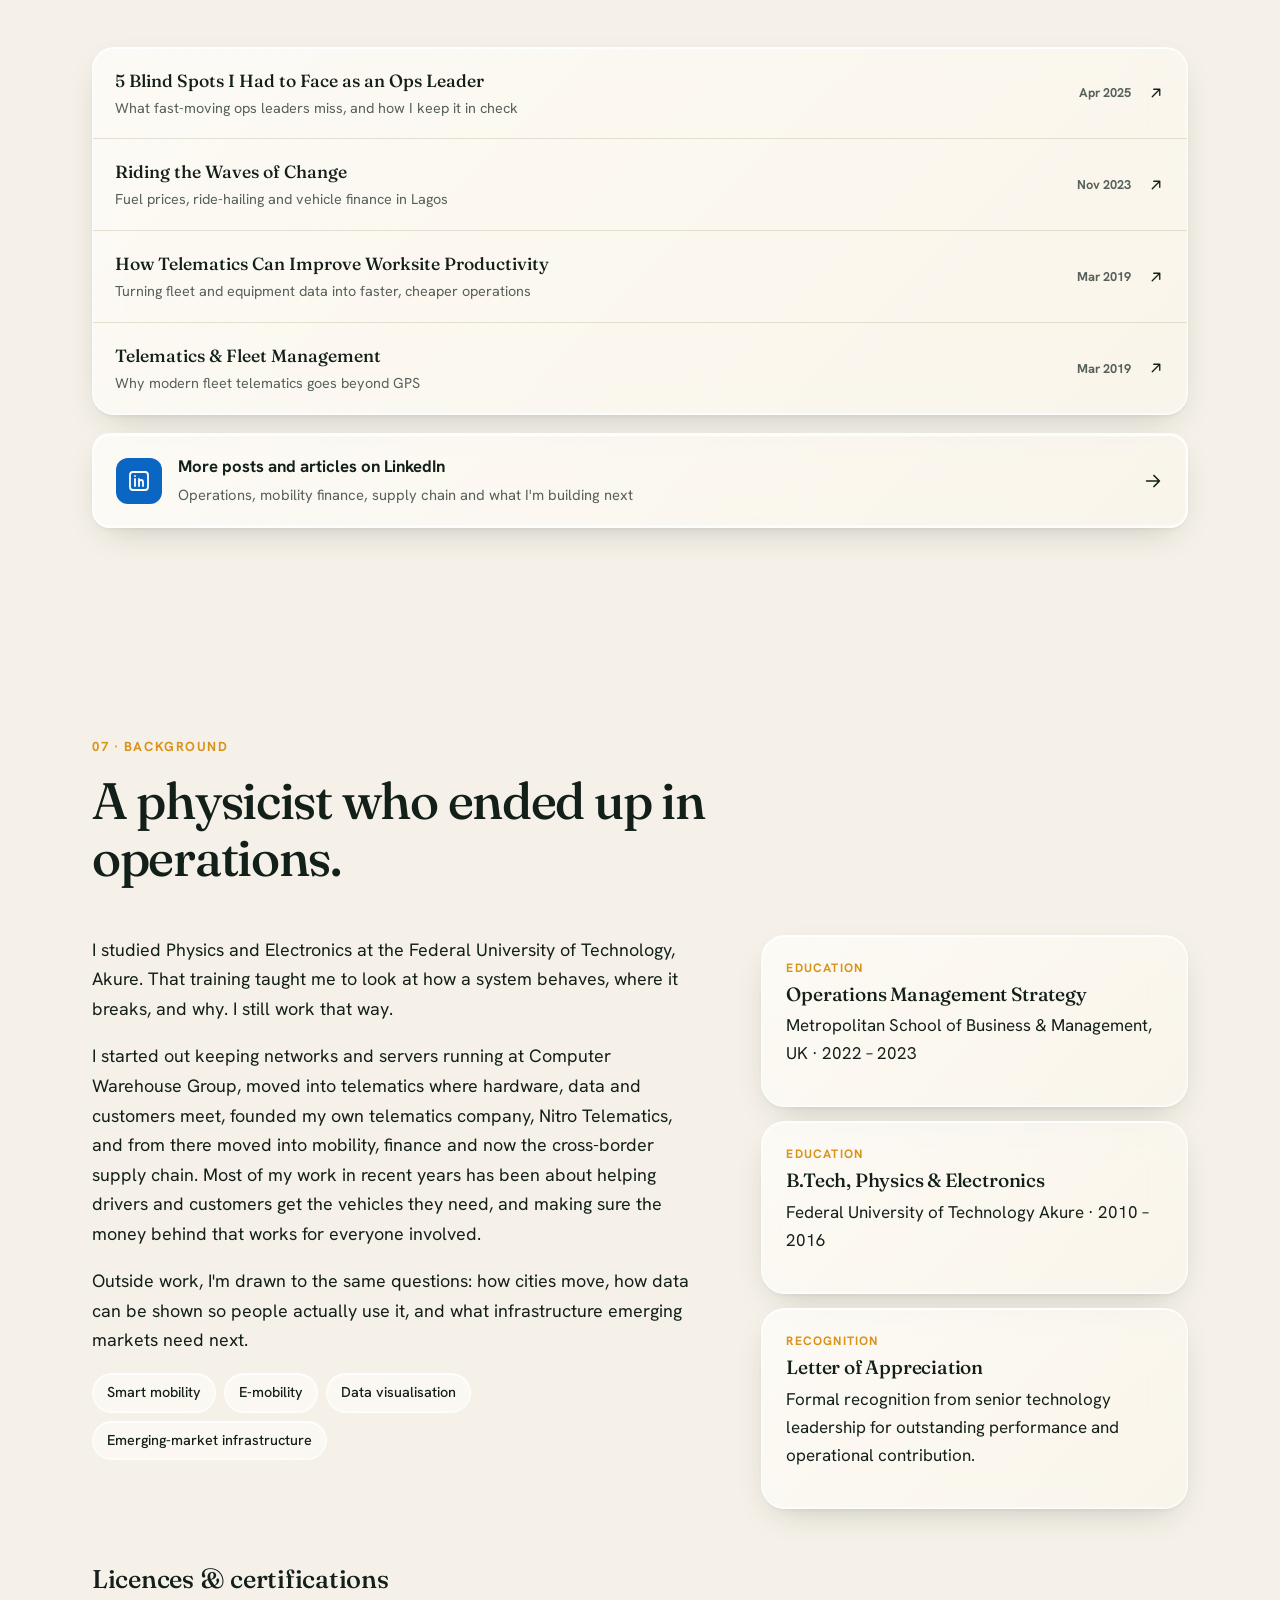
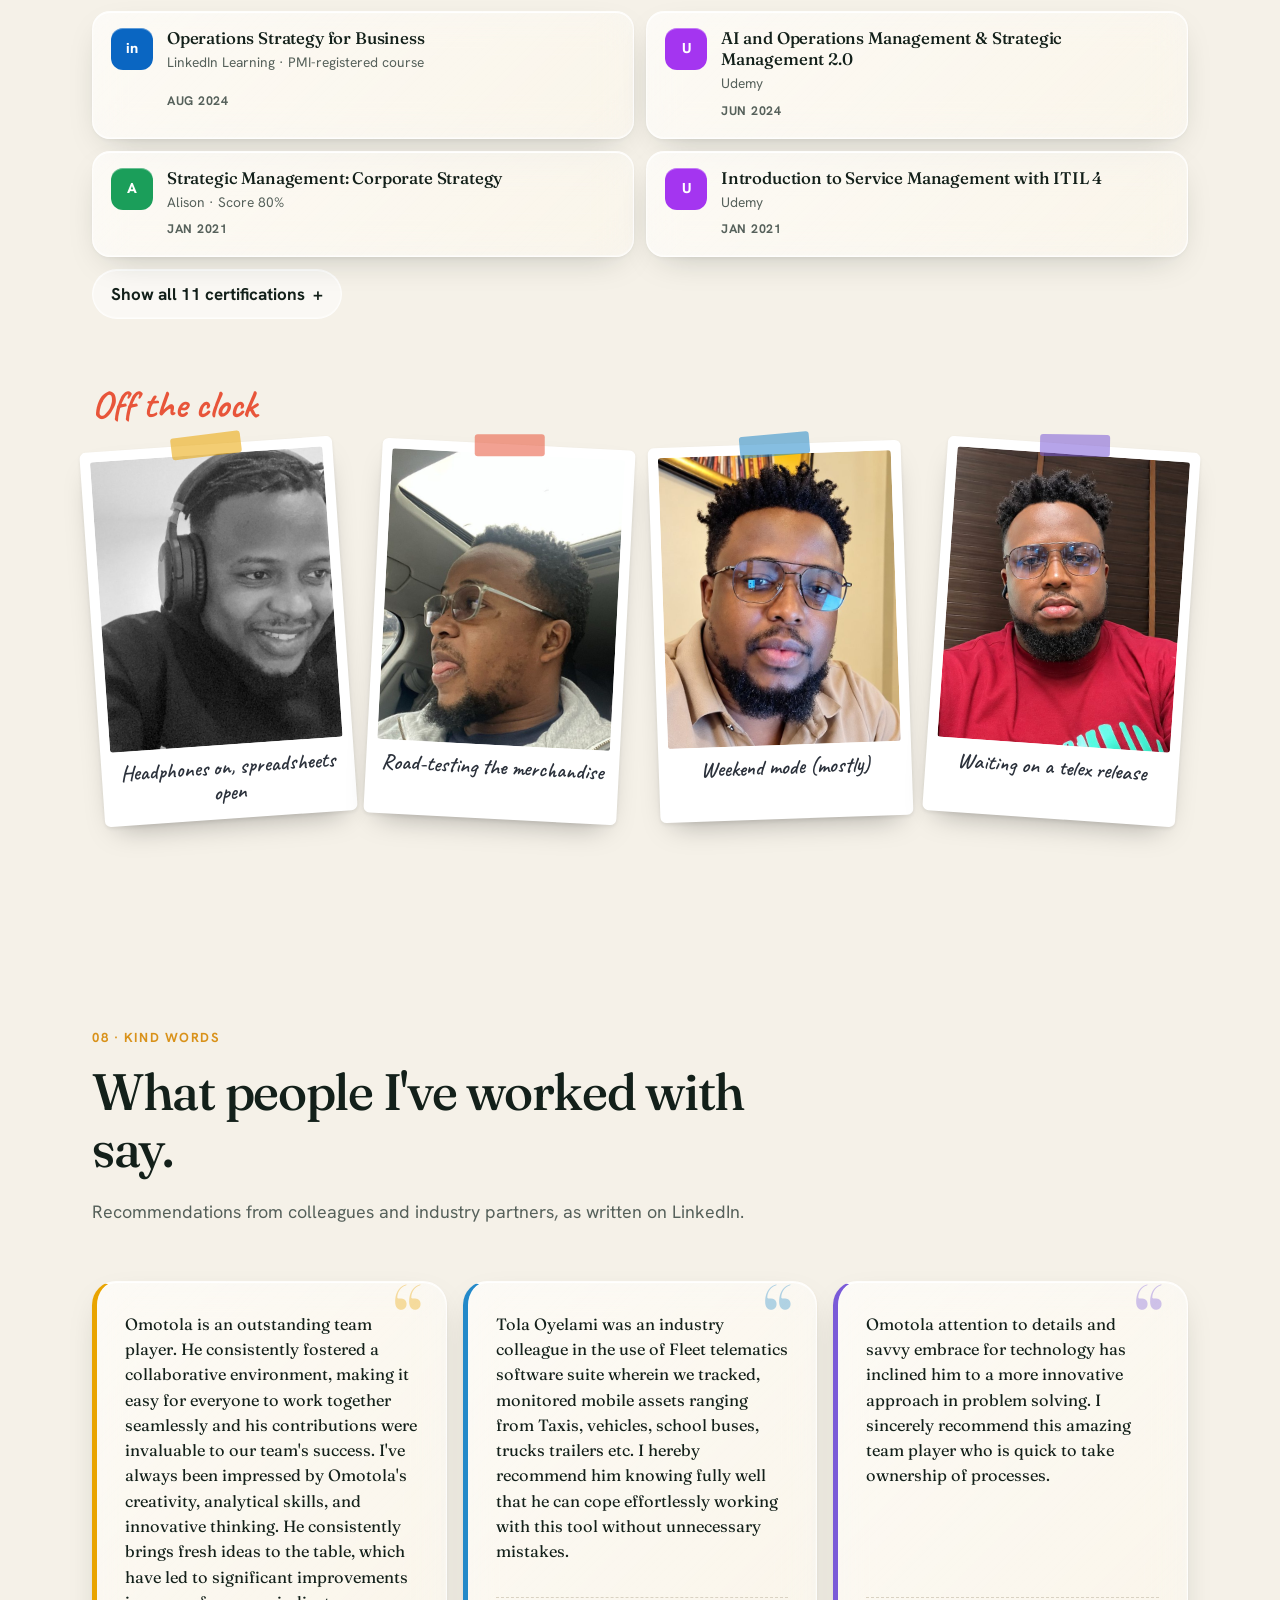
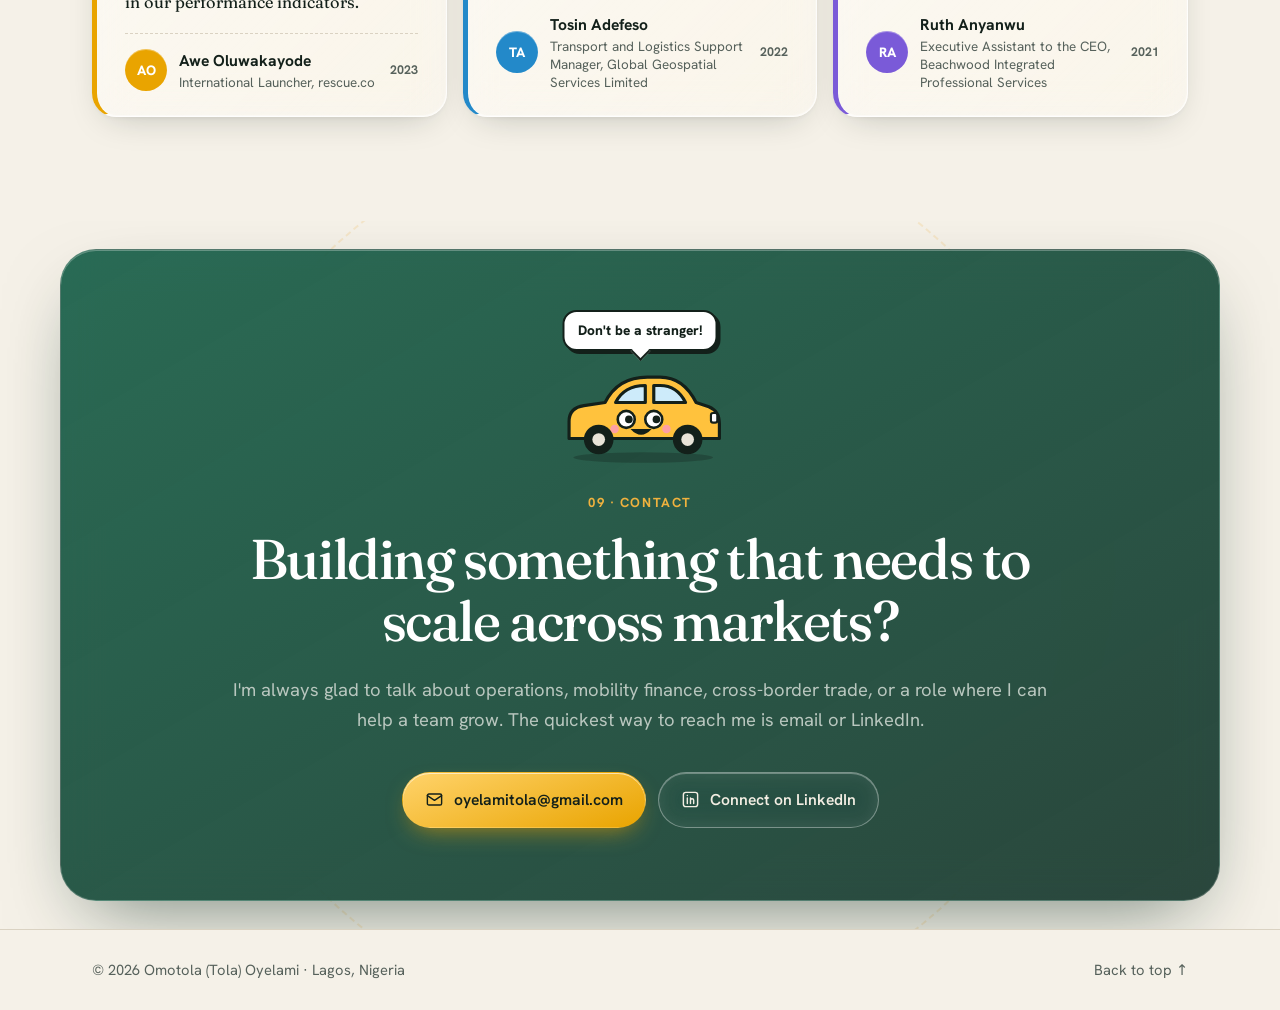
==== commit 09cf32c2: "Declutter: fewer sections, trimmed content, calmer motion Removes Solutions, Expertise and How I wor" ====
--- a/index.html
+++ b/index.html
@@ -259,28 +259,6 @@
           </div>
         </div>
 
-        <ul class="now-stats">
-          <li class="reveal"><b>15</b><span>timestamped steps per import, visible to the customer</span></li>
-          <li class="reveal"><b>7</b><span>source countries, from the US to South Korea</span></li>
-          <li class="reveal"><b>6</b><span>destination markets and ports</span></li>
-          <li class="reveal"><b>3</b><span>languages in our tools: English, French, Arabic</span></li>
-        </ul>
-
-        <div class="pipe-road" aria-hidden="true">
-          <div class="pipe-road__car">
-            <svg class="char" viewBox="0 0 170 100">
-              <path d="M18 76 V60 Q18 47 32 45 L52 42 Q64 18 92 18 H104 Q126 18 138 42 L150 46 Q160 50 160 62 V76 Z" fill="#8E6FE0" stroke="#13201A" stroke-width="4" stroke-linejoin="round"/>
-              <path d="M62 42 Q70 26 90 26 V42 Z" fill="#CDEBFA" stroke="#13201A" stroke-width="3.5"/>
-              <path d="M98 42 V26 H104 Q120 26 128 42 Z" fill="#CDEBFA" stroke="#13201A" stroke-width="3.5"/>
-              <circle cx="72" cy="58" r="8" fill="#fff" stroke="#13201A" stroke-width="3"/><circle cx="74.5" cy="59" r="3.6" fill="#13201A"/>
-              <circle cx="98" cy="58" r="8" fill="#fff" stroke="#13201A" stroke-width="3"/><circle cx="100.5" cy="59" r="3.6" fill="#13201A"/>
-              <path d="M78 68 Q86 76 94 68" stroke="#13201A" stroke-width="3.5" fill="none" stroke-linecap="round"/>
-              <g class="wheel"><circle cx="46" cy="77" r="14" fill="#13201A"/><circle cx="46" cy="77" r="6" fill="#E9E4D8"/></g>
-              <g class="wheel"><circle cx="130" cy="77" r="14" fill="#13201A"/><circle cx="130" cy="77" r="6" fill="#E9E4D8"/></g>
-            </svg>
-          </div>
-        </div>
-
         <!-- The pipeline -->
         <ol class="pipeline">
           <li class="pipe reveal" style="--c: var(--coral)"><span class="pipe__n">1</span><h3>Request</h3><p>A customer's request is logged and assigned to Sourcing</p></li>
@@ -316,39 +294,6 @@
           </div>
         </div>
 
-        <div class="now-grid">
-          <div class="now-card reveal">
-<h3>The discipline I've brought in</h3>
-            <ul class="checks">
-              <li><strong>One live record for every vehicle:</strong> each stage is dated, so turnaround is measured and compared daily, weekly and monthly.</li>
-              <li><strong>Partner checks before any car moves:</strong> shipping partners go through KYC (registration, financial statements, references, banking and tax clearance) before onboarding.</li>
-              <li><strong>Credit limits that are actually watched:</strong> each customer's limit, exposure, utilisation and overdue balances sit on one page.</li>
-              <li><strong>Statements customers can trust:</strong> balances are matched to each vehicle by VIN and sent as clear PDF statements.</li>
-              <li><strong>Controlled access:</strong> only operators can send reports, and every viewer of the dashboard is visible.</li>
-            </ul>
-          </div>
-
-          <div class="now-card reveal">
-            <h3>Markets I manage</h3>
-            <ul class="stamps">
-              <li style="--c: var(--green-ink)"><b>NG</b>Nigeria</li>
-              <li style="--c: var(--coral)"><b>GH</b>Ghana</li>
-              <li style="--c: var(--sun)"><b>CI</b>Côte d'Ivoire</li>
-              <li style="--c: var(--sky)"><b>SN</b>Senegal</li>
-              <li style="--c: var(--plum)"><b>KE</b>Kenya</li>
-              <li style="--c: var(--coral)"><b>UG</b>Uganda</li>
-            </ul>
-            <h3 class="now-card__sub">My partner network</h3>
-            <ul class="partners">
-              <li><span>🔨</span>Auction houses &amp; sellers</li>
-              <li><span>🚚</span>Ground logistics carriers</li>
-              <li><span>🚢</span>Shipping lines</li>
-              <li><span>📋</span>Clearing &amp; forwarding agents</li>
-              <li><span>🏦</span>Banks &amp; finance partners</li>
-              <li><span>🤝</span>Customers in six markets</li>
-            </ul>
-          </div>
-        </div>
       </div>
     </section>
 
@@ -364,20 +309,6 @@
               build working prototypes with AI as my build partner, so we can test an idea with customers and
               colleagues quickly. All of these were built for Autochek Africa; demos are available on request.
             </p>
-          </div>
-          <div class="laptop" aria-hidden="true">
-            <div class="bubble">Ship it!</div>
-            <svg class="char" viewBox="0 0 160 120">
-              <ellipse cx="80" cy="114" rx="62" ry="5" fill="rgba(0,0,0,.12)"/>
-              <rect x="30" y="10" width="100" height="72" rx="8" fill="#2F9BDB" stroke="#13201A" stroke-width="3"/>
-              <rect x="38" y="18" width="84" height="56" rx="4" fill="#E9F6FF" stroke="#13201A" stroke-width="2"/>
-              <g class="eyes"><circle cx="66" cy="42" r="7" fill="#fff" stroke="#13201A" stroke-width="2.5"/><circle cx="68" cy="43" r="3.2" fill="#13201A"/><circle cx="94" cy="42" r="7" fill="#fff" stroke="#13201A" stroke-width="2.5"/><circle cx="96" cy="43" r="3.2" fill="#13201A"/></g>
-              <path d="M70 56 Q80 64 90 56" stroke="#13201A" stroke-width="3" fill="none" stroke-linecap="round"/>
-              <circle cx="56" cy="54" r="3.5" fill="#FF9DB0"/><circle cx="104" cy="54" r="3.5" fill="#FF9DB0"/>
-              <path d="M14 98 L30 82 H130 L146 98 Z" fill="#FFC23D" stroke="#13201A" stroke-width="3" stroke-linejoin="round"/>
-              <rect x="12" y="96" width="136" height="8" rx="4" fill="#E9A400" stroke="#13201A" stroke-width="3"/>
-              <g class="spark"><path d="M142 14 l3 8 8 3 -8 3 -3 8 -3 -8 -8 -3 8 -3 Z" fill="#FFC23D" stroke="#13201A" stroke-width="2"/></g>
-            </svg>
           </div>
         </div>
 
@@ -497,14 +428,6 @@
             <span class="stat__num"><span data-count="70" data-suffix="%">70%</span></span>
             <span class="stat__label">Fewer fleet accidents after a GPS-based driver safety programme</span>
           </li>
-          <li class="stat reveal">
-            <span class="stat__num"><span data-count="40" data-suffix="%">40%</span></span>
-            <span class="stat__label">Growth in weekly revenue from mobility finance across five markets</span>
-          </li>
-          <li class="stat reveal">
-            <span class="stat__num"><span data-count="45" data-suffix="%">45%</span></span>
-            <span class="stat__label">Lower operating costs through vendor renegotiation at Moove</span>
-          </li>
         </ul>
       </div>
     </section>
@@ -537,9 +460,6 @@
                   <li>Reshaping the end-to-end vehicle import supply chain, from seven source countries into six African markets: sourcing, ground logistics, shipping, documentation and arrival.</li>
                   <li>Cut average auction-to-pickup time by <strong>43%</strong>, from 21 days to 12, by tracking every stage on a live dashboard I built.</li>
                   <li>Automated weekly customer reports and statements, and brought in partner KYC, credit-limit monitoring and controlled access.</li>
-                  <li>Designed and prototyped <strong>Import Hub</strong>, one platform for the back office and customers, with 15 tracked steps in English, French and Arabic.</li>
-                  <li>Built <strong>Portwise Pro</strong>, a shipping planning and intelligence workspace, and a self-service <strong>Import Help Centre</strong> for customers.</li>
-                  <li>Launched <strong>Dockside Weekly</strong>, a weekly shipping newsletter covering lane status, disruptions, deadlines and port conditions.</li>
                 </ul>
               </article>
               <article class="role reveal">
@@ -550,9 +470,6 @@
                 <ul>
                   <li>Ran day-to-day operations for every banking partnership: disbursements, refinancing, repayments and reconciliation.</li>
                   <li>Grew portfolio liquidity past <strong>₦5 billion in my first 90 days</strong> and set a steady disbursement run-rate above <strong>₦1.5 billion a month</strong>.</li>
-                  <li>Designed a partner debt repayment framework that cut payment delays and made reconciliation far more accurate and transparent.</li>
-                  <li>Acted as the operational link between bank partners, compliance and finance on AML, KYC and governance.</li>
-                  <li>Built the executive dashboards leadership uses to track disbursements, repayments, portfolio health and renewals.</li>
                 </ul>
               </article>
               <article class="role reveal">
@@ -563,8 +480,6 @@
                 <ul>
                   <li>Built partnerships with <strong>Bolt, Yango and InDrive</strong> to bring vehicle financing into their driver ecosystems.</li>
                   <li>Set up mobility finance operations from scratch in <strong>five markets</strong>, adapting to each one while keeping standards and compliance consistent.</li>
-                  <li>Led a cross-functional team that lifted loan repayment rates by <strong>30%</strong> and weekly revenue by <strong>40%</strong>.</li>
-                  <li>Launched a City Operations Dashboard for Sub-Saharan Africa and wrote the multi-country playbooks teams still run on.</li>
                 </ul>
               </article>
             </div>
@@ -586,8 +501,6 @@
                 <ul>
                   <li>Owned P&amp;L, resourcing and execution for multiple cities.</li>
                   <li>Expanded into <strong>5+ new cities</strong> by building driver-partner networks and local supply.</li>
-                  <li>Lifted customer conversion by <strong>23%</strong> while holding a <strong>98%</strong> satisfaction rating.</li>
-                  <li>Cut churn by <strong>40%</strong> and non-performing loans by <strong>25%</strong> with a driver engagement programme; reduced operating costs by <strong>45%</strong>.</li>
                 </ul>
               </article>
               <article class="role reveal">
@@ -598,7 +511,6 @@
                 <ul>
                   <li>Raised First Contact Resolution to <strong>97%</strong> through quality monitoring and coaching.</li>
                   <li>Built a Debt Recovery Dashboard and RFM customer dashboards in Google Data Studio.</li>
-                  <li>Reduced fleet accident rates by <strong>70%</strong> with GPS-based driver behaviour monitoring.</li>
                 </ul>
               </article>
             </div>
@@ -621,8 +533,6 @@
                 <ul>
                   <li>Founded and registered Nitro Telematics, a vehicle tracking, fleet management and telematics company for businesses.</li>
                   <li>Deployed cloud-based GPS tracking with iOS and Android apps and a configurable control centre: real-time location, alarms and geofencing.</li>
-                  <li>Built a platform compatible with <strong>2,000+ tracker models</strong>, with a port-in option that moves a fleet's existing trackers onto one system.</li>
-                  <li>Packaged installation, monitoring and vehicle recovery into simple per-vehicle pricing.</li>
                 </ul>
               </article>
             </div>
@@ -644,8 +554,6 @@
                 <ul>
                   <li>Grew annual revenue from <strong>₦11M to ₦79M</strong> by entering new markets and winning enterprise accounts.</li>
                   <li>Reduced operating costs by <strong>35%</strong> without lowering service quality.</li>
-                  <li>Delivered telematics rollouts for major FMCG and logistics companies.</li>
-                  <li>Led the move to cloud infrastructure, reaching <strong>99.9% uptime</strong>.</li>
                 </ul>
               </article>
               <article class="role reveal">
@@ -656,7 +564,6 @@
                 <ul>
                   <li>Led a 15+ person support team and raised customer satisfaction by <strong>30%</strong>.</li>
                   <li>Took team productivity to <strong>95%</strong> with clear metrics, coaching and knowledge sharing.</li>
-                  <li>Worked with Product and Engineering on the rollout of the Tracking Solutions platform.</li>
                 </ul>
               </article>
             </div>
@@ -678,120 +585,11 @@
                 <ul>
                   <li>Cut system downtime by <strong>40%</strong> and kept network availability at <strong>99.8%</strong>.</li>
                   <li>Resolved <strong>95%</strong> of requests within SLA; reduced security incidents by <strong>60%</strong>.</li>
-                  <li>Lifted team productivity by <strong>50%</strong> with automated ticketing and standard troubleshooting.</li>
                 </ul>
               </article>
             </div>
           </li>
         </ol>
-      </div>
-    </section>
-
-    <!-- ================= SOLUTIONS / CASE STUDIES ================= -->
-    <section class="section section--tint" id="solutions">
-      <div class="wrap">
-        <div class="section__head">
-          <p class="kicker">06 · Solutions &amp; problems solved</p>
-          <h2 class="reveal">The problem, what I built, and what changed.</h2>
-        </div>
-
-        <div class="cases">
-          <article class="case case--feature reveal">
-            <p class="case__tag">Mobility finance · 5 markets</p>
-            <h3>Embedded vehicle financing for ride-hailing drivers</h3>
-            <dl>
-              <div><dt>Problem</dt><dd>Thousands of capable drivers across Africa couldn't get credit to own the vehicles they earn from, and lenders had no reliable way to reach them or manage the risk.</dd></div>
-              <div><dt>What I built</dt><dd>Partnerships with Bolt, Yango and InDrive that put financing inside their driver ecosystems, with operations, playbooks and live dashboards running in Nigeria, Senegal, Côte d'Ivoire, Morocco and Egypt.</dd></div>
-            </dl>
-            <ul class="route-mini case__route" aria-label="Markets">
-              <li>Nigeria</li><li>Senegal</li><li>Côte d'Ivoire</li><li>Morocco</li><li>Egypt</li>
-            </ul>
-            <ul class="case__results">
-              <li><strong>+30%</strong> loan repayment</li>
-              <li><strong>+40%</strong> weekly revenue</li>
-              <li><strong>5</strong> markets in one fiscal year</li>
-            </ul>
-          </article>
-
-          <article class="case reveal" style="--c: var(--coral)">
-            <p class="case__tag">Banking operations</p>
-            <h3>Partner debt repayment framework</h3>
-            <dl>
-              <div><dt>Problem</dt><dd>Repayments to bank partners were hard to plan and reconcile, which led to delays and strained confidence.</dd></div>
-              <div><dt>What I built</dt><dd>A structured repayment and reconciliation framework, automated workflows and executive reporting.</dd></div>
-            </dl>
-            <ul class="case__results">
-              <li><strong>₦5B</strong> liquidity in 90 days</li>
-              <li><strong>₦1.5B+</strong> monthly disbursed</li>
-            </ul>
-          </article>
-
-          <article class="case reveal" style="--c: var(--sky)">
-            <p class="case__tag">Fleet safety</p>
-            <h3>GPS-based driver behaviour programme</h3>
-            <dl>
-              <div><dt>Problem</dt><dd>High accident rates were driving up insurance, liability and downtime across the fleet.</dd></div>
-              <div><dt>What I built</dt><dd>Telematics monitoring of driver behaviour with proactive interventions and coaching.</dd></div>
-            </dl>
-            <ul class="case__results">
-              <li><strong>−70%</strong> accident rate</li>
-            </ul>
-          </article>
-
-          <article class="case reveal" style="--c: var(--plum)">
-            <p class="case__tag">Portfolio health</p>
-            <h3>Driver engagement &amp; retention programme</h3>
-            <dl>
-              <div><dt>Problem</dt><dd>Drivers were leaving and loans were going bad, eating into the portfolio's returns.</dd></div>
-              <div><dt>What I built</dt><dd>An engagement and portfolio management programme that spotted at-risk drivers early.</dd></div>
-            </dl>
-            <ul class="case__results">
-              <li><strong>−40%</strong> churn</li>
-              <li><strong>−25%</strong> NPLs</li>
-            </ul>
-          </article>
-
-          <article class="case reveal" style="--c: var(--sun)">
-            <p class="case__tag">Data &amp; visibility</p>
-            <h3>Collections and city operations dashboards</h3>
-            <dl>
-              <div><dt>Problem</dt><dd>Leaders were making calls on collections and city performance without timely data.</dd></div>
-              <div><dt>What I built</dt><dd>A Debt Recovery Dashboard, RFM customer analytics and a Sub-Saharan City Operations Dashboard.</dd></div>
-            </dl>
-            <ul class="case__results">
-              <li><strong>97%</strong> first-contact resolution</li>
-              <li>Faster decisions across markets</li>
-            </ul>
-          </article>
-
-          <article class="case reveal" style="--c: var(--green-ink)">
-            <p class="case__tag">City operations</p>
-            <h3>Leaner, faster-growing city operations</h3>
-            <dl>
-              <div><dt>Problem</dt><dd>Expanding into new cities was pushing costs up faster than conversions.</dd></div>
-              <div><dt>What I built</dt><dd>Renegotiated vendor terms, streamlined city processes and ran targeted growth initiatives across 5+ new cities.</dd></div>
-            </dl>
-            <ul class="case__results">
-              <li><strong>−45%</strong> operating costs</li>
-              <li><strong>+23%</strong> conversion</li>
-              <li><strong>98%</strong> CSAT</li>
-            </ul>
-          </article>
-
-          <article class="case reveal" style="--c: var(--coral)">
-            <p class="case__tag">Growth &amp; infrastructure</p>
-            <h3>Scaling a telematics business</h3>
-            <dl>
-              <div><dt>Problem</dt><dd>A small telematics firm needed to grow revenue and reliability at the same time.</dd></div>
-              <div><dt>What I built</dt><dd>A market-entry plan for enterprise FMCG and logistics clients, a cost framework, and a cloud migration.</dd></div>
-            </dl>
-            <ul class="case__results">
-              <li><strong>618%</strong> revenue growth</li>
-              <li><strong>99.9%</strong> uptime</li>
-              <li><strong>−35%</strong> costs</li>
-            </ul>
-          </article>
-        </div>
       </div>
     </section>
 
@@ -800,95 +598,26 @@
       <div class="wrap">
         <div class="writing-head">
           <div class="section__head">
-            <p class="kicker">07 · Writing</p>
+            <p class="kicker">06 · Writing</p>
             <h2 class="reveal">Thinking out loud about mobility in Africa.</h2>
             <p class="section__intro reveal">I write about the problems I see on the ground, and how I'd solve them.</p>
           </div>
-          <div class="pencil" aria-hidden="true">
-            <div class="bubble">Hot take incoming!</div>
-            <svg class="char" viewBox="0 0 140 140">
-              <ellipse cx="70" cy="132" rx="40" ry="5" fill="rgba(0,0,0,.12)"/>
-              <g class="pencil__body">
-                <rect x="44" y="20" width="52" height="84" rx="6" fill="#FFC23D" stroke="#13201A" stroke-width="3"/>
-                <rect x="44" y="20" width="52" height="16" rx="6" fill="#FF9DB0" stroke="#13201A" stroke-width="3"/>
-                <rect x="44" y="34" width="52" height="8" fill="#C9C2B4" stroke="#13201A" stroke-width="3"/>
-                <path d="M44 104 L70 128 L96 104 Z" fill="#F5D9B0" stroke="#13201A" stroke-width="3" stroke-linejoin="round"/>
-                <path d="M63 121 L70 128 L77 121 Z" fill="#13201A"/>
-                <g class="eyes"><circle cx="60" cy="62" r="7" fill="#fff" stroke="#13201A" stroke-width="2.5"/><circle cx="62" cy="63" r="3.2" fill="#13201A"/><circle cx="82" cy="62" r="7" fill="#fff" stroke="#13201A" stroke-width="2.5"/><circle cx="84" cy="63" r="3.2" fill="#13201A"/></g>
-                <path d="M63 77 Q71 85 79 77" stroke="#13201A" stroke-width="3" fill="none" stroke-linecap="round"/>
-                <circle cx="52" cy="75" r="3.5" fill="#FF9DB0"/><circle cx="90" cy="75" r="3.5" fill="#FF9DB0"/>
-              </g>
-              <path class="pencil__line" d="M16 132 q14 -10 28 0 t28 0" stroke="#2F9BDB" stroke-width="3" fill="none" stroke-linecap="round"/>
-            </svg>
-          </div>
         </div>
 
         <article class="article reveal">
-          <div class="article__main">
-            <p class="article__tag">LinkedIn article · April 2025 · Featured</p>
-            <h3>Scaling Mobility Finance Across Africa: Lessons from the Field</h3>
-            <p class="article__dek">What I learned building ride-hailing vehicle finance in Nigeria, Senegal, Côte d'Ivoire, Morocco and Egypt, where every market needed its own playbook.</p>
-            <div class="article__cols">
-              <div>
-                <p class="article__label">The lessons</p>
-                <ul>
-                  <li><strong>Re-engineer, don't copy.</strong> Drivers in Nigeria and Senegal chose cars for fuel economy and spare parts; in Morocco, looks and ride comfort mattered more.</li>
-                  <li><strong>Look past repayment rates.</strong> Driver behaviour, earnings swings, seasonality and platform preference made underwriting fairer and safer.</li>
-                  <li><strong>Ecosystems over ego.</strong> Platforms, banks, OEMs, dealers, telcos and insurers all had a part to play.</li>
-                  <li><strong>Standardise without losing local soul.</strong> One dashboard for every city, with local teams free to act on what it showed.</li>
-                </ul>
-              </div>
-              <div>
-                <p class="article__label">What it delivered</p>
-                <ul class="checks checks--small">
-                  <li>Flexible repayment pilots with Bolt and Yango during low-demand periods</li>
-                  <li>Bank refinancing in Egypt and Morocco, so drivers could move into newer, more efficient cars</li>
-                  <li>A <strong>12% drop in defaults</strong> after trip and telematics data flagged driver burnout early</li>
-                  <li>Thousands of loans disbursed and default rates cut by up to <strong>80%</strong>, especially in Nigeria</li>
-                </ul>
-              </div>
-            </div>
-            <a class="btn btn--primary" href="https://www.linkedin.com/pulse/scaling-mobility-finance-across-africa-lessons-from-field-oyelami-ehaff" target="_blank" rel="noopener">Read the article on LinkedIn <svg viewBox="0 0 24 24" aria-hidden="true"><path d="M7 17 17 7M9 7h8v8"/></svg></a>
-          </div>
+          <p class="article__tag">Featured article · April 2025</p>
+          <h3>Scaling Mobility Finance Across Africa: Lessons from the Field</h3>
+          <p class="article__dek">What I learned building ride-hailing vehicle finance in five countries, where every market needed its own playbook, and why local insight, partnerships and data mattered more than copying a model.</p>
+          <ul class="article__chips"><li><strong>−80%</strong> defaults, especially in Nigeria</li><li><strong>−12%</strong> defaults from early burnout alerts</li><li><strong>5</strong> markets</li></ul>
+          <a class="btn btn--primary" href="https://www.linkedin.com/pulse/scaling-mobility-finance-across-africa-lessons-from-field-oyelami-ehaff" target="_blank" rel="noopener">Read the article <svg viewBox="0 0 24 24" aria-hidden="true"><path d="M7 17 17 7M9 7h8v8"/></svg></a>
         </article>
 
-        <div class="posts">
-          <article class="post reveal" style="--c: var(--plum)">
-            <p class="article__tag">LinkedIn article · April 2025</p>
-            <h3>5 Blind Spots I Had to Face as an Ops Leader</h3>
-            <p>An honest look at what fast-moving operations leaders miss, and how I keep each one in check.</p>
-            <ol class="post__list">
-              <li>High standards, low tolerance</li>
-              <li>Undervaluing the soft wins</li>
-              <li>Staying behind the curtain</li>
-              <li>Too much execution, not enough zoom-out</li>
-              <li>No time to pause</li>
-            </ol>
-            <a class="post__link" href="https://www.linkedin.com/pulse/5-blind-spots-i-had-face-ops-leader-omotola-oyelami-exsnf" target="_blank" rel="noopener">Read on LinkedIn <svg viewBox="0 0 24 24" aria-hidden="true"><path d="M7 17 17 7M9 7h8v8"/></svg></a>
-          </article>
-
-          <article class="post reveal" style="--c: var(--coral)">
-            <p class="article__tag">LinkedIn article · November 2023</p>
-            <h3>Riding the Waves of Change</h3>
-            <p>How a roughly 200% jump in fuel prices hit ride-hailing and vehicle financing in Lagos: higher costs, fewer rides, lower driver earnings and more loan defaults.</p>
-            <p class="post__solution"><strong>My proposals:</strong> fuel-efficient, CNG and electric fleets; flexible vehicle loans; diversifying into ride-sharing; fuel-aware pricing; and rewards for efficient driving.</p>
-            <a class="post__link" href="https://www.linkedin.com/pulse/riding-waves-change-navigating-challenges-innovations-omotola-oyelami-fwyxf" target="_blank" rel="noopener">Read on LinkedIn <svg viewBox="0 0 24 24" aria-hidden="true"><path d="M7 17 17 7M9 7h8v8"/></svg></a>
-          </article>
-
-          <article class="post reveal" style="--c: var(--sky)">
-            <p class="article__tag">LinkedIn article · March 2019</p>
-            <h3>How Telematics Can Improve Worksite Productivity</h3>
-            <p>How fleet and heavy-equipment data (routes, idling, speeding, fuel use and machine health) becomes a plan for faster deliveries, lower fuel costs and fewer breakdowns.</p>
-            <a class="post__link" href="https://www.linkedin.com/pulse/how-telematics-can-improve-worksite-productivity-omotola-oyelami" target="_blank" rel="noopener">Read on LinkedIn <svg viewBox="0 0 24 24" aria-hidden="true"><path d="M7 17 17 7M9 7h8v8"/></svg></a>
-          </article>
-
-          <article class="post reveal" style="--c: var(--green-ink)">
-            <p class="article__tag">LinkedIn article · March 2019</p>
-            <h3>Telematics &amp; Fleet Management</h3>
-            <p>Why modern telematics goes beyond GPS: automating fleet data, improving safety with driver scorecards and coaching, and connecting the fleet to the back office.</p>
-            <a class="post__link" href="https://www.linkedin.com/pulse/telematics-fleet-management-omotola-oyelami" target="_blank" rel="noopener">Read on LinkedIn <svg viewBox="0 0 24 24" aria-hidden="true"><path d="M7 17 17 7M9 7h8v8"/></svg></a>
-          </article>
-        </div>
+        <ul class="reads reveal">
+          <li><a href="https://www.linkedin.com/pulse/5-blind-spots-i-had-face-ops-leader-omotola-oyelami-exsnf" target="_blank" rel="noopener"><span><b>5 Blind Spots I Had to Face as an Ops Leader</b><small>What fast-moving ops leaders miss, and how I keep it in check</small></span><time>Apr 2025</time><svg viewBox="0 0 24 24" aria-hidden="true"><path d="M7 17 17 7M9 7h8v8"/></svg></a></li>
+          <li><a href="https://www.linkedin.com/pulse/riding-waves-change-navigating-challenges-innovations-omotola-oyelami-fwyxf" target="_blank" rel="noopener"><span><b>Riding the Waves of Change</b><small>Fuel prices, ride-hailing and vehicle finance in Lagos</small></span><time>Nov 2023</time><svg viewBox="0 0 24 24" aria-hidden="true"><path d="M7 17 17 7M9 7h8v8"/></svg></a></li>
+          <li><a href="https://www.linkedin.com/pulse/how-telematics-can-improve-worksite-productivity-omotola-oyelami" target="_blank" rel="noopener"><span><b>How Telematics Can Improve Worksite Productivity</b><small>Turning fleet and equipment data into faster, cheaper operations</small></span><time>Mar 2019</time><svg viewBox="0 0 24 24" aria-hidden="true"><path d="M7 17 17 7M9 7h8v8"/></svg></a></li>
+          <li><a href="https://www.linkedin.com/pulse/telematics-fleet-management-omotola-oyelami" target="_blank" rel="noopener"><span><b>Telematics &amp; Fleet Management</b><small>Why modern fleet telematics goes beyond GPS</small></span><time>Mar 2019</time><svg viewBox="0 0 24 24" aria-hidden="true"><path d="M7 17 17 7M9 7h8v8"/></svg></a></li>
+        </ul>
 
         <a class="more-posts reveal" href="https://www.linkedin.com/in/tola-oyelami-4100b162/recent-activity/all/" target="_blank" rel="noopener">
           <span class="more-posts__icon" aria-hidden="true"><svg viewBox="0 0 24 24"><rect x="3" y="3" width="18" height="18" rx="3"/><path d="M8 10v7M8 7v.01M12 17v-4a2 2 0 0 1 4 0v4M12 10v7"/></svg></span>
@@ -898,41 +627,11 @@
       </div>
     </section>
 
-    <!-- ================= EXPERTISE ================= -->
-    <section class="section" id="expertise">
-      <div class="wrap expertise">
-        <div class="section__head">
-          <p class="kicker">08 · Expertise</p>
-          <h2 class="reveal">What I bring to the table.</h2>
-        </div>
-        <div class="expertise__grid">
-          <div class="skillset reveal" style="--c: var(--coral)">
-            <h3>Strategy &amp; growth</h3>
-            <ul><li>Strategic operations</li><li>Market expansion</li><li>P&amp;L management</li><li>Fintech &amp; banking partnerships</li><li>B2B / B2C relationship management</li></ul>
-          </div>
-          <div class="skillset reveal" style="--c: var(--sky)">
-            <h3>Trade &amp; finance</h3>
-            <ul><li>Supply chain &amp; logistics management</li><li>Cross-border import operations</li><li>Foreign partner management</li><li>Mobility finance</li><li>Loan disbursement &amp; reconciliation</li><li>Risk &amp; compliance (AML / KYC)</li></ul>
-          </div>
-          <div class="skillset reveal" style="--c: var(--plum)">
-            <h3>Operations &amp; people</h3>
-            <ul><li>Cross-functional leadership</li><li>Change management</li><li>Process automation</li><li>Product prototyping</li><li>Fleet &amp; logistics operations</li><li>Team development</li></ul>
-          </div>
-          <div class="skillset reveal" style="--c: var(--sun)">
-            <h3>Data &amp; tools</h3>
-            <ul class="tags tags--small">
-              <li>Claude (AI prototyping)</li><li>Power BI</li><li>Looker / Data Studio</li><li>Tableau</li><li>HubSpot CRM</li><li>Freshdesk</li><li>Zoho Desk</li><li>Jira</li><li>Asana</li><li>Kissflow</li><li>Microsoft 365</li><li>Google Workspace</li>
-            </ul>
-          </div>
-        </div>
-      </div>
-    </section>
-
     <!-- ================= BACKGROUND ================= -->
     <section class="section section--tint" id="background">
       <div class="wrap background">
         <div class="section__head">
-          <p class="kicker">09 · Background</p>
+          <p class="kicker">07 · Background</p>
           <h2 class="reveal">A physicist who ended up in operations.</h2>
         </div>
         <div class="background__grid">
@@ -991,6 +690,10 @@
             <li class="cert cert--ud reveal"><span class="cert__badge" aria-hidden="true">U</span><div><h4>AI and Operations Management &amp; Strategic Management 2.0</h4><p>Udemy</p></div><time>Jun 2024</time></li>
             <li class="cert cert--al reveal"><span class="cert__badge" aria-hidden="true">A</span><div><h4>Strategic Management: Corporate Strategy</h4><p>Alison · Score 80%</p></div><time>Jan 2021</time></li>
             <li class="cert cert--ud reveal"><span class="cert__badge" aria-hidden="true">U</span><div><h4>Introduction to Service Management with ITIL 4</h4><p>Udemy</p></div><time>Jan 2021</time></li>
+          </ul>
+          <details class="certs-more">
+            <summary>Show all 11 certifications</summary>
+            <ul class="certs">
             <li class="cert cert--li reveal"><span class="cert__badge" aria-hidden="true">in</span><div><h4>Learning G Suite Administration</h4><p>LinkedIn Learning · CompTIA CEUs</p></div><time>Jul 2020</time></li>
             <li class="cert cert--li reveal"><span class="cert__badge" aria-hidden="true">in</span><div><h4>Business Acumen for Project Managers</h4><p>LinkedIn Learning · PMI PDUs</p></div><time>Jul 2020</time></li>
             <li class="cert cert--li reveal"><span class="cert__badge" aria-hidden="true">in</span><div><h4>Change Management Foundations</h4><p>LinkedIn Learning</p></div><time>Jul 2020</time></li>
@@ -998,7 +701,8 @@
             <li class="cert cert--li reveal"><span class="cert__badge" aria-hidden="true">in</span><div><h4>Creating Your IT Strategy</h4><p>LinkedIn Learning</p></div><time>Jun 2020</time></li>
             <li class="cert cert--al reveal"><span class="cert__badge" aria-hidden="true">A</span><div><h4>Diploma in Operations Management</h4><p>Alison · Score 97%</p></div><time>2019</time></li>
             <li class="cert cert--pm reveal"><span class="cert__badge" aria-hidden="true">PM</span><div><h4>Project Management Professional</h4><p>PMP Institute (PMPI) Nigeria</p></div><time>Jul 2017</time></li>
-          </ul>
+            </ul>
+          </details>
         </div>
 
         <div class="snaps-wrap">
@@ -1025,40 +729,14 @@
       </div>
     </section>
 
-    <!-- ================= HOW I WORK ================= -->
-    <section class="section" id="principles">
-      <div class="wrap">
-        <div class="section__head">
-          <p class="kicker">10 · How I work</p>
-          <h2 class="reveal">Four habits behind the numbers.</h2>
-        </div>
-        <ol class="principles">
-          <li class="reveal" style="--c: var(--coral)"><h3>Start with the data</h3><p>Before I change anything I build the dashboard that shows what's actually happening. Most of my wins started as a chart someone hadn't seen yet.</p></li>
-          <li class="reveal" style="--c: var(--sky)"><h3>Process before scale</h3><p>Playbooks, SOPs and clean reconciliation come first. They're how one market becomes six without the quality dropping.</p></li>
-          <li class="reveal" style="--c: var(--plum)"><h3>Partners are relationships</h3><p>Banks, platforms and overseas partners stay when they trust you. I'm open with them, I bring the numbers, and I do what I said I'd do.</p></li>
-          <li class="reveal" style="--c: var(--green-ink)"><h3>Teams over heroes</h3><p>The results here came from Product, Risk, Compliance, CX and field teams pulling in one direction. My job is to make that easy.</p></li>
-        </ol>
-      </div>
-    </section>
-
     <!-- ================= KIND WORDS ================= -->
     <section class="section kind" id="kind-words">
       <div class="wrap">
         <div class="kind-head">
           <div class="section__head">
-            <p class="kicker">11 · Kind words</p>
+            <p class="kicker">08 · Kind words</p>
             <h2 class="reveal">What people I've worked with say.</h2>
             <p class="section__intro reveal">Recommendations from colleagues and industry partners, as written on LinkedIn.</p>
-          </div>
-          <div class="heart" aria-hidden="true">
-            <div class="bubble">Aww, thank you!</div>
-            <svg class="char" viewBox="0 0 140 130">
-              <ellipse cx="70" cy="124" rx="38" ry="5" fill="rgba(0,0,0,.12)"/>
-              <path class="heart__shape" d="M70 112 C 18 78, 8 50, 26 30 C 42 13, 62 20, 70 36 C 78 20, 98 13, 114 30 C 132 50, 122 78, 70 112 Z" fill="#F2603F" stroke="#13201A" stroke-width="3.5" stroke-linejoin="round"/>
-              <g class="eyes"><circle cx="56" cy="56" r="7" fill="#fff" stroke="#13201A" stroke-width="2.5"/><circle cx="58" cy="57" r="3.2" fill="#13201A"/><circle cx="84" cy="56" r="7" fill="#fff" stroke="#13201A" stroke-width="2.5"/><circle cx="86" cy="57" r="3.2" fill="#13201A"/></g>
-              <path d="M60 72 Q70 82 80 72" stroke="#13201A" stroke-width="3" fill="none" stroke-linecap="round"/>
-              <circle cx="46" cy="70" r="4" fill="#FF9DB0"/><circle cx="94" cy="70" r="4" fill="#FF9DB0"/>
-            </svg>
           </div>
         </div>
         <div class="quotes">
@@ -1073,10 +751,6 @@
           <figure class="quote reveal" style="--c: var(--plum)">
             <blockquote><p>Omotola attention to details and savvy embrace for technology has inclined him to a more innovative approach in problem solving. I sincerely recommend this amazing team player who is quick to take ownership of processes.</p></blockquote>
             <figcaption><span class="quote__avatar" aria-hidden="true">RA</span><span><b>Ruth Anyanwu</b><small>Executive Assistant to the CEO, Beachwood Integrated Professional Services</small></span><time>2021</time></figcaption>
-          </figure>
-          <figure class="quote reveal" style="--c: var(--coral)">
-            <blockquote><p>Omotola is a cool guy with lots of motivation and ambition towards his work. He is the guy for the big things. You are indeed privileged and lucky to have someone as ambitious as Tola in/on ur team/organization.</p></blockquote>
-            <figcaption><span class="quote__avatar" aria-hidden="true">JT</span><span><b>Jokodola Tawwab</b><small>Software Quality Assurance Tester, LSIT</small></span><time>2021</time></figcaption>
           </figure>
         </div>
       </div>
@@ -1100,7 +774,7 @@
             <circle cx="130" cy="77" r="14" fill="#13201A"/><circle cx="130" cy="77" r="6" fill="#E9E4D8"/>
           </svg>
         </div>
-        <p class="kicker kicker--light">12 · Contact</p>
+        <p class="kicker kicker--light">09 · Contact</p>
         <h2 class="reveal">Building something that needs to scale across markets?</h2>
         <p class="contact__lead reveal">I'm always glad to talk about operations, mobility finance, cross-border trade, or a role where I can help a team grow. The quickest way to reach me is email or LinkedIn.</p>
         <div class="contact__actions reveal">
--- a/styles.css
+++ b/styles.css
@@ -1047,3 +1047,56 @@
 .quote time { font-size: .78rem; font-weight: 700; color: var(--muted); }
 @media (prefers-reduced-motion: reduce) { .heart__shape { animation: none !important; } }
 @media print { .heart { display: none !important; } }
+
+/* ==========================================================
+   Calmer layout
+   ========================================================== */
+/* section heads no longer share a row with a character */
+@media (min-width: 960px) { .built-head, .writing-head, .kind-head { grid-template-columns: 1fr; } }
+.section__head { max-width: 720px; }
+
+/* four headline numbers in one row */
+@media (min-width: 1000px) { .stats { grid-template-columns: repeat(4, 1fr); } }
+.stat__label { font-size: .95rem; }
+
+/* compact featured article */
+.article { padding: 32px; }
+.article h3 { font-size: clamp(1.6rem, 3.4vw, 2.2rem); }
+.article__dek { margin-bottom: 20px; }
+.article__chips { display: flex; flex-wrap: wrap; gap: 8px; margin-bottom: 24px; }
+.article__chips li { font-size: .9rem; padding: 6px 14px; border-radius: 999px; background: var(--glass-chip); border: 1px solid var(--glass-border); }
+.article__chips strong { font-family: var(--serif); color: var(--coral); font-size: 1.05rem; }
+
+/* other articles as a quiet list */
+.reads { margin-top: 16px; border-radius: 22px; overflow: hidden; border: 1px solid var(--glass-border);
+  background: var(--glass-fill); -webkit-backdrop-filter: var(--glass-blur); backdrop-filter: var(--glass-blur); box-shadow: var(--glass-shadow), var(--glass-inset); }
+.reads li + li { border-top: 1px solid color-mix(in srgb, var(--line) 70%, transparent); }
+.reads a { display: grid; grid-template-columns: 1fr auto 18px; gap: 16px; align-items: center; padding: 18px 22px; text-decoration: none; transition: background .2s; }
+.reads a:hover { background: rgba(255,255,255,.35); }
+.reads b { display: block; font-family: var(--serif); font-weight: 500; font-size: 1.1rem; }
+.reads small { display: block; color: var(--muted); font-size: .9rem; margin-top: 2px; }
+.reads time { font-size: .8rem; font-weight: 700; color: var(--muted); white-space: nowrap; }
+.reads svg { width: 18px; height: 18px; transition: transform .2s; }
+.reads a:hover svg { transform: translate(2px, -2px); }
+@media (max-width: 560px) { .reads a { grid-template-columns: 1fr 18px; } .reads time { grid-column: 1; grid-row: 2; } .reads svg { grid-row: 1 / span 2; grid-column: 2; } }
+
+/* certifications: four, then a toggle */
+@media (min-width: 1060px) { .certs { grid-template-columns: repeat(2, 1fr); } }
+.certs-more { margin-top: 12px; }
+.certs-more summary { cursor: pointer; list-style: none; display: inline-flex; align-items: center; gap: 8px; font-weight: 700; padding: 10px 18px; border-radius: 999px;
+  background: var(--glass-chip); border: 1px solid var(--glass-border); box-shadow: var(--glass-inset); }
+.certs-more summary::-webkit-details-marker { display: none; }
+.certs-more summary::after { content: "+"; font-size: 1.1rem; line-height: 1; }
+.certs-more[open] summary::after { content: "−"; }
+.certs-more[open] summary { margin-bottom: 12px; }
+.certs-more .cert { opacity: 1 !important; transform: none !important; }
+
+/* three recommendations side by side */
+@media (min-width: 1060px) { .quotes { grid-template-columns: repeat(3, 1fr); } }
+.quote blockquote p { font-size: 1.02rem; }
+
+/* less going on at once */
+.pipe__n, .st, .news-mock, .dash-mock li i::before, .snap, .stamps li, .mock__rows span::before { animation: none !important; }
+.news-mock { transform: rotate(1deg); }
+.section { padding: 76px 0; }
+@media (min-width: 960px) { .section { padding: 104px 0; } }
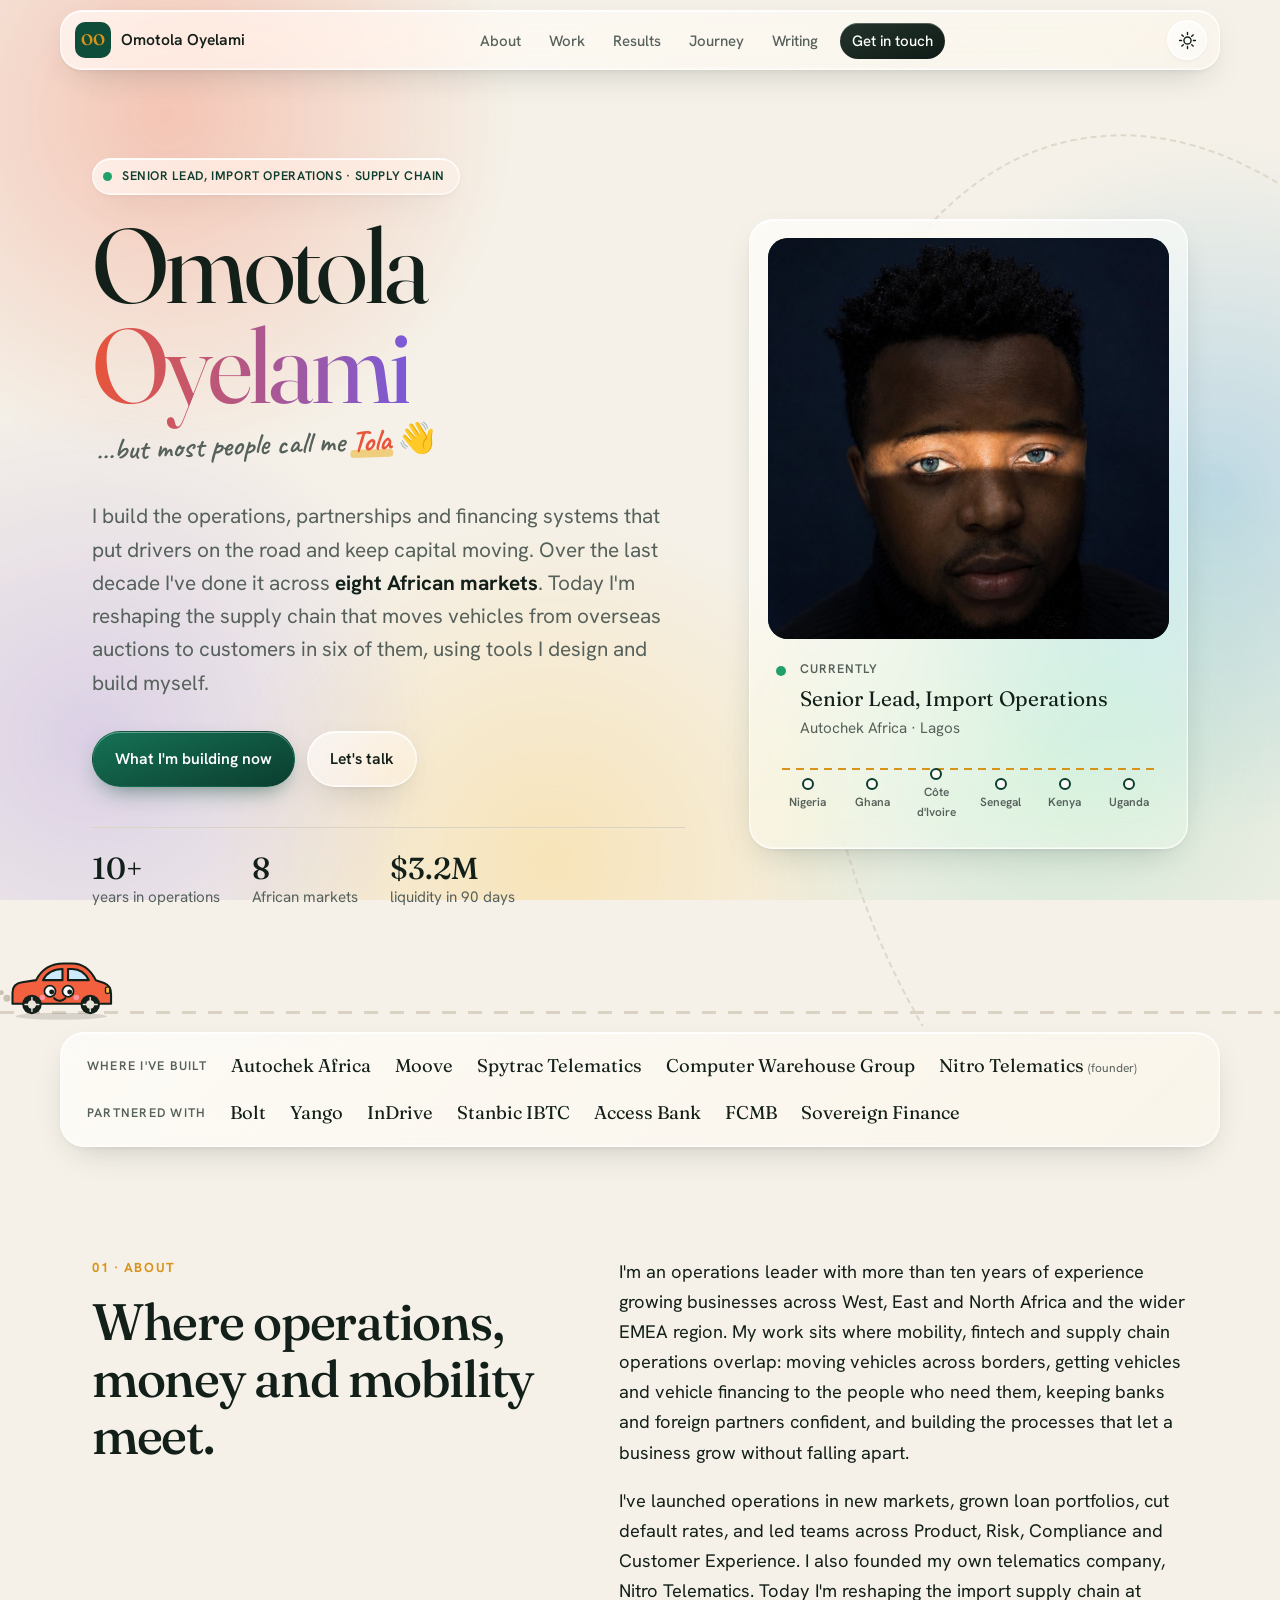
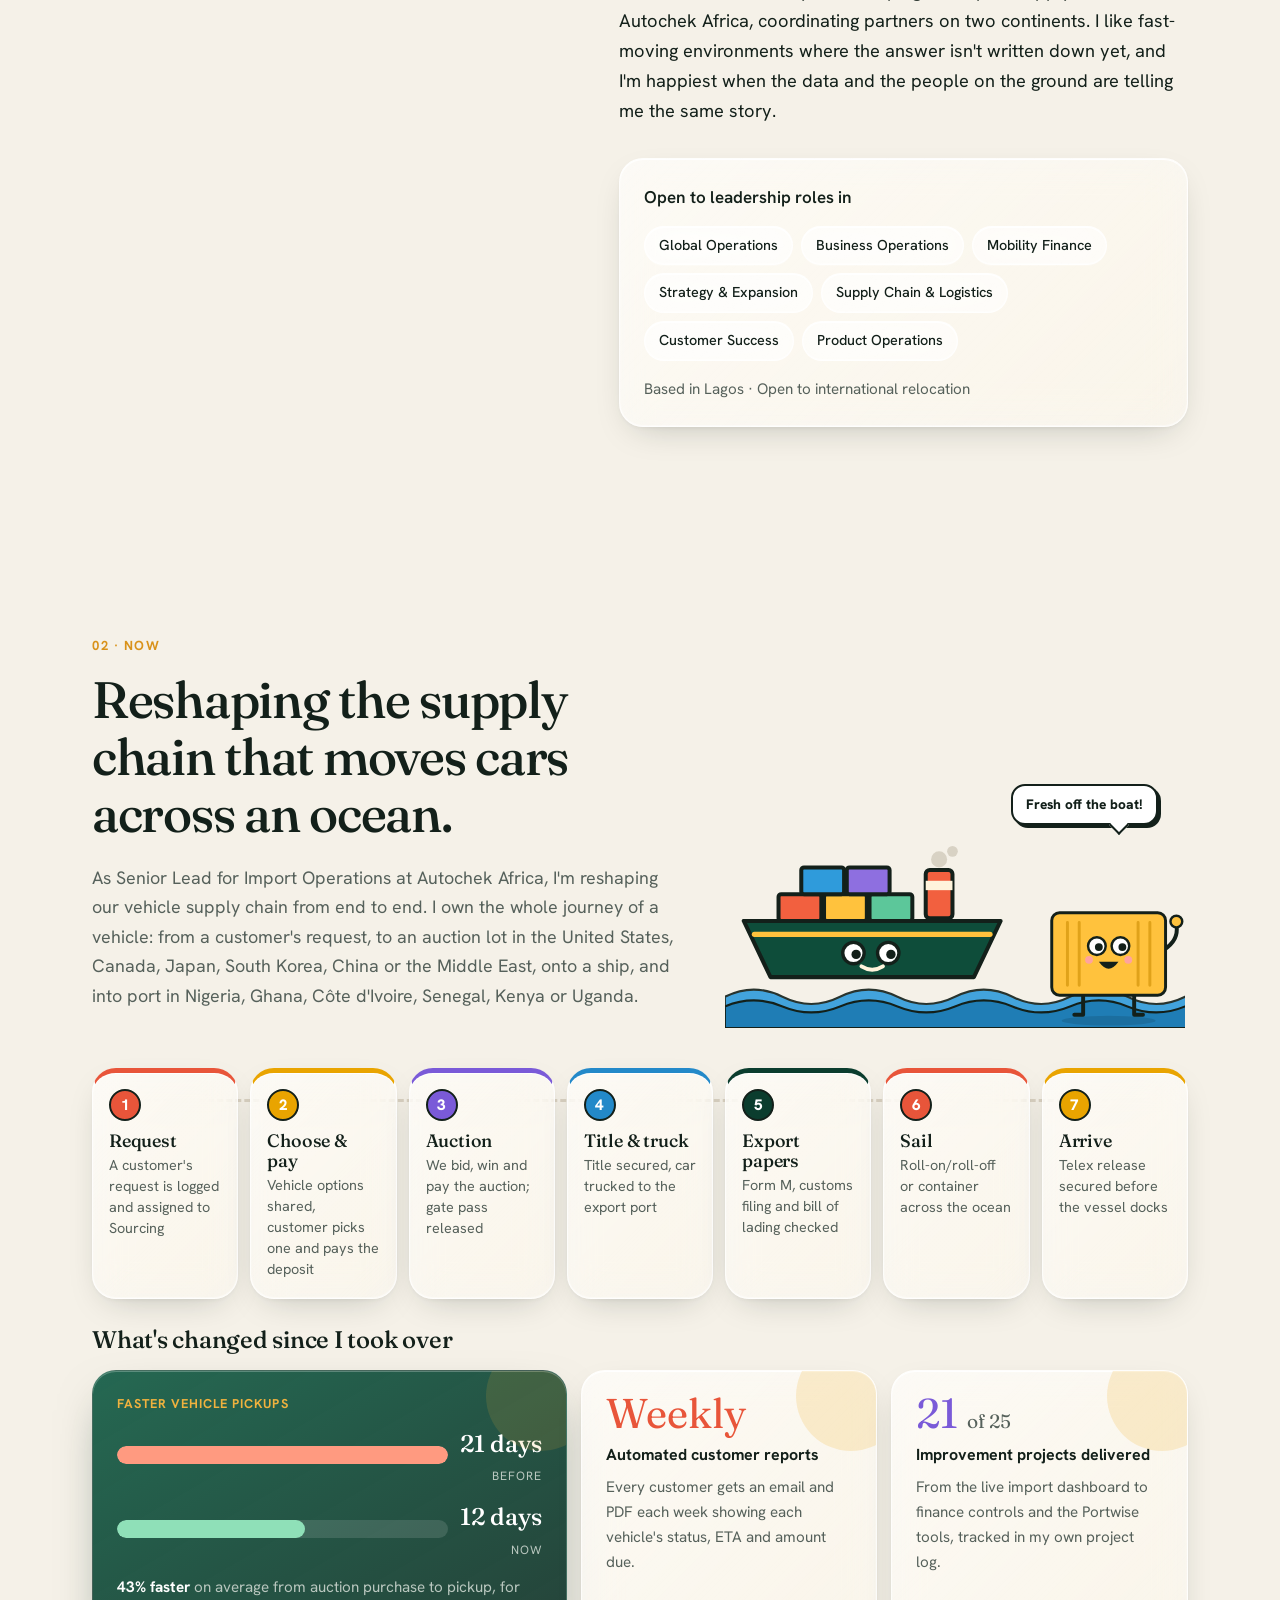
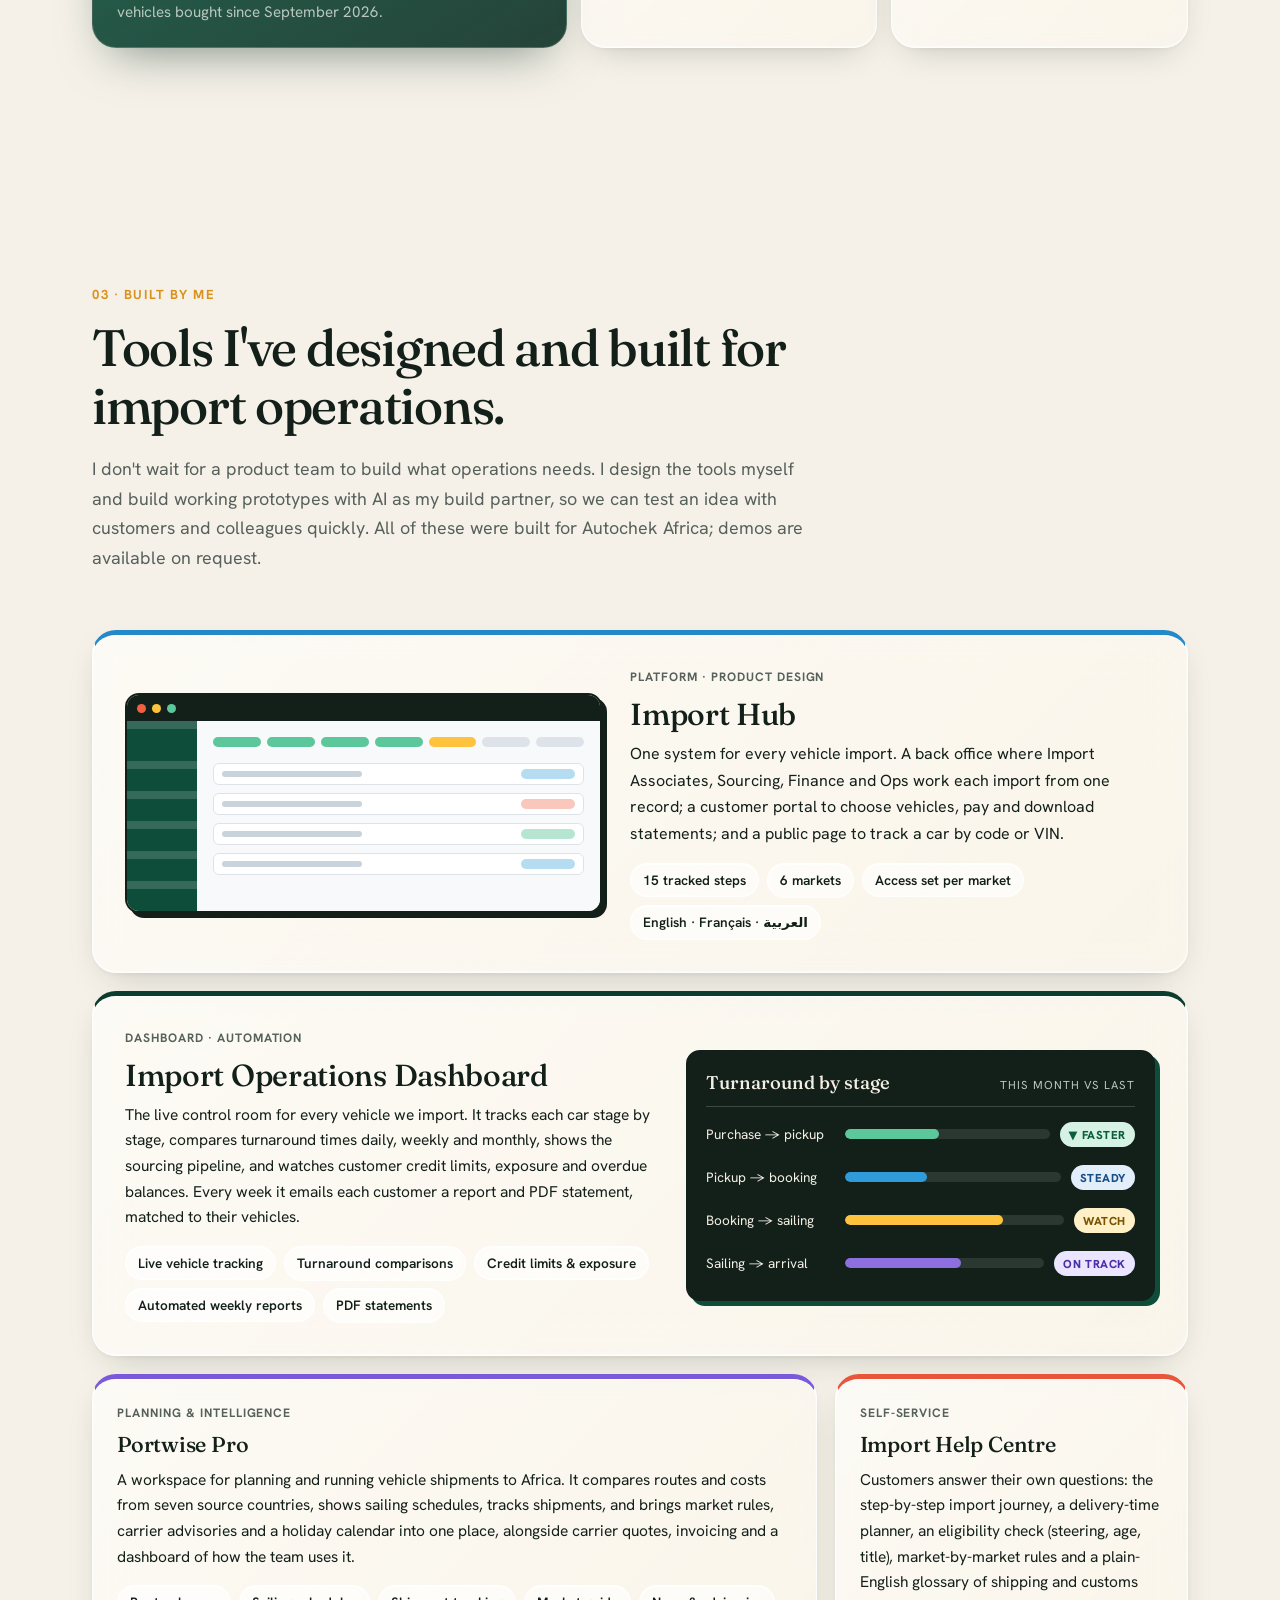
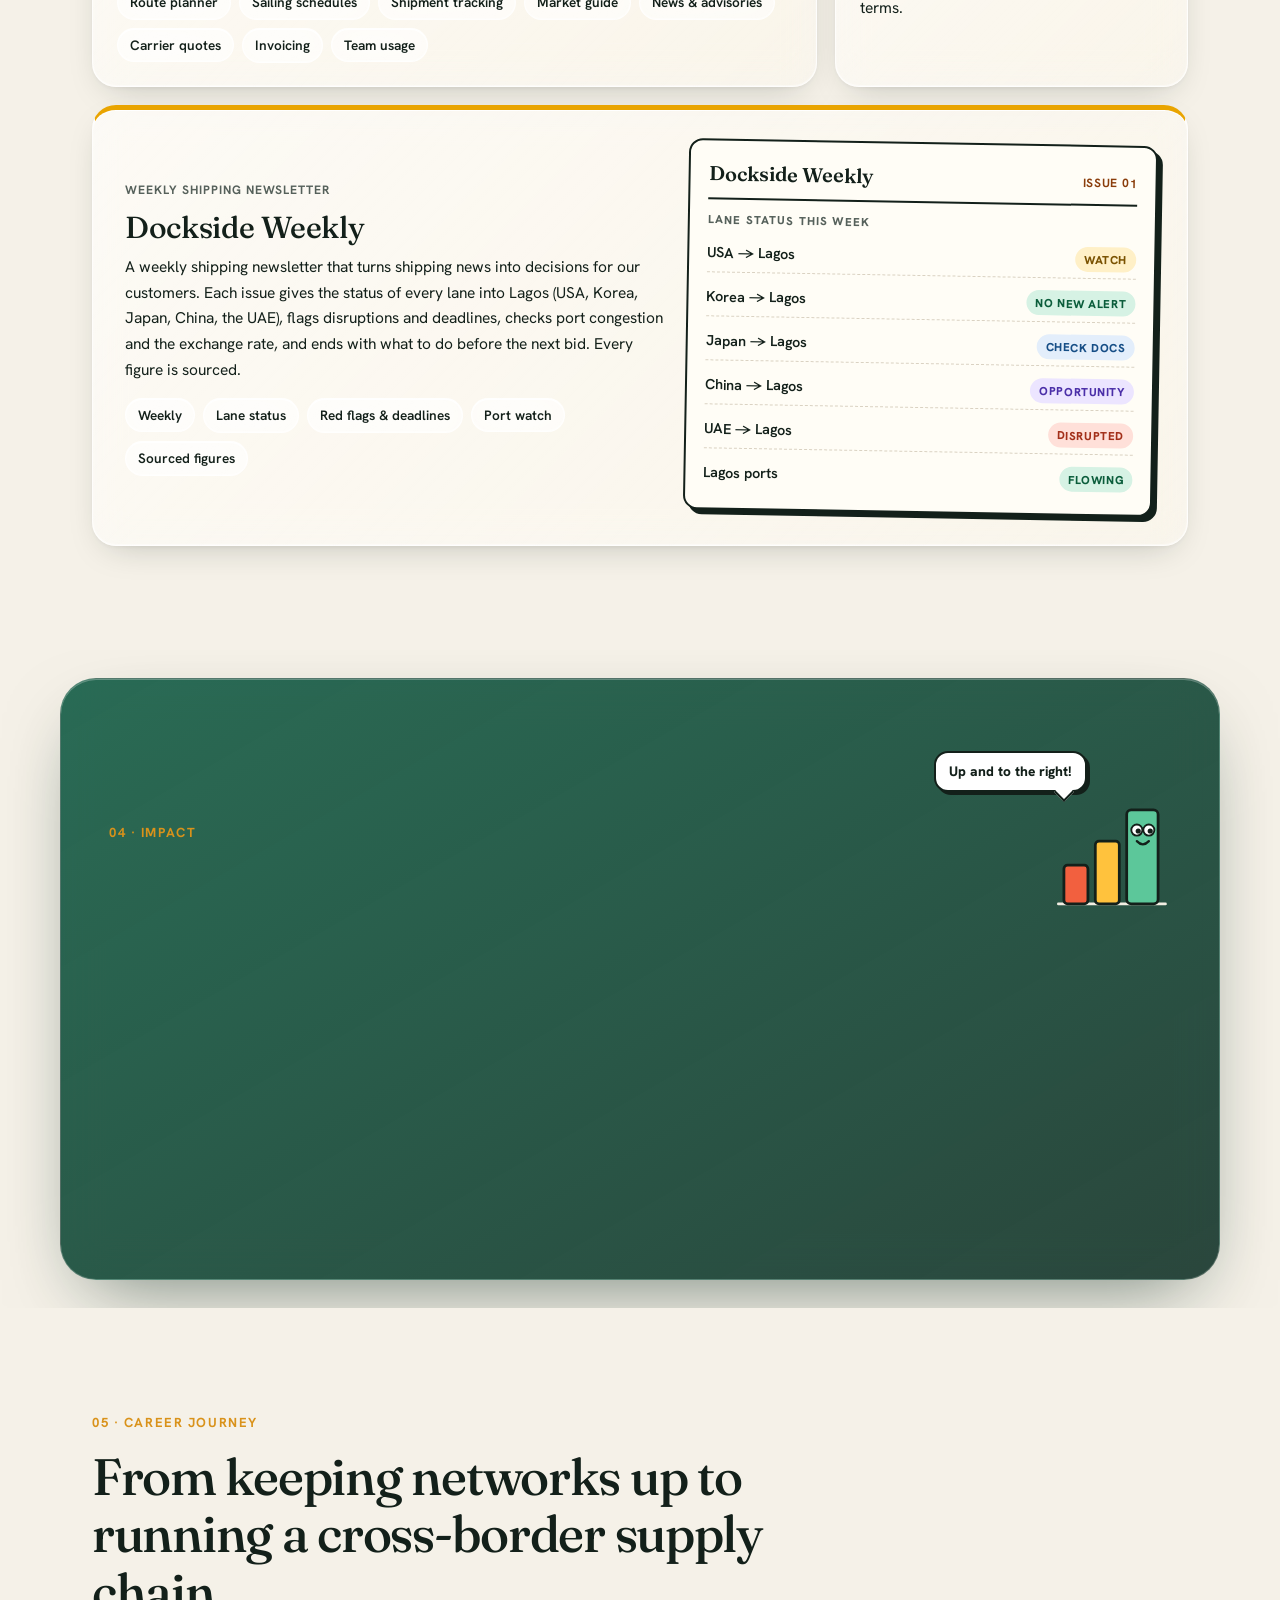
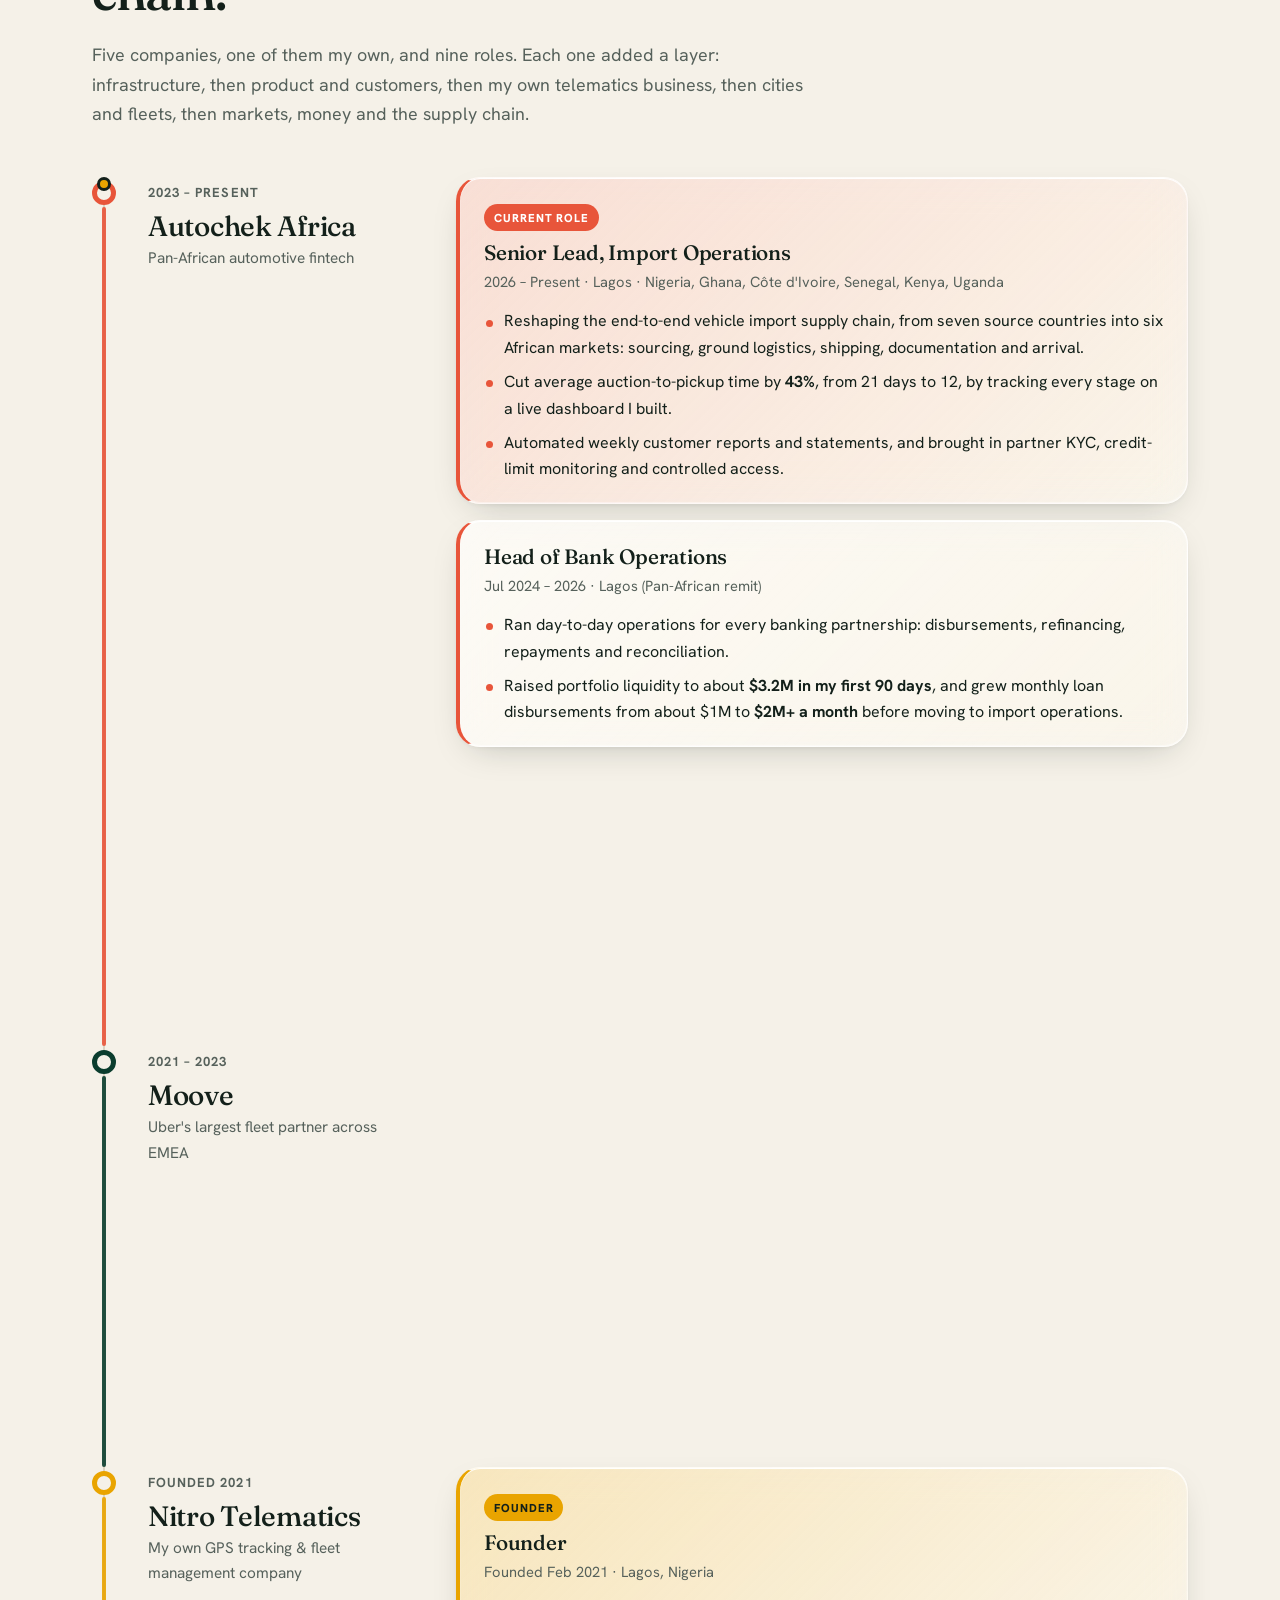
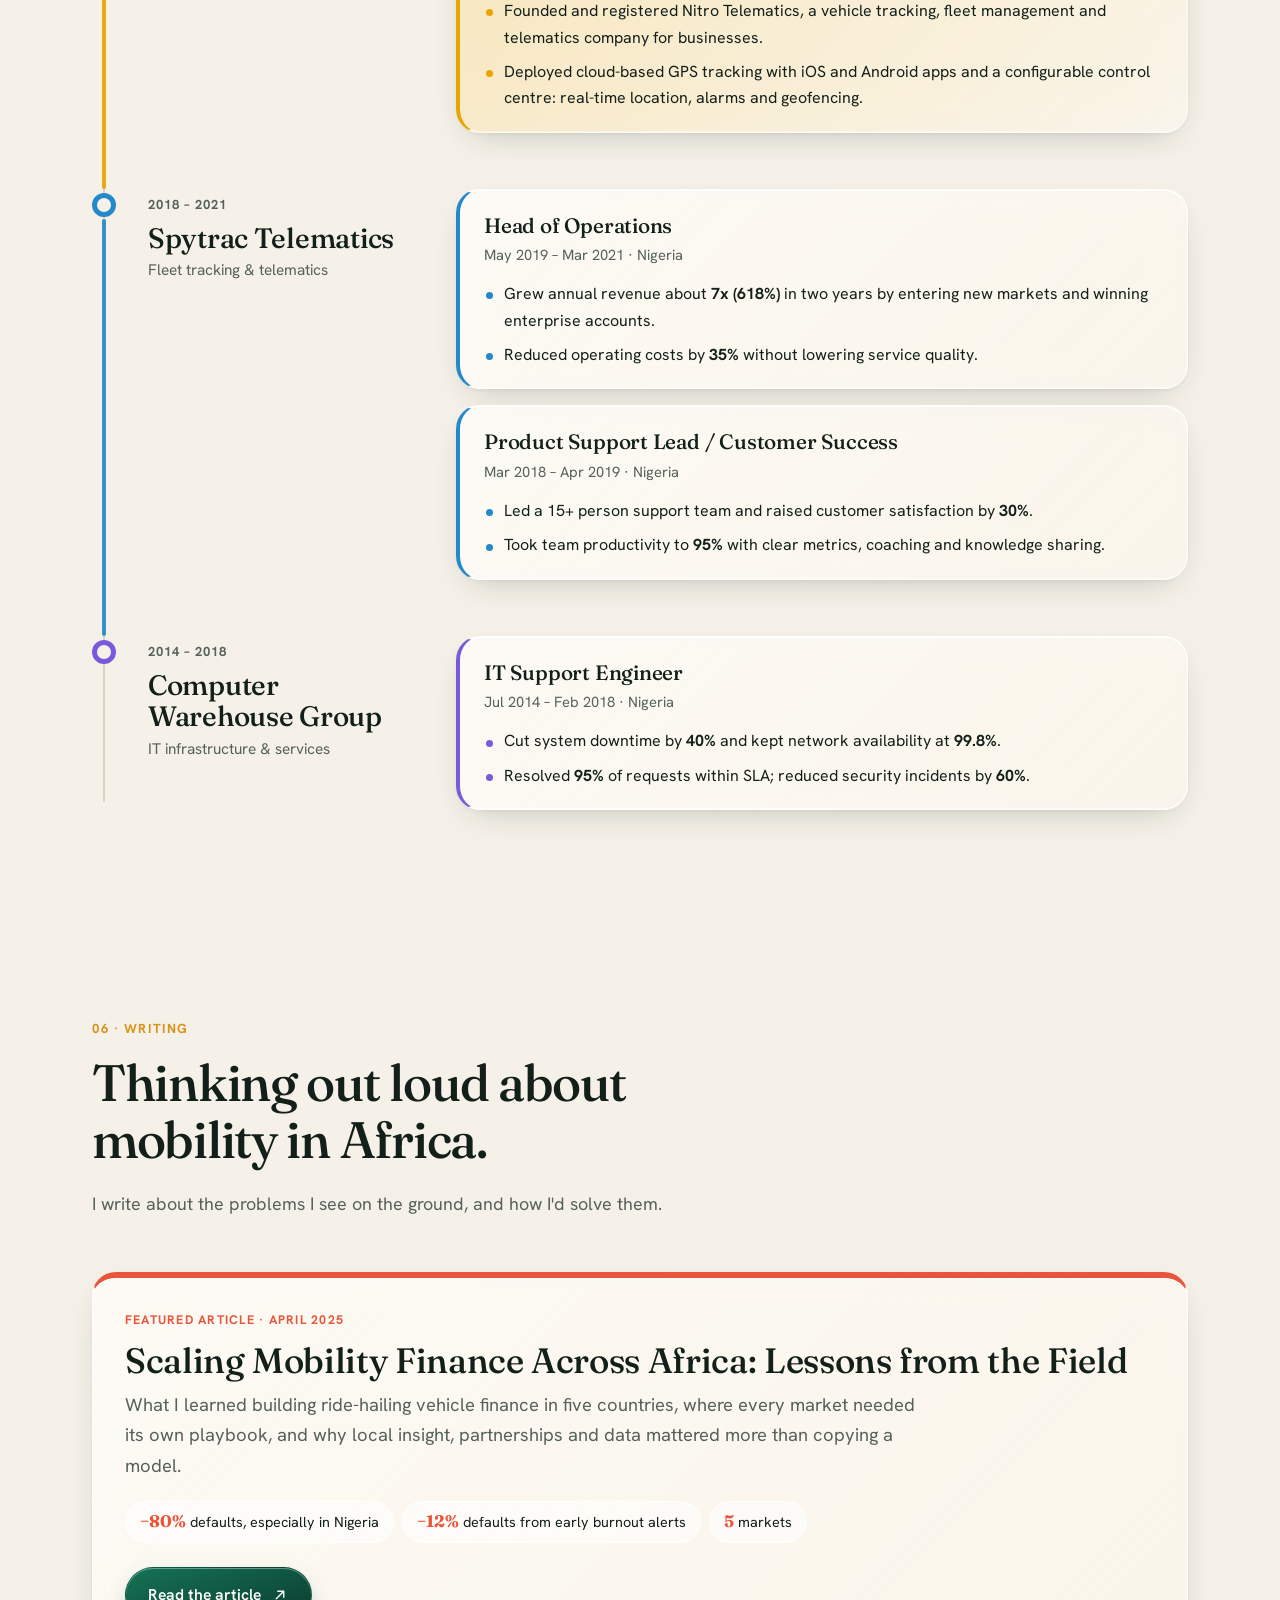
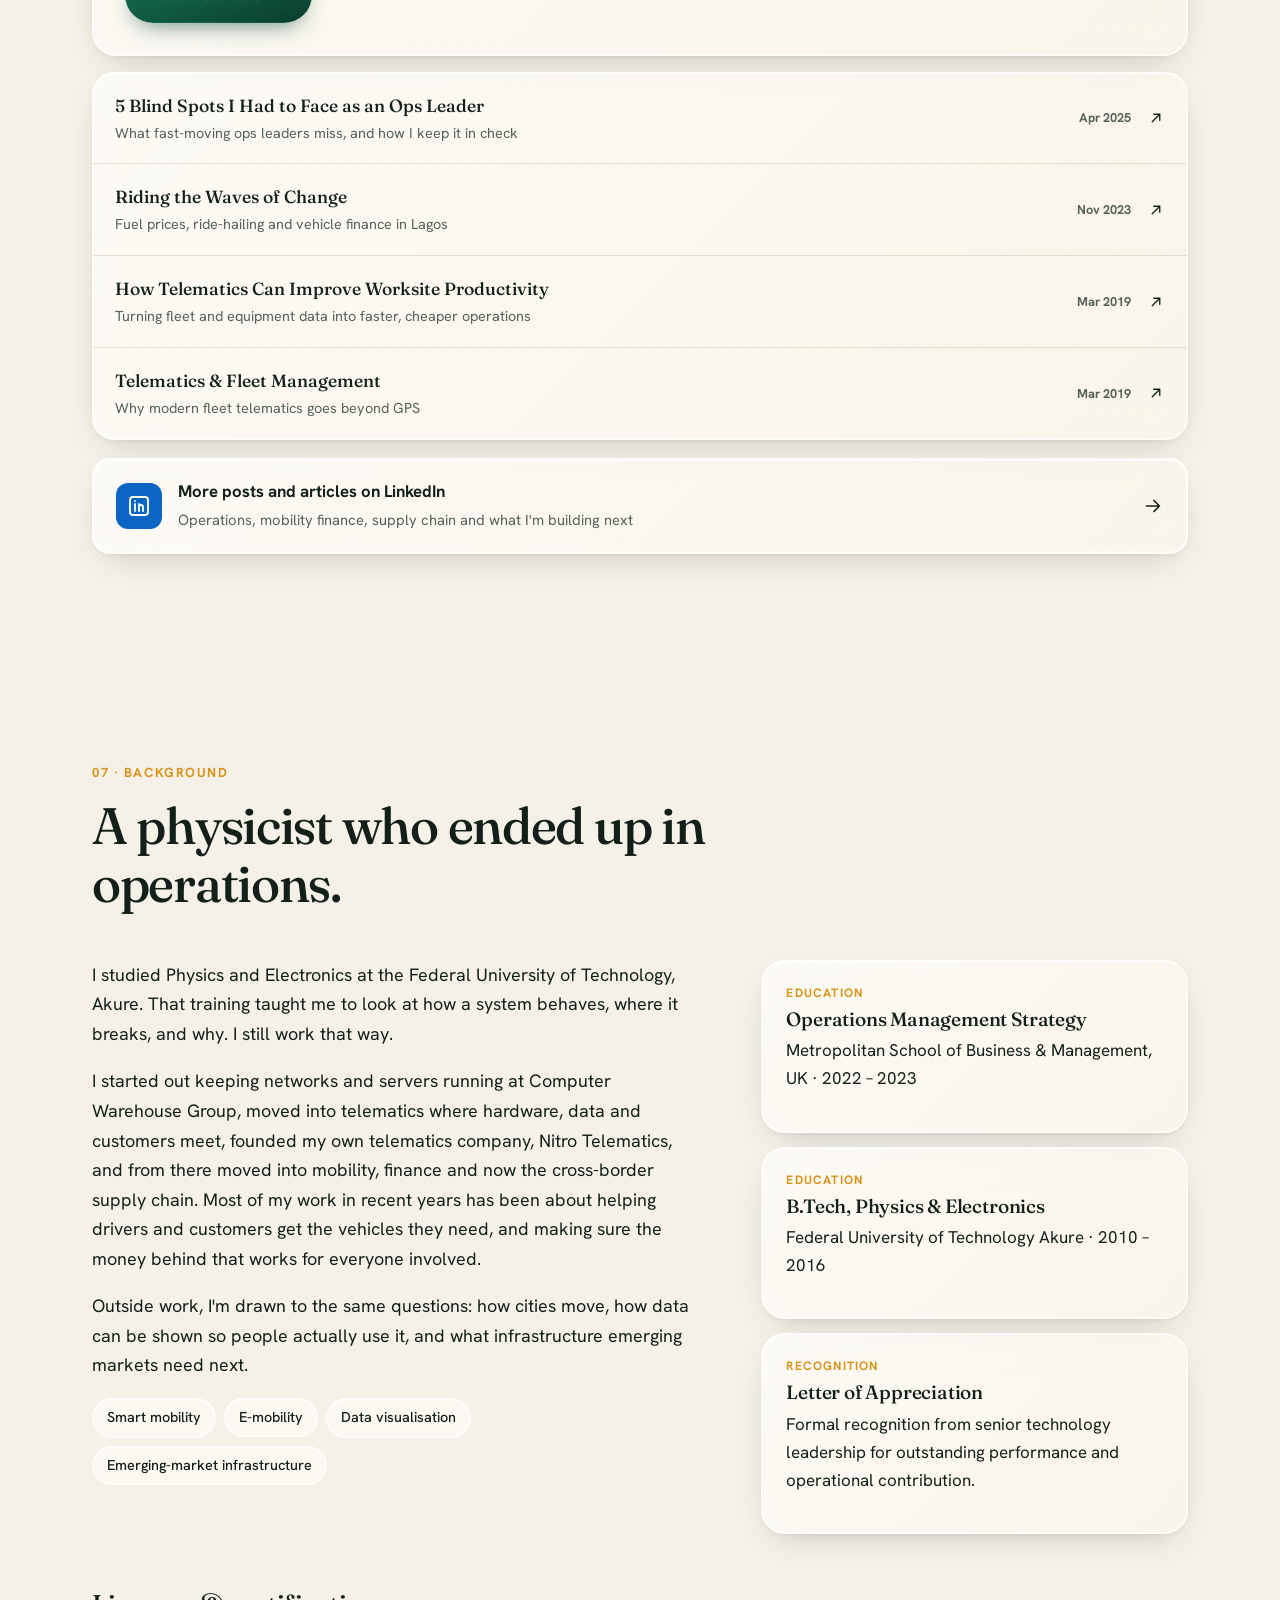
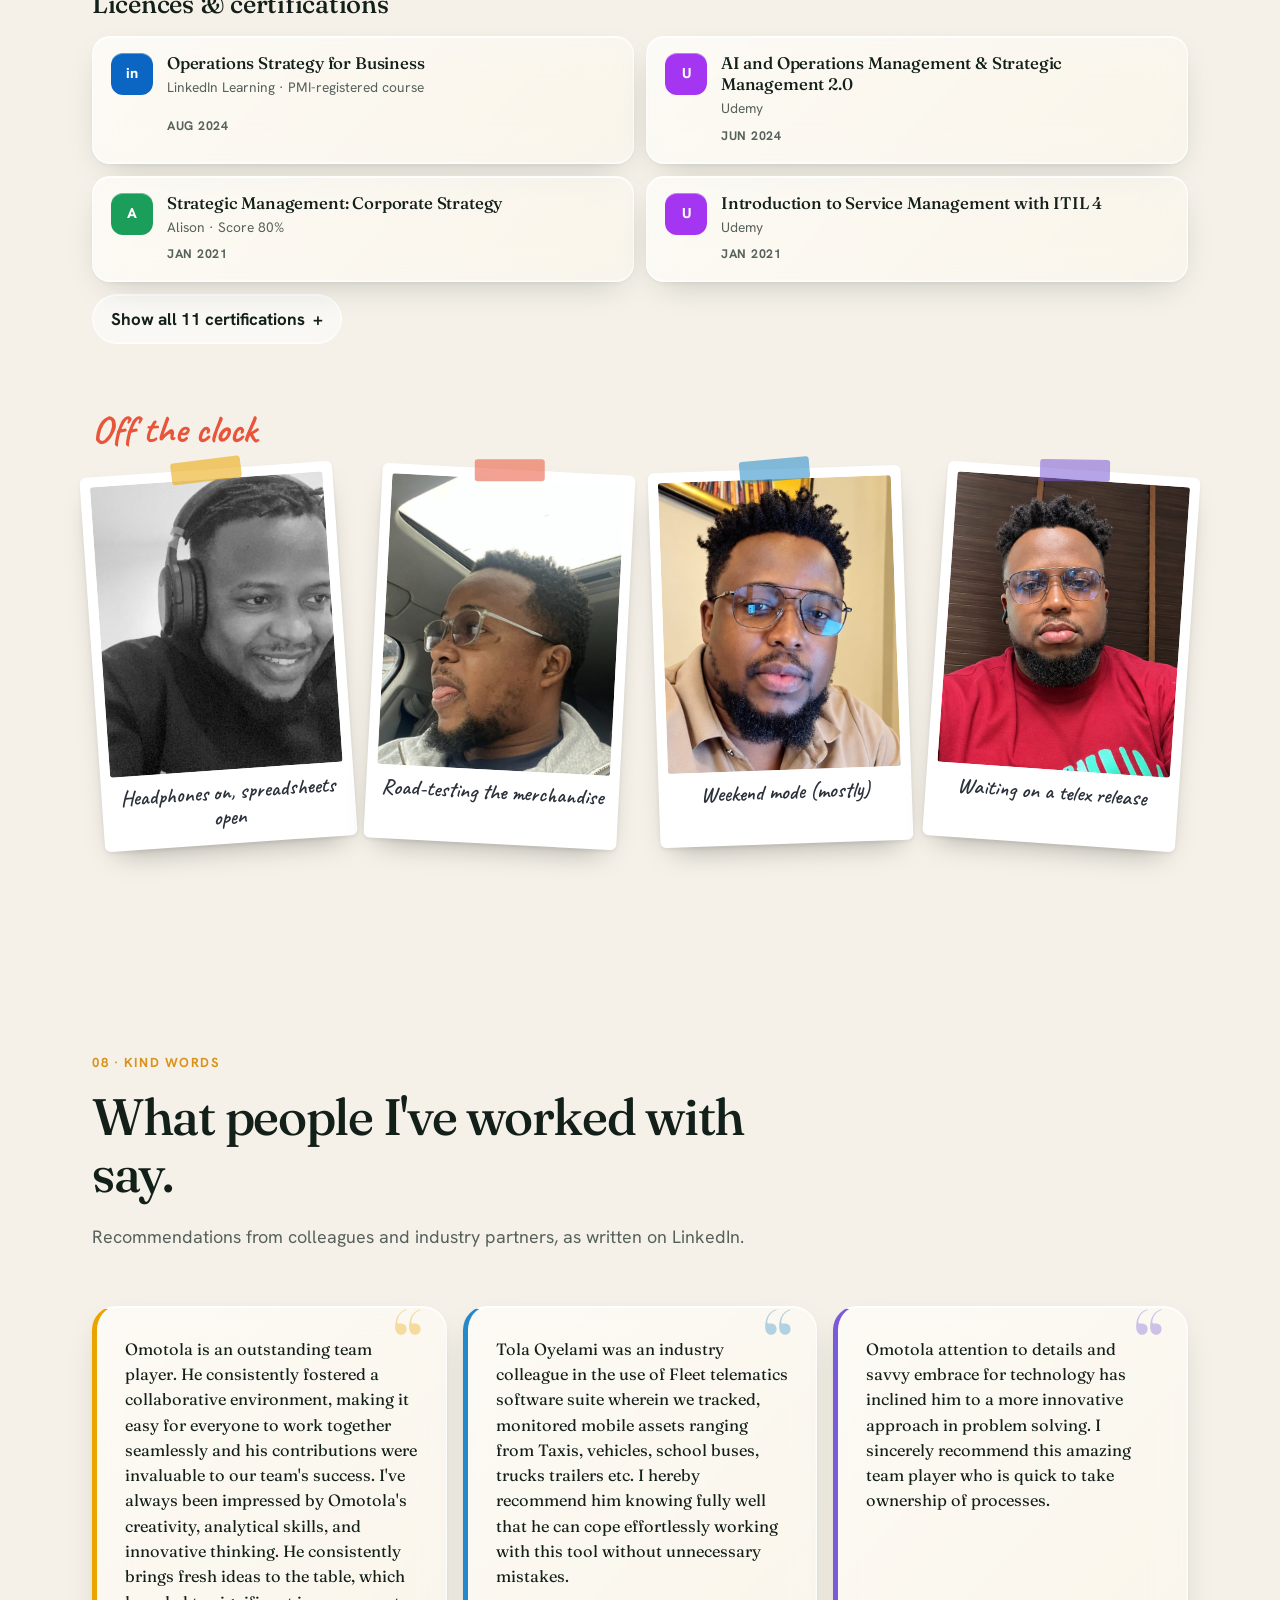
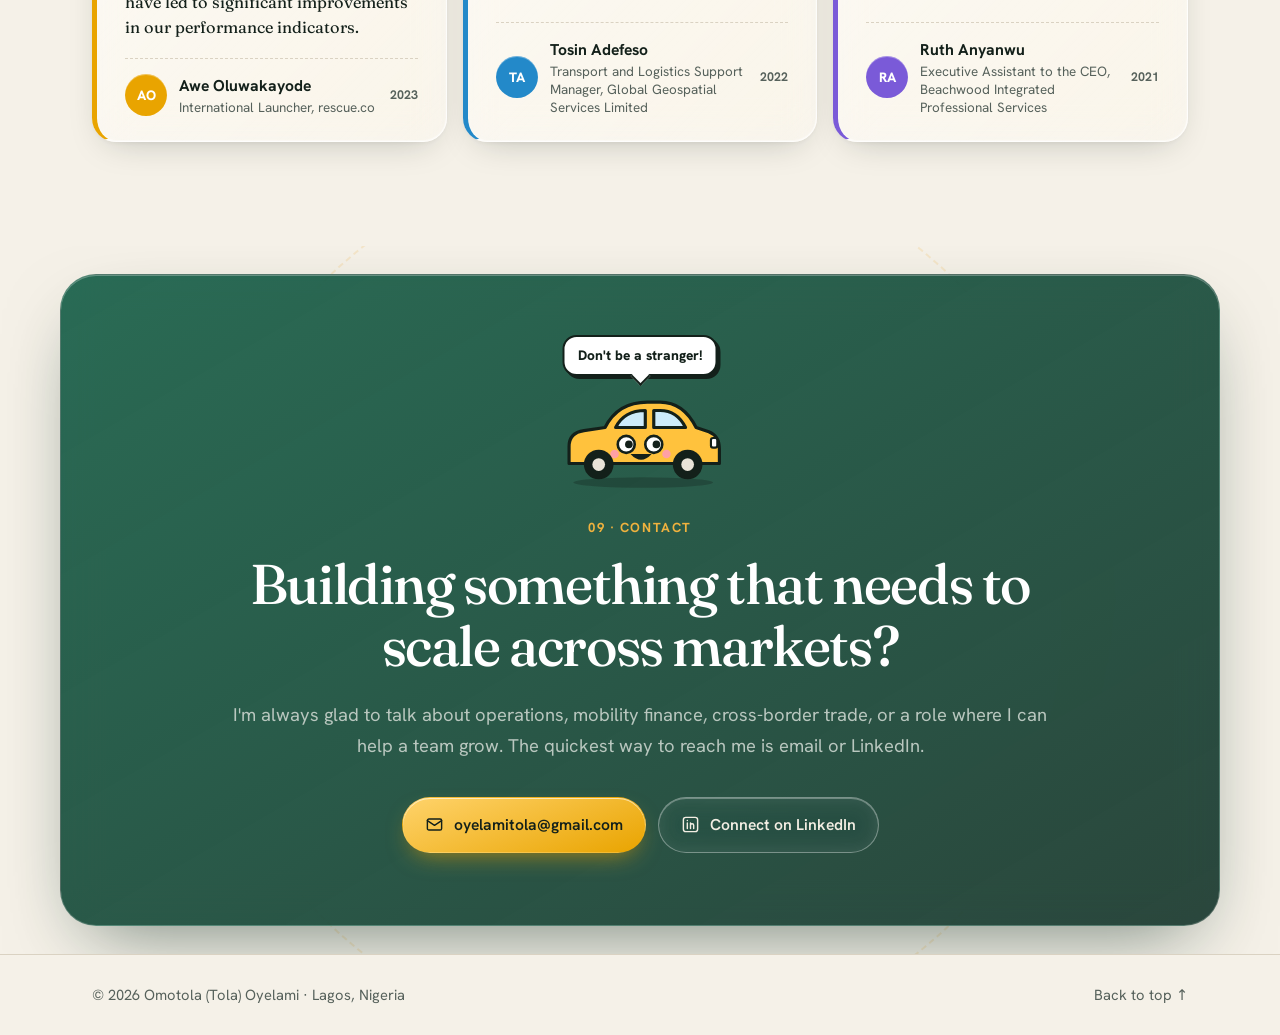
==== commit 5a6083e4: "Show results in USD and update monthly disbursement growth Co-Authored-By: Claude Opus 5.5 <noreply@" ====
--- a/index.html
+++ b/index.html
@@ -104,7 +104,7 @@
           <ul class="hero__facts reveal" aria-label="At a glance">
             <li><strong>10+</strong> years in operations</li>
             <li><strong>8</strong> African markets</li>
-            <li><strong>₦5B</strong> liquidity in 90 days</li>
+            <li><strong>$3.2M</strong> liquidity in 90 days</li>
           </ul>
         </div>
 
@@ -413,16 +413,16 @@
         </div>
         <ul class="stats">
           <li class="stat reveal">
-            <span class="stat__num"><span data-prefix="₦" data-count="5" data-suffix="B">₦5B</span></span>
+            <span class="stat__num"><span data-prefix="$" data-count="3.2" data-decimals="1" data-suffix="M">$3.2M</span></span>
             <span class="stat__label">Portfolio liquidity raised in my first 90 days as Head of Bank Operations</span>
           </li>
           <li class="stat reveal">
-            <span class="stat__num"><span data-prefix="₦" data-count="1.5" data-decimals="1" data-suffix="B+">₦1.5B+</span></span>
-            <span class="stat__label">Monthly loan disbursements, sustained month after month</span>
+            <span class="stat__num"><span data-prefix="$" data-count="2" data-suffix="M+">$2M+</span></span>
+            <span class="stat__label">Monthly loan disbursements when I left Bank Operations, more than double the ~$1M I started with</span>
           </li>
           <li class="stat reveal">
             <span class="stat__num"><span data-count="618" data-suffix="%">618%</span></span>
-            <span class="stat__label">Revenue growth at Spytrac in two years (₦11M → ₦79M)</span>
+            <span class="stat__label">Revenue growth at Spytrac in two years, about 7x</span>
           </li>
           <li class="stat reveal">
             <span class="stat__num"><span data-count="70" data-suffix="%">70%</span></span>
@@ -469,7 +469,7 @@
                 </header>
                 <ul>
                   <li>Ran day-to-day operations for every banking partnership: disbursements, refinancing, repayments and reconciliation.</li>
-                  <li>Grew portfolio liquidity past <strong>₦5 billion in my first 90 days</strong> and set a steady disbursement run-rate above <strong>₦1.5 billion a month</strong>.</li>
+                  <li>Raised portfolio liquidity to about <strong>$3.2M in my first 90 days</strong>, and grew monthly loan disbursements from about $1M to <strong>$2M+ a month</strong> before moving to import operations.</li>
                 </ul>
               </article>
               <article class="role reveal">
@@ -552,7 +552,7 @@
                   <p class="role__meta">May 2019 – Mar 2021 · Nigeria</p>
                 </header>
                 <ul>
-                  <li>Grew annual revenue from <strong>₦11M to ₦79M</strong> by entering new markets and winning enterprise accounts.</li>
+                  <li>Grew annual revenue about <strong>7x (618%)</strong> in two years by entering new markets and winning enterprise accounts.</li>
                   <li>Reduced operating costs by <strong>35%</strong> without lowering service quality.</li>
                 </ul>
               </article>
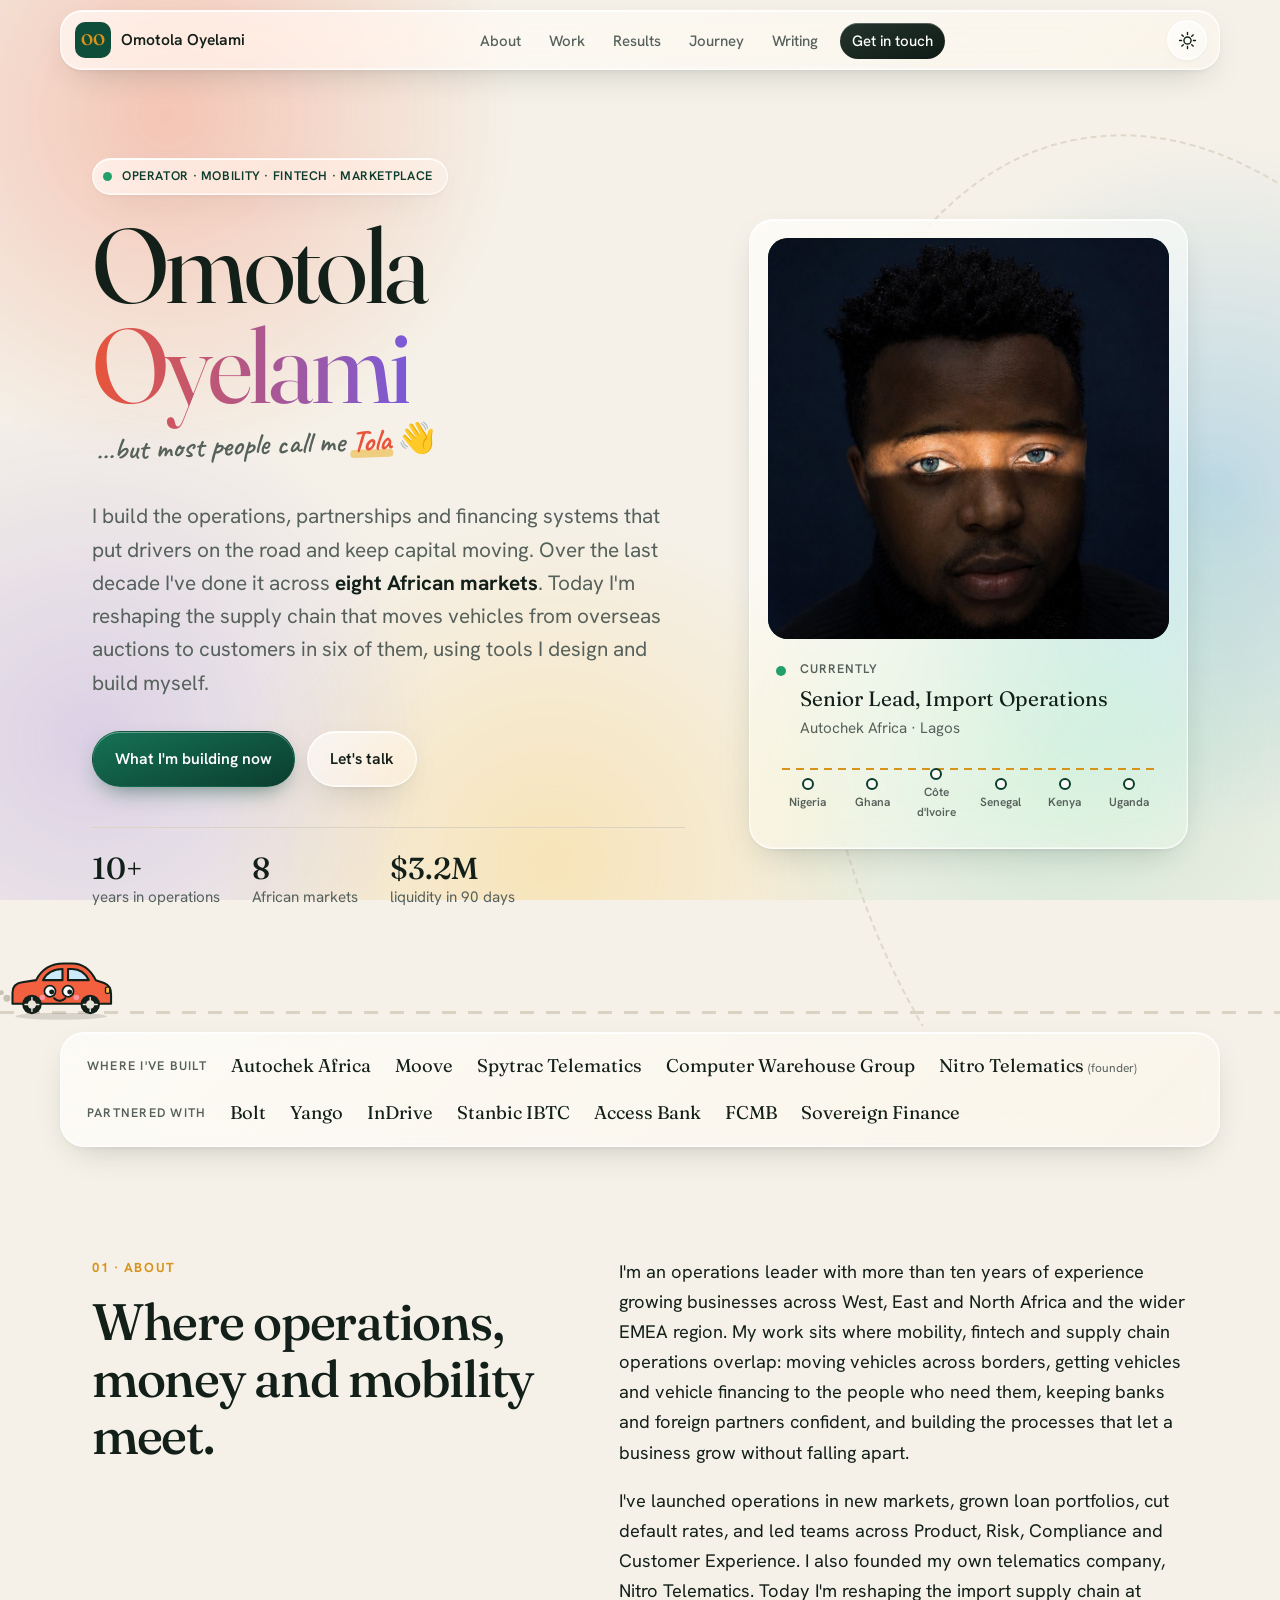
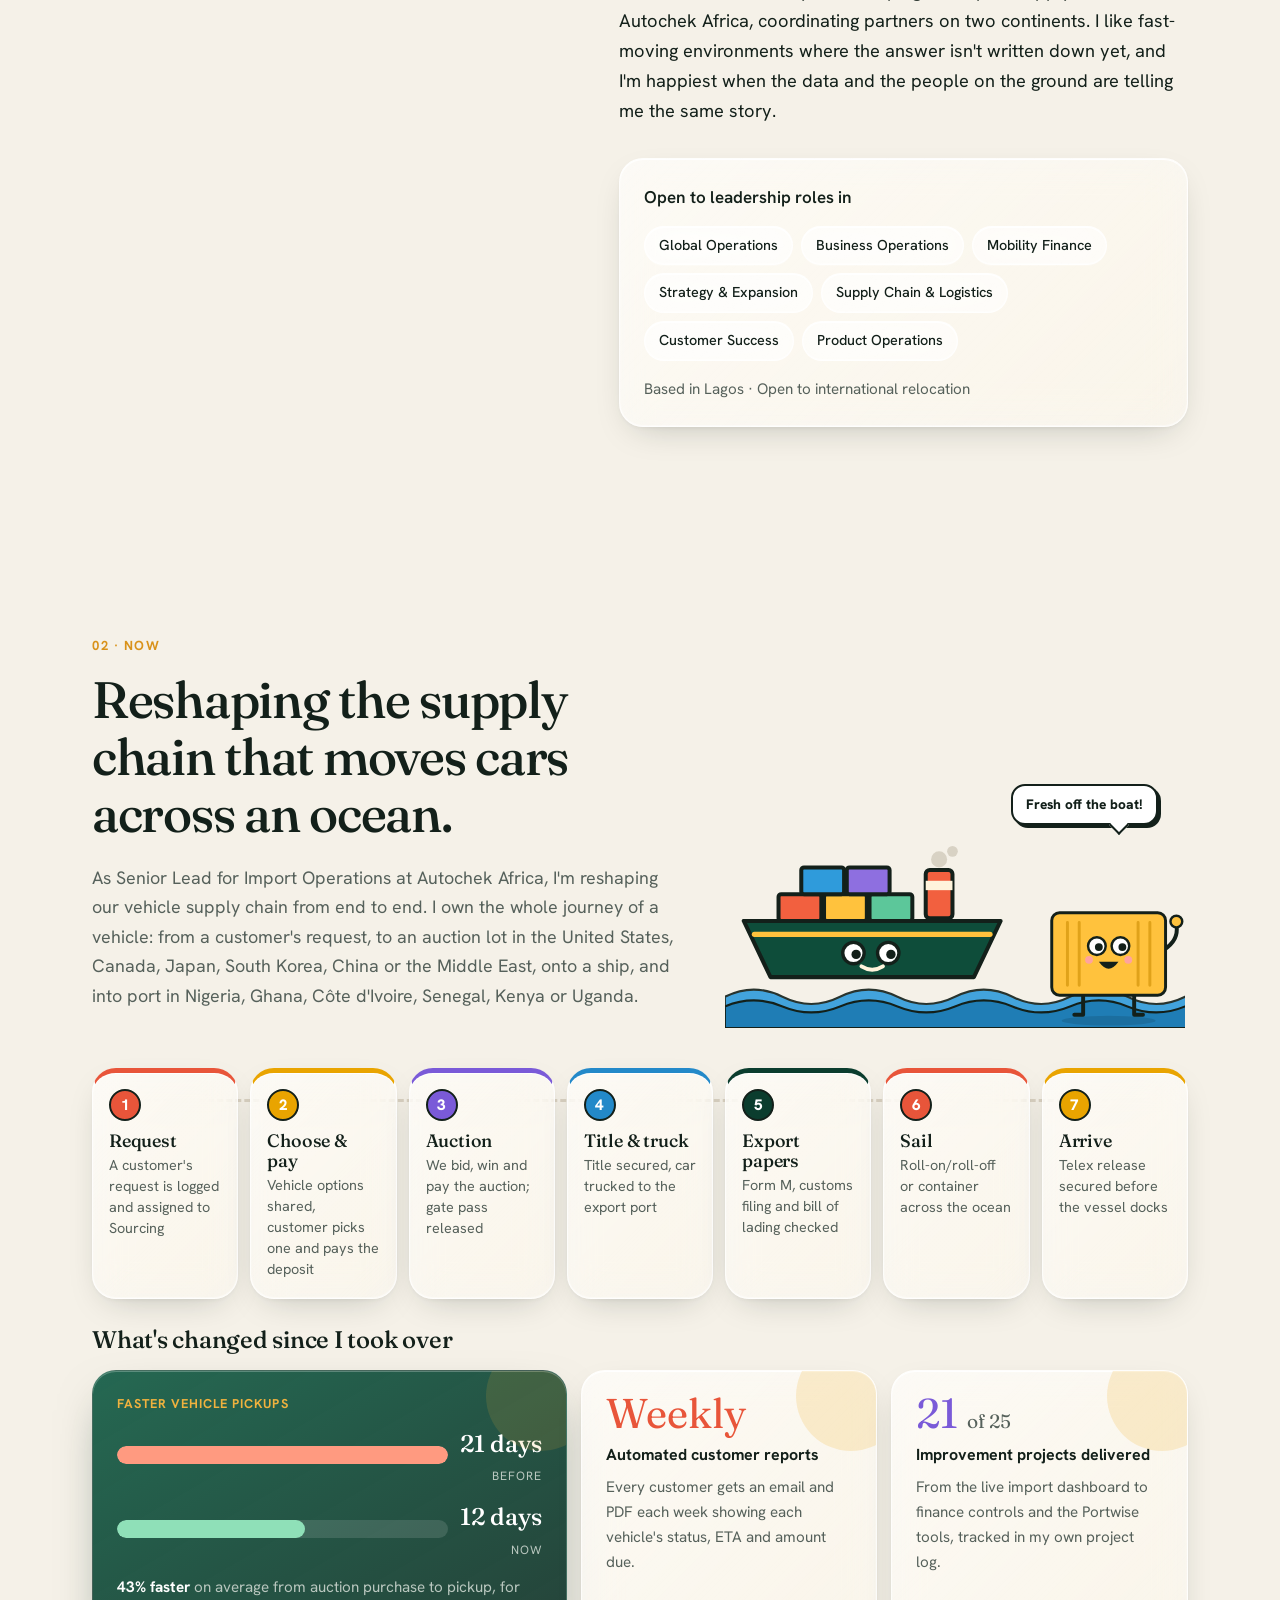
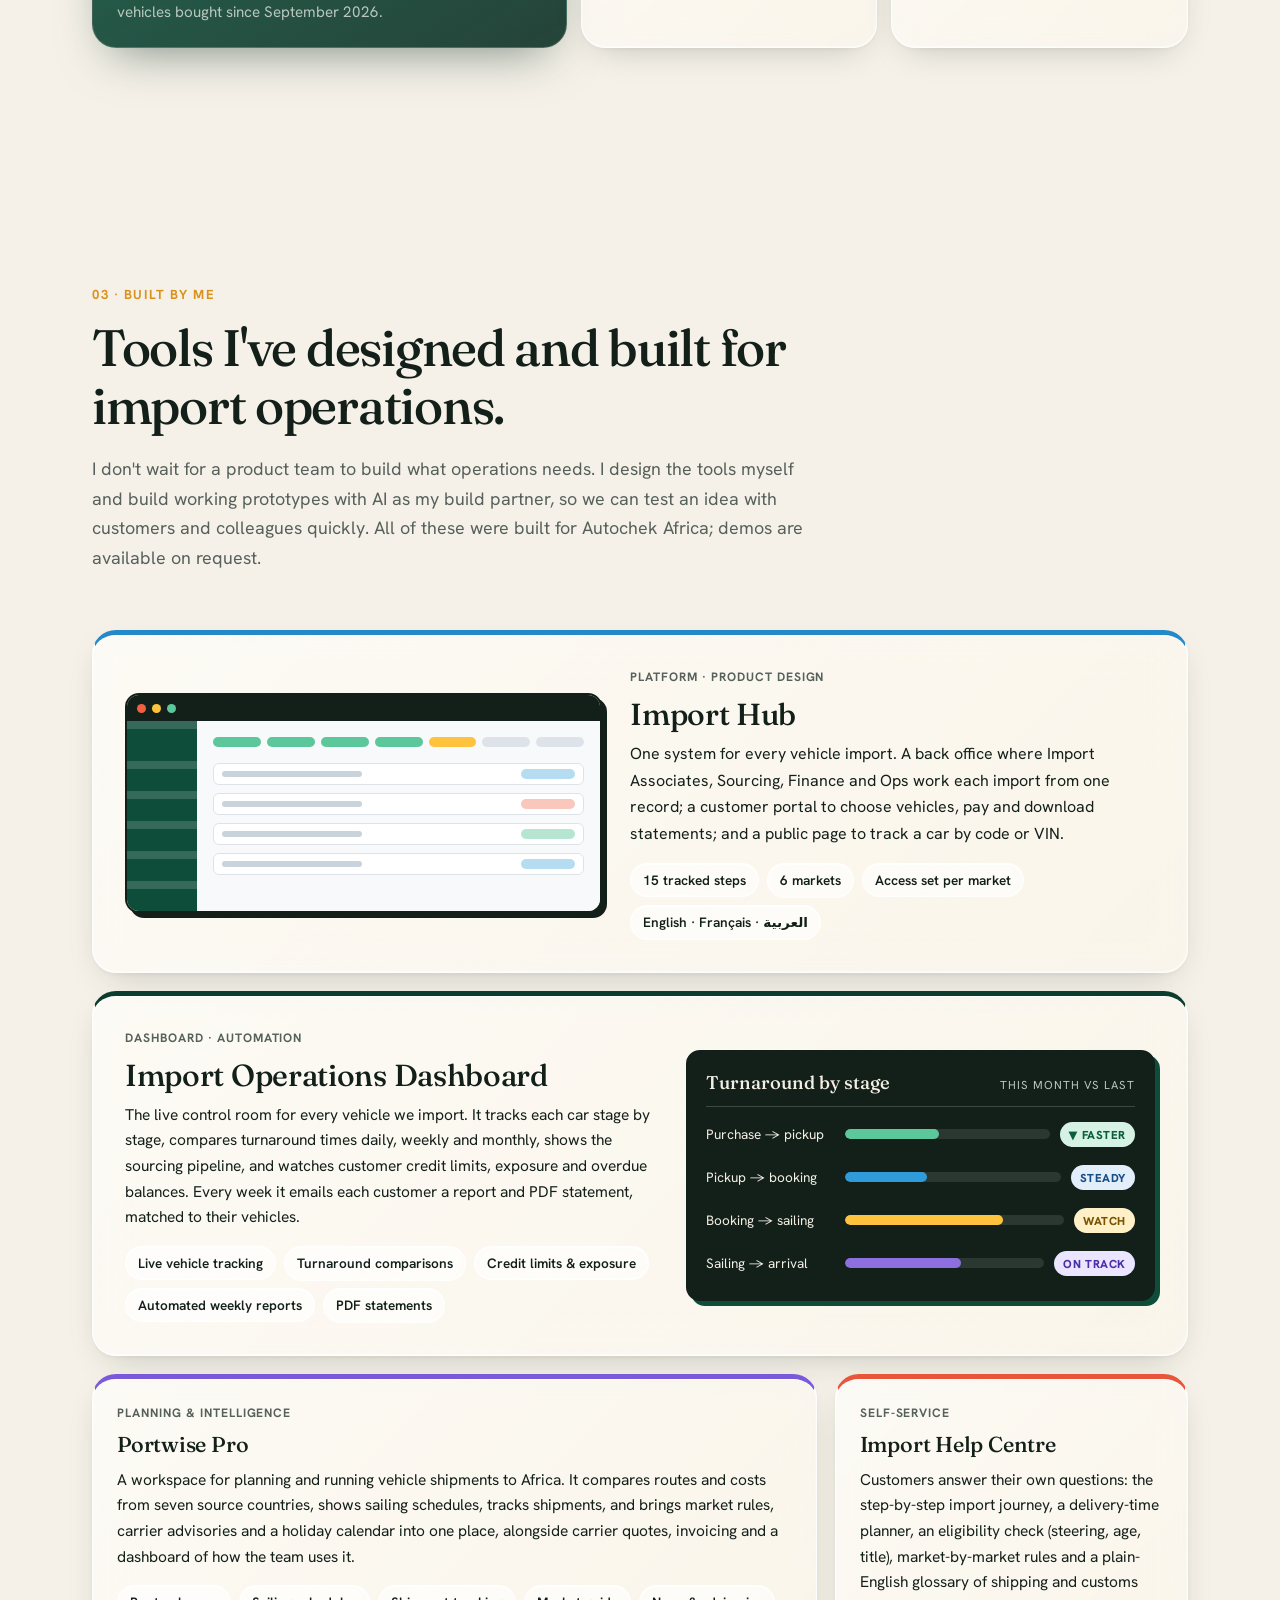
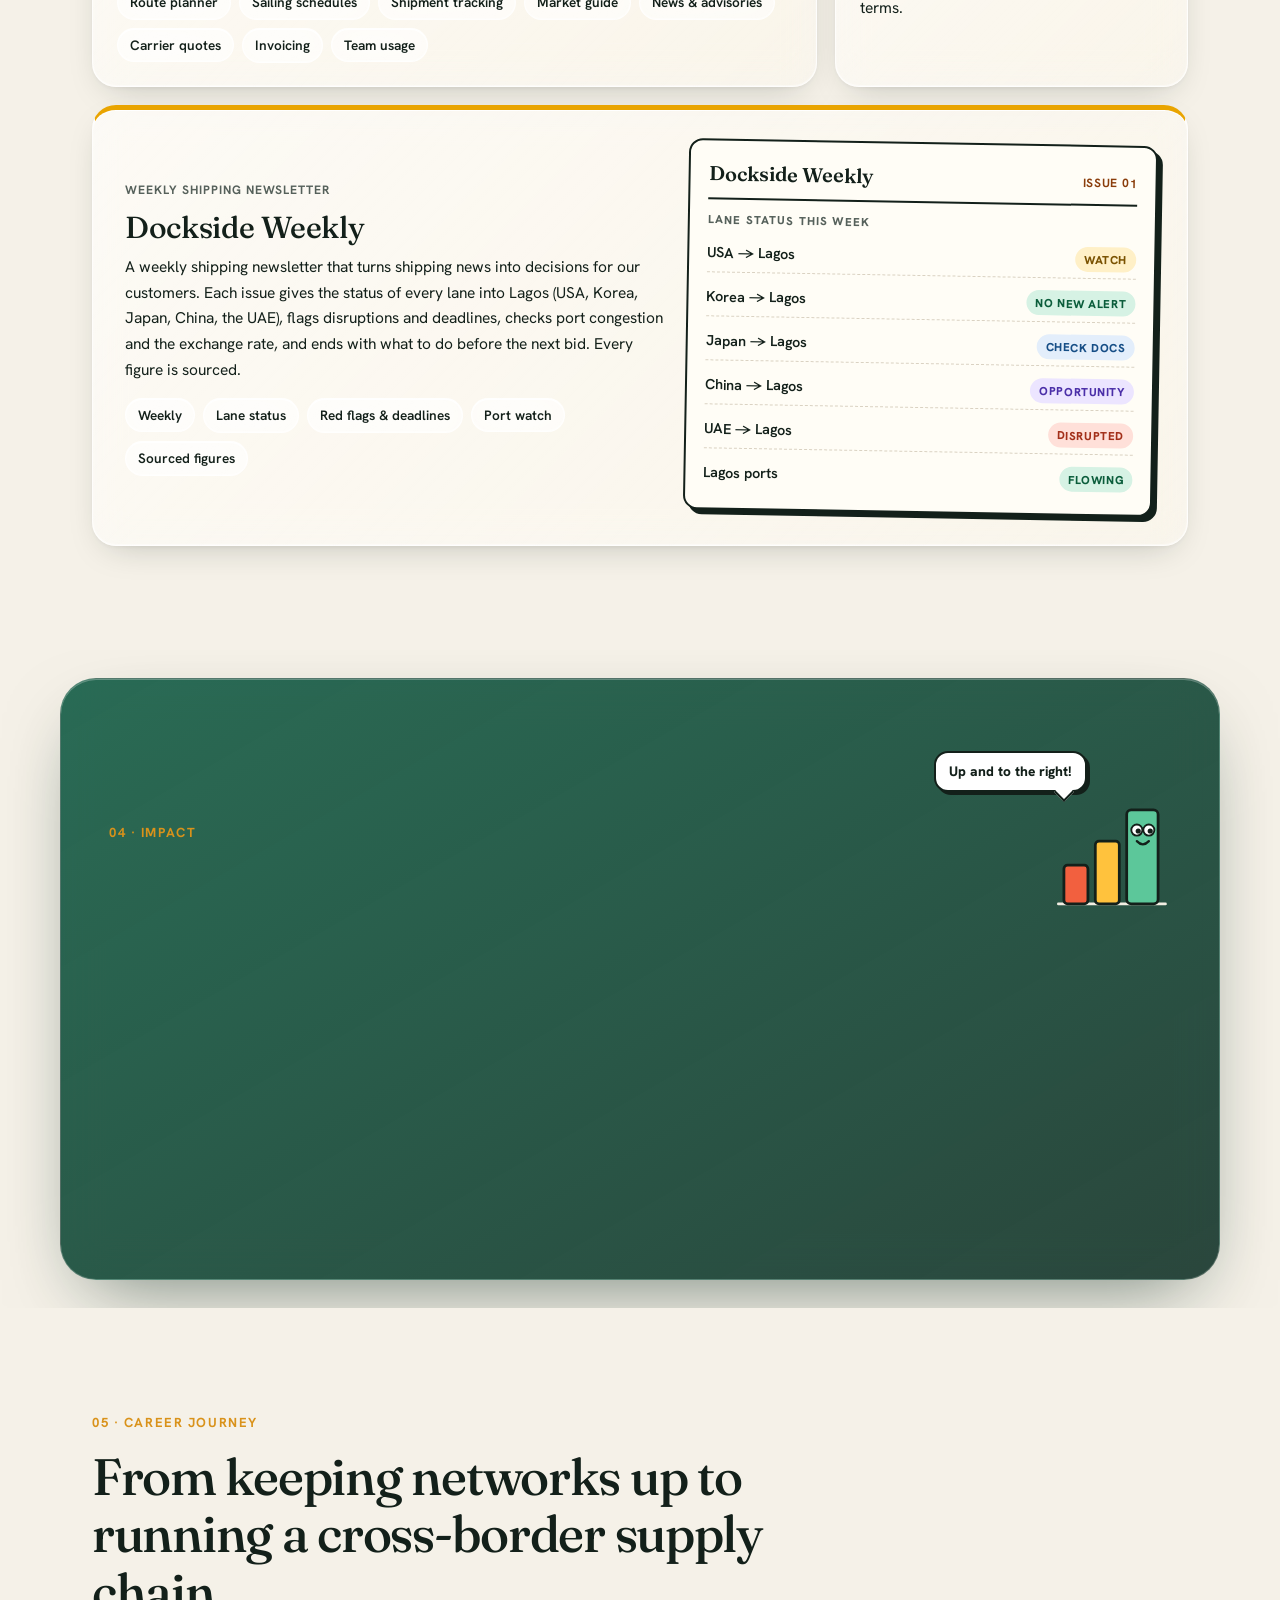
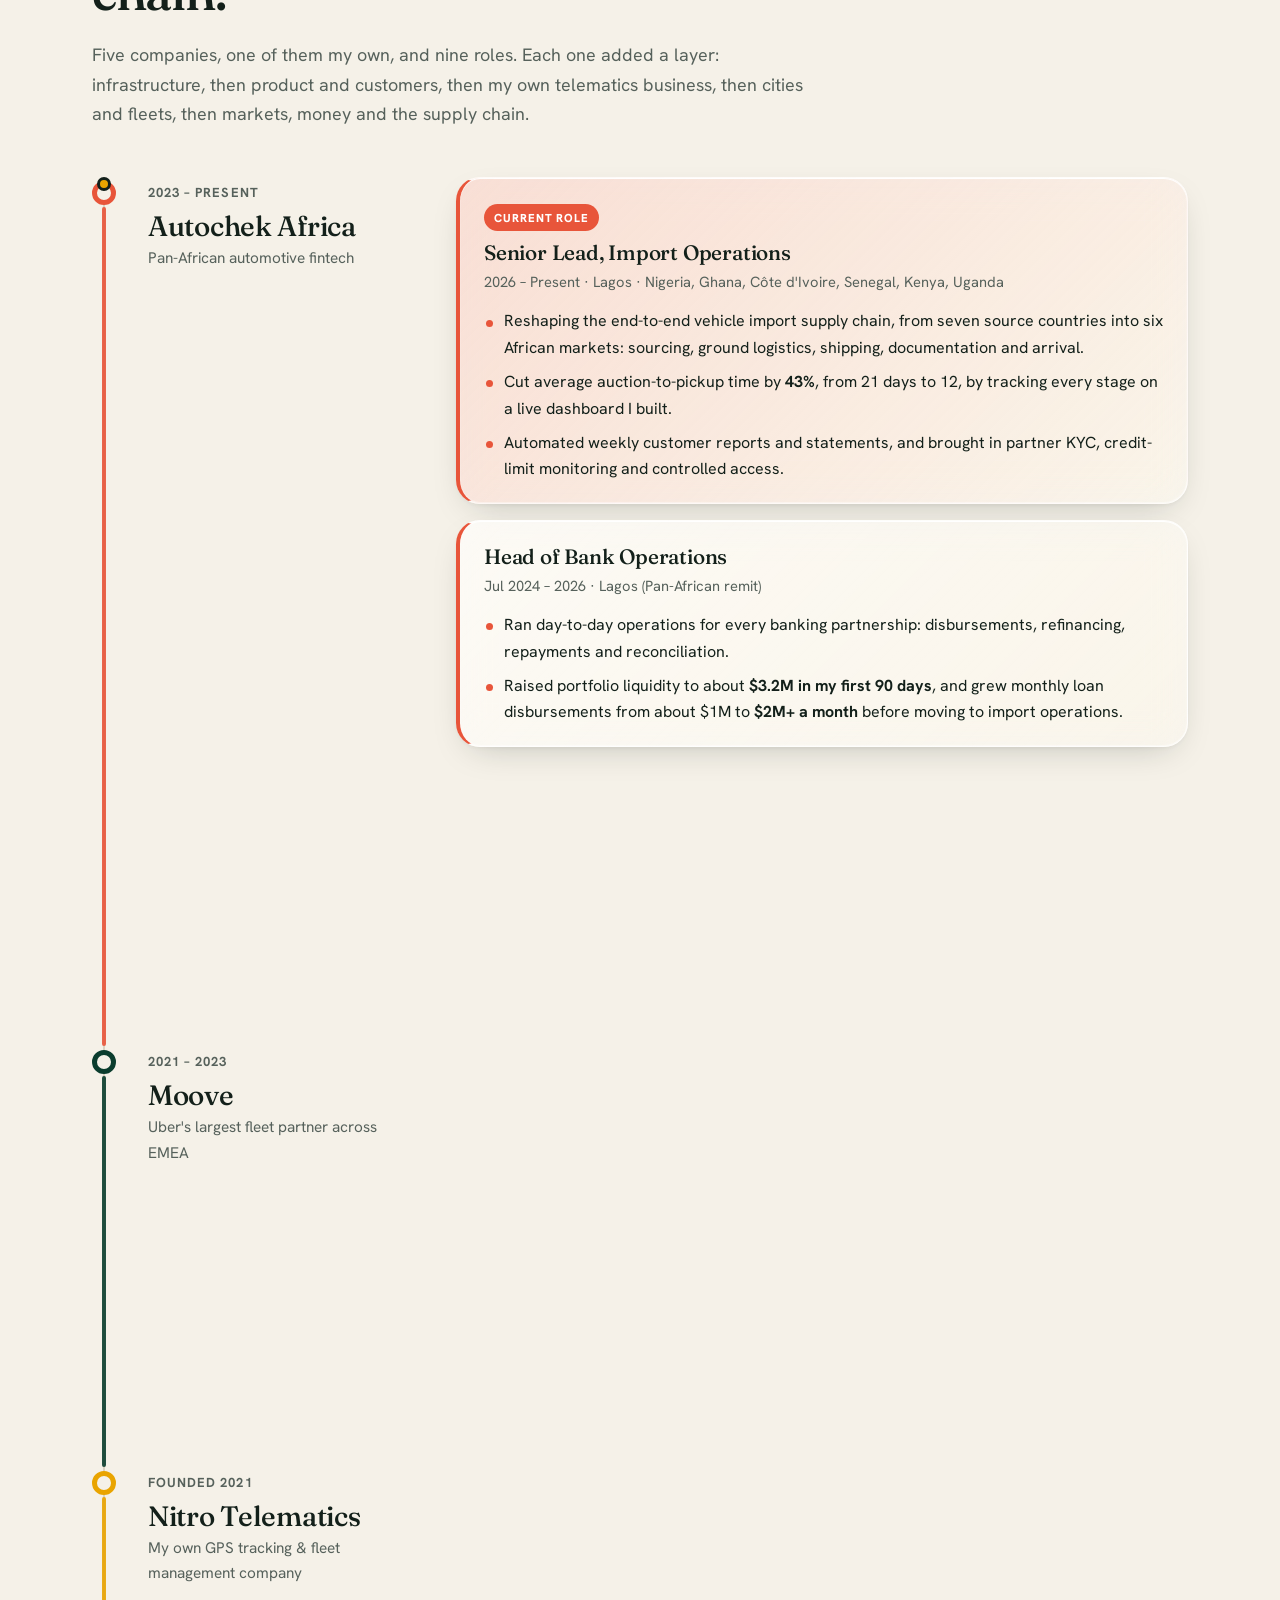
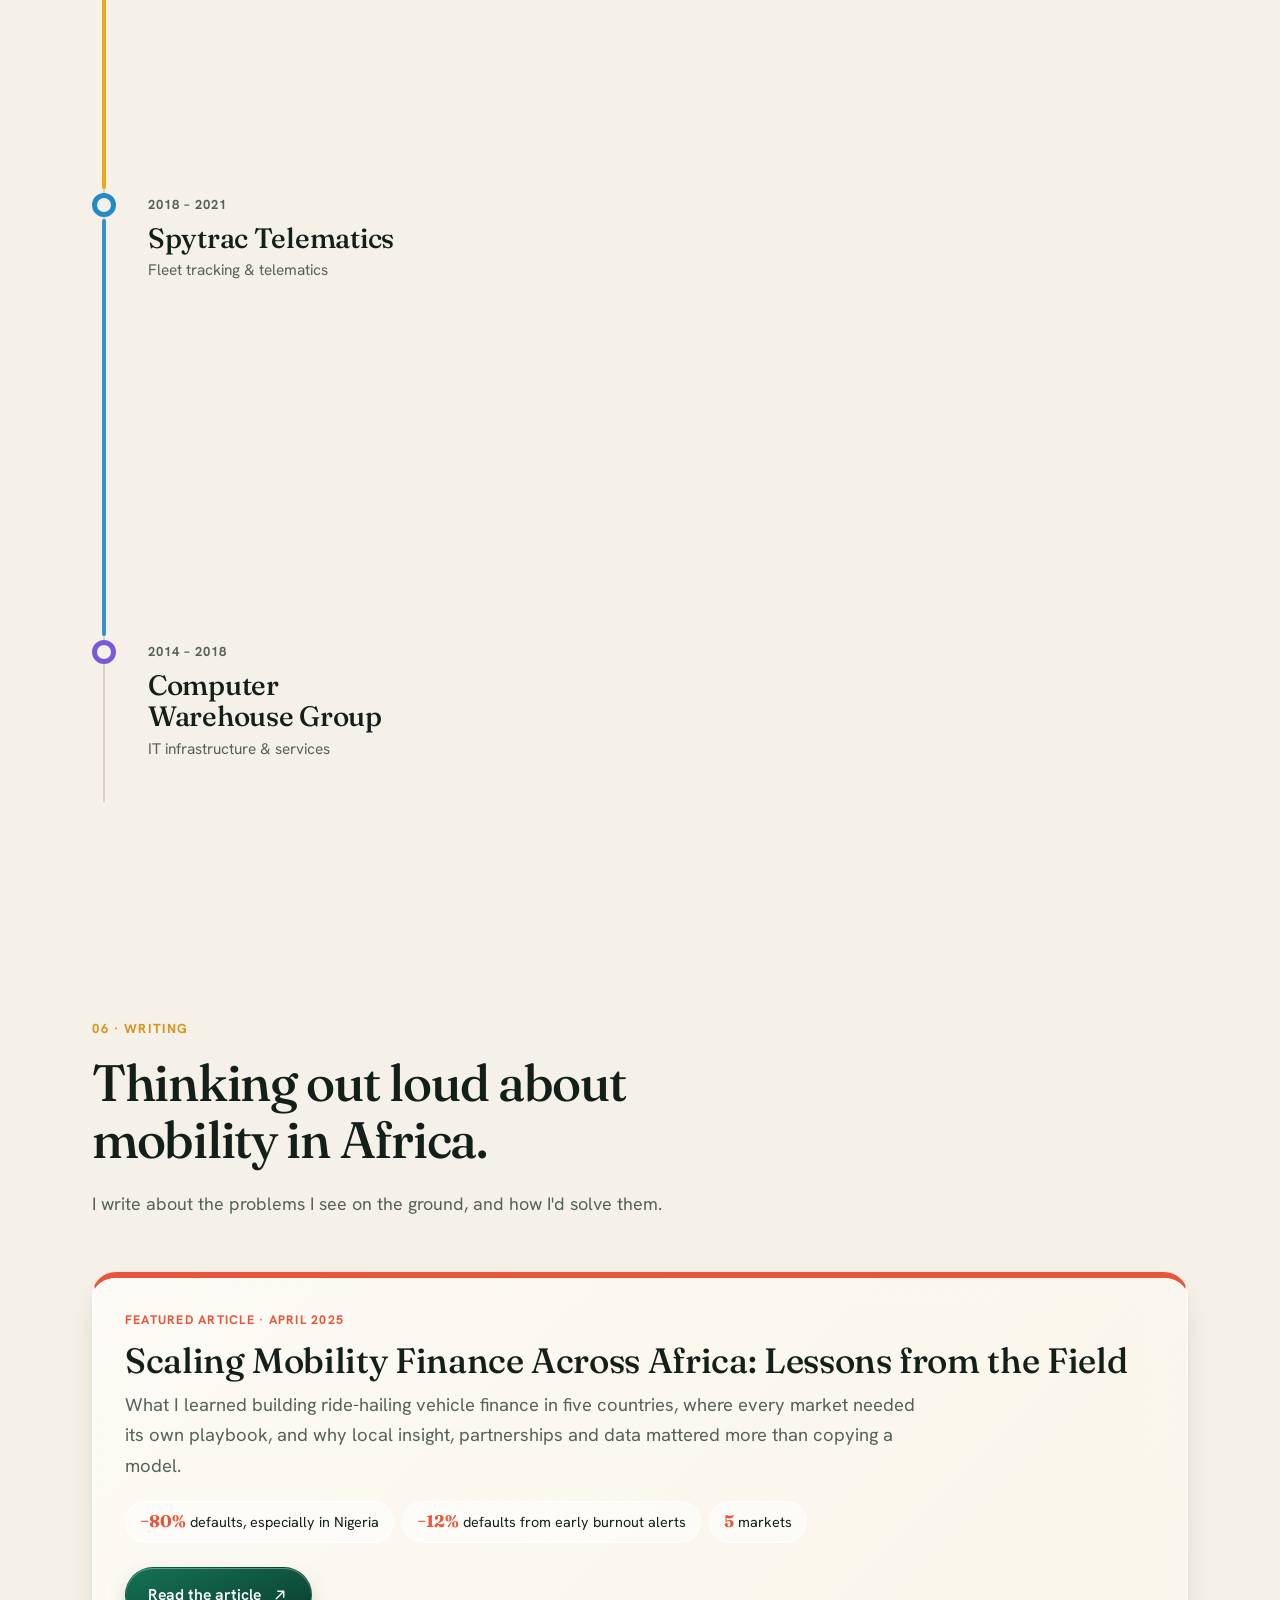
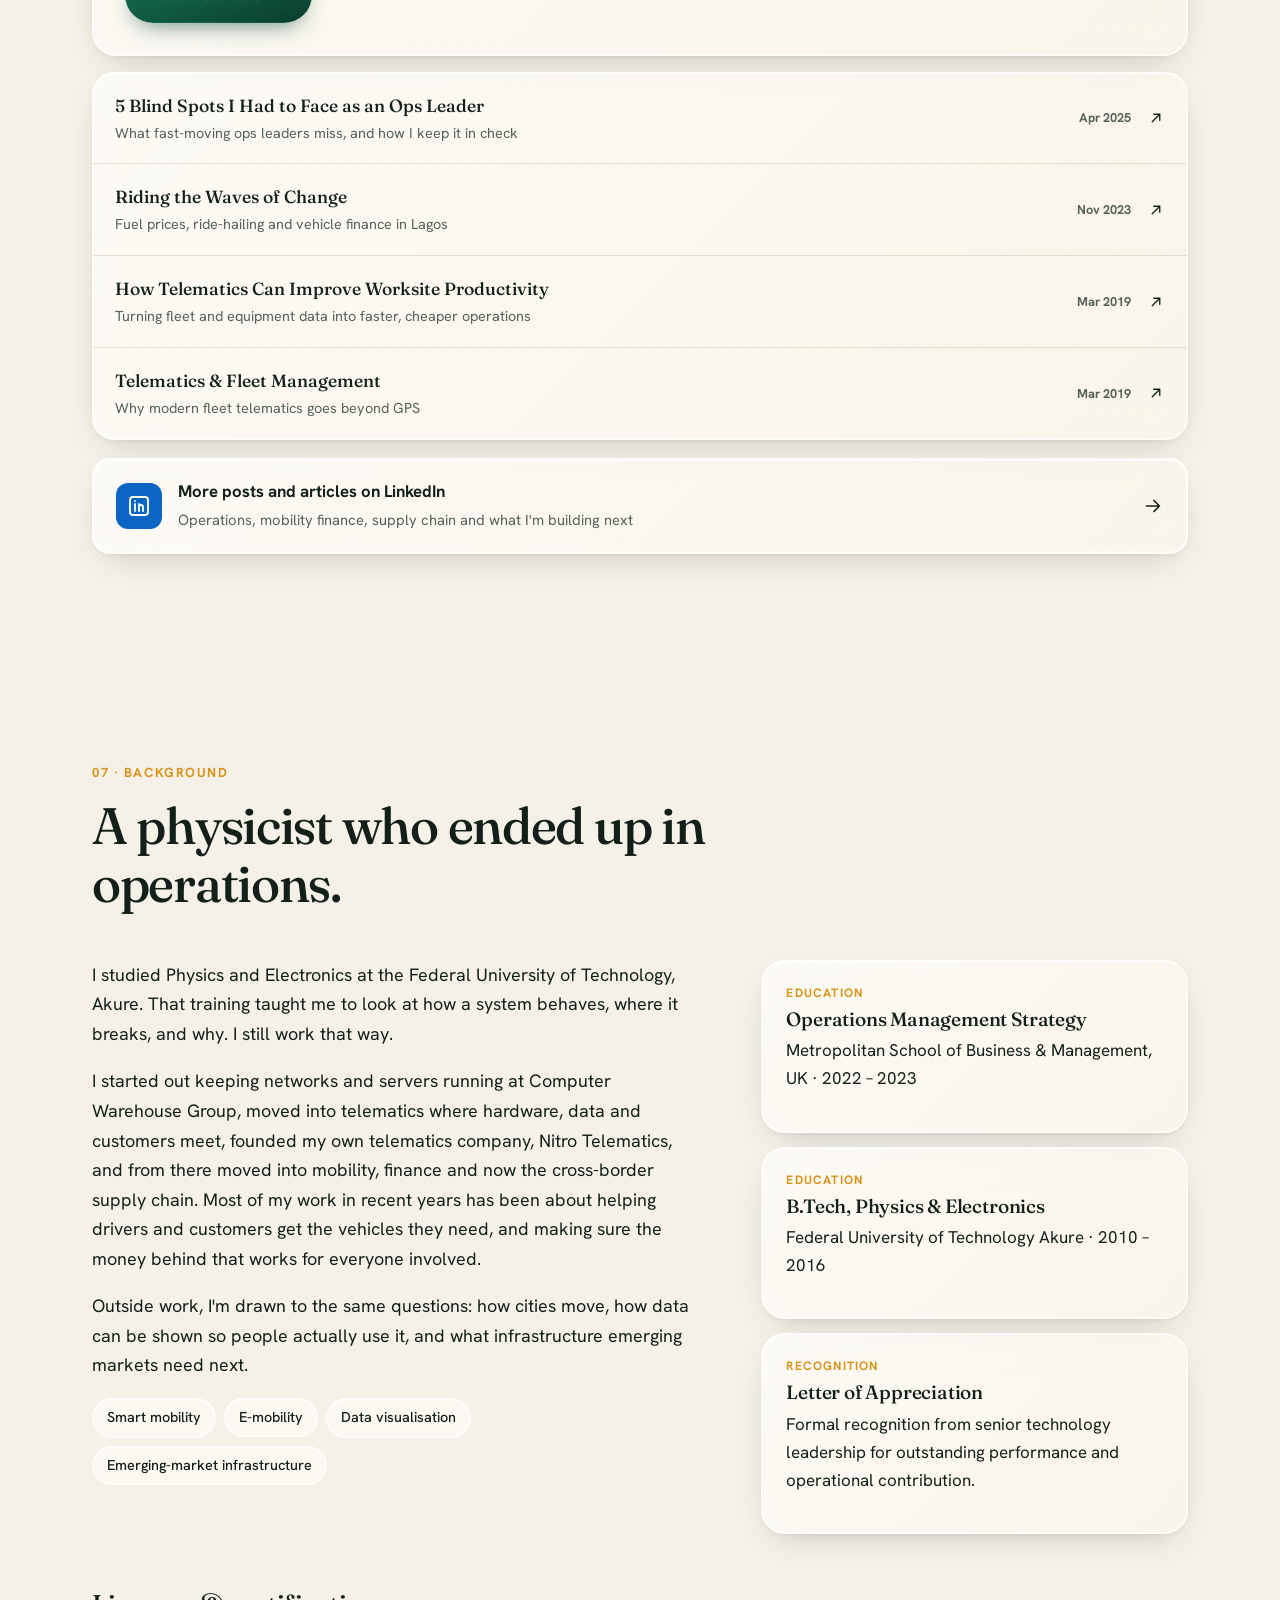
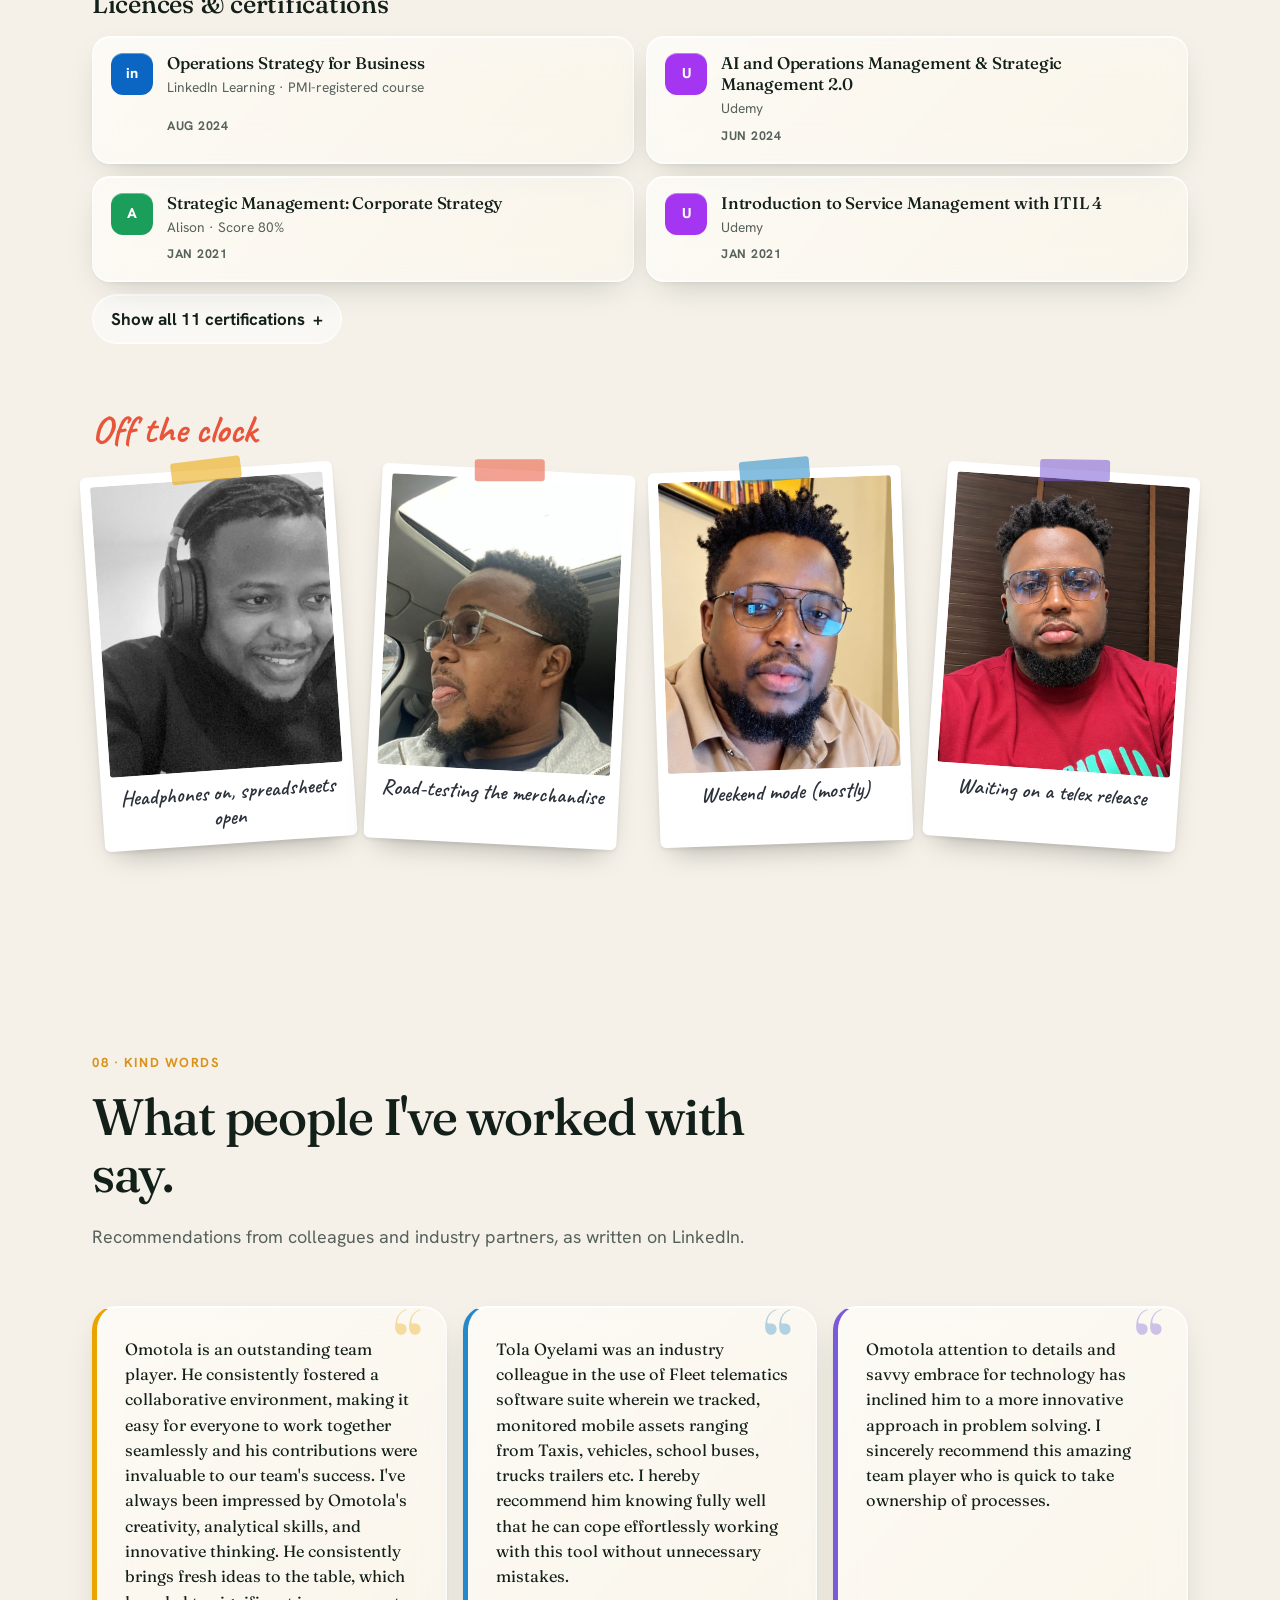
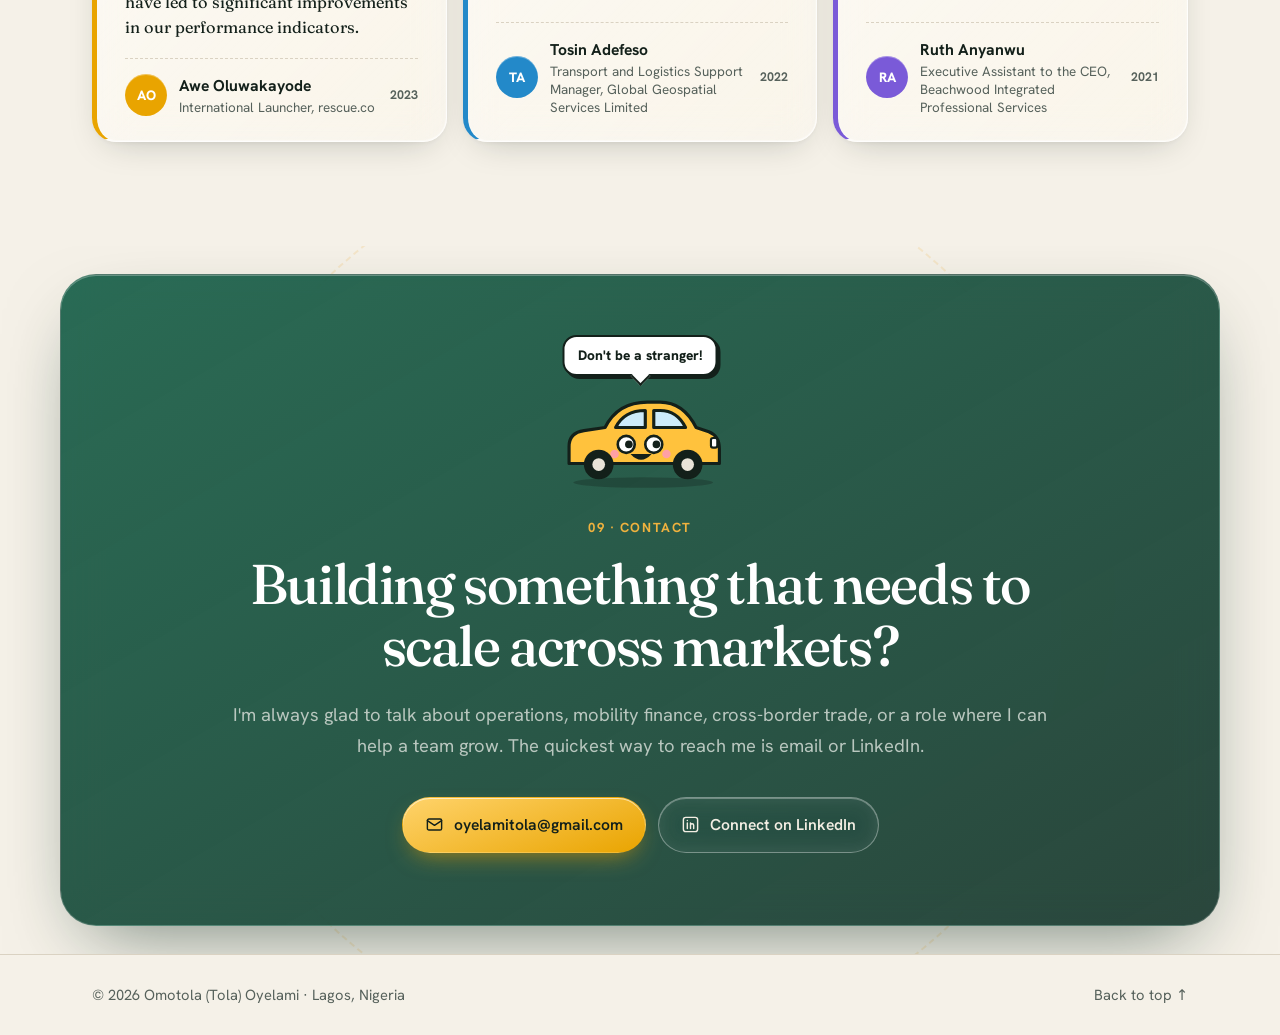
==== commit 5b71a721: "Use LinkedIn headline wording in the header and page title Co-Authored-By: Claude Opus 5.5 <noreply@" ====
--- a/index.html
+++ b/index.html
@@ -3,7 +3,7 @@
 <head>
   <meta charset="utf-8" />
   <meta name="viewport" content="width=device-width, initial-scale=1" />
-  <title>Omotola (Tola) Oyelami | Operations & Mobility Finance Executive</title>
+  <title>Omotola (Tola) Oyelami | Operator · Mobility · Fintech · Marketplace</title>
   <meta name="description" content="Omotola (Tola) Oyelami is reshaping the vehicle import supply chain across six African markets, and has spent 10+ years building operations, partnerships and mobility financing across eight African markets." />
   <meta name="author" content="Omotola Oyelami" />
   <link rel="canonical" href="https://www.tolaoyelami.org/" />
@@ -11,7 +11,7 @@
 
   <!-- Social preview (LinkedIn, WhatsApp, X). If the site moves to a new address, update og:url and og:image. -->
   <meta property="og:type" content="profile" />
-  <meta property="og:title" content="Omotola (Tola) Oyelami | Operations & Mobility Finance Executive" />
+  <meta property="og:title" content="Omotola (Tola) Oyelami | Operator · Mobility · Fintech · Marketplace" />
   <meta property="og:description" content="Senior Lead, Import Operations, reshaping the vehicle supply chain into Africa. Founder of Nitro Telematics. 10+ years across eight African markets." />
   <meta property="og:url" content="https://www.tolaoyelami.org/" />
   <meta property="og:image" content="https://www.tolaoyelami.org/assets/og-image.png" />
@@ -89,7 +89,7 @@
 
       <div class="wrap hero__grid">
         <div class="hero__copy">
-          <p class="eyebrow reveal"><span class="eyebrow__dot"></span>Senior Lead, Import Operations · Supply Chain</p>
+          <p class="eyebrow reveal"><span class="eyebrow__dot"></span>Operator · Mobility · Fintech · Marketplace</p>
           <h1 class="hero__title reveal">Omotola<br /><span class="hero__title-accent">Oyelami</span></h1>
           <p class="nickname reveal" aria-label="Most people call me Tola">…but most people call me <b>Tola</b> <span class="wave-hand" aria-hidden="true">👋</span></p>
           <p class="hero__lead reveal">
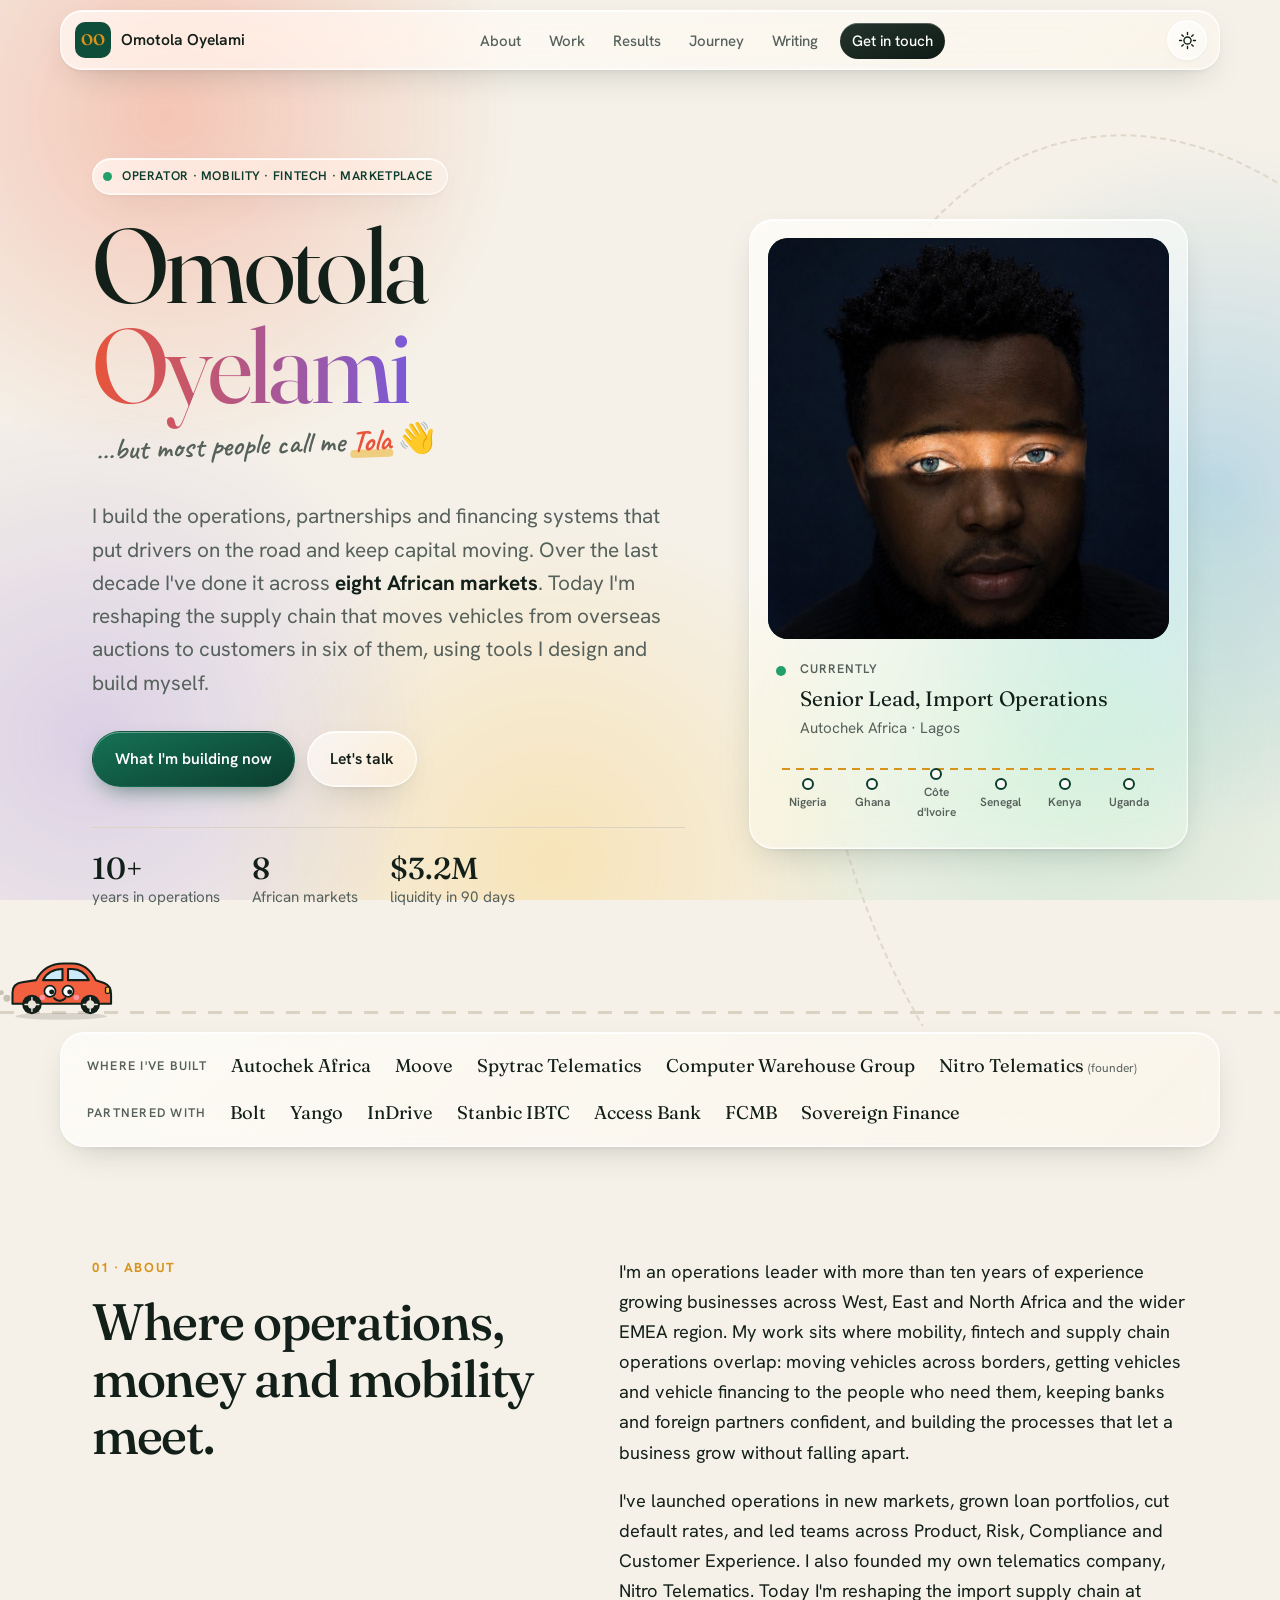
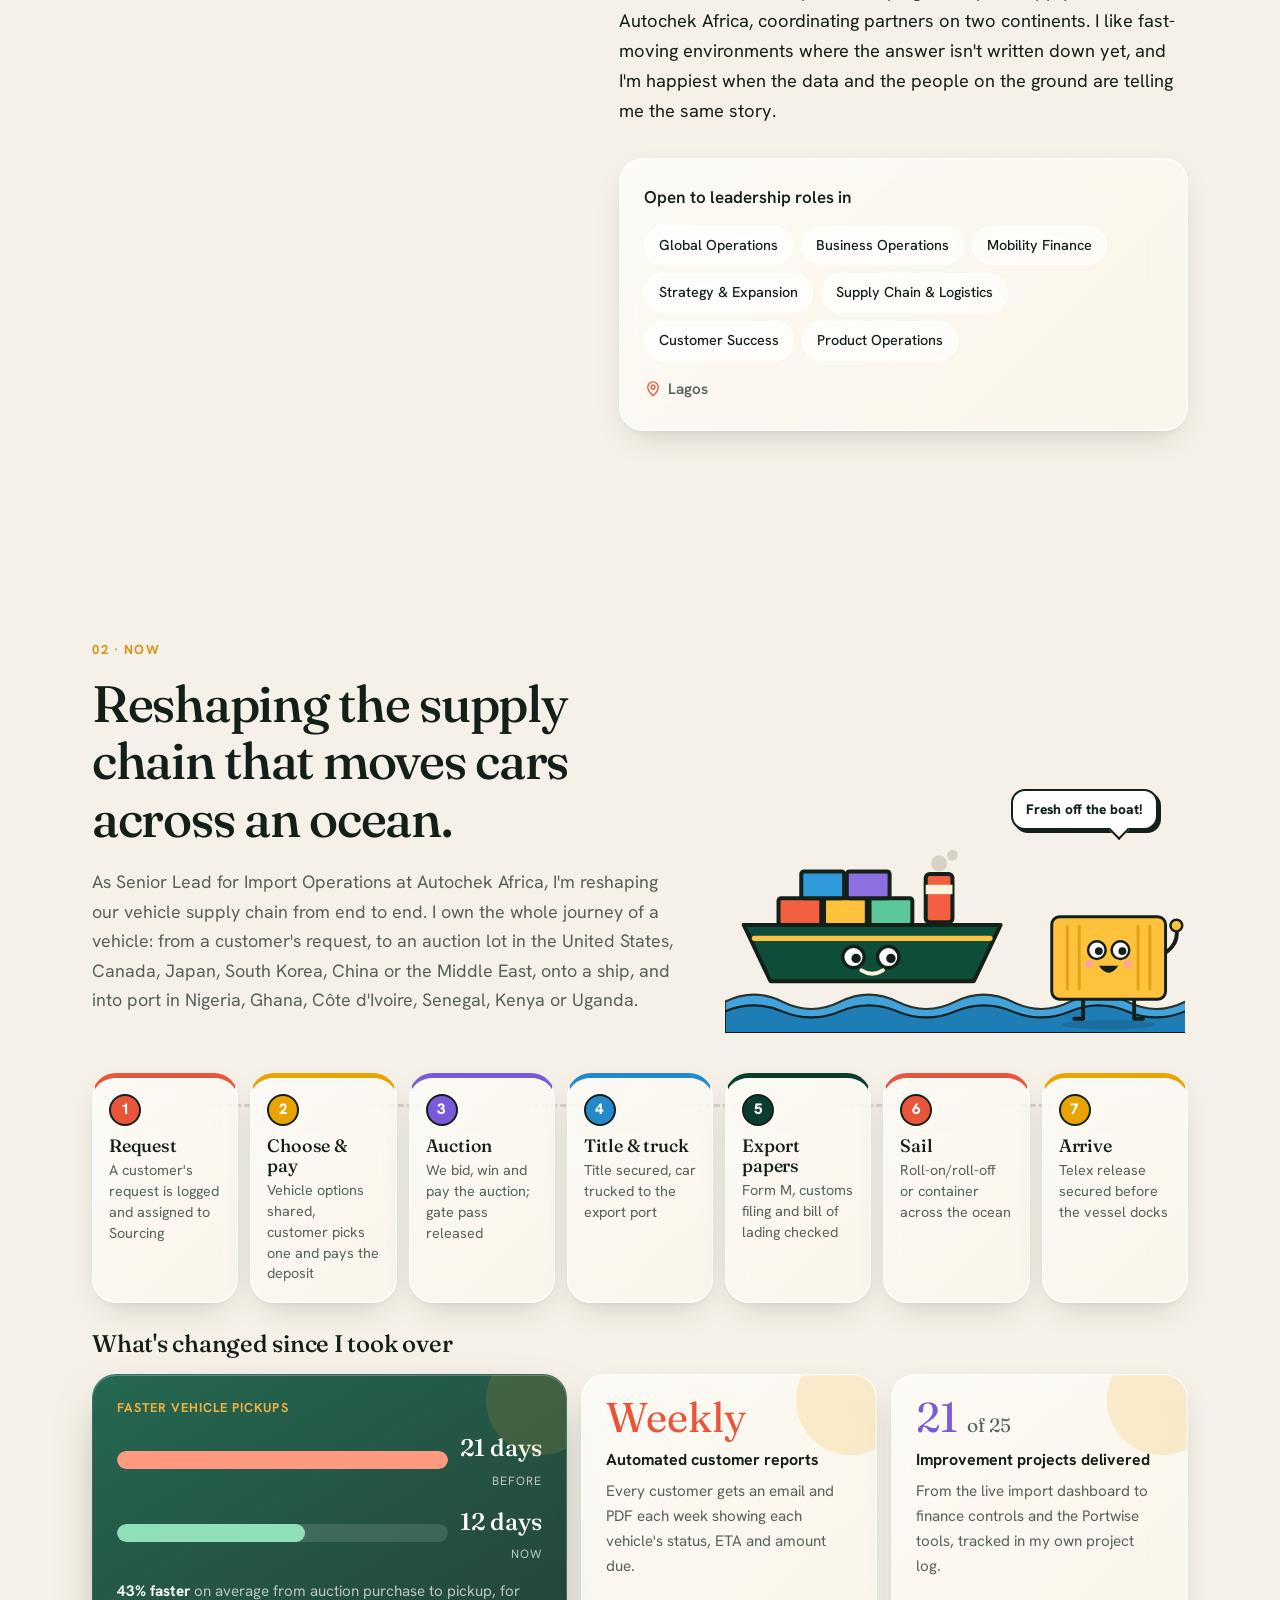
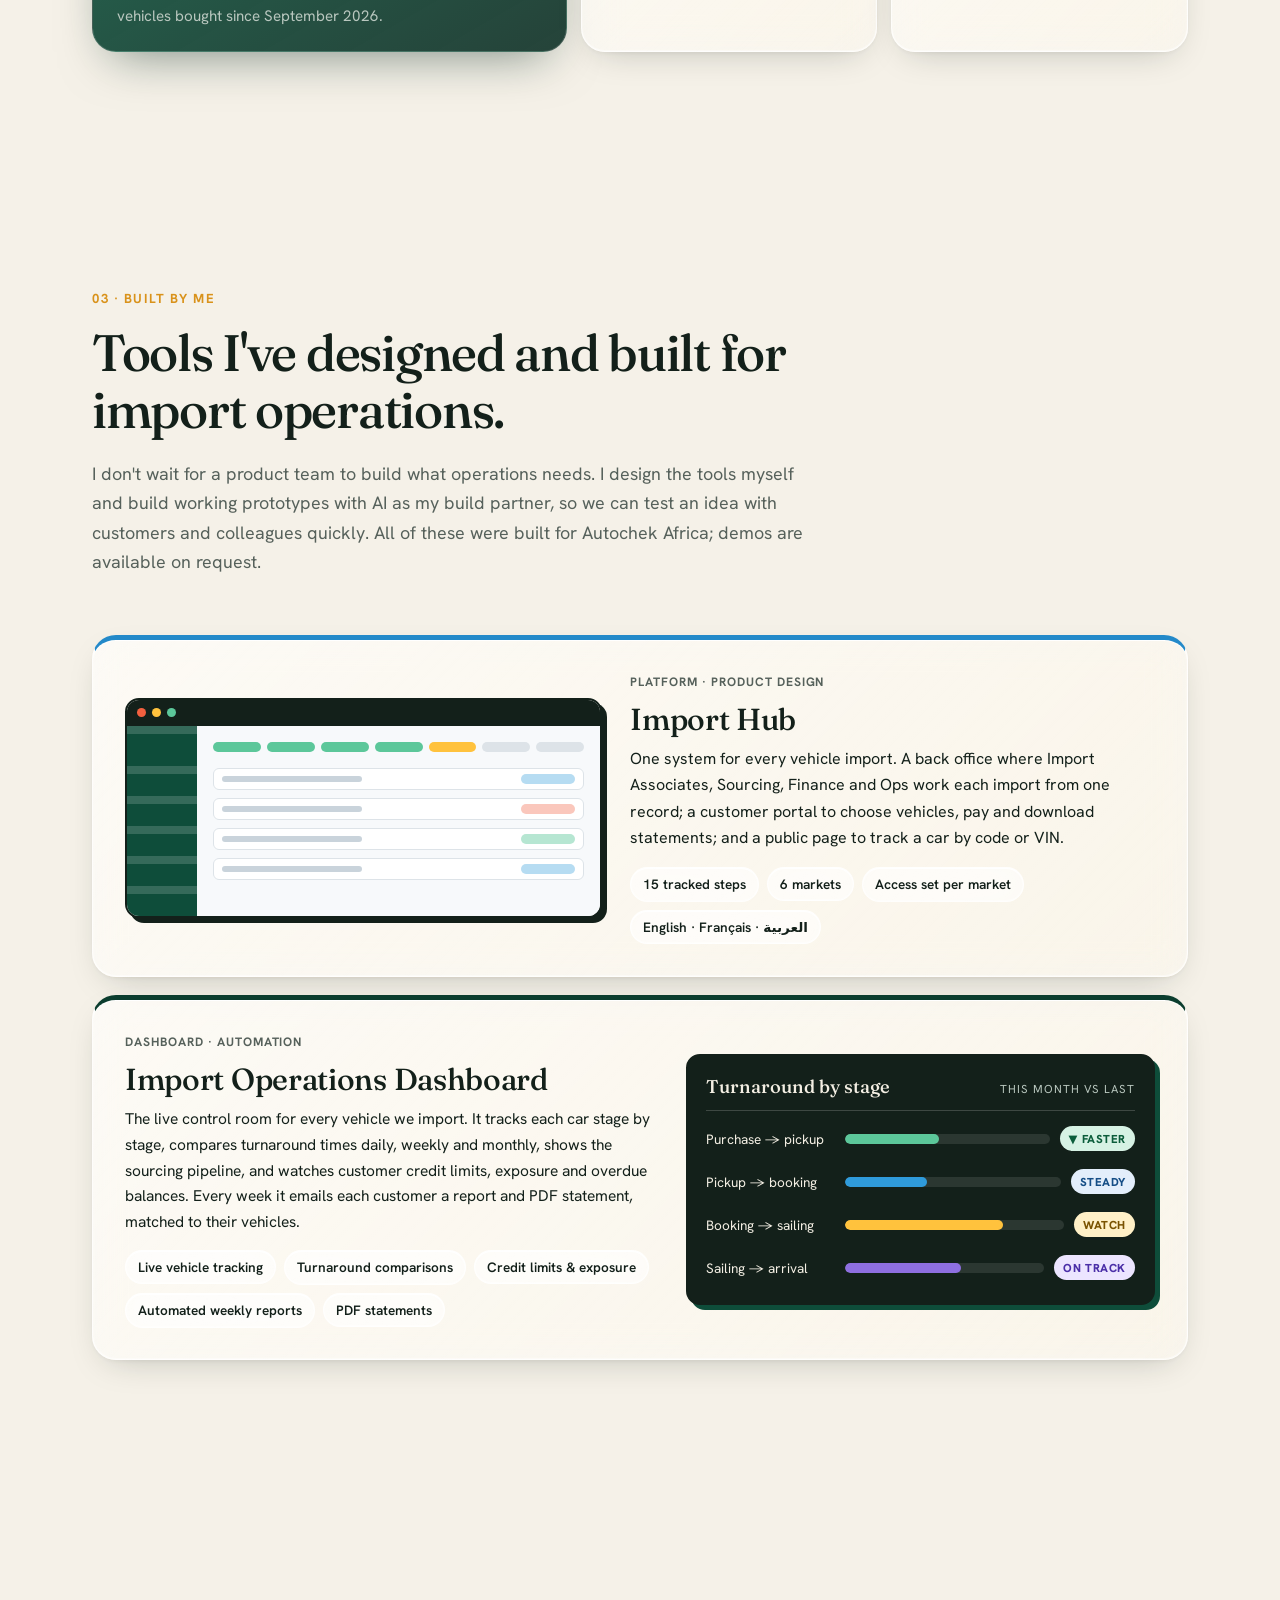
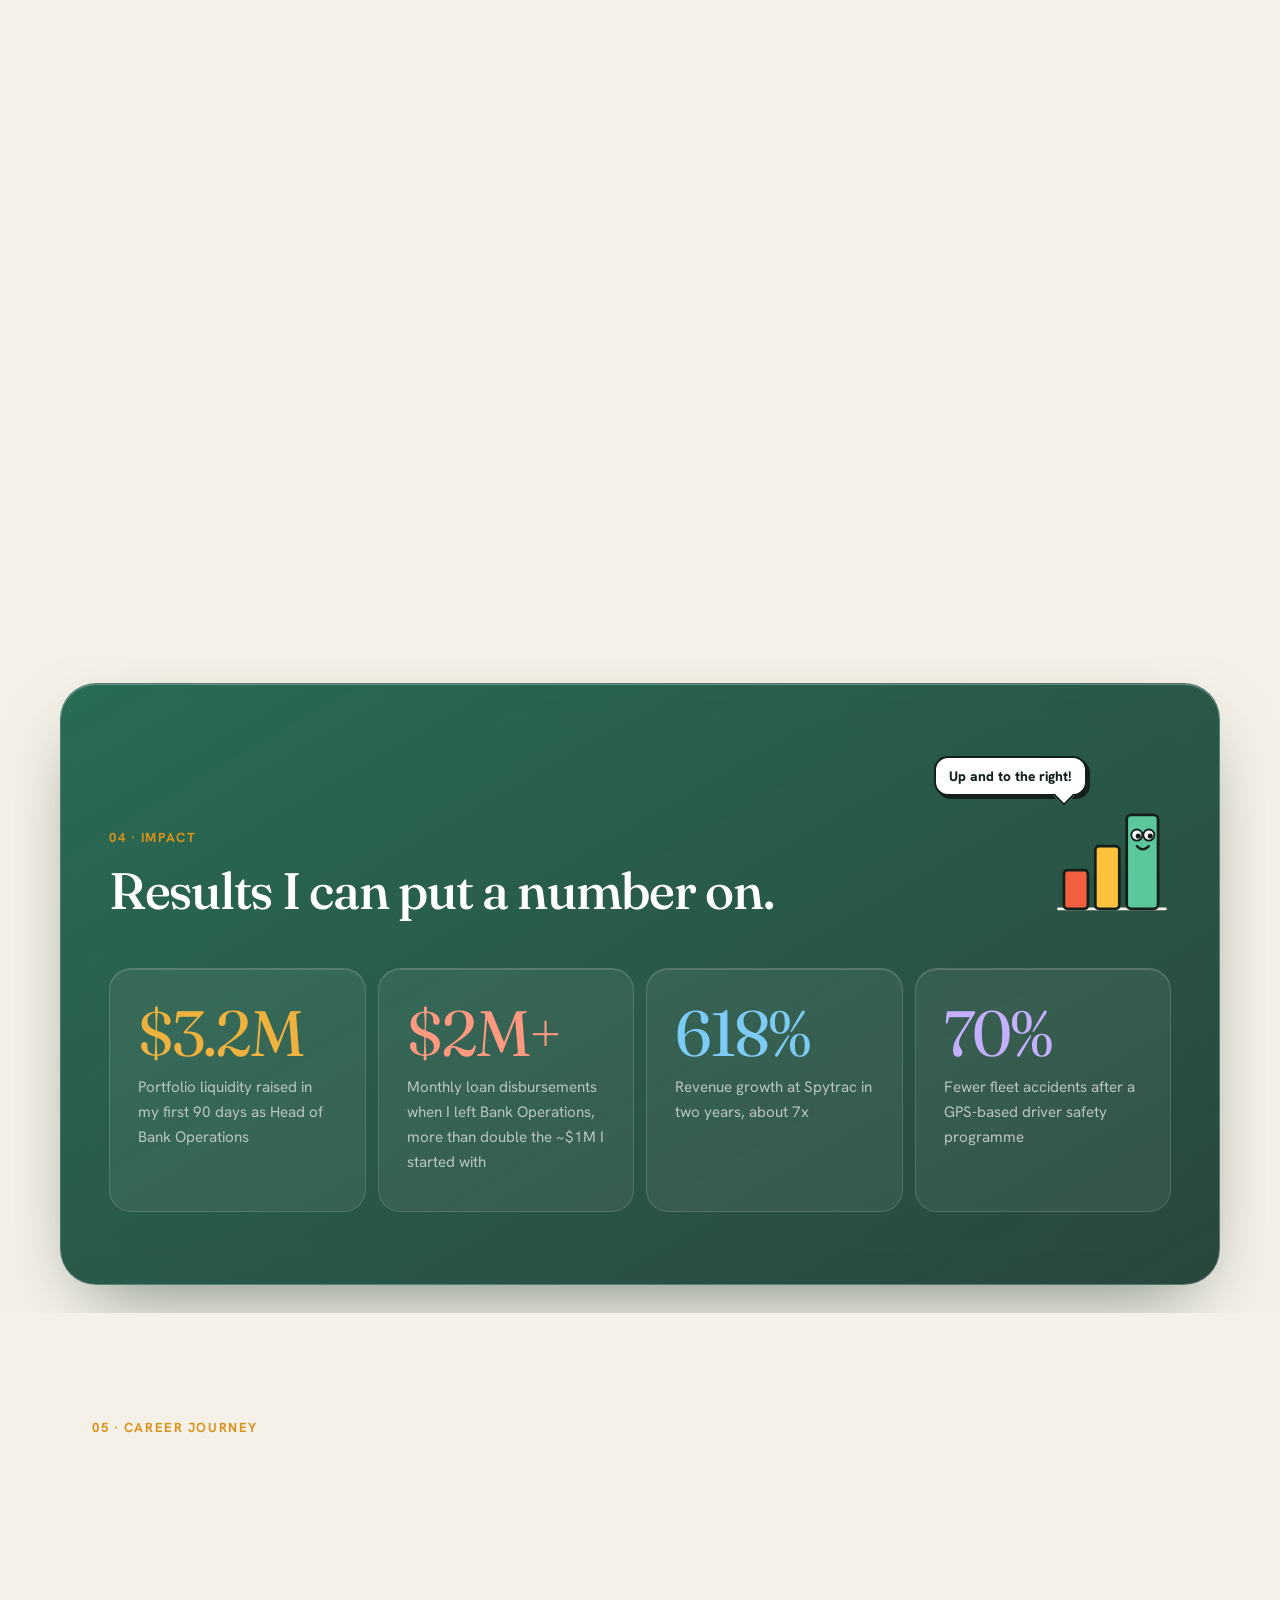
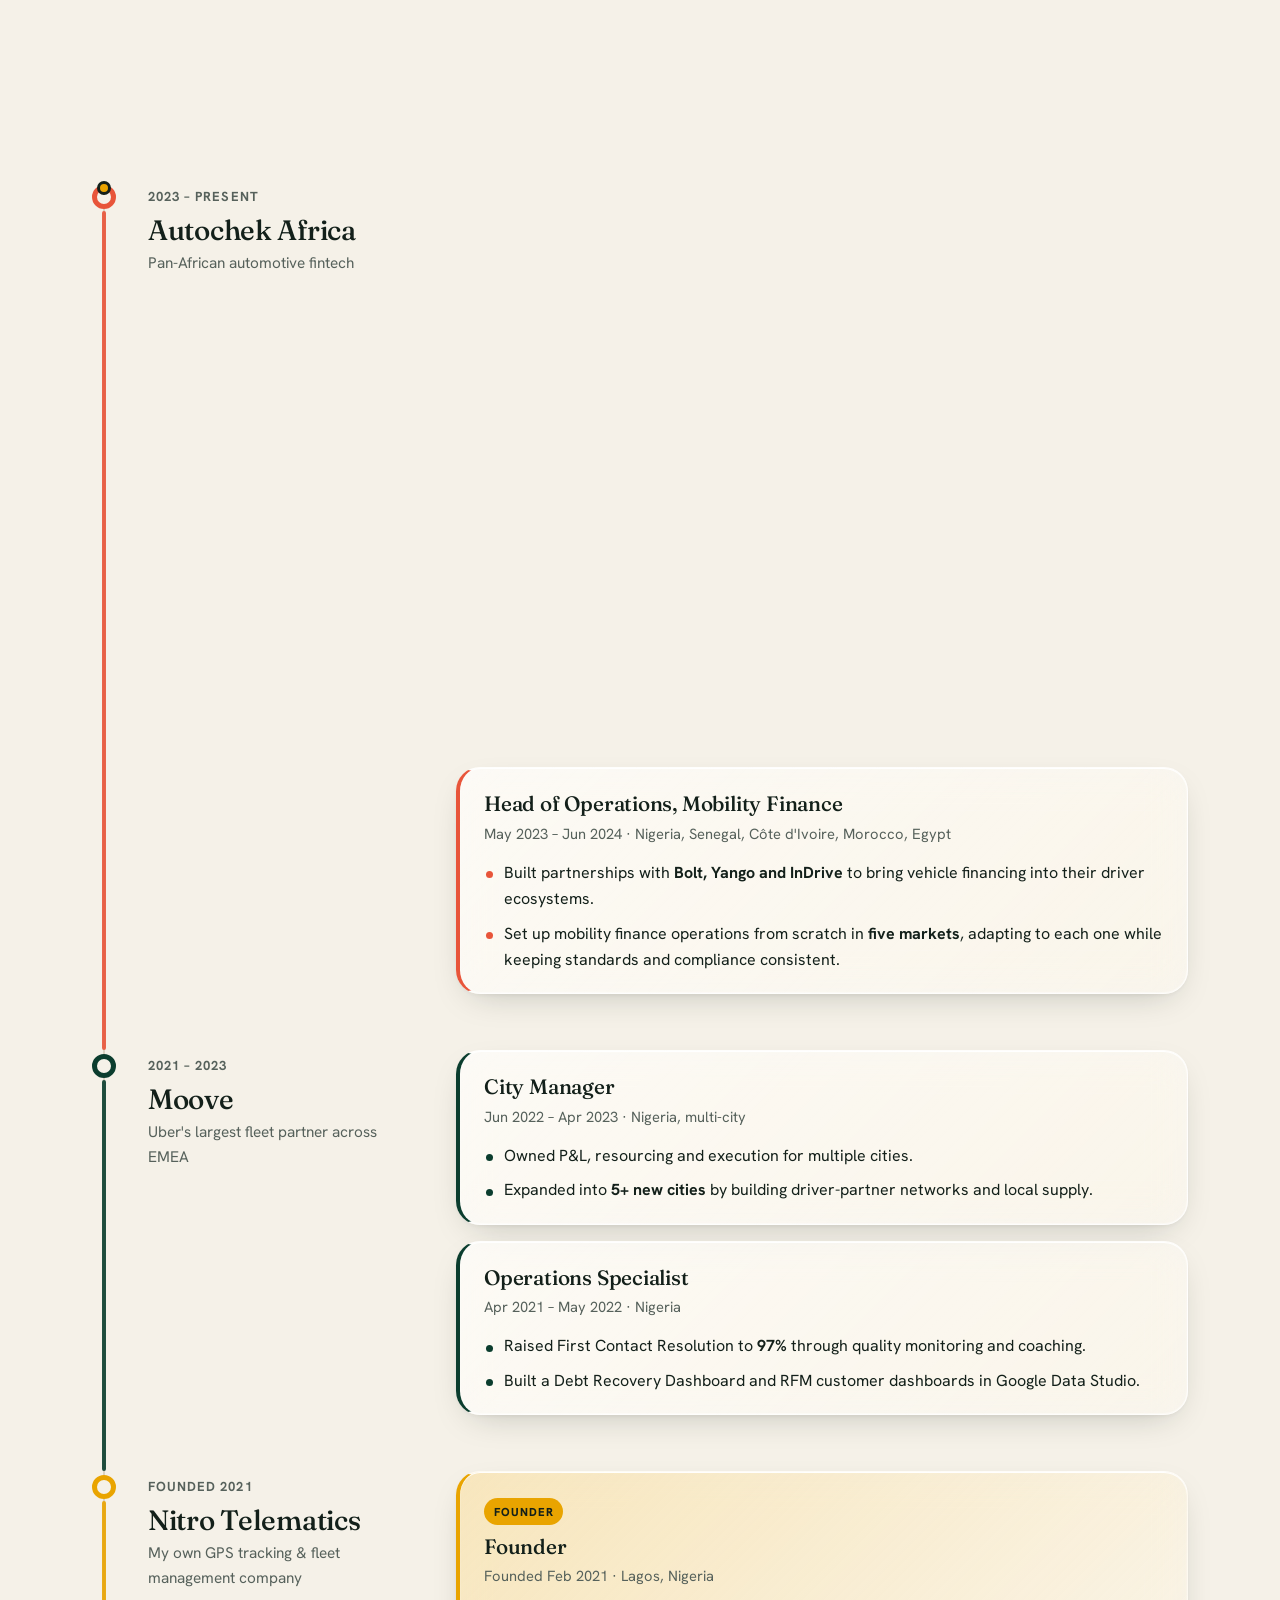
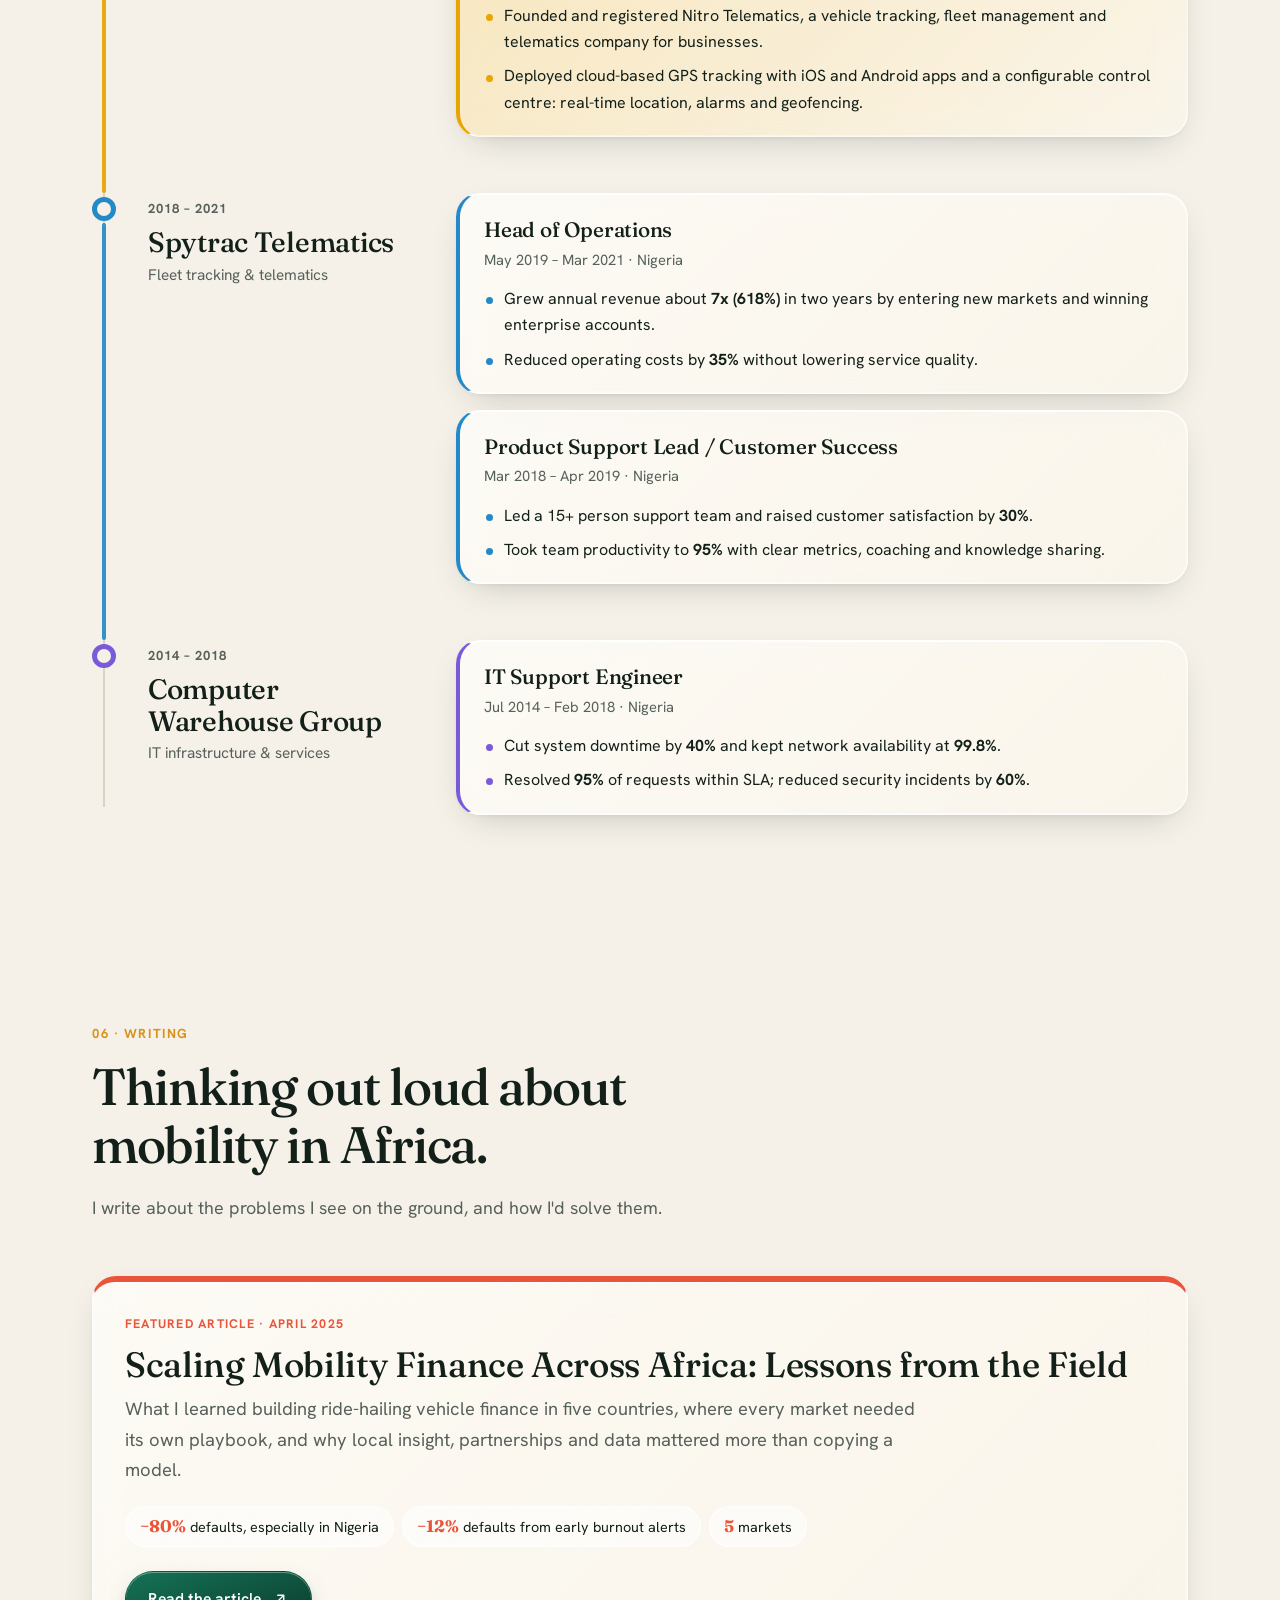
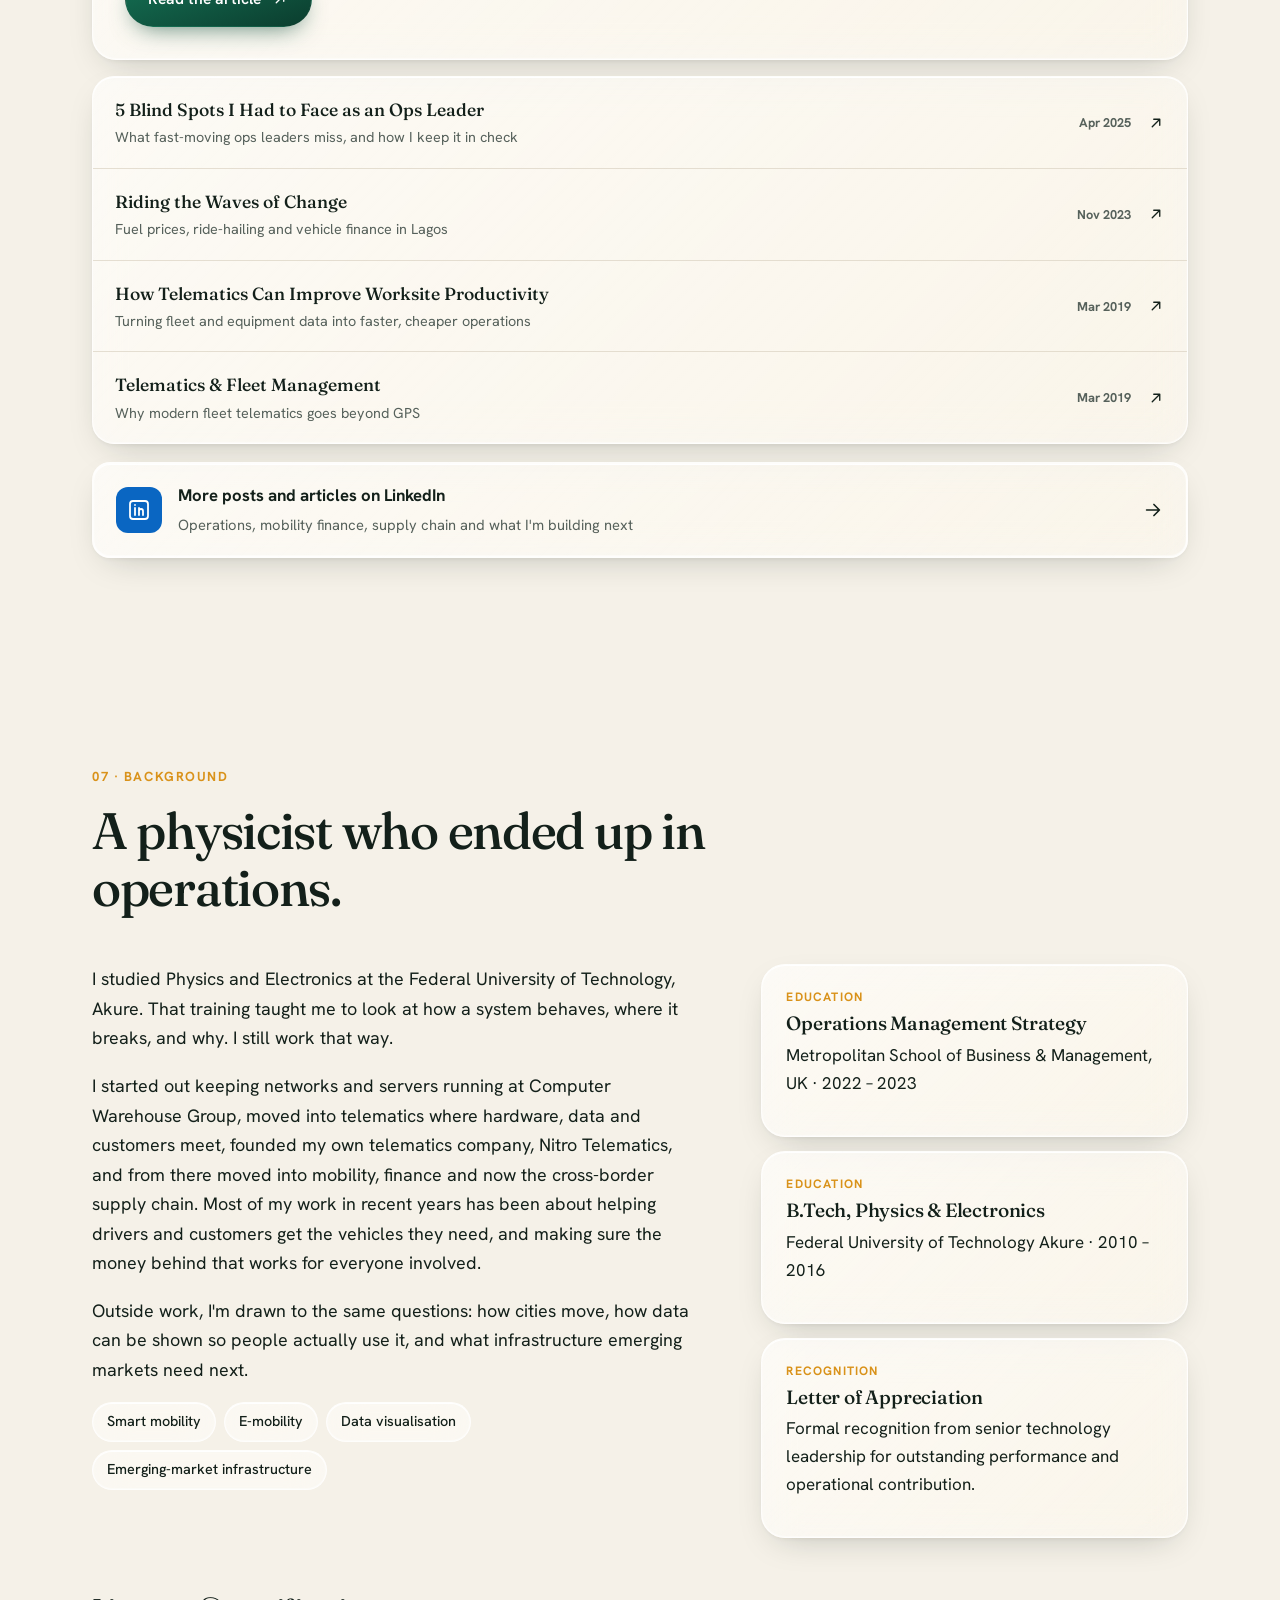
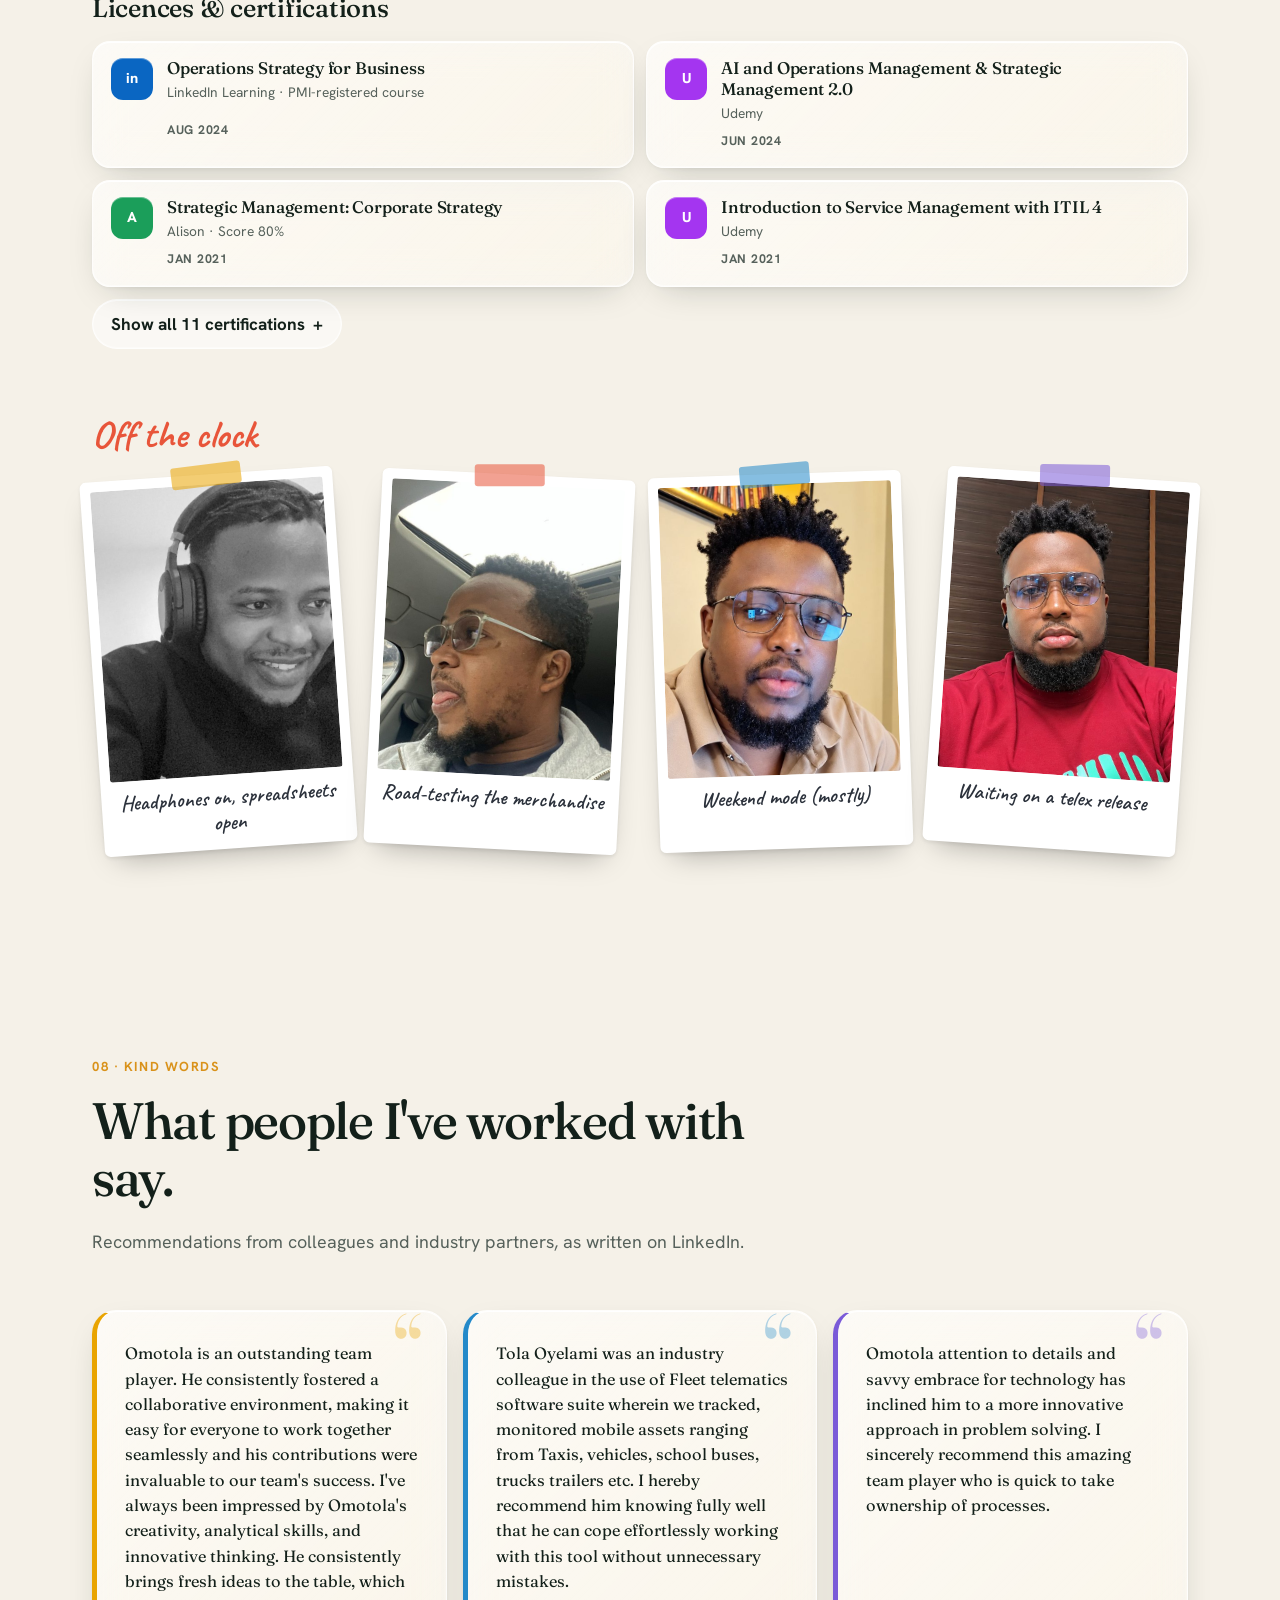
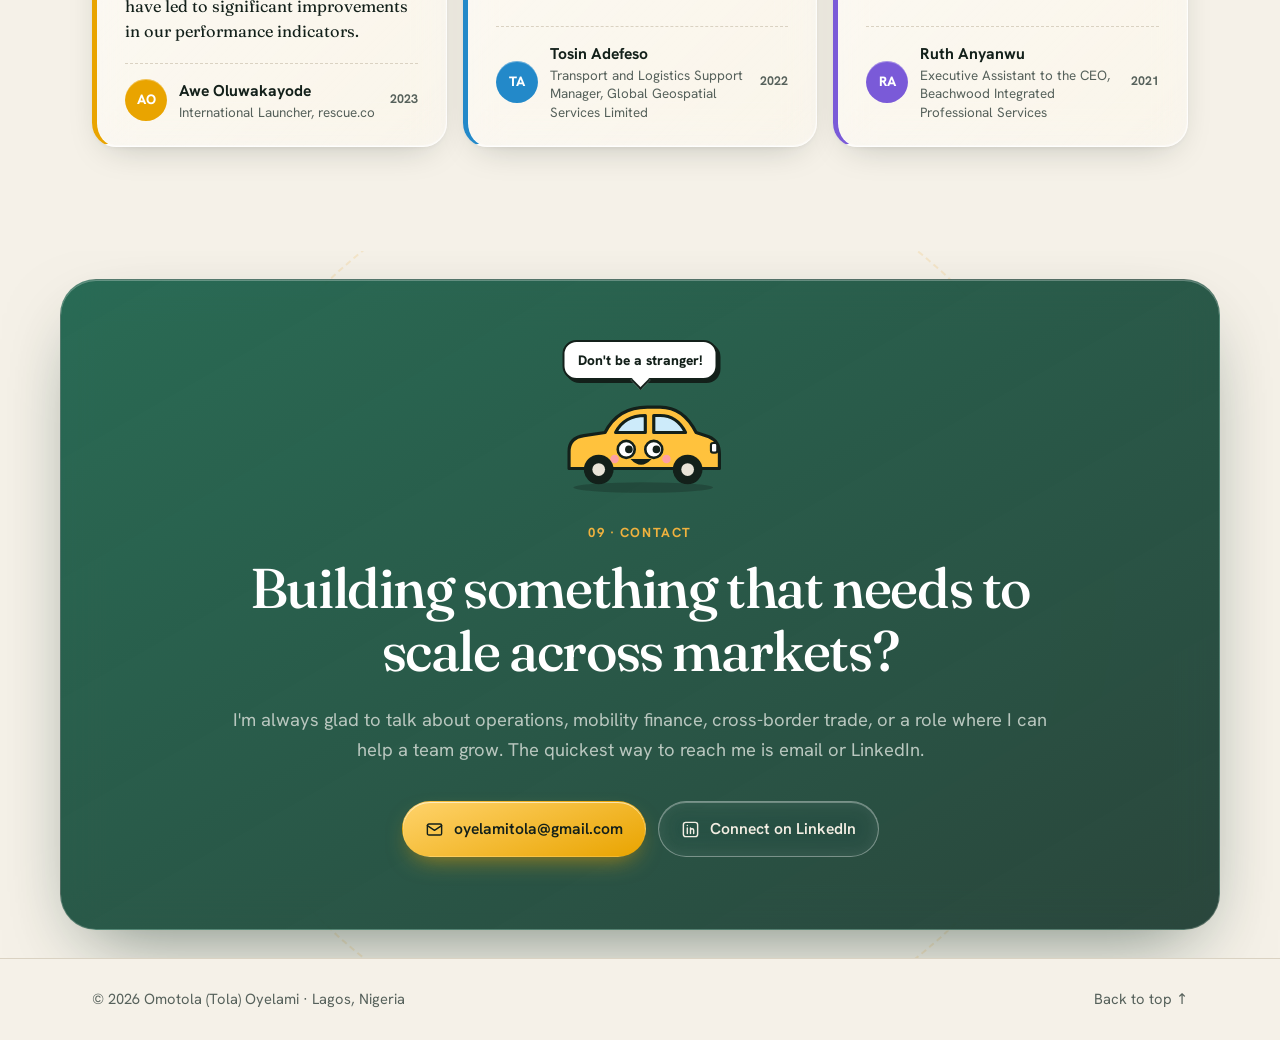
==== commit 9587a382: "Show location as a pin icon with Lagos Co-Authored-By: Claude Opus 5.5 <noreply@anthropic.com> Claud" ====
--- a/index.html
+++ b/index.html
@@ -204,7 +204,7 @@
               <li>Customer Success</li>
               <li>Product Operations</li>
             </ul>
-            <p class="seeking__note">Based in Lagos · Open to international relocation</p>
+            <p class="seeking__note seeking__loc"><svg viewBox="0 0 24 24" aria-hidden="true"><path d="M12 21s-7-6.2-7-11.5a7 7 0 0 1 14 0C19 14.8 12 21 12 21z"/><circle cx="12" cy="9.5" r="2.5"/></svg>Lagos</p>
           </div>
         </div>
       </div>
--- a/styles.css
+++ b/styles.css
@@ -1100,3 +1100,5 @@
 .news-mock { transform: rotate(1deg); }
 .section { padding: 76px 0; }
 @media (min-width: 960px) { .section { padding: 104px 0; } }
+.seeking__loc { display: inline-flex; align-items: center; gap: 6px; font-weight: 600; }
+.seeking__loc svg { width: 18px; height: 18px; color: var(--coral); }
